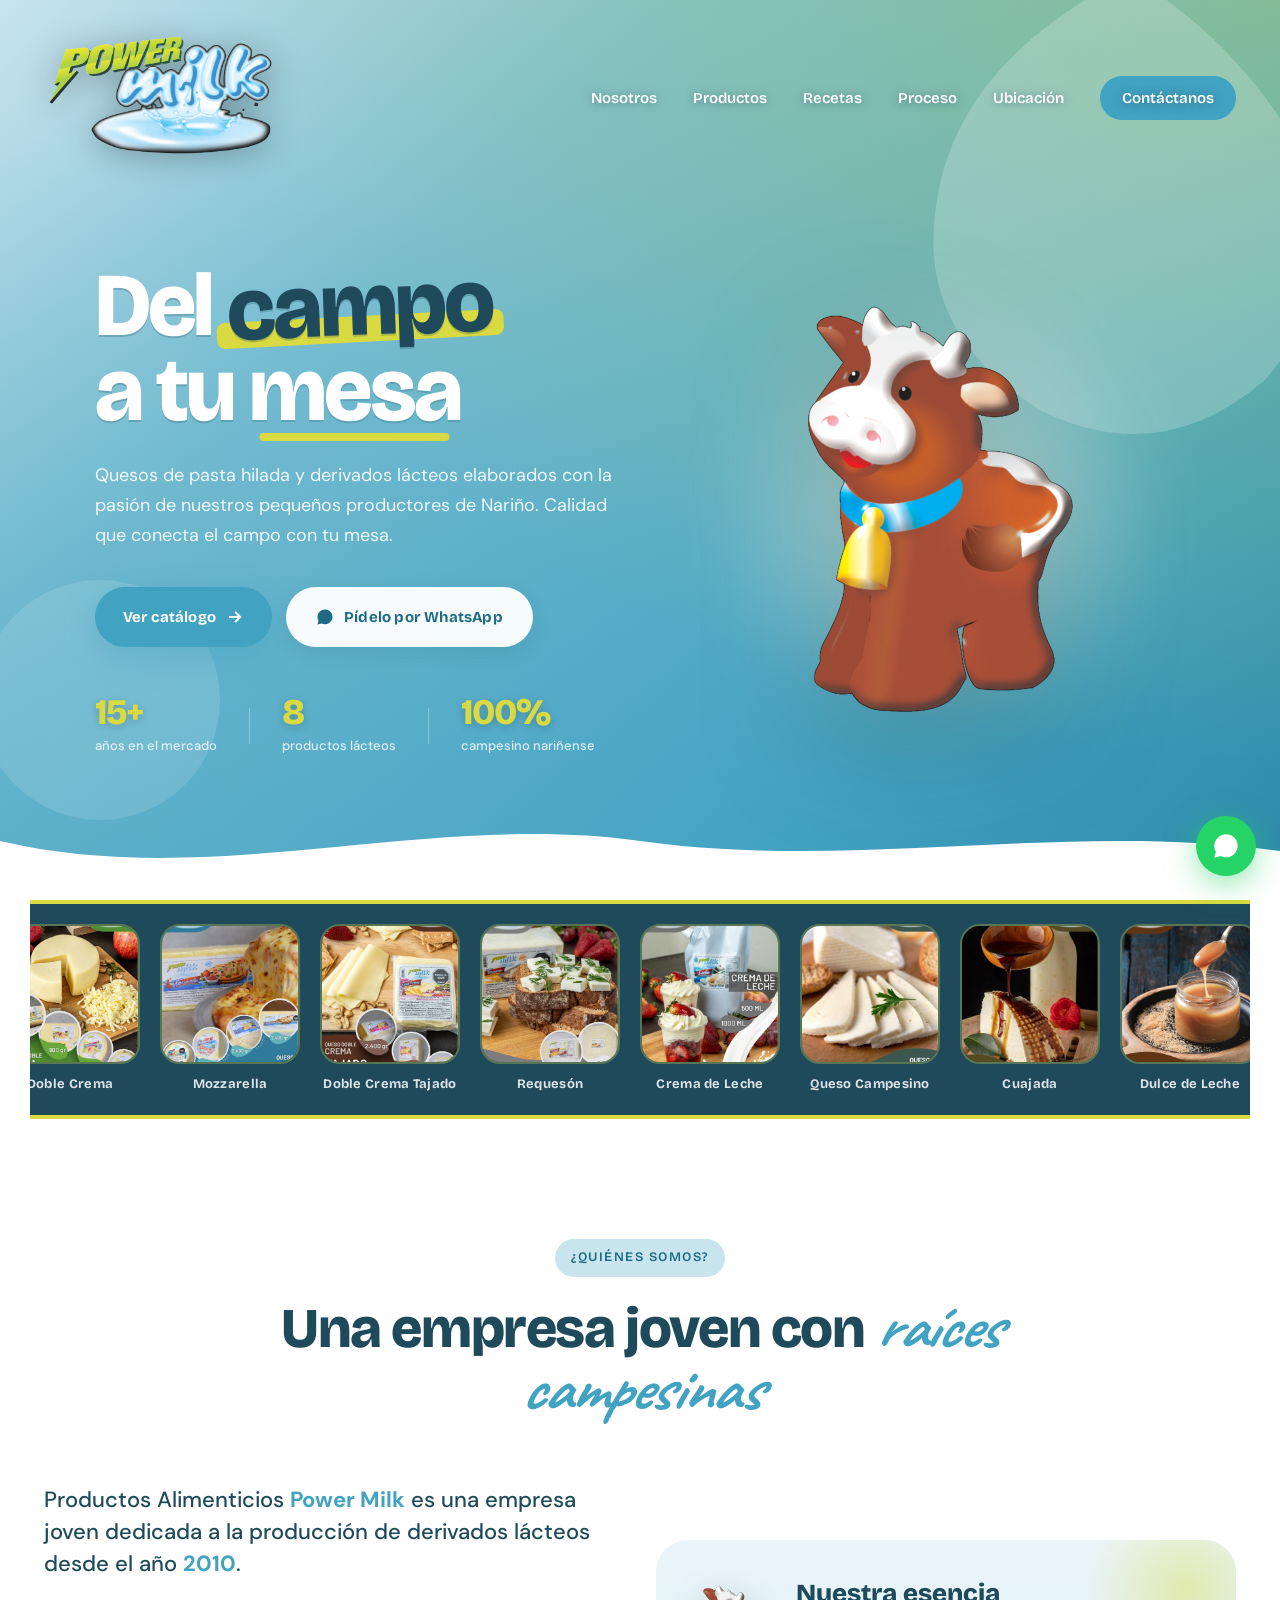
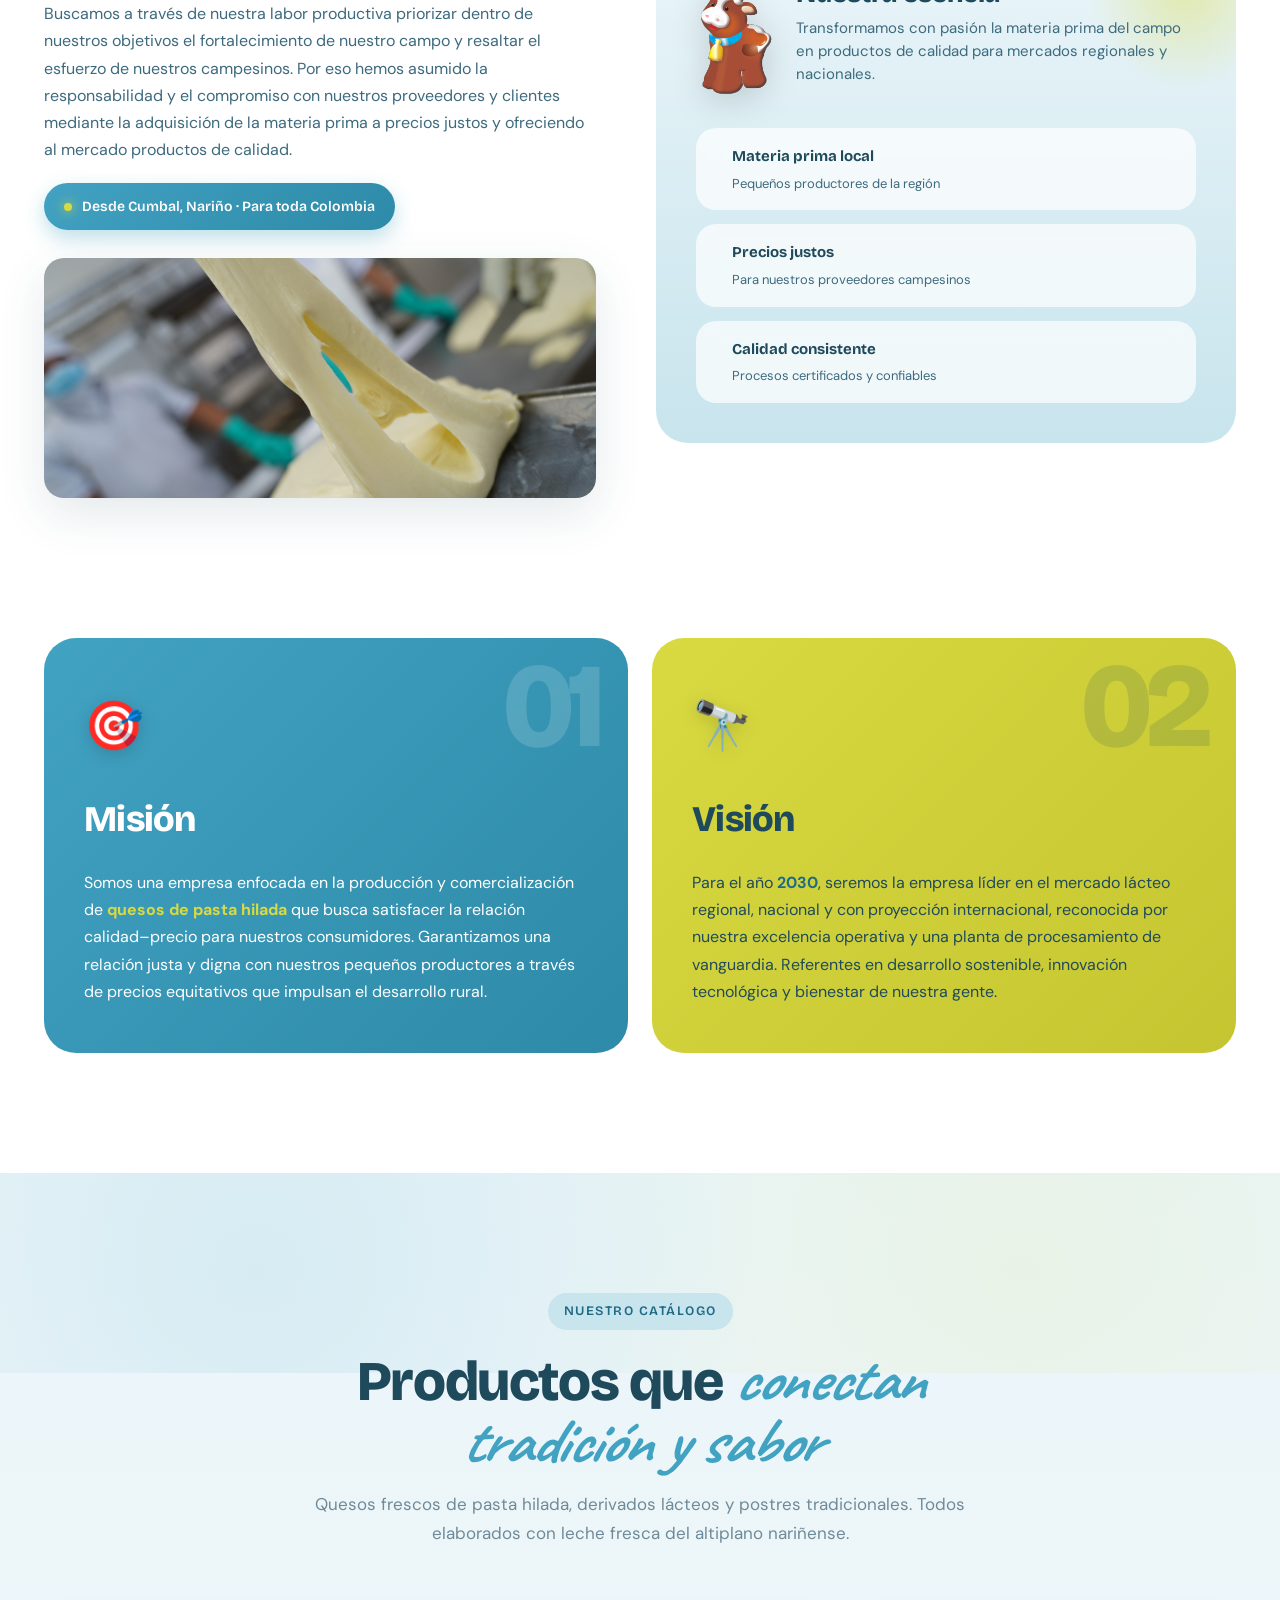
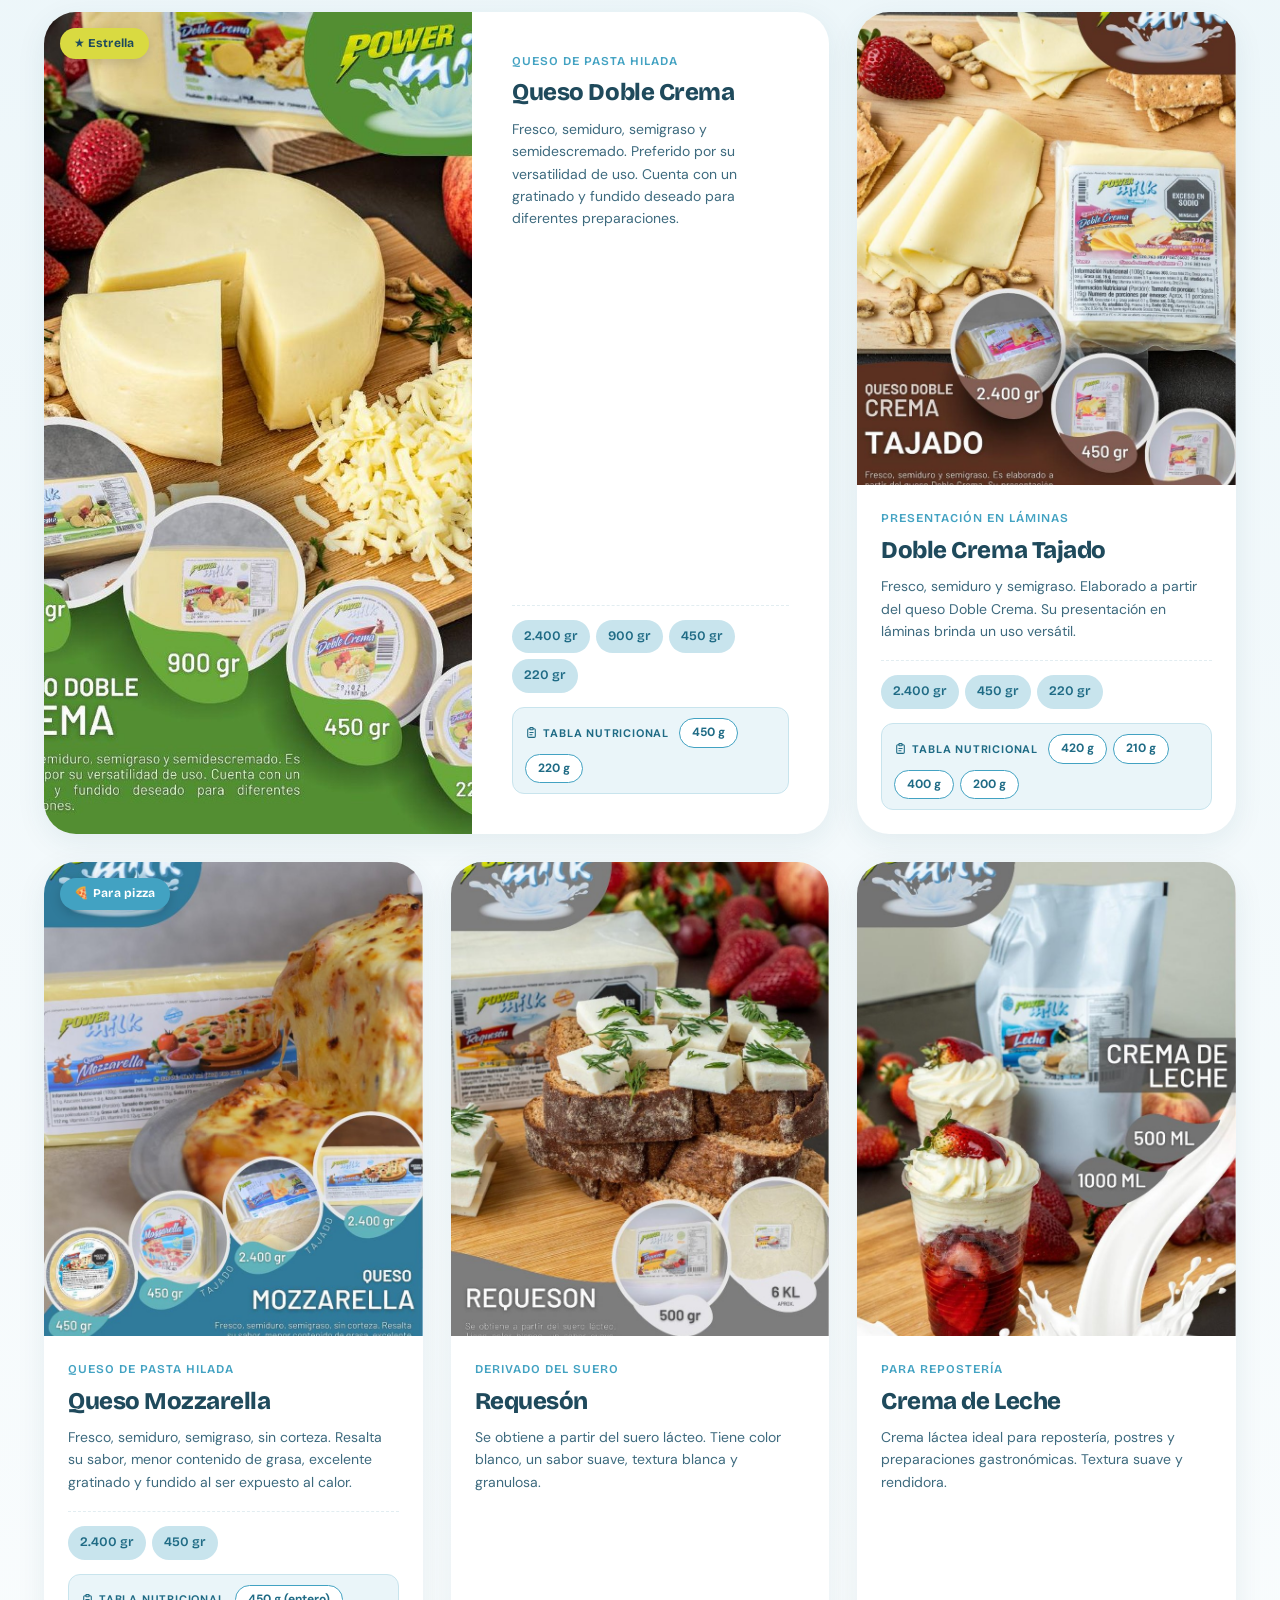
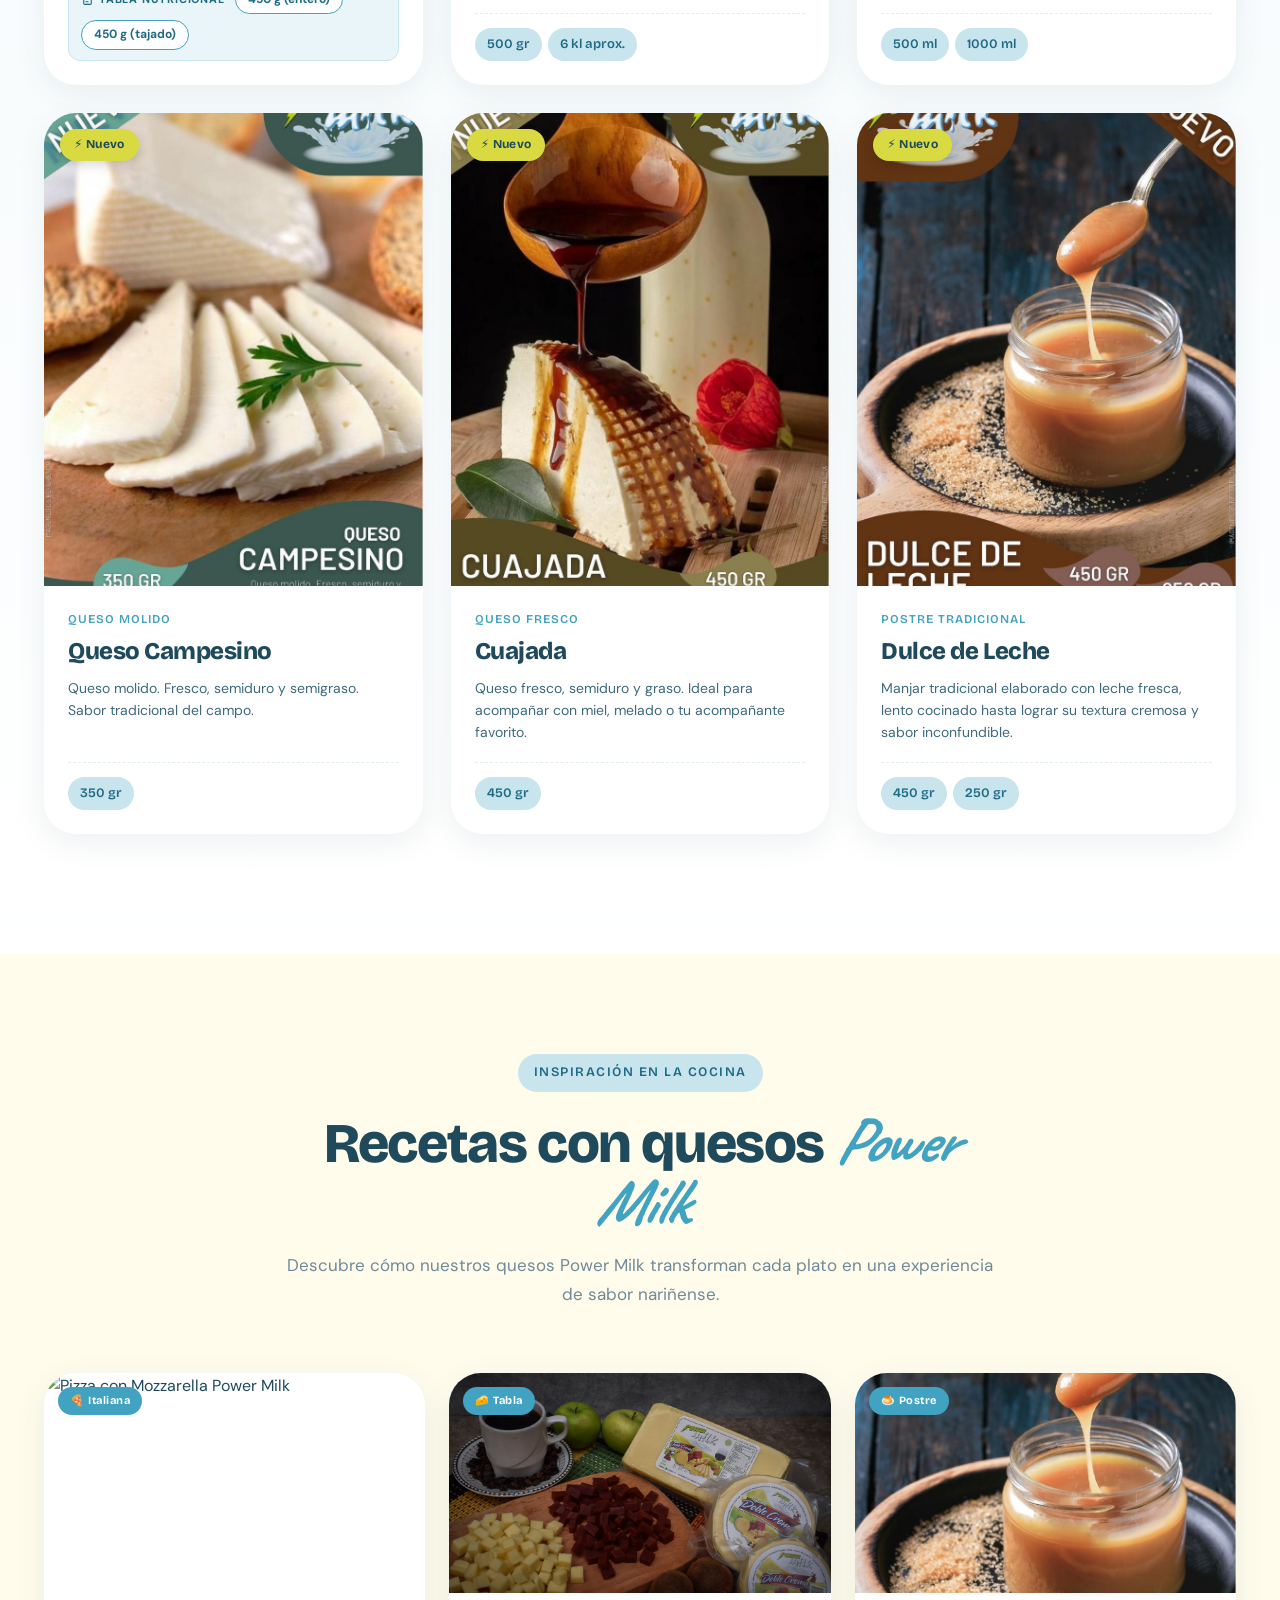
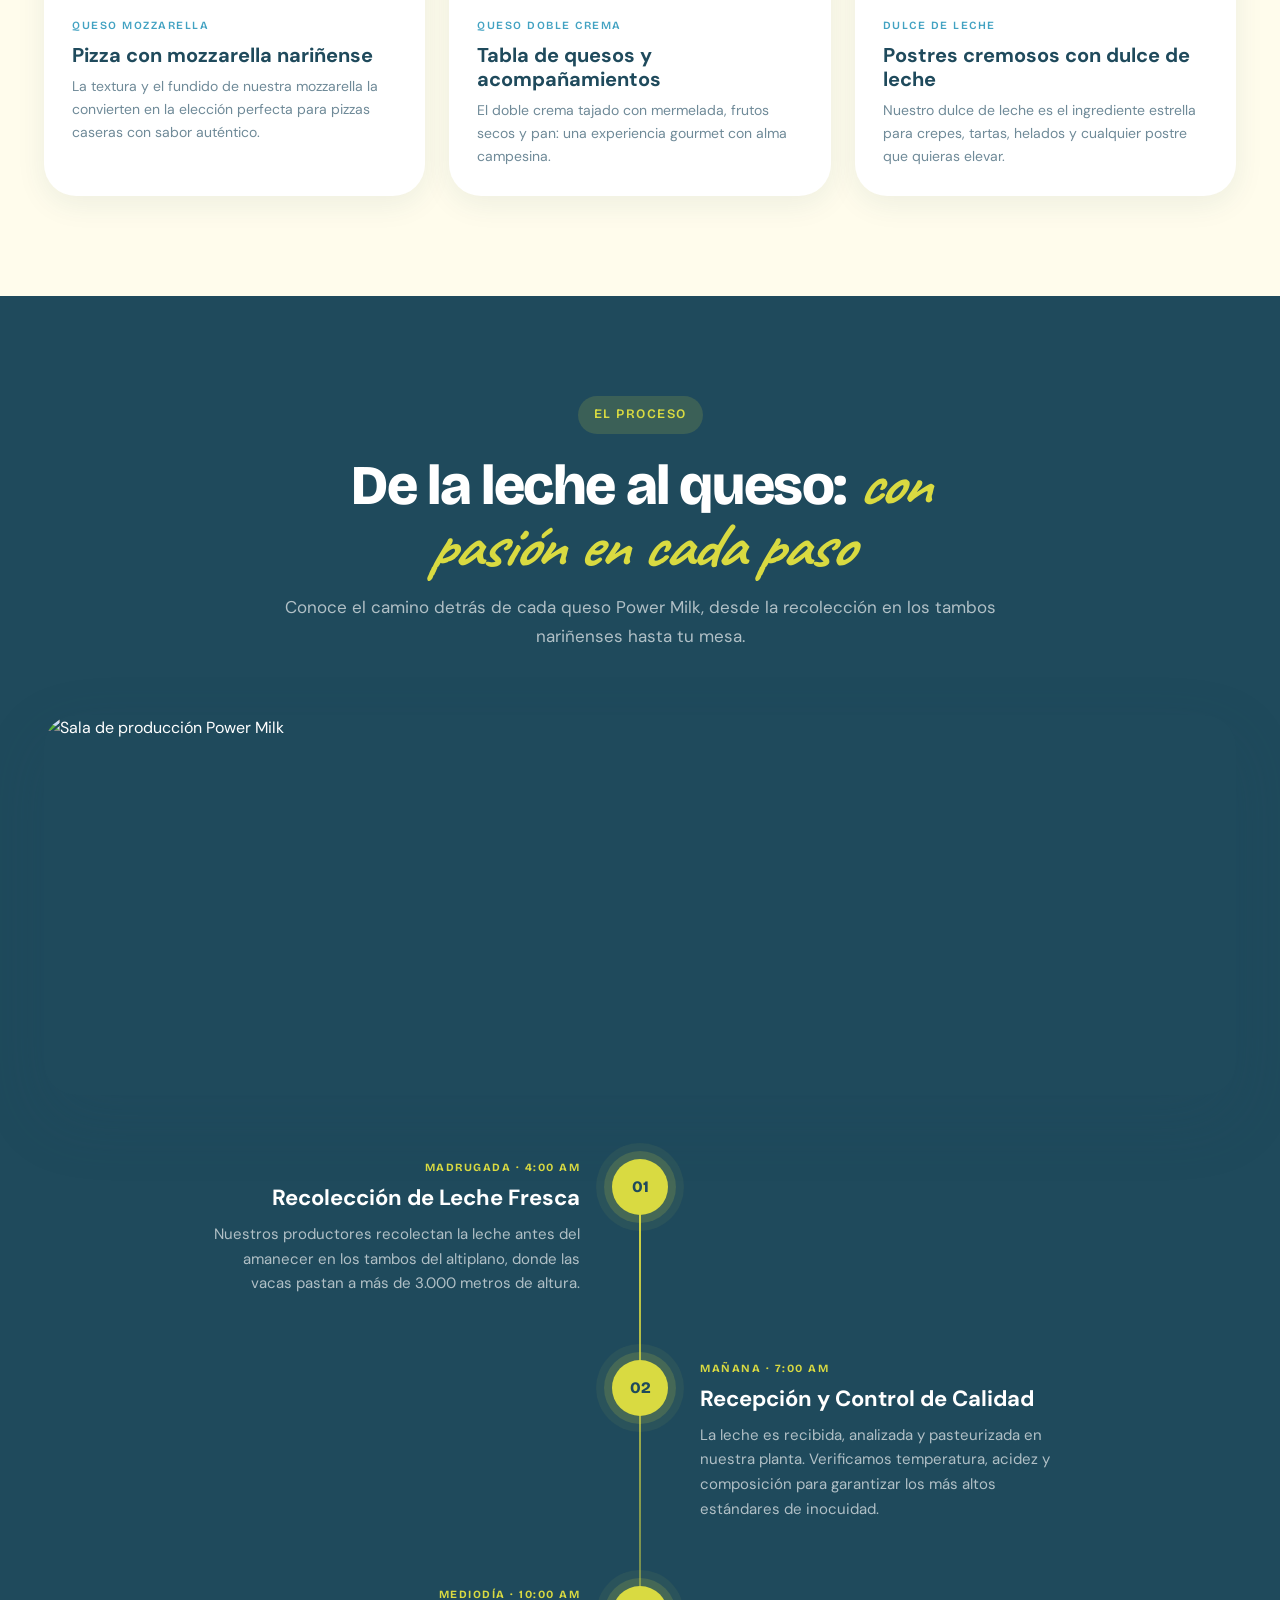
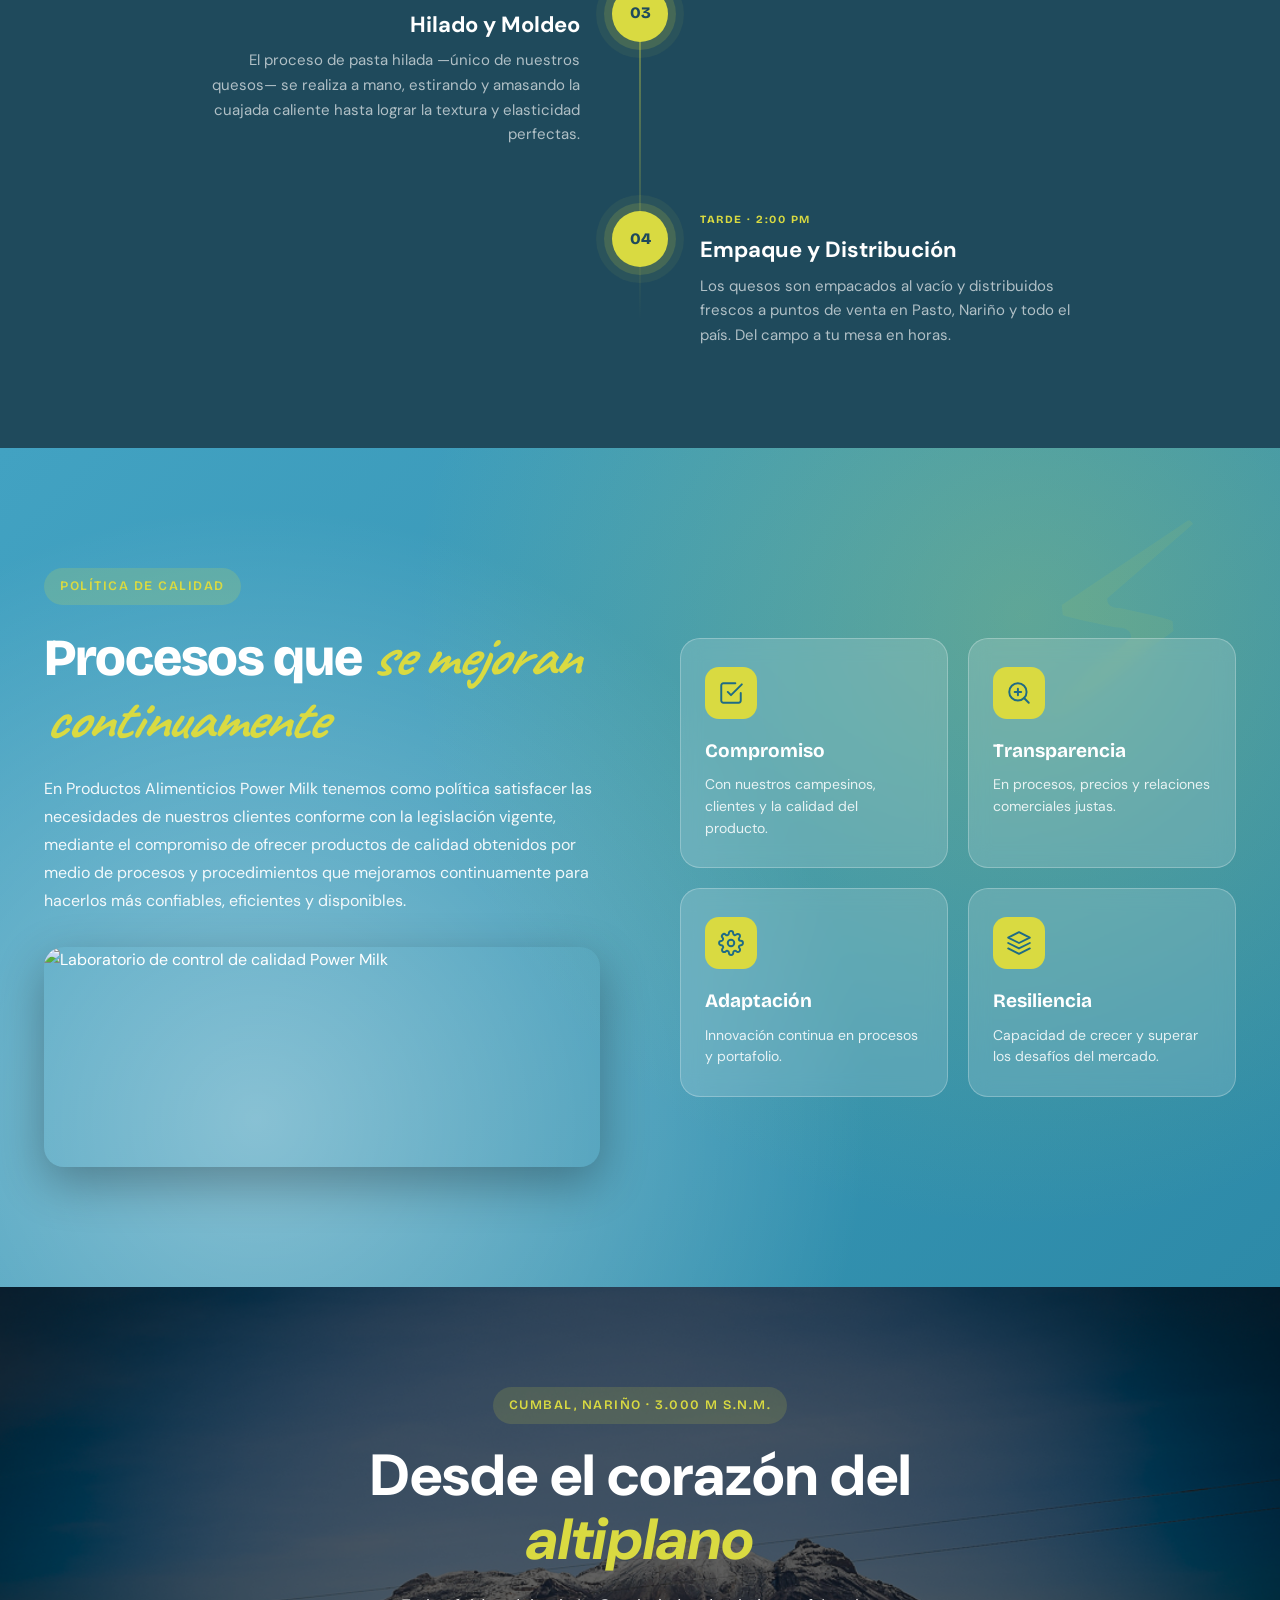
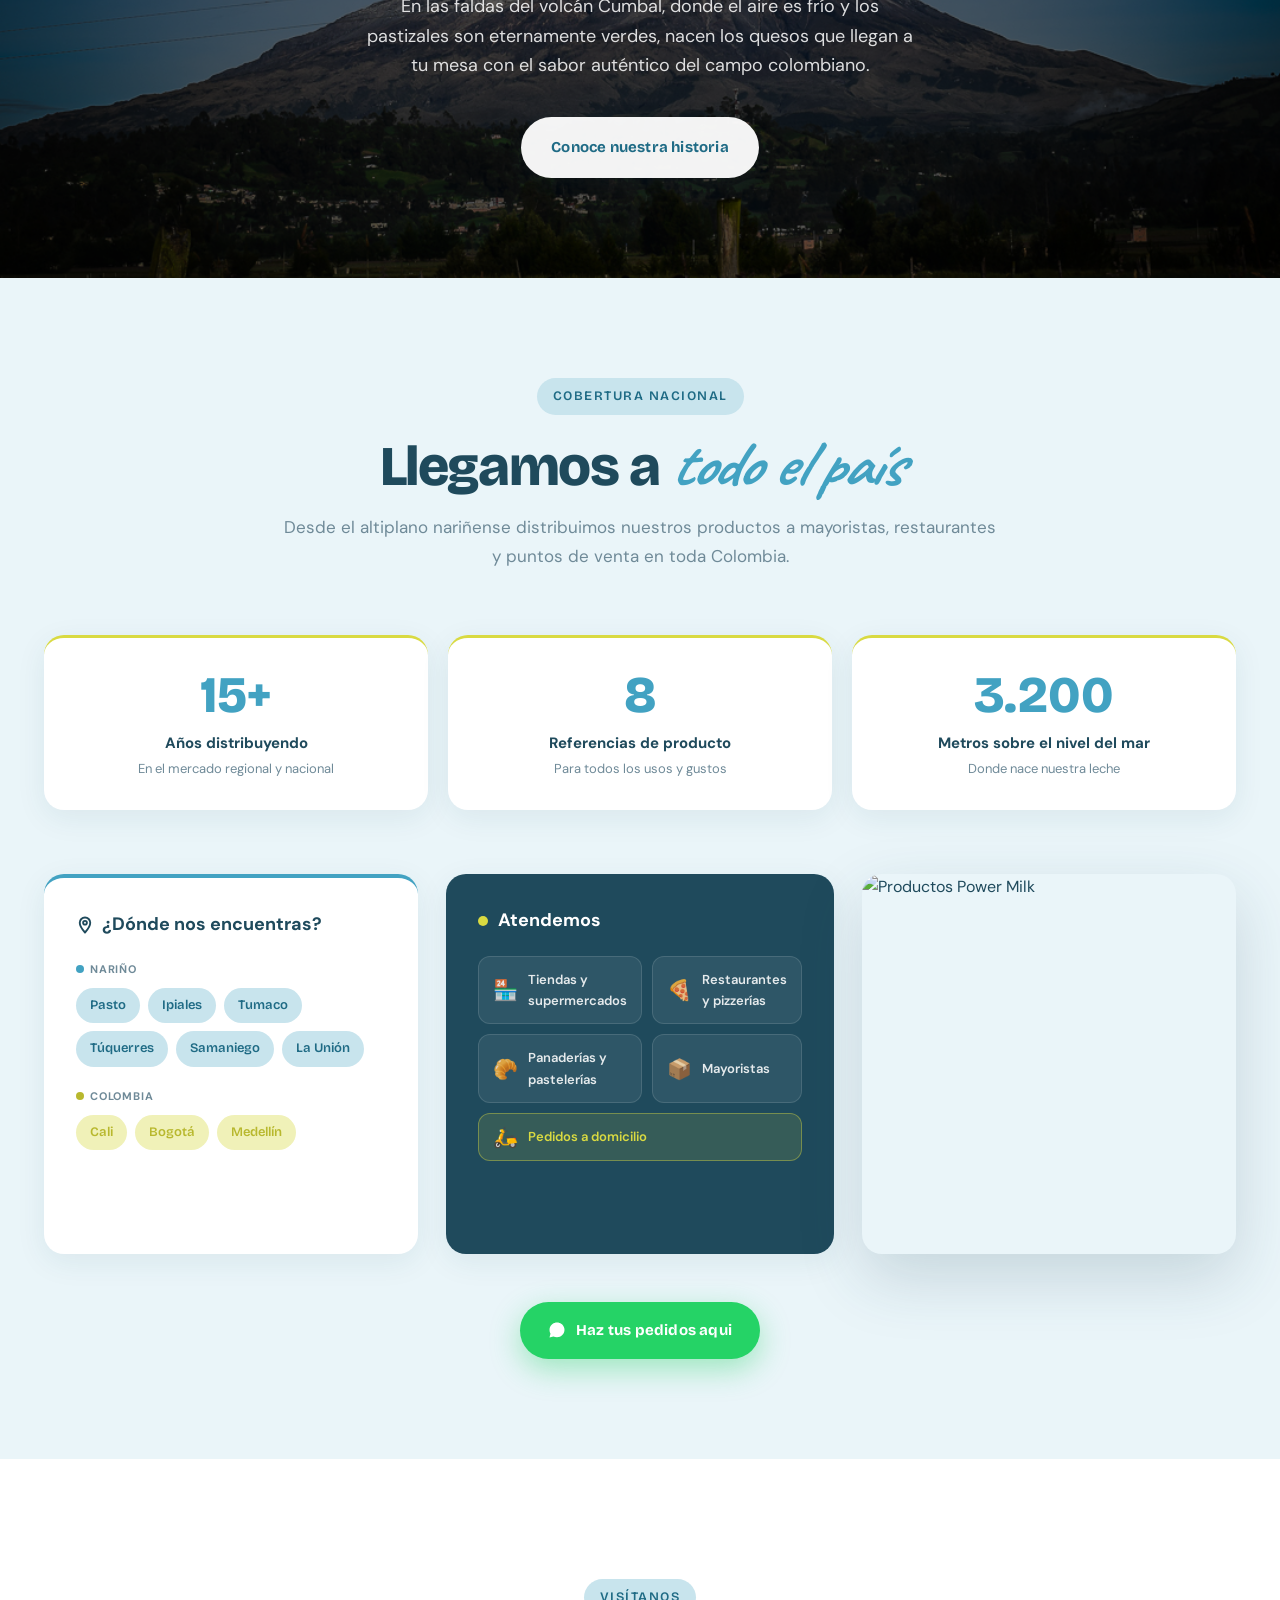
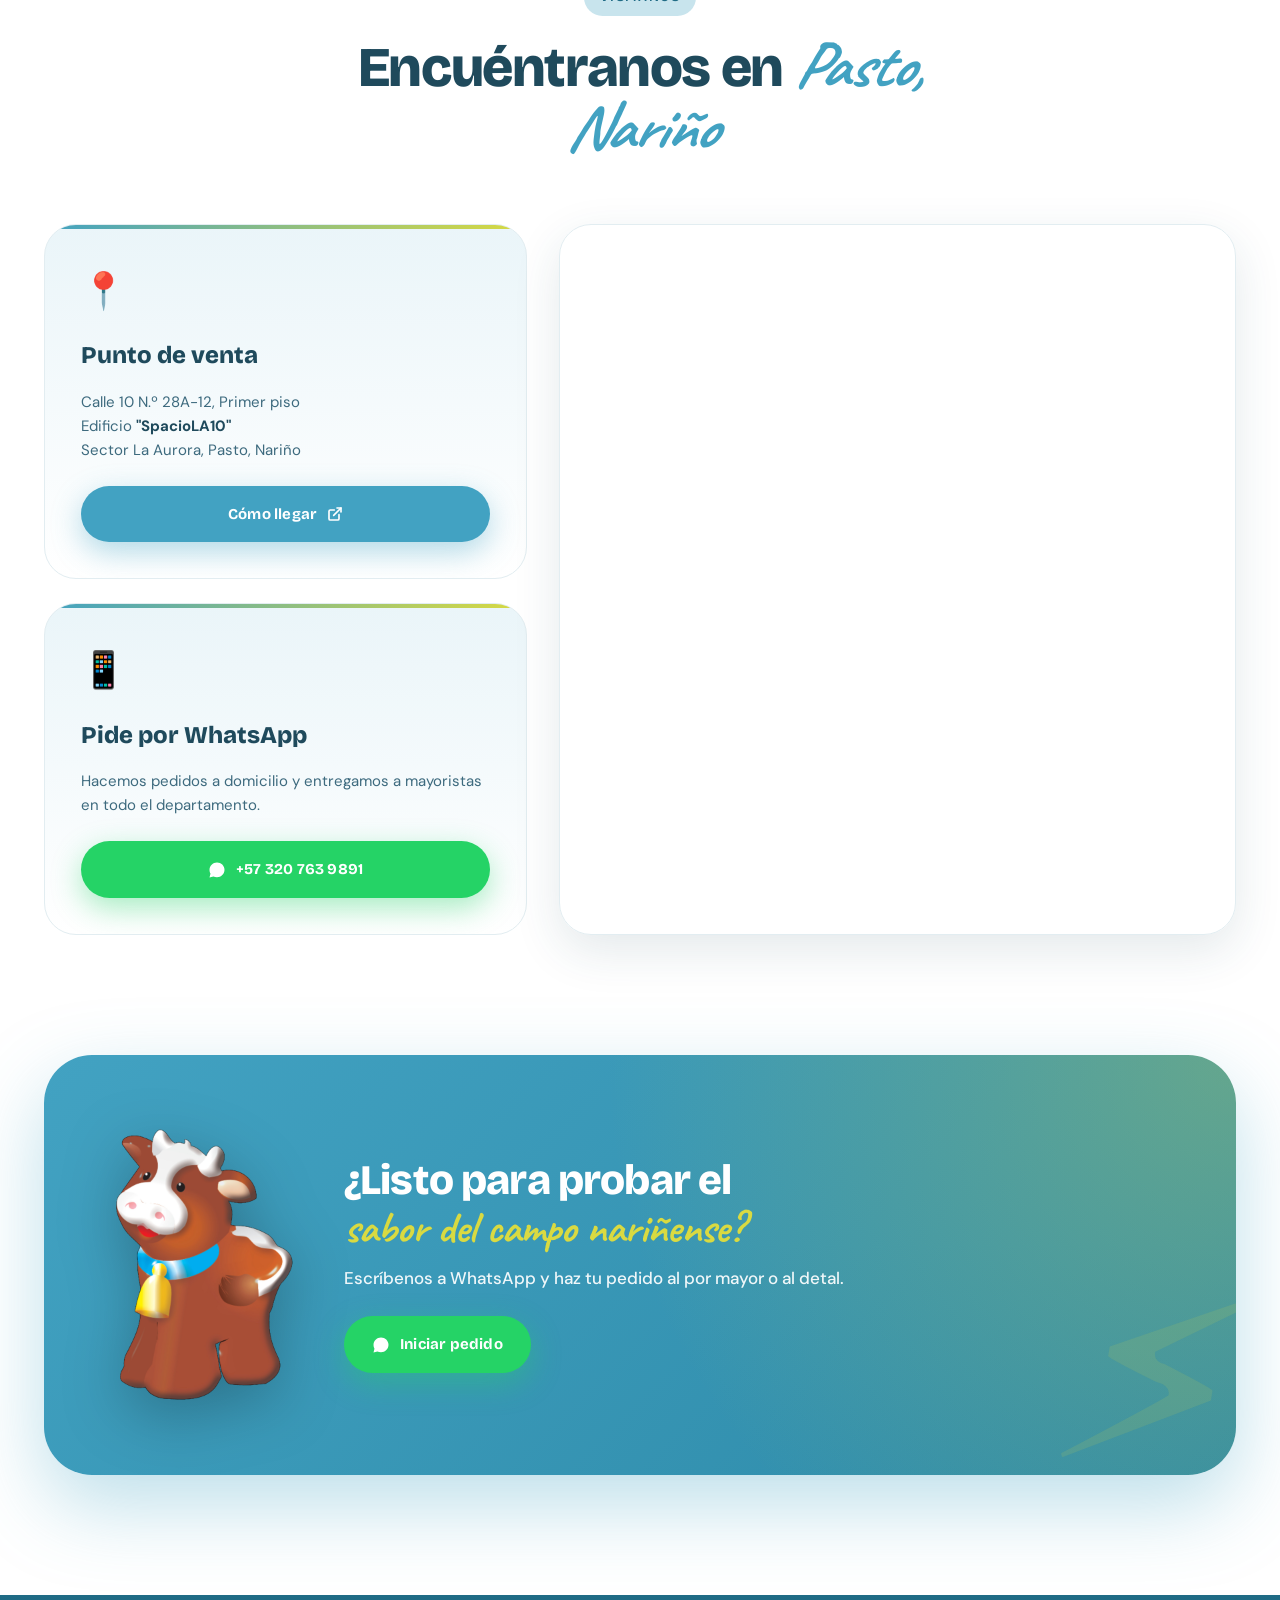
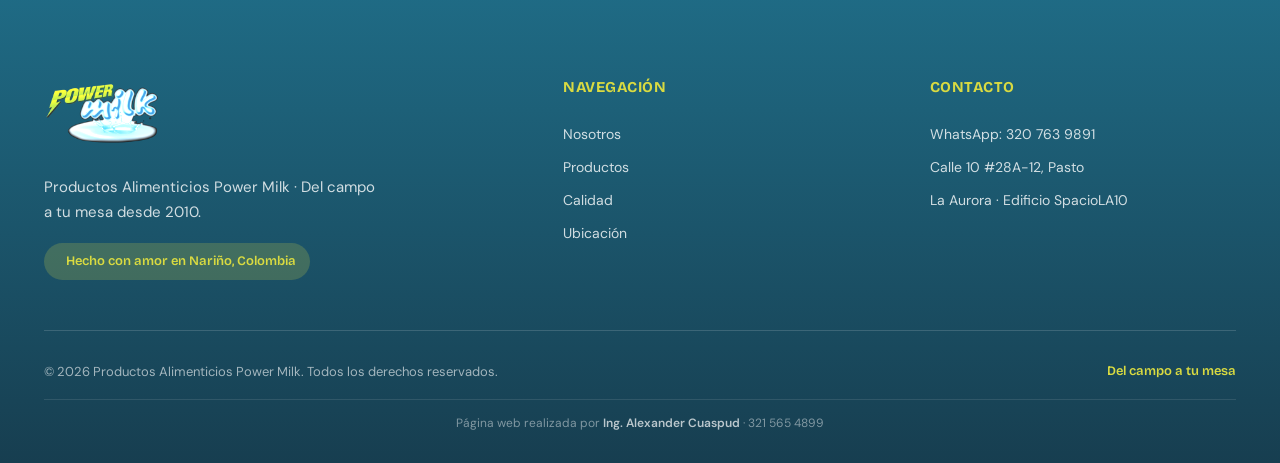
==== index.html @ 67f13fd2 "fix: usar logo como imagen de previsualización al compartir en WhatsApp Cambia og:image de todos-pro" ====
﻿<!DOCTYPE html>
<html lang="es">

<head>
  <meta charset="UTF-8" />
  <meta name="viewport" content="width=device-width, initial-scale=1.0" />
  <meta name="description"
    content="Power Milk · Productos lácteos frescos del campo a tu mesa. Quesos de pasta hilada, doble crema, mozzarella, requesón y más. Pasto, Nariño." />
  <meta name="keywords"
    content="Power Milk, queso doble crema, mozzarella, requesón, lácteos Pasto, quesos Nariño, productos lácteos Colombia" />
  <meta name="author" content="Productos Alimenticios Power Milk" />
  <meta property="og:title" content="Power Milk · Del campo a tu mesa" />
  <meta property="og:description"
    content="Quesos frescos de pasta hilada producidos con la pasión y el esfuerzo de nuestros pequeños productores nariñenses." />
  <meta property="og:type" content="website" />
  <meta property="og:image" content="https://lacteospowermilk.com/logo.png" />
  <meta property="og:url" content="https://lacteospowermilk.com/" />
  <title>Power Milk · Del campo a tu mesa</title>
  <link rel="canonical" href="https://lacteospowermilk.com/" />
  <link rel="icon" type="image/png" href="/logo.png" />
  <link rel="preconnect" href="https://fonts.googleapis.com" />
  <link rel="preconnect" href="https://fonts.gstatic.com" crossorigin />
  <link
    href="https://fonts.googleapis.com/css2?family=Bricolage+Grotesque:opsz,wght@12..96,400;12..96,600;12..96,700;12..96,800&family=DM+Sans:opsz,wght@9..40,400;9..40,500;9..40,600&family=Caveat:wght@500;700&display=swap"
    rel="stylesheet" />
  <link rel="stylesheet" href="/styles.css" />
</head>

<body>

  <!-- ============== NAVIGATION ============== -->
  <header class="nav" id="nav">
    <div class="nav-inner">
      <a href="#top" class="nav-logo">
        <img src="/logo.png" alt="Power Milk" />
      </a>
      <nav class="nav-links" aria-label="Navegación principal">
        <a href="#nosotros">Nosotros</a>
        <a href="#productos">Productos</a>
        <a href="#recetas">Recetas</a>
        <a href="#proceso">Proceso</a>
        <a href="#ubicacion">Ubicación</a>
        <a href="#contacto" class="nav-cta">Contáctanos</a>
      </nav>
      <button class="nav-burger" aria-label="Abrir menú" id="burger">
        <span></span><span></span><span></span>
      </button>
    </div>
    <div class="nav-mobile" id="navMobile">
      <a href="#nosotros">Nosotros</a>
      <a href="#productos">Productos</a>
      <a href="#recetas">Recetas</a>
      <a href="#proceso">Proceso</a>
      <a href="#ubicacion">Ubicación</a>
      <a href="#contacto">Contáctanos</a>
    </div>
  </header>

  <!-- ============== HERO ============== -->
  <section class="hero" id="top">
    <div class="hero-bg">
      <!-- Splash animado de fondo -->
      <svg class="splash splash-1" viewBox="0 0 400 400" xmlns="http://www.w3.org/2000/svg" aria-hidden="true">
        <path d="M200 50 Q 280 100 320 180 Q 350 250 290 320 Q 220 380 140 340 Q 60 290 70 210 Q 80 110 200 50 Z"
          fill="rgba(255,255,255,0.4)" />
      </svg>
      <svg class="splash splash-2" viewBox="0 0 200 200" xmlns="http://www.w3.org/2000/svg" aria-hidden="true">
        <circle cx="100" cy="100" r="80" fill="rgba(255,255,255,0.25)" />
      </svg>
    </div>

    <div class="hero-inner">
      <div class="hero-text">

        <h1 class="hero-title">
          Del <span class="hl-green">campo</span>
          <br />a tu <span class="hl-blue">mesa</span>
        </h1>
        <p class="hero-sub">
          Quesos de pasta hilada y derivados lácteos elaborados con la pasión
          de nuestros pequeños productores de Nariño. Calidad que conecta el
          campo con tu mesa.
        </p>
        <div class="hero-cta">
          <a href="#productos" class="btn btn-primary">
            Ver catálogo
            <svg viewBox="0 0 24 24" width="18" height="18" fill="none" stroke="currentColor" stroke-width="2.5"
              stroke-linecap="round">
              <path d="M5 12h14M13 6l6 6-6 6" />
            </svg>
          </a>
          <a href="https://wa.me/573207639891" target="_blank" rel="noopener" class="btn btn-ghost">
            <svg viewBox="0 0 24 24" width="18" height="18" fill="currentColor">
              <path
                d="M17.5 14.4c-.3-.2-1.8-.9-2.1-1-.3-.1-.5-.2-.7.2s-.8 1-.9 1.2c-.2.2-.3.2-.6.1-1.8-.9-3-1.6-4.2-3.7-.3-.5.3-.5.9-1.5.1-.2 0-.4 0-.5s-.7-1.6-.9-2.2c-.2-.6-.5-.5-.7-.5h-.6c-.2 0-.5.1-.8.4-.3.3-1 1-1 2.5s1.1 2.9 1.2 3.1c.2.2 2.2 3.4 5.4 4.7 2 .8 2.8.9 3.8.8.6-.1 1.8-.7 2-1.5.3-.7.3-1.4.2-1.5-.1-.2-.3-.2-.6-.4M12 2C6.5 2 2 6.5 2 12c0 1.8.5 3.5 1.3 4.9L2 22l5.2-1.4c1.4.7 3 1.1 4.8 1.1 5.5 0 10-4.5 10-10S17.5 2 12 2" />
            </svg>
            Pídelo por WhatsApp
          </a>
        </div>
        <div class="hero-stats">
          <div class="stat">
            <div class="stat-num">15+</div>
            <div class="stat-lbl">años en el mercado</div>
          </div>
          <div class="stat-sep"></div>
          <div class="stat">
            <div class="stat-num">8</div>
            <div class="stat-lbl">productos lácteos</div>
          </div>
          <div class="stat-sep"></div>
          <div class="stat">
            <div class="stat-num">100%</div>
            <div class="stat-lbl">campesino nariñense</div>
          </div>
        </div>
      </div>

      <div class="hero-visual">
        <div class="hero-cow-wrap">
          <div class="hero-glow"></div>
          <img src="/mascota.png" alt="Vaquita mascota Power Milk" class="hero-cow" />
        </div>
      </div>
    </div>

    <!-- Wave bottom -->
    <svg class="hero-wave" viewBox="0 0 1440 100" preserveAspectRatio="none" xmlns="http://www.w3.org/2000/svg"
      aria-hidden="true">
      <path d="M0,40 C240,90 480,10 720,40 C960,70 1200,20 1440,50 L1440,100 L0,100 Z" fill="#FFFFFF" />
    </svg>
  </section>

  <!-- ============== MARQUEE ============== -->
  <div class="marquee">
    <div class="marquee-track">
      <!-- set 1 -->
      <div class="marquee-item"><img src="/producto-doble-crema.jpg" alt="Queso Doble Crema" /><span>Doble Crema</span>
      </div>
      <div class="marquee-item"><img src="/producto-mozzarella.jpg" alt="Mozzarella" /><span>Mozzarella</span></div>
      <div class="marquee-item"><img src="/producto-tajado.jpg" alt="Doble Crema Tajado" /><span>Doble Crema
          Tajado</span></div>
      <div class="marquee-item"><img src="/producto-requeson.jpg" alt="Requesón" /><span>Requesón</span></div>
      <div class="marquee-item"><img src="/producto-crema.jpg" alt="Crema de Leche" /><span>Crema de Leche</span></div>
      <div class="marquee-item"><img src="/producto-campesino.jpg" alt="Queso Campesino" /><span>Queso Campesino</span>
      </div>
      <div class="marquee-item"><img src="/producto-cuajada.jpg" alt="Cuajada" /><span>Cuajada</span></div>
      <div class="marquee-item"><img src="/producto-dulce.jpg" alt="Dulce de Leche" /><span>Dulce de Leche</span></div>
      <!-- set 2 (duplicado para loop continuo) -->
      <div class="marquee-item"><img src="/producto-doble-crema.jpg" alt="Queso Doble Crema" /><span>Doble Crema</span>
      </div>
      <div class="marquee-item"><img src="/producto-mozzarella.jpg" alt="Mozzarella" /><span>Mozzarella</span></div>
      <div class="marquee-item"><img src="/producto-tajado.jpg" alt="Doble Crema Tajado" /><span>Doble Crema
          Tajado</span></div>
      <div class="marquee-item"><img src="/producto-requeson.jpg" alt="Requesón" /><span>Requesón</span></div>
      <div class="marquee-item"><img src="/producto-crema.jpg" alt="Crema de Leche" /><span>Crema de Leche</span></div>
      <div class="marquee-item"><img src="/producto-campesino.jpg" alt="Queso Campesino" /><span>Queso Campesino</span>
      </div>
      <div class="marquee-item"><img src="/producto-cuajada.jpg" alt="Cuajada" /><span>Cuajada</span></div>
      <div class="marquee-item"><img src="/producto-dulce.jpg" alt="Dulce de Leche" /><span>Dulce de Leche</span></div>
    </div>
  </div>

  <!-- ============== NOSOTROS ============== -->
  <section class="nosotros" id="nosotros">
    <div class="container">
      <div class="section-head reveal">
        <span class="eyebrow">¿Quiénes somos?</span>
        <h2>Una empresa joven con <em>raíces campesinas</em></h2>
      </div>

      <div class="nosotros-grid">
        <div class="nosotros-text reveal">
          <p class="lead">
            Productos Alimenticios <strong>Power Milk</strong> es una empresa joven
            dedicada a la producción de derivados lácteos desde el año <strong>2010</strong>.
          </p>
          <p>
            Buscamos a través de nuestra labor productiva priorizar dentro de
            nuestros objetivos el fortalecimiento de nuestro campo y resaltar
            el esfuerzo de nuestros campesinos. Por eso hemos asumido la
            responsabilidad y el compromiso con nuestros proveedores y clientes
            mediante la adquisición de la materia prima a precios justos y
            ofreciendo al mercado productos de calidad.
          </p>
          <div class="nosotros-pill">
            <span class="dot"></span>
            Desde Cumbal, Nariño · Para toda Colombia
          </div>
          <div class="nosotros-photo">
            <img src="/queso.jpg" alt="Preparación del queso en planta Power Milk" loading="lazy" />
          </div>
        </div>

        <div class="nosotros-card reveal">
          <div class="card-header">
            <img src="/mascota.png" alt="" class="card-cow" />
            <div>
              <h3>Nuestra esencia</h3>
              <p>Transformamos con pasión la materia prima del campo en productos de calidad para mercados regionales y
                nacionales.</p>
            </div>
          </div>
          <div class="card-features">
            <div class="feat"><span></span><b>Materia prima local</b><small>Pequeños productores de la región</small>
            </div>
            <div class="feat"><span></span><b>Precios justos</b><small>Para nuestros proveedores campesinos</small>
            </div>
            <div class="feat"><span></span><b>Calidad consistente</b><small>Procesos certificados y confiables</small>
            </div>
          </div>
        </div>
      </div>
    </div>
  </section>

  <!-- ============== MISIÓN / VISIÓN ============== -->
  <section class="mv">
    <div class="container">
      <div class="mv-grid">
        <div class="mv-card mv-card-mision reveal">
          <div class="mv-num">01</div>
          <div class="mv-icon">🎯</div>
          <h3>Misión</h3>
          <p>
            Somos una empresa enfocada en la producción y comercialización
            de <strong>quesos de pasta hilada</strong> que busca satisfacer la
            relación calidad–precio para nuestros consumidores. Garantizamos
            una relación justa y digna con nuestros pequeños productores a
            través de precios equitativos que impulsan el desarrollo rural.
          </p>
        </div>

        <div class="mv-card mv-card-vision reveal">
          <div class="mv-num">02</div>
          <div class="mv-icon">🔭</div>
          <h3>Visión</h3>
          <p>
            Para el año <strong>2030</strong>, seremos la empresa líder en el
            mercado lácteo regional, nacional y con proyección internacional,
            reconocida por nuestra excelencia operativa y una planta de
            procesamiento de vanguardia. Referentes en desarrollo sostenible,
            innovación tecnológica y bienestar de nuestra gente.
          </p>
        </div>
      </div>
    </div>
  </section>

  <!-- ============== PRODUCTOS ============== -->
  <section class="productos" id="productos">
    <div class="container">
      <div class="section-head reveal">
        <span class="eyebrow">Nuestro catálogo</span>
        <h2>Productos que <em>conectan tradición y sabor</em></h2>
        <p class="section-sub">
          Quesos frescos de pasta hilada, derivados lácteos y postres
          tradicionales. Todos elaborados con leche fresca del altiplano nariñense.
        </p>
      </div>

      <div class="productos-grid">

        <!-- Doble Crema -->
        <article class="producto producto-featured reveal">
          <div class="producto-media">
            <img src="/producto-doble-crema.jpg" alt="Queso Doble Crema Power Milk" loading="lazy" />
            <div class="producto-tag tag-star">★ Estrella</div>
          </div>
          <div class="producto-body">
            <span class="producto-cat">Queso de pasta hilada</span>
            <h3>Queso Doble Crema</h3>
            <p>Fresco, semiduro, semigraso y semidescremado. Preferido por su versatilidad de uso. Cuenta con un
              gratinado y fundido deseado para diferentes preparaciones.</p>
            <div class="producto-sizes">
              <span>2.400 gr</span>
              <span>900 gr</span>
              <span>450 gr</span>
              <span>220 gr</span>
            </div>
            <div class="nutri-links">
              <span class="nutri-links-label">
                <svg viewBox="0 0 24 24" width="13" height="13" fill="none" stroke="currentColor" stroke-width="2" stroke-linecap="round" stroke-linejoin="round"><path d="M9 5H7a2 2 0 0 0-2 2v12a2 2 0 0 0 2 2h10a2 2 0 0 0 2-2V7a2 2 0 0 0-2-2h-2"/><rect x="9" y="3" width="6" height="4" rx="1"/><path d="M9 12h6M9 16h4"/></svg>
                Tabla Nutricional
              </span>
              <a href="/nutricional/queso-doble-crema-450g.html" class="nutri-link">450 g</a>
              <a href="/nutricional/queso-doble-crema-220g.html" class="nutri-link">220 g</a>
            </div>
          </div>
        </article>

        <!-- Tajado -->
        <article class="producto reveal">
          <div class="producto-media">
            <img src="/producto-tajado.jpg" alt="Queso Doble Crema Tajado Power Milk" loading="lazy" />
          </div>
          <div class="producto-body">
            <span class="producto-cat">Presentación en láminas</span>
            <h3>Doble Crema Tajado</h3>
            <p>Fresco, semiduro y semigraso. Elaborado a partir del queso Doble Crema. Su presentación en láminas brinda
              un uso versátil.</p>
            <div class="producto-sizes">
              <span>2.400 gr</span>
              <span>450 gr</span>
              <span>220 gr</span>
            </div>
            <div class="nutri-links">
              <span class="nutri-links-label">
                <svg viewBox="0 0 24 24" width="13" height="13" fill="none" stroke="currentColor" stroke-width="2" stroke-linecap="round" stroke-linejoin="round"><path d="M9 5H7a2 2 0 0 0-2 2v12a2 2 0 0 0 2 2h10a2 2 0 0 0 2-2V7a2 2 0 0 0-2-2h-2"/><rect x="9" y="3" width="6" height="4" rx="1"/><path d="M9 12h6M9 16h4"/></svg>
                Tabla Nutricional
              </span>
              <a href="/nutricional/queso-doble-crema-tajado-420g.html" class="nutri-link">420 g</a>
              <a href="/nutricional/queso-doble-crema-tajado-210g.html" class="nutri-link">210 g</a>
              <a href="/nutricional/queso-doble-crema-tajado-400g.html" class="nutri-link">400 g</a>
              <a href="/nutricional/queso-doble-crema-tajado-200g.html" class="nutri-link">200 g</a>
            </div>
          </div>
        </article>

        <!-- Mozzarella -->
        <article class="producto reveal">
          <div class="producto-media">
            <img src="/producto-mozzarella.jpg" alt="Queso Mozzarella Power Milk" loading="lazy" />
            <div class="producto-tag tag-pizza">🍕 Para pizza</div>
          </div>
          <div class="producto-body">
            <span class="producto-cat">Queso de pasta hilada</span>
            <h3>Queso Mozzarella</h3>
            <p>Fresco, semiduro, semigraso, sin corteza. Resalta su sabor, menor contenido de grasa, excelente gratinado
              y fundido al ser expuesto al calor.</p>
            <div class="producto-sizes">
              <span>2.400 gr</span>
              <span>450 gr</span>
            </div>
            <div class="nutri-links">
              <span class="nutri-links-label">
                <svg viewBox="0 0 24 24" width="13" height="13" fill="none" stroke="currentColor" stroke-width="2" stroke-linecap="round" stroke-linejoin="round"><path d="M9 5H7a2 2 0 0 0-2 2v12a2 2 0 0 0 2 2h10a2 2 0 0 0 2-2V7a2 2 0 0 0-2-2h-2"/><rect x="9" y="3" width="6" height="4" rx="1"/><path d="M9 12h6M9 16h4"/></svg>
                Tabla Nutricional
              </span>
              <a href="/nutricional/queso-mozzarella-450g.html" class="nutri-link">450 g (entero)</a>
              <a href="/nutricional/queso-mozzarella-tajado-450g.html" class="nutri-link">450 g (tajado)</a>
            </div>
          </div>
        </article>

        <!-- Requesón -->
        <article class="producto reveal">
          <div class="producto-media">
            <img src="/producto-requeson.jpg" alt="Requesón Power Milk" loading="lazy" />
          </div>
          <div class="producto-body">
            <span class="producto-cat">Derivado del suero</span>
            <h3>Requesón</h3>
            <p>Se obtiene a partir del suero lácteo. Tiene color blanco, un sabor suave, textura blanca y granulosa.</p>
            <div class="producto-sizes">
              <span>500 gr</span>
              <span>6 kl aprox.</span>
            </div>
          </div>
        </article>

        <!-- Crema de Leche -->
        <article class="producto reveal">
          <div class="producto-media">
            <img src="/producto-crema.jpg" alt="Crema de Leche Power Milk" loading="lazy" />
          </div>
          <div class="producto-body">
            <span class="producto-cat">Para repostería</span>
            <h3>Crema de Leche</h3>
            <p>Crema láctea ideal para repostería, postres y preparaciones gastronómicas. Textura suave y rendidora.</p>
            <div class="producto-sizes">
              <span>500 ml</span>
              <span>1000 ml</span>
            </div>
          </div>
        </article>

        <!-- Campesino -->
        <article class="producto reveal">
          <div class="producto-media">
            <img src="/producto-campesino.jpg" alt="Queso Campesino Power Milk" loading="lazy" />
            <div class="producto-tag tag-new">⚡ Nuevo</div>
          </div>
          <div class="producto-body">
            <span class="producto-cat">Queso molido</span>
            <h3>Queso Campesino</h3>
            <p>Queso molido. Fresco, semiduro y semigraso. Sabor tradicional del campo.</p>
            <div class="producto-sizes">
              <span>350 gr</span>
            </div>
          </div>
        </article>

        <!-- Cuajada -->
        <article class="producto reveal">
          <div class="producto-media">
            <img src="/producto-cuajada.jpg" alt="Cuajada Power Milk" loading="lazy" />
            <div class="producto-tag tag-new">⚡ Nuevo</div>
          </div>
          <div class="producto-body">
            <span class="producto-cat">Queso fresco</span>
            <h3>Cuajada</h3>
            <p>Queso fresco, semiduro y graso. Ideal para acompañar con miel, melado o tu acompañante favorito.</p>
            <div class="producto-sizes">
              <span>450 gr</span>
            </div>
          </div>
        </article>

        <!-- Dulce de Leche -->
        <article class="producto reveal">
          <div class="producto-media">
            <img src="/producto-dulce.jpg" alt="Dulce de Leche Power Milk" loading="lazy" />
            <div class="producto-tag tag-new">⚡ Nuevo</div>
          </div>
          <div class="producto-body">
            <span class="producto-cat">Postre tradicional</span>
            <h3>Dulce de Leche</h3>
            <p>Manjar tradicional elaborado con leche fresca, lento cocinado hasta lograr su textura cremosa y sabor
              inconfundible.</p>
            <div class="producto-sizes">
              <span>450 gr</span>
              <span>250 gr</span>
            </div>
          </div>
        </article>

      </div>
    </div>
  </section>

  <!-- ============== RECETAS ============== -->
  <section class="recetas" id="recetas">
    <div class="container">
      <div class="section-head reveal">
        <span class="eyebrow">Inspiración en la cocina</span>
        <h2>Recetas con quesos <em>Power Milk</em></h2>
        <p class="section-sub">Descubre cómo nuestros quesos Power Milk transforman cada plato en una experiencia de
          sabor nariñense.</p>
      </div>
      <div class="recetas-grid">

        <article class="receta-card reveal">
          <div class="receta-img">
            <img src="/pizza.jpg" alt="Pizza con Mozzarella Power Milk" loading="lazy" />
            <span class="receta-tag">🍕 Italiana</span>
          </div>
          <div class="receta-body">
            <span class="receta-queso">Queso Mozzarella</span>
            <h3>Pizza con mozzarella nariñense</h3>
            <p>La textura y el fundido de nuestra mozzarella la convierten en la elección perfecta para pizzas caseras
              con sabor auténtico.</p>
          </div>
        </article>

        <article class="receta-card reveal">
          <div class="receta-img">
            <img src="/queso-doble-crema.jpg" alt="Tabla de quesos Power Milk" loading="lazy" />
            <span class="receta-tag">🧀 Tabla</span>
          </div>
          <div class="receta-body">
            <span class="receta-queso">Queso Doble Crema</span>
            <h3>Tabla de quesos y acompañamientos</h3>
            <p>El doble crema tajado con mermelada, frutos secos y pan: una experiencia gourmet con alma campesina.</p>
          </div>
        </article>

        <article class="receta-card reveal">
          <div class="receta-img">
            <img src="/producto-dulce.jpg" alt="Postre con Dulce de Leche Power Milk" loading="lazy" />
            <span class="receta-tag">🍮 Postre</span>
          </div>
          <div class="receta-body">
            <span class="receta-queso">Dulce de Leche</span>
            <h3>Postres cremosos con dulce de leche</h3>
            <p>Nuestro dulce de leche es el ingrediente estrella para crepes, tartas, helados y cualquier postre que
              quieras elevar.</p>
          </div>
        </article>

      </div>
    </div>
  </section>

  <!-- ============== PROCESO ============== -->
  <section class="proceso" id="proceso">
    <div class="container">
      <div class="section-head reveal">
        <span class="eyebrow">El Proceso</span>
        <h2>De la leche al queso: <em>con pasión en cada paso</em></h2>
        <p class="section-sub">Conoce el camino detrás de cada queso Power Milk, desde la recolección en los tambos
          nariñenses hasta tu mesa.</p>
      </div>
      <div class="proceso-img-strip reveal">
        <img src="/sala-produccion.jpg" alt="Sala de producción Power Milk" loading="lazy" />
      </div>
      <div class="timeline">

        <div class="timeline-item reveal">
          <div class="t-content">
            <div class="t-time">Madrugada · 4:00 AM</div>
            <h3>Recolección de Leche Fresca</h3>
            <p>Nuestros productores recolectan la leche antes del amanecer en los tambos del altiplano, donde las vacas
              pastan a más de 3.000 metros de altura.</p>
          </div>
          <div class="t-dot">01</div>
          <div class="t-empty"></div>
        </div>

        <div class="timeline-item reveal">
          <div class="t-empty"></div>
          <div class="t-dot">02</div>
          <div class="t-content">
            <div class="t-time">Mañana · 7:00 AM</div>
            <h3>Recepción y Control de Calidad</h3>
            <p>La leche es recibida, analizada y pasteurizada en nuestra planta. Verificamos temperatura, acidez y
              composición para garantizar los más altos estándares de inocuidad.</p>
          </div>
        </div>

        <div class="timeline-item reveal">
          <div class="t-content">
            <div class="t-time">Mediodía · 10:00 AM</div>
            <h3>Hilado y Moldeo </h3>
            <p>El proceso de pasta hilada —único de nuestros quesos— se realiza a mano, estirando y amasando la cuajada
              caliente hasta lograr la textura y elasticidad perfectas.</p>
          </div>
          <div class="t-dot">03</div>
          <div class="t-empty"></div>
        </div>

        <div class="timeline-item reveal">
          <div class="t-empty"></div>
          <div class="t-dot">04</div>
          <div class="t-content">
            <div class="t-time">Tarde · 2:00 PM</div>
            <h3>Empaque y Distribución</h3>
            <p>Los quesos son empacados al vacío y distribuidos frescos a puntos de venta en Pasto, Nariño y todo el
              país. Del campo a tu mesa en horas.</p>
          </div>
        </div>

      </div>
    </div>
  </section>

  <!-- ============== POLÍTICA DE CALIDAD ============== -->
  <section class="calidad" id="calidad">
    <div class="container">
      <div class="calidad-grid">
        <div class="calidad-text reveal">
          <span class="eyebrow eyebrow-light">Política de calidad</span>
          <h2>Procesos que <em>se mejoran continuamente</em></h2>
          <p>
            En Productos Alimenticios Power Milk tenemos como política
            satisfacer las necesidades de nuestros clientes conforme con la
            legislación vigente, mediante el compromiso de ofrecer productos
            de calidad obtenidos por medio de procesos y procedimientos que
            mejoramos continuamente para hacerlos más confiables, eficientes
            y disponibles.
          </p>
          <div class="calidad-lab">
            <img src="/laboratorio.jpg" alt="Laboratorio de control de calidad Power Milk" loading="lazy" />
          </div>
        </div>

        <div class="valores reveal">
          <div class="valor">
            <div class="valor-icon">
              <svg viewBox="0 0 24 24" fill="none" stroke="currentColor" stroke-width="1.8" stroke-linecap="round"
                stroke-linejoin="round">
                <path d="M9 11l3 3L22 4" />
                <path d="M21 12v7a2 2 0 0 1-2 2H5a2 2 0 0 1-2-2V5a2 2 0 0 1 2-2h11" />
              </svg>
            </div>
            <h4>Compromiso</h4>
            <p>Con nuestros campesinos, clientes y la calidad del producto.</p>
          </div>
          <div class="valor">
            <div class="valor-icon">
              <svg viewBox="0 0 24 24" fill="none" stroke="currentColor" stroke-width="1.8" stroke-linecap="round"
                stroke-linejoin="round">
                <circle cx="11" cy="11" r="8" />
                <path d="M21 21l-4.35-4.35" />
                <line x1="11" y1="8" x2="11" y2="14" />
                <line x1="8" y1="11" x2="14" y2="11" />
              </svg>
            </div>
            <h4>Transparencia</h4>
            <p>En procesos, precios y relaciones comerciales justas.</p>
          </div>
          <div class="valor">
            <div class="valor-icon">
              <svg viewBox="0 0 24 24" fill="none" stroke="currentColor" stroke-width="1.8" stroke-linecap="round"
                stroke-linejoin="round">
                <circle cx="12" cy="12" r="3" />
                <path
                  d="M19.4 15a1.65 1.65 0 0 0 .33 1.82l.06.06a2 2 0 1 1-2.83 2.83l-.06-.06a1.65 1.65 0 0 0-1.82-.33 1.65 1.65 0 0 0-1 1.51V21a2 2 0 1 1-4 0v-.09A1.65 1.65 0 0 0 9 19.4a1.65 1.65 0 0 0-1.82.33l-.06.06a2 2 0 1 1-2.83-2.83l.06-.06a1.65 1.65 0 0 0 .33-1.82 1.65 1.65 0 0 0-1.51-1H3a2 2 0 1 1 0-4h.09A1.65 1.65 0 0 0 4.6 9a1.65 1.65 0 0 0-.33-1.82l-.06-.06a2 2 0 1 1 2.83-2.83l.06.06a1.65 1.65 0 0 0 1.82.33H9a1.65 1.65 0 0 0 1-1.51V3a2 2 0 1 1 4 0v.09a1.65 1.65 0 0 0 1 1.51 1.65 1.65 0 0 0 1.82-.33l.06-.06a2 2 0 1 1 2.83 2.83l-.06.06a1.65 1.65 0 0 0-.33 1.82V9a1.65 1.65 0 0 0 1.51 1H21a2 2 0 1 1 0 4h-.09a1.65 1.65 0 0 0-1.51 1z" />
              </svg>
            </div>
            <h4>Adaptación</h4>
            <p>Innovación continua en procesos y portafolio.</p>
          </div>
          <div class="valor">
            <div class="valor-icon">
              <svg viewBox="0 0 24 24" fill="none" stroke="currentColor" stroke-width="1.8" stroke-linecap="round"
                stroke-linejoin="round">
                <path d="M12 2L2 7l10 5 10-5-10-5z" />
                <path d="M2 17l10 5 10-5" />
                <path d="M2 12l10 5 10-5" />
              </svg>
            </div>
            <h4>Resiliencia</h4>
            <p>Capacidad de crecer y superar los desafíos del mercado.</p>
          </div>
        </div>
      </div>
    </div>
  </section>

  <!-- ============== ALTIPLANO BANNER ============== -->
  <section class="altiplano">
    <div class="altiplano-bg"></div>
    <div class="container altiplano-inner reveal">
      <span class="eyebrow">Cumbal, Nariño · 3.000 m s.n.m.</span>
      <h2>Desde el corazón del <em>altiplano</em></h2>
      <p>En las faldas del volcán Cumbal, donde el aire es frío y los pastizales son eternamente verdes, nacen los
        quesos que llegan a tu mesa con el sabor auténtico del campo colombiano.</p>
      <a href="#nosotros" class="btn btn-ghost">Conoce nuestra historia</a>
    </div>
  </section>

  <!-- ============== COBERTURA NACIONAL ============== -->
  <section class="cobertura" id="cobertura">
    <div class="container">
      <div class="section-head reveal">
        <span class="eyebrow">Cobertura nacional</span>
        <h2>Llegamos a <em>todo el país</em></h2>
        <p class="section-sub">Desde el altiplano nariñense distribuimos nuestros productos a mayoristas, restaurantes y
          puntos de venta en toda Colombia.</p>
      </div>

      <!-- Stats -->
      <div class="cobertura-stats reveal">
        <div class="cob-stat">
          <div class="cob-stat-num">15+</div>
          <div class="cob-stat-title">Años distribuyendo</div>
          <div class="cob-stat-sub">En el mercado regional y nacional</div>
        </div>
        <div class="cob-stat">
          <div class="cob-stat-num">8</div>
          <div class="cob-stat-title">Referencias de producto</div>
          <div class="cob-stat-sub">Para todos los usos y gustos</div>
        </div>
        <div class="cob-stat">
          <div class="cob-stat-num">3.200</div>
          <div class="cob-stat-title">Metros sobre el nivel del mar</div>
          <div class="cob-stat-sub">Donde nace nuestra leche</div>
        </div>
      </div>

      <!-- Ciudades · Servicios · Imagen -->
      <div class="cobertura-grid">

        <div class="cob-box cob-box--ciudades reveal">
          <h3 class="cob-ciudades-title">
            <svg viewBox="0 0 24 24" width="18" height="18" fill="none" stroke="currentColor" stroke-width="2.5" stroke-linecap="round" stroke-linejoin="round"><path d="M12 2C8.13 2 5 5.13 5 9c0 5.25 7 13 7 13s7-7.75 7-13c0-3.87-3.13-7-7-7z"/><circle cx="12" cy="9" r="2.5"/></svg>
            ¿Dónde nos encuentras?
          </h3>

          <div class="ciudades-grupo">
            <p class="ciudades-grupo-label">
              <span class="ciudades-grupo-dot ciudades-grupo-dot--nariño"></span>
              Nariño
            </p>
            <div class="ciudad-tags">
              <span>Pasto</span>
              <span>Ipiales</span>
              <span>Tumaco</span>
              <span>Túquerres</span>
              <span>Samaniego</span>
              <span>La Unión</span>
            </div>
          </div>

          <div class="ciudades-grupo">
            <p class="ciudades-grupo-label">
              <span class="ciudades-grupo-dot ciudades-grupo-dot--colombia"></span>
              Colombia
            </p>
            <div class="ciudad-tags ciudad-tags--colombia">
              <span>Cali</span>
              <span>Bogotá</span>
              <span>Medellín</span>
            </div>
          </div>
        </div>

        <div class="cob-box cob-box--servicios reveal">
          <h3 class="cob-servicios-title">
            <span class="cob-servicios-dot"></span>
            Atendemos
          </h3>
          <div class="servicio-grid">
            <div class="servicio-item">
              <span class="servicio-icon">🏪</span>
              <span>Tiendas y supermercados</span>
            </div>
            <div class="servicio-item">
              <span class="servicio-icon">🍕</span>
              <span>Restaurantes y pizzerías</span>
            </div>
            <div class="servicio-item">
              <span class="servicio-icon">🥐</span>
              <span>Panaderías y pastelerías</span>
            </div>
            <div class="servicio-item">
              <span class="servicio-icon">📦</span>
              <span>Mayoristas</span>
            </div>
            <div class="servicio-item servicio-item--highlight">
              <span class="servicio-icon">🛵</span>
              <span>Pedidos a domicilio</span>
            </div>
          </div>
        </div>

        <div class="cobertura-visual reveal">
          <img src="/todos-productos.jpg" alt="Productos Power Milk" loading="lazy" />
        </div>

      </div>

      <div class="cobertura-cta reveal">
        <a href="https://wa.me/573207639891" target="_blank" rel="noopener" class="btn btn-whats">
          <svg viewBox="0 0 24 24" width="18" height="18" fill="currentColor">
            <path
              d="M17.5 14.4c-.3-.2-1.8-.9-2.1-1-.3-.1-.5-.2-.7.2s-.8 1-.9 1.2c-.2.2-.3.2-.6.1-1.8-.9-3-1.6-4.2-3.7-.3-.5.3-.5.9-1.5.1-.2 0-.4 0-.5s-.7-1.6-.9-2.2c-.2-.6-.5-.5-.7-.5h-.6c-.2 0-.5.1-.8.4-.3.3-1 1-1 2.5s1.1 2.9 1.2 3.1c.2.2 2.2 3.4 5.4 4.7 2 .8 2.8.9 3.8.8.6-.1 1.8-.7 2-1.5.3-.7.3-1.4.2-1.5-.1-.2-.3-.2-.6-.4M12 2C6.5 2 2 6.5 2 12c0 1.8.5 3.5 1.3 4.9L2 22l5.2-1.4c1.4.7 3 1.1 4.8 1.1 5.5 0 10-4.5 10-10S17.5 2 12 2" />
          </svg>
          Haz tus pedidos aqui
        </a>
      </div>

    </div>
  </section>

  <!-- ============== UBICACIÓN ============== -->
  <section class="ubicacion" id="ubicacion">
    <div class="container">
      <div class="section-head reveal">
        <span class="eyebrow">Visítanos</span>
        <h2>Encuéntranos en <em>Pasto, Nariño</em></h2>
      </div>

      <div class="ubicacion-grid">
        <div class="ubicacion-info reveal">
          <div class="ubicacion-card">
            <div class="ubi-icon">📍</div>
            <h3>Punto de venta</h3>
            <p class="ubi-address">
              Calle 10 N.º 28A-12, Primer piso<br />
              Edificio <strong>"SpacioLA10"</strong><br />
              Sector La Aurora, Pasto, Nariño
            </p>
            <a href="https://www.google.com/maps/place/Luguicol/@1.2132419,-77.2864142,3a,75y,65.41h,84.12t/data=!3m7!1e1!3m5!1ssHxtaMDl4yDX9nqzTjPTnw!2e0!6shttps:%2F%2Fstreetviewpixels-pa.googleapis.com%2Fv1%2Fthumbnail%3Fcb_client%3Dmaps_sv.tactile%26w%3D900%26h%3D600%26pitch%3D5.876035726729796%26panoid%3DsHxtaMDl4yDX9nqzTjPTnw%26yaw%3D65.41338505571645!7i13312!8i6656!4m6!3m5!1s0x8e2ed48279318921:0x41d247dbc4f01c8f!8m2!3d1.2132209!4d-77.2862558!16s%2Fg%2F11g6mvqfzh"
              target="_blank" rel="noopener" class="btn btn-primary btn-block">
              Cómo llegar
              <svg viewBox="0 0 24 24" width="16" height="16" fill="none" stroke="currentColor" stroke-width="2.5"
                stroke-linecap="round" stroke-linejoin="round">
                <path d="M18 13v6a2 2 0 0 1-2 2H5a2 2 0 0 1-2-2V8a2 2 0 0 1 2-2h6" />
                <polyline points="15 3 21 3 21 9" />
                <line x1="10" y1="14" x2="21" y2="3" />
              </svg>
            </a>
          </div>

          <div class="ubicacion-card" id="contacto">
            <div class="ubi-icon">📱</div>
            <h3>Pide por WhatsApp</h3>
            <p>Hacemos pedidos a domicilio y entregamos a mayoristas en todo el departamento.</p>
            <a href="https://wa.me/573207639891" target="_blank" rel="noopener" class="btn btn-whats btn-block">
              <svg viewBox="0 0 24 24" width="18" height="18" fill="currentColor">
                <path
                  d="M17.5 14.4c-.3-.2-1.8-.9-2.1-1-.3-.1-.5-.2-.7.2s-.8 1-.9 1.2c-.2.2-.3.2-.6.1-1.8-.9-3-1.6-4.2-3.7-.3-.5.3-.5.9-1.5.1-.2 0-.4 0-.5s-.7-1.6-.9-2.2c-.2-.6-.5-.5-.7-.5h-.6c-.2 0-.5.1-.8.4-.3.3-1 1-1 2.5s1.1 2.9 1.2 3.1c.2.2 2.2 3.4 5.4 4.7 2 .8 2.8.9 3.8.8.6-.1 1.8-.7 2-1.5.3-.7.3-1.4.2-1.5-.1-.2-.3-.2-.6-.4M12 2C6.5 2 2 6.5 2 12c0 1.8.5 3.5 1.3 4.9L2 22l5.2-1.4c1.4.7 3 1.1 4.8 1.1 5.5 0 10-4.5 10-10S17.5 2 12 2" />
              </svg>
              +57 320 763 9891
            </a>
          </div>
        </div>

        <div class="ubicacion-map reveal">
          <iframe
            src="https://www.google.com/maps/embed?pb=!1m18!1m12!1m3!1d3984.7!2d-77.2862558!3d1.2132209!2m3!1f0!2f0!3f0!3m2!1i1024!2i768!4f13.1!3m3!1m2!1s0x8e2ed48279318921%3A0x41d247dbc4f01c8f!2sLuguicol!5e0!3m2!1ses!2sco!4v1700000000000"
            width="100%" height="100%" style="border:0;" allowfullscreen="" loading="lazy"
            referrerpolicy="no-referrer-when-downgrade" title="Ubicación Power Milk en Pasto, Nariño">
          </iframe>
        </div>
      </div>
    </div>
  </section>

  <!-- ============== CTA FINAL ============== -->
  <section class="cta-final">
    <div class="container">
      <div class="cta-card reveal">
        <img src="/mascota.png" alt="" class="cta-cow" />
        <div class="cta-content">
          <h2>¿Listo para probar el<br /><span>sabor del campo nariñense?</span></h2>
          <p>Escríbenos a WhatsApp y haz tu pedido al por mayor o al detal.</p>
          <a href="https://wa.me/573207639891" target="_blank" rel="noopener" class="btn btn-whats">
            <svg viewBox="0 0 24 24" width="18" height="18" fill="currentColor">
              <path
                d="M17.5 14.4c-.3-.2-1.8-.9-2.1-1-.3-.1-.5-.2-.7.2s-.8 1-.9 1.2c-.2.2-.3.2-.6.1-1.8-.9-3-1.6-4.2-3.7-.3-.5.3-.5.9-1.5.1-.2 0-.4 0-.5s-.7-1.6-.9-2.2c-.2-.6-.5-.5-.7-.5h-.6c-.2 0-.5.1-.8.4-.3.3-1 1-1 2.5s1.1 2.9 1.2 3.1c.2.2 2.2 3.4 5.4 4.7 2 .8 2.8.9 3.8.8.6-.1 1.8-.7 2-1.5.3-.7.3-1.4.2-1.5-.1-.2-.3-.2-.6-.4M12 2C6.5 2 2 6.5 2 12c0 1.8.5 3.5 1.3 4.9L2 22l5.2-1.4c1.4.7 3 1.1 4.8 1.1 5.5 0 10-4.5 10-10S17.5 2 12 2" />
            </svg>
            Iniciar pedido
          </a>
        </div>
      </div>
    </div>
  </section>

  <!-- ============== FOOTER ============== -->
  <footer class="footer">
    <div class="container">
      <div class="footer-grid">
        <div class="footer-brand">
          <img src="/logo.png" alt="Power Milk" class="footer-logo" />
          <p>Productos Alimenticios Power Milk · Del campo a tu mesa desde 2010.</p>
          <div class="footer-tag">
            <span class="bolt"></span>
            <span>Hecho con amor en Nariño, Colombia</span>
          </div>
        </div>
        <div class="footer-col">
          <h5>Navegación</h5>
          <a href="#nosotros">Nosotros</a>
          <a href="#productos">Productos</a>
          <a href="#calidad">Calidad</a>
          <a href="#ubicacion">Ubicación</a>
        </div>
        <div class="footer-col">
          <h5>Contacto</h5>
          <a href="https://wa.me/573207639891" target="_blank" rel="noopener">WhatsApp: 320 763 9891</a>
          <a href="https://www.google.com/maps/place/Luguicol/@1.2132419,-77.2864142,17z" target="_blank"
            rel="noopener">Calle 10 #28A-12, Pasto</a>
          <span>La Aurora · Edificio SpacioLA10</span>
        </div>
      </div>
      <div class="footer-bottom">
        <span>© <span id="year"></span> Productos Alimenticios Power Milk. Todos los derechos reservados.</span>
        <span class="footer-tag-mobile"> Del campo a tu mesa</span>
      </div>
      <div class="footer-dev">
        Página web realizada por <strong>Ing. Alexander Cuaspud</strong> · 321 565 4899
      </div>
    </div>
  </footer>

  <!-- WhatsApp flotante -->
  <a href="https://wa.me/573207639891" target="_blank" rel="noopener" class="float-whats" aria-label="WhatsApp">
    <svg viewBox="0 0 24 24" width="28" height="28" fill="#fff">
      <path
        d="M17.5 14.4c-.3-.2-1.8-.9-2.1-1-.3-.1-.5-.2-.7.2s-.8 1-.9 1.2c-.2.2-.3.2-.6.1-1.8-.9-3-1.6-4.2-3.7-.3-.5.3-.5.9-1.5.1-.2 0-.4 0-.5s-.7-1.6-.9-2.2c-.2-.6-.5-.5-.7-.5h-.6c-.2 0-.5.1-.8.4-.3.3-1 1-1 2.5s1.1 2.9 1.2 3.1c.2.2 2.2 3.4 5.4 4.7 2 .8 2.8.9 3.8.8.6-.1 1.8-.7 2-1.5.3-.7.3-1.4.2-1.5-.1-.2-.3-.2-.6-.4M12 2C6.5 2 2 6.5 2 12c0 1.8.5 3.5 1.3 4.9L2 22l5.2-1.4c1.4.7 3 1.1 4.8 1.1 5.5 0 10-4.5 10-10S17.5 2 12 2" />
    </svg>
  </a>

  <!-- ============== MODAL TABLA NUTRICIONAL ============== -->
  <div class="nutri-modal" id="nutriModal" role="dialog" aria-modal="true" aria-label="Información Nutricional">
    <div class="nutri-dialog">
      <div class="nutri-dialog-head">
        <div>
          <span class="nutri-eyebrow">Información Nutricional</span>
          <h3 class="nutri-product-name" id="nutriTitle"></h3>
        </div>
        <button class="nutri-close" id="nutriClose" aria-label="Cerrar">
          <svg viewBox="0 0 24 24" width="18" height="18" fill="none" stroke="currentColor" stroke-width="2.5" stroke-linecap="round"><path d="M18 6L6 18M6 6l12 12"/></svg>
        </button>
      </div>
      <div class="nutri-tabs" id="nutriTabs"></div>
      <div class="nutri-body" id="nutriBody"></div>
      <p class="nutri-footnote">* Los Valores de Referencia de Nutrientes (VRN) para adultos: Vitamina A 900 µg ER · Vitamina D 15 µg · Calcio 1000 mg · Hierro 8 mg · Zinc 11 mg.</p>
    </div>
  </div>

  <!-- Lightbox -->
  <div class="lightbox" id="lightbox" role="dialog" aria-modal="true" aria-label="Vista de imagen">
    <button class="lightbox-close" id="lightboxClose" aria-label="Cerrar">✕</button>
    <button class="lightbox-nav lightbox-prev" id="lightboxPrev" aria-label="Imagen anterior">&#8249;</button>
    <img class="lightbox-img" id="lightboxImg" src="" alt="" />
    <button class="lightbox-nav lightbox-next" id="lightboxNext" aria-label="Imagen siguiente">&#8250;</button>
    <div class="lightbox-counter" id="lightboxCounter"></div>
  </div>

  <script src="/script.js"></script>
</body>

</html>
---- styles.css ----
/* ============================================
   POWER MILK · Stylesheet
   Aesthetic: vibrante · juvenil · campesino moderno
   ============================================ */

:root {
  /* Brand palette · CYAN dominante + AMARILLO LIMA acento */
  --pm-cyan: #42A2C2;            /* CYAN PRINCIPAL */
  --pm-cyan-dark: #2D8AA8;       /* cyan oscuro para hovers */
  --pm-cyan-deep: #1F6B85;       /* cyan profundo */
  --pm-cyan-light: #79BED2;      /* cyan claro */
  --pm-cyan-soft: #C8E4ED;       /* cyan muy suave para fondos */
  --pm-cyan-mist: #EAF5F9;       /* cyan vapor para fondos sutiles */

  --pm-lime: #D9DA41;            /* AMARILLO LIMA acento */
  --pm-lime-dark: #B8B82E;       /* lima oscuro */
  --pm-lime-soft: #F0F1B8;       /* lima muy suave */

  /* Alias para compatibilidad con el resto del CSS */
  --pm-blue: var(--pm-cyan);
  --pm-blue-dark: var(--pm-cyan-dark);
  --pm-blue-deep: var(--pm-cyan-deep);
  --pm-green: var(--pm-lime);
  --pm-green-dark: var(--pm-lime-dark);
  --pm-green-deep: var(--pm-cyan-deep);
  --pm-yellow: var(--pm-lime);

  /* Neutros claros y luminosos (no negros) */
  --pm-cream: #FFFCEC;
  --pm-cream-2: #F7F3DE;
  --pm-ink: #1F4A5C;             /* navy cyan en vez de negro */
  --pm-ink-soft: #3D6A7E;
  --pm-grey: #6F8A98;
  --pm-grey-soft: #A5BBC5;
  --pm-line: #E2EDF1;
  --pm-white: #FFFFFF;
  --pm-bg: #FFFFFF;

  --font-display: "Bricolage Grotesque", system-ui, sans-serif;
  --font-body: "DM Sans", system-ui, sans-serif;
  --font-hand: "Caveat", cursive;

  --radius-sm: 12px;
  --radius-md: 20px;
  --radius-lg: 32px;
  --radius-xl: 48px;

  --shadow-soft: 0 8px 30px rgba(31, 74, 92, 0.08);
  --shadow-med: 0 16px 48px rgba(31, 74, 92, 0.12);
  --shadow-strong: 0 24px 64px rgba(31, 74, 92, 0.18);

  --transition: 0.4s cubic-bezier(0.22, 1, 0.36, 1);
}

* { box-sizing: border-box; margin: 0; padding: 0; }

html { scroll-behavior: smooth; }

body {
  font-family: var(--font-body);
  color: var(--pm-ink);
  background: var(--pm-bg);
  line-height: 1.65;
  font-size: 16px;
  -webkit-font-smoothing: antialiased;
  overflow-x: hidden;
}

img { max-width: 100%; display: block; }

a { color: inherit; text-decoration: none; }

button { font-family: inherit; cursor: pointer; border: none; background: none; }

.container {
  width: 100%;
  max-width: 1240px;
  margin: 0 auto;
  padding: 0 24px;
}

/* ============================================
   NAVIGATION
   ============================================ */
.nav {
  position: fixed;
  top: 0; left: 0; right: 0;
  z-index: 100;
  padding: 18px 0;
  transition: var(--transition);
}
.nav.scrolled {
  background: rgba(255, 255, 255, 0.95);
  backdrop-filter: blur(20px);
  -webkit-backdrop-filter: blur(20px);
  padding: 12px 0;
  box-shadow: 0 2px 20px rgba(0, 0, 0, 0.06);
}
.nav-inner {
  max-width: 1240px;
  margin: 0 auto;
  padding: 0 24px;
  display: flex;
  align-items: center;
  justify-content: space-between;
}
.nav-logo img {
  height: 160px;
  filter: drop-shadow(0 4px 16px rgba(0, 0, 0, 0.28));
  transition: transform 0.3s, height 0.3s;
}
.nav.scrolled .nav-logo img {
  height: 70px;
}
.nav-logo:hover img { transform: scale(1.05) rotate(-2deg); }

.nav-links {
  display: flex;
  align-items: center;
  gap: 36px;
}
.nav-links a {
  font-family: var(--font-display);
  font-weight: 600;
  font-size: 15px;
  color: var(--pm-ink);
  position: relative;
  transition: color 0.2s;
}
.nav.scrolled .nav-links a { color: var(--pm-ink); }
.nav:not(.scrolled) .nav-links a {
  color: var(--pm-white);
  text-shadow: 0 1px 8px rgba(31, 74, 92, 0.5);
}
.nav:not(.scrolled) .nav-burger span {
  background: var(--pm-white);
}
.nav:not(.scrolled) .nav-links a:not(.nav-cta):hover { color: var(--pm-lime); }
.nav:not(.scrolled) .nav-links a:not(.nav-cta)::after { background: var(--pm-lime); }
.nav-links a:not(.nav-cta):hover { color: var(--pm-cyan-dark); }
.nav-links a:not(.nav-cta)::after {
  content: '';
  position: absolute;
  bottom: -6px;
  left: 0;
  width: 0;
  height: 2px;
  background: var(--pm-cyan);
  transition: width 0.3s;
}
.nav-links a:not(.nav-cta):hover::after { width: 100%; }

.nav-cta {
  background: var(--pm-cyan);
  color: var(--pm-white) !important;
  padding: 10px 22px;
  border-radius: 100px;
  transition: all 0.3s;
}
.nav-cta:hover {
  background: var(--pm-lime);
  color: var(--pm-ink) !important;
  transform: translateY(-2px);
  box-shadow: 0 8px 20px rgba(217, 218, 65, 0.5);
}

.nav-burger {
  display: none;
  width: 44px;
  height: 44px;
  flex-direction: column;
  justify-content: center;
  align-items: center;
  gap: 5px;
}
.nav-burger span {
  width: 24px;
  height: 2.5px;
  background: var(--pm-ink);
  border-radius: 2px;
  transition: 0.3s;
}
.nav-burger.open span:nth-child(1) { transform: translateY(7.5px) rotate(45deg); }
.nav-burger.open span:nth-child(2) { opacity: 0; }
.nav-burger.open span:nth-child(3) { transform: translateY(-7.5px) rotate(-45deg); }

.nav-mobile {
  display: none;
  flex-direction: column;
  background: var(--pm-white);
  padding: 24px;
  gap: 8px;
  border-top: 1px solid var(--pm-line);
}
.nav-mobile.open { display: flex; }
.nav-mobile a {
  padding: 14px 16px;
  font-family: var(--font-display);
  font-weight: 600;
  border-radius: 12px;
  transition: background 0.2s;
}
.nav-mobile a:hover { background: var(--pm-cream); }

/* ============================================
   HERO
   ============================================ */
.hero {
  position: relative;
  min-height: 100vh;
  background:
    radial-gradient(ellipse at top right, rgba(217, 218, 65, 0.35), transparent 60%),
    radial-gradient(ellipse at bottom left, rgba(66, 162, 194, 0.4), transparent 60%),
    linear-gradient(135deg, #C8E4ED 0%, #79BED2 30%, #42A2C2 75%, #2D8AA8 100%);
  padding: 220px 0 100px;
  overflow: hidden;
  display: flex;
  align-items: center;
}

.hero-bg {
  position: absolute;
  inset: 0;
  pointer-events: none;
  overflow: hidden;
}
.splash {
  position: absolute;
  opacity: 0.5;
  animation: float 8s ease-in-out infinite;
}
.splash-1 {
  width: 600px;
  top: -100px;
  right: -150px;
  animation-delay: 0s;
}
.splash-2 {
  width: 300px;
  bottom: 50px;
  left: -50px;
  animation-delay: -3s;
}
@keyframes float {
  0%, 100% { transform: translateY(0) rotate(0deg); }
  50% { transform: translateY(-30px) rotate(8deg); }
}

.hero-inner {
  position: relative;
  z-index: 2;
  max-width: 1240px;
  margin: 0 auto;
  padding: 0 24px;
  display: grid;
  grid-template-columns: 1.1fr 1fr;
  gap: 60px;
  align-items: center;
}

.hero-text { animation: heroFadeUp 1s 0.2s both; }
@keyframes heroFadeUp {
  from { opacity: 0; transform: translateY(40px); }
  to { opacity: 1; transform: translateY(0); }
}

.hero-eyebrow {
  display: inline-flex;
  align-items: center;
  gap: 10px;
  background: rgba(255, 255, 255, 0.85);
  backdrop-filter: blur(10px);
  padding: 10px 18px;
  border-radius: 100px;
  font-family: var(--font-display);
  font-weight: 600;
  font-size: 13px;
  letter-spacing: 0.4px;
  color: var(--pm-ink);
  margin-bottom: 24px;
  box-shadow: 0 4px 16px rgba(0, 0, 0, 0.08);
}
.bolt {
  font-size: 16px;
  filter: drop-shadow(0 0 8px rgba(255, 217, 61, 0.6));
}

.hero-title {
  font-family: var(--font-display);
  font-weight: 800;
  font-size: clamp(48px, 7vw, 96px);
  line-height: 0.95;
  letter-spacing: -0.03em;
  color: var(--pm-white);
  margin-bottom: 28px;
  text-shadow: 0 2px 0 rgba(31, 74, 92, 0.25);
}
.hl-green {
  display: inline-block;
  color: var(--pm-ink);
  position: relative;
  transform: rotate(-2deg);
}
.hl-green::after {
  content: '';
  position: absolute;
  bottom: 8%;
  left: -4%;
  right: -4%;
  height: 30%;
  background: var(--pm-lime);
  z-index: -1;
  border-radius: 8px;
  transform: rotate(-1deg);
}
.hl-blue {
  display: inline-block;
  color: var(--pm-white);
  position: relative;
  text-shadow: 0 2px 0 rgba(31, 74, 92, 0.2);
}
.hl-blue::before {
  content: '';
  position: absolute;
  bottom: -8px;
  left: 0;
  right: 0;
  height: 8px;
  background: var(--pm-lime);
  border-radius: 100px;
  transform: scaleX(0.9);
}

.hero-sub {
  font-size: 18px;
  line-height: 1.65;
  color: rgba(255, 255, 255, 0.9);
  max-width: 540px;
  margin-bottom: 36px;
  font-weight: 400;
}

.hero-cta {
  display: flex;
  gap: 14px;
  margin-bottom: 48px;
  flex-wrap: wrap;
}

.btn {
  display: inline-flex;
  align-items: center;
  gap: 10px;
  padding: 16px 28px;
  border-radius: 100px;
  font-family: var(--font-display);
  font-weight: 700;
  font-size: 15px;
  letter-spacing: 0.2px;
  transition: all 0.3s cubic-bezier(0.22, 1, 0.36, 1);
  cursor: pointer;
  white-space: nowrap;
}
.btn-primary {
  background: var(--pm-cyan);
  color: var(--pm-white);
  box-shadow: 0 10px 30px rgba(66, 162, 194, 0.4);
}
.btn-primary:hover {
  background: var(--pm-cyan-dark);
  transform: translateY(-3px);
  box-shadow: 0 16px 40px rgba(45, 138, 168, 0.5);
}
.btn-ghost {
  background: rgba(255, 255, 255, 0.95);
  color: var(--pm-cyan-deep);
  border: 2px solid transparent;
  box-shadow: 0 6px 20px rgba(31, 74, 92, 0.12);
}
.btn-ghost:hover {
  background: var(--pm-white);
  transform: translateY(-3px);
  border-color: var(--pm-lime);
}
.btn-whats {
  background: #25D366;
  color: var(--pm-white);
  box-shadow: 0 10px 30px rgba(37, 211, 102, 0.4);
}
.btn-whats:hover {
  background: #1FB855;
  transform: translateY(-3px);
  box-shadow: 0 16px 40px rgba(37, 211, 102, 0.5);
}
.btn-block { width: 100%; justify-content: center; }

.hero-stats {
  display: flex;
  align-items: center;
  gap: 32px;
  flex-wrap: wrap;
}
.stat-num {
  font-family: var(--font-display);
  font-weight: 800;
  font-size: 36px;
  line-height: 1;
  color: var(--pm-lime);
  letter-spacing: -0.02em;
  text-shadow: 0 2px 8px rgba(0, 0, 0, 0.2);
}
.stat-lbl {
  font-size: 13px;
  color: rgba(255, 255, 255, 0.8);
  margin-top: 4px;
  font-weight: 500;
}
.stat-sep {
  width: 1px;
  height: 36px;
  background: rgba(255, 255, 255, 0.3);
}

/* HERO VISUAL */
.hero-visual {
  position: relative;
  display: flex;
  justify-content: center;
  align-items: center;
  animation: heroFadeIn 1.2s 0.4s both;
}
@keyframes heroFadeIn {
  from { opacity: 0; transform: scale(0.9); }
  to { opacity: 1; transform: scale(1); }
}

.hero-cow-wrap {
  position: relative;
  width: 100%;
  max-width: 300px;
}

.hero-glow {
  position: absolute;
  inset: -20%;
  background: radial-gradient(circle, rgba(255, 255, 255, 0.7) 0%, transparent 60%);
  filter: blur(40px);
  z-index: 0;
}

.hero-cow {
  position: relative;
  z-index: 2;
  width: 100%;
  filter: drop-shadow(0 30px 60px rgba(30, 50, 14, 0.25));
  transform-origin: center bottom;
  animation: cowFloat 4s cubic-bezier(0.36, 0.07, 0.19, 0.97) infinite;
}
@keyframes cowFloat {
  0%   { transform: translateY(0)     rotate(-1deg)  scaleX(1)    scaleY(1);    }
  8%   { transform: translateY(3px)   rotate(-1deg)  scaleX(1.07) scaleY(0.93); }
  22%  { transform: translateY(-26px) rotate(-3deg)  scaleX(0.96) scaleY(1.05); }
  38%  { transform: translateY(-33px) rotate(1deg)   scaleX(1)    scaleY(1);    }
  52%  { transform: translateY(-22px) rotate(3deg)   scaleX(0.97) scaleY(1.04); }
  65%  { transform: translateY(3px)   rotate(0deg)   scaleX(1.08) scaleY(0.92); }
  74%  { transform: translateY(-10px) rotate(-1.5deg) scaleX(0.99) scaleY(1.02); }
  83%  { transform: translateY(0)     rotate(0.5deg) scaleX(1.03) scaleY(0.97); }
  91%  { transform: translateY(-4px)  rotate(-0.5deg) scaleX(1)   scaleY(1);    }
  100% { transform: translateY(0)     rotate(-1deg)  scaleX(1)    scaleY(1);    }
}

.hero-badge {
  position: absolute;
  z-index: 3;
  background: var(--pm-white);
  padding: 12px 18px;
  border-radius: 100px;
  display: flex;
  align-items: center;
  gap: 8px;
  font-family: var(--font-display);
  font-weight: 700;
  box-shadow: 0 12px 30px rgba(30, 50, 14, 0.2);
  animation: badgeFloat 5s ease-in-out infinite;
}
.hero-badge span { font-size: 22px; }
.hero-badge small { font-size: 13px; color: var(--pm-ink); }
.badge-1 {
  top: 10%;
  right: -10%;
  animation-delay: 0s;
}
.badge-2 {
  bottom: 20%;
  left: -15%;
  animation-delay: -1.5s;
}
.badge-3 {
  top: 50%;
  right: -5%;
  animation-delay: -3s;
}
@keyframes badgeFloat {
  0%, 100% { transform: translateY(0); }
  50% { transform: translateY(-12px); }
}

.hero-wave {
  position: absolute;
  bottom: -1px;
  left: 0;
  width: 100%;
  height: 100px;
  z-index: 3;
}

/* ============================================
   MARQUEE
   ============================================ */
.marquee {
  background:
    linear-gradient(var(--pm-lime), var(--pm-lime)) 30px 0 / calc(100% - 60px) 4px no-repeat,
    linear-gradient(var(--pm-lime), var(--pm-lime)) 30px 100% / calc(100% - 60px) 4px no-repeat,
    var(--pm-ink);
  overflow: hidden;
  position: relative;
  padding: 24px 0;
}
.marquee::before,
.marquee::after {
  content: '';
  position: absolute;
  top: 0;
  bottom: 0;
  width: 30px;
  background: white;
  z-index: 2;
  pointer-events: none;
}
.marquee::before { left: 0; }
.marquee::after  { right: 0; }
.marquee-track {
  display: flex;
  gap: 20px;
  animation: marquee 35s linear infinite;
  width: max-content;
}
.marquee-track:hover { animation-play-state: paused; }
.marquee-item {
  display: flex;
  flex-direction: column;
  align-items: center;
  gap: 10px;
  flex-shrink: 0;
  cursor: default;
}
.marquee-item img {
  width: 140px;
  height: 140px;
  object-fit: cover;
  border-radius: var(--radius-md);
  border: 2px solid rgba(217, 218, 65, 0.3);
  transition: transform 0.3s, border-color 0.3s;
  display: block;
}
.marquee-item:hover img {
  transform: scale(1.06);
  border-color: var(--pm-lime);
}
.marquee-item span {
  font-family: var(--font-display);
  font-weight: 700;
  font-size: 13px;
  color: rgba(255, 255, 255, 0.85);
  text-align: center;
  letter-spacing: 0.3px;
}
@keyframes marquee {
  0% { transform: translateX(0); }
  100% { transform: translateX(-50%); }
}

/* ============================================
   SECTION HEADS
   ============================================ */
.section-head {
  text-align: center;
  max-width: 720px;
  margin: 0 auto 64px;
}
.eyebrow {
  display: inline-block;
  font-family: var(--font-display);
  font-weight: 600;
  font-size: 13px;
  letter-spacing: 1.5px;
  text-transform: uppercase;
  color: var(--pm-cyan-deep);
  background: var(--pm-cyan-soft);
  padding: 8px 16px;
  border-radius: 100px;
  margin-bottom: 20px;
}
.eyebrow-light {
  color: var(--pm-lime);
  background: rgba(217, 218, 65, 0.18);
}
.section-head h2 {
  font-family: var(--font-display);
  font-weight: 800;
  font-size: clamp(32px, 5vw, 56px);
  line-height: 1.05;
  letter-spacing: -0.025em;
  color: var(--pm-ink);
  margin-bottom: 16px;
}
.section-head h2 em {
  font-style: italic;
  font-family: var(--font-hand);
  font-weight: 700;
  color: var(--pm-cyan);
  font-size: 1.15em;
  line-height: 0.9;
}
.section-sub {
  font-size: 17px;
  color: var(--pm-grey);
  line-height: 1.7;
}

/* ============================================
   NOSOTROS
   ============================================ */
.nosotros {
  padding: 120px 0 80px;
  background: var(--pm-bg);
}
.nosotros-grid {
  display: grid;
  grid-template-columns: 1fr 1.05fr;
  gap: 60px;
  align-items: center;
}
.nosotros-text .lead {
  font-size: 22px;
  line-height: 1.45;
  color: var(--pm-ink);
  margin-bottom: 20px;
  font-weight: 500;
}
.nosotros-text .lead strong {
  color: var(--pm-cyan);
  font-weight: 700;
}
.nosotros-text p {
  font-size: 16px;
  color: var(--pm-ink-soft);
  line-height: 1.7;
  margin-bottom: 20px;
}
.nosotros-pill {
  display: inline-flex;
  align-items: center;
  gap: 10px;
  background: linear-gradient(135deg, var(--pm-cyan) 0%, var(--pm-cyan-dark) 100%);
  color: var(--pm-white);
  padding: 12px 20px;
  border-radius: 100px;
  font-family: var(--font-display);
  font-weight: 600;
  font-size: 14px;
  box-shadow: 0 8px 20px rgba(66, 162, 194, 0.35);
}
.nosotros-pill .dot {
  width: 8px;
  height: 8px;
  background: var(--pm-lime);
  border-radius: 50%;
  box-shadow: 0 0 12px var(--pm-lime);
  animation: pulse 2s infinite;
}
@keyframes pulse {
  0%, 100% { opacity: 1; transform: scale(1); }
  50% { opacity: 0.6; transform: scale(1.2); }
}

.nosotros-card {
  background: linear-gradient(180deg, var(--pm-cyan-mist) 0%, var(--pm-cyan-soft) 100%);
  padding: 40px;
  border-radius: var(--radius-lg);
  position: relative;
  overflow: hidden;
}
.nosotros-card::before {
  content: '';
  position: absolute;
  top: -50px;
  right: -50px;
  width: 200px;
  height: 200px;
  background: radial-gradient(circle, var(--pm-lime), transparent 70%);
  opacity: 0.4;
  border-radius: 50%;
}
.card-header {
  display: flex;
  gap: 20px;
  align-items: flex-start;
  margin-bottom: 28px;
  position: relative;
  z-index: 1;
}
.card-cow {
  width: 80px;
  flex-shrink: 0;
  filter: drop-shadow(0 8px 16px rgba(0, 0, 0, 0.15));
  transform-origin: center bottom;
  animation: cowSway 3s ease-in-out infinite;
}
@keyframes cowSway {
  0%, 100% { transform: rotate(-5deg) translateY(0) scale(1); }
  30%       { transform: rotate(4deg)  translateY(-7px) scale(1.04); }
  60%       { transform: rotate(-3deg) translateY(-3px) scale(1.02); }
}
.card-header h3 {
  font-family: var(--font-display);
  font-weight: 800;
  font-size: 26px;
  line-height: 1.1;
  margin-bottom: 8px;
  color: var(--pm-ink);
}
.card-header p {
  font-size: 15px;
  color: var(--pm-ink-soft);
  line-height: 1.55;
}
.card-features {
  display: flex;
  flex-direction: column;
  gap: 14px;
  position: relative;
  z-index: 1;
}
.feat {
  background: rgba(255, 255, 255, 0.7);
  backdrop-filter: blur(10px);
  padding: 16px 20px;
  border-radius: var(--radius-md);
  display: grid;
  grid-template-columns: auto 1fr;
  gap: 4px 16px;
  align-items: center;
}
.feat span:first-child {
  grid-row: span 2;
  font-size: 28px;
}
.feat b {
  font-family: var(--font-display);
  font-weight: 700;
  font-size: 15px;
  color: var(--pm-ink);
}
.feat small {
  font-size: 13px;
  color: var(--pm-ink-soft);
}

/* ============================================
   MISIÓN / VISIÓN
   ============================================ */
.mv {
  padding: 60px 0 120px;
  background: var(--pm-bg);
}
.mv-grid {
  display: grid;
  grid-template-columns: 1fr 1fr;
  gap: 24px;
}
.mv-card {
  position: relative;
  padding: 48px 40px;
  border-radius: var(--radius-lg);
  overflow: hidden;
  transition: transform 0.4s;
}
.mv-card:hover { transform: translateY(-8px); }
.mv-card-mision {
  background: linear-gradient(135deg, var(--pm-cyan) 0%, var(--pm-cyan-dark) 100%);
  color: var(--pm-white);
}
.mv-card-vision {
  background: linear-gradient(135deg, var(--pm-lime) 0%, #C4C530 100%);
  color: var(--pm-ink);
}
.mv-num {
  position: absolute;
  top: 20px;
  right: 30px;
  font-family: var(--font-display);
  font-weight: 800;
  font-size: 120px;
  line-height: 0.8;
  opacity: 0.15;
  letter-spacing: -0.05em;
}
.mv-icon {
  font-size: 48px;
  margin-bottom: 24px;
  filter: drop-shadow(0 4px 8px rgba(0, 0, 0, 0.15));
}
.mv-card h3 {
  font-family: var(--font-display);
  font-weight: 800;
  font-size: 36px;
  letter-spacing: -0.02em;
  margin-bottom: 20px;
}
.mv-card p {
  font-size: 16px;
  line-height: 1.7;
  font-weight: 400;
}
.mv-card-mision p strong { color: var(--pm-lime); font-weight: 700; }
.mv-card-vision p strong { color: var(--pm-cyan-deep); font-weight: 700; }

/* ============================================
   PRODUCTOS
   ============================================ */
.productos {
  padding: 120px 0;
  background: linear-gradient(180deg, var(--pm-cyan-mist) 0%, #FFFFFF 100%);
  position: relative;
}
.productos::before {
  content: '';
  position: absolute;
  top: 0;
  left: 0;
  right: 0;
  height: 200px;
  background:
    radial-gradient(circle at 20% 50%, rgba(66, 162, 194, 0.12), transparent 50%),
    radial-gradient(circle at 80% 50%, rgba(217, 218, 65, 0.1), transparent 50%);
  pointer-events: none;
}

.productos-grid {
  display: grid;
  grid-template-columns: repeat(3, 1fr);
  gap: 28px;
}
.producto {
  background: var(--pm-white);
  border-radius: var(--radius-lg);
  overflow: hidden;
  box-shadow: var(--shadow-soft);
  transition: all 0.5s cubic-bezier(0.22, 1, 0.36, 1);
  position: relative;
  display: flex;
  flex-direction: column;
}
.producto:hover {
  transform: translateY(-12px);
  box-shadow: var(--shadow-strong);
}
.producto-featured {
  grid-column: span 2;
  display: grid;
  grid-template-columns: 1.2fr 1fr;
}
.producto-featured .producto-media { aspect-ratio: auto; min-height: 380px; }
.producto-featured .producto-body { padding: 40px; }
.producto-featured h3 { font-size: 32px; }

.producto-media {
  position: relative;
  aspect-ratio: 4 / 5;
  overflow: hidden;
  background: var(--pm-cream-2);
}
.producto-media img {
  width: 100%;
  height: 100%;
  object-fit: cover;
  transition: transform 0.6s cubic-bezier(0.22, 1, 0.36, 1);
}
.producto:hover .producto-media img { transform: scale(1.05); }

.producto-tag {
  position: absolute;
  top: 16px;
  left: 16px;
  background: var(--pm-white);
  padding: 6px 14px;
  border-radius: 100px;
  font-family: var(--font-display);
  font-weight: 700;
  font-size: 12px;
  letter-spacing: 0.3px;
  box-shadow: 0 4px 12px rgba(0, 0, 0, 0.15);
  z-index: 2;
}
.tag-star { background: var(--pm-lime); color: var(--pm-ink); }
.tag-pizza { background: var(--pm-cyan); color: var(--pm-white); }
.tag-new { background: var(--pm-lime); color: var(--pm-ink); }

.producto-body {
  padding: 24px;
  display: flex;
  flex-direction: column;
  flex-grow: 1;
}
.producto-cat {
  font-family: var(--font-display);
  font-weight: 600;
  font-size: 12px;
  letter-spacing: 1px;
  text-transform: uppercase;
  color: var(--pm-cyan);
  margin-bottom: 8px;
}
.producto h3 {
  font-family: var(--font-display);
  font-weight: 800;
  font-size: 24px;
  line-height: 1.1;
  letter-spacing: -0.02em;
  color: var(--pm-ink);
  margin-bottom: 12px;
}
.producto p {
  font-size: 14px;
  color: var(--pm-ink-soft);
  line-height: 1.6;
  margin-bottom: 18px;
  flex-grow: 1;
}
.producto-sizes {
  display: flex;
  flex-wrap: wrap;
  gap: 6px;
  margin-top: auto;
  padding-top: 14px;
  border-top: 1px dashed var(--pm-line);
}
.producto-sizes span {
  background: var(--pm-cyan-soft);
  color: var(--pm-cyan-deep);
  padding: 6px 12px;
  border-radius: 100px;
  font-family: var(--font-display);
  font-weight: 600;
  font-size: 13px;
}

/* ============================================
   CALIDAD
   ============================================ */
.calidad {
  padding: 120px 0;
  background:
    radial-gradient(circle at 80% 20%, rgba(217, 218, 65, 0.25), transparent 50%),
    radial-gradient(circle at 20% 80%, rgba(255, 255, 255, 0.4), transparent 50%),
    linear-gradient(135deg, var(--pm-cyan) 0%, var(--pm-cyan-dark) 100%);
  color: var(--pm-white);
  position: relative;
  overflow: hidden;
}
.calidad::before {
  content: '⚡';
  position: absolute;
  top: 5%;
  right: 5%;
  font-size: 280px;
  opacity: 0.08;
  line-height: 1;
  color: var(--pm-lime);
}
.calidad-grid {
  display: grid;
  grid-template-columns: 1fr 1fr;
  gap: 80px;
  align-items: center;
}
.calidad-text h2 {
  font-family: var(--font-display);
  font-weight: 800;
  font-size: clamp(32px, 4.5vw, 52px);
  line-height: 1.05;
  letter-spacing: -0.025em;
  margin-bottom: 24px;
  color: var(--pm-white);
}
.calidad-text h2 em {
  font-family: var(--font-hand);
  font-style: italic;
  color: var(--pm-lime);
  font-size: 1.15em;
  font-weight: 700;
}
.calidad-text p {
  font-size: 16px;
  line-height: 1.75;
  color: rgba(255, 255, 255, 0.92);
}

.valores {
  display: grid;
  grid-template-columns: 1fr 1fr;
  gap: 20px;
}
.valor {
  background: rgba(255, 255, 255, 0.15);
  backdrop-filter: blur(10px);
  border: 1px solid rgba(255, 255, 255, 0.25);
  padding: 28px 24px;
  border-radius: var(--radius-md);
  transition: all 0.3s;
}
.valor:hover {
  background: rgba(255, 255, 255, 0.25);
  border-color: var(--pm-lime);
  transform: translateY(-4px);
}
.valor-icon {
  width: 52px;
  height: 52px;
  display: flex;
  align-items: center;
  justify-content: center;
  background: var(--pm-lime);
  color: var(--pm-cyan-deep);
  border-radius: 14px;
  margin-bottom: 16px;
}
.valor-icon svg { width: 26px; height: 26px; }
.valor h4 {
  font-family: var(--font-display);
  font-weight: 700;
  font-size: 19px;
  margin-bottom: 8px;
  color: var(--pm-white);
}
.valor p {
  font-size: 14px;
  color: rgba(255, 255, 255, 0.85);
  line-height: 1.55;
}

/* ============================================
   UBICACIÓN
   ============================================ */
.ubicacion {
  padding: 120px 0;
  background: var(--pm-bg);
}
.ubicacion-grid {
  display: grid;
  grid-template-columns: 1fr 1.4fr;
  gap: 32px;
}
.ubicacion-info {
  display: flex;
  flex-direction: column;
  gap: 24px;
}
.ubicacion-card {
  background: linear-gradient(180deg, var(--pm-cyan-mist) 0%, #FFFFFF 100%);
  padding: 36px;
  border-radius: var(--radius-lg);
  border: 1px solid var(--pm-line);
  position: relative;
  overflow: hidden;
}
.ubicacion-card::before {
  content: '';
  position: absolute;
  top: 0; left: 0;
  width: 100%;
  height: 4px;
  background: linear-gradient(90deg, var(--pm-cyan), var(--pm-lime));
}
.ubi-icon {
  font-size: 36px;
  margin-bottom: 16px;
}
.ubicacion-card h3 {
  font-family: var(--font-display);
  font-weight: 800;
  font-size: 24px;
  margin-bottom: 14px;
  color: var(--pm-ink);
}
.ubi-address {
  font-size: 16px;
  line-height: 1.7;
  color: var(--pm-ink-soft);
  margin-bottom: 24px;
}
.ubi-address strong { color: var(--pm-ink); }
.ubicacion-card p {
  font-size: 15px;
  color: var(--pm-ink-soft);
  margin-bottom: 24px;
  line-height: 1.6;
}

.ubicacion-map {
  border-radius: var(--radius-lg);
  overflow: hidden;
  min-height: 480px;
  box-shadow: var(--shadow-med);
  border: 1px solid var(--pm-line);
}
.ubicacion-map iframe {
  display: block;
  filter: saturate(1.1);
}

/* ============================================
   CTA FINAL
   ============================================ */
.cta-final {
  padding: 0 0 120px;
}
.cta-card {
  background:
    radial-gradient(circle at top right, rgba(217, 218, 65, 0.3), transparent 50%),
    linear-gradient(135deg, var(--pm-cyan) 0%, var(--pm-cyan-dark) 100%);
  border-radius: var(--radius-xl);
  padding: 60px;
  display: grid;
  grid-template-columns: auto 1fr;
  gap: 40px;
  align-items: center;
  position: relative;
  overflow: hidden;
  box-shadow: 0 30px 80px rgba(66, 162, 194, 0.35);
}
.cta-card::before {
  content: '⚡';
  position: absolute;
  bottom: -50px;
  right: -20px;
  font-size: 280px;
  opacity: 0.12;
  line-height: 1;
  transform: rotate(15deg);
  color: var(--pm-lime);
}
.cta-cow {
  width: 200px;
  filter: drop-shadow(0 16px 30px rgba(0, 0, 0, 0.25));
  transform-origin: center bottom;
  animation: cowFloat 3.2s cubic-bezier(0.36, 0.07, 0.19, 0.97) infinite;
}
.cta-content h2 {
  font-family: var(--font-display);
  font-weight: 800;
  font-size: clamp(28px, 3.5vw, 42px);
  line-height: 1.1;
  letter-spacing: -0.02em;
  color: var(--pm-white);
  margin-bottom: 12px;
}
.cta-content h2 span {
  color: var(--pm-lime);
  font-family: var(--font-hand);
  font-weight: 700;
  font-size: 1.05em;
}
.cta-content p {
  font-size: 17px;
  color: rgba(255, 255, 255, 0.92);
  margin-bottom: 24px;
  font-weight: 500;
}

/* ============================================
   FOOTER
   ============================================ */
.footer {
  background: linear-gradient(180deg, var(--pm-cyan-deep) 0%, #173E50 100%);
  color: var(--pm-white);
  padding: 80px 0 30px;
  position: relative;
}
.footer-grid {
  display: grid;
  grid-template-columns: 1.5fr 1fr 1fr;
  gap: 60px;
  padding-bottom: 50px;
  border-bottom: 1px solid rgba(255, 255, 255, 0.15);
}
.footer-logo {
  height: 80px;
  margin-bottom: 20px;
  filter: brightness(1.15);
}
.footer-brand p {
  font-size: 15px;
  color: rgba(255, 255, 255, 0.8);
  line-height: 1.65;
  margin-bottom: 18px;
  max-width: 340px;
}
.footer-tag {
  display: inline-flex;
  align-items: center;
  gap: 8px;
  background: rgba(217, 218, 65, 0.2);
  color: var(--pm-lime);
  padding: 8px 14px;
  border-radius: 100px;
  font-family: var(--font-display);
  font-weight: 600;
  font-size: 13px;
}
.footer-col h5 {
  font-family: var(--font-display);
  font-weight: 700;
  font-size: 15px;
  margin-bottom: 18px;
  letter-spacing: 0.5px;
  text-transform: uppercase;
  color: var(--pm-lime);
}
.footer-col a, .footer-col span {
  display: block;
  font-size: 14px;
  color: rgba(255, 255, 255, 0.8);
  padding: 5px 0;
  transition: color 0.2s;
}
.footer-col a:hover { color: var(--pm-lime); }

.footer-bottom {
  padding-top: 30px;
  display: flex;
  justify-content: space-between;
  align-items: center;
  font-size: 13px;
  color: rgba(255, 255, 255, 0.6);
  border-bottom: 1px solid rgba(255,255,255,0.1);
  padding-bottom: 16px;
}
.footer-tag-mobile {
  font-family: var(--font-display);
  font-weight: 600;
  color: var(--pm-lime) !important;
}

/* ============================================
   FLOATING WHATSAPP
   ============================================ */
.float-whats {
  position: fixed;
  bottom: 24px;
  right: 24px;
  width: 60px;
  height: 60px;
  background: #25D366;
  border-radius: 50%;
  display: flex;
  align-items: center;
  justify-content: center;
  box-shadow: 0 8px 30px rgba(37, 211, 102, 0.5);
  z-index: 50;
  transition: all 0.3s;
  animation: pulseRing 2.5s infinite;
}
.float-whats:hover {
  transform: scale(1.1) rotate(-8deg);
}
@keyframes pulseRing {
  0% { box-shadow: 0 8px 30px rgba(37, 211, 102, 0.5), 0 0 0 0 rgba(37, 211, 102, 0.6); }
  70% { box-shadow: 0 8px 30px rgba(37, 211, 102, 0.5), 0 0 0 20px rgba(37, 211, 102, 0); }
  100% { box-shadow: 0 8px 30px rgba(37, 211, 102, 0.5), 0 0 0 0 rgba(37, 211, 102, 0); }
}

/* ============================================
   RECETAS CON QUESOS POWER MILK
   ============================================ */
.recetas { padding: 100px 0; background: var(--pm-cream); }
.recetas-grid {
  display: grid;
  grid-template-columns: repeat(3, 1fr);
  gap: 24px;
}
.receta-card {
  background: var(--pm-white);
  border-radius: var(--radius-lg);
  overflow: hidden;
  box-shadow: var(--shadow-soft);
  transition: transform var(--transition), box-shadow var(--transition);
}
.receta-card:hover { transform: translateY(-8px); box-shadow: var(--shadow-med); }
.receta-img { height: 220px; overflow: hidden; position: relative; }
.receta-img img { width: 100%; height: 100%; object-fit: cover; transition: transform 0.6s; }
.receta-card:hover .receta-img img { transform: scale(1.06); }
.receta-tag {
  position: absolute; top: 14px; left: 14px;
  background: var(--pm-cyan); color: white;
  font-family: var(--font-display); font-weight: 700; font-size: 11px;
  letter-spacing: 0.5px; padding: 5px 12px; border-radius: 100px;
}
.receta-body { padding: 24px 28px 28px; }
.receta-queso {
  font-family: var(--font-display); font-size: 11px; font-weight: 600;
  letter-spacing: 1.5px; text-transform: uppercase; color: var(--pm-cyan);
  margin-bottom: 8px; display: block;
}
.receta-body h3 { font-size: 20px; font-weight: 700; color: var(--pm-ink); margin-bottom: 8px; line-height: 1.2; }
.receta-body p { font-size: 14px; color: var(--pm-grey); line-height: 1.65; }

/* ============================================
   PROCESO ARTESANAL
   ============================================ */
.proceso {
  padding: 100px 0;
  background: var(--pm-ink);
  color: white;
  position: relative;
  overflow: hidden;
}
.proceso .eyebrow { color: var(--pm-lime); background: rgba(217, 218, 65, 0.15); }
.proceso .section-head h2 { color: white; }
.proceso .section-head h2 em { font-style: italic; color: var(--pm-lime); }
.proceso .section-sub { color: rgba(255, 255, 255, 0.65); }
.timeline {
  position: relative;
  max-width: 860px;
  margin: 0 auto;
}
.timeline::before {
  content: '';
  position: absolute;
  top: 28px; left: 50%;
  transform: translateX(-50%);
  width: 2px;
  height: calc(100% - 56px);
  background: linear-gradient(180deg, var(--pm-lime), transparent);
}
.timeline-item {
  display: grid;
  grid-template-columns: 1fr 56px 1fr;
  gap: 32px;
  align-items: start;
  margin-bottom: 64px;
}
.timeline-item:last-child { margin-bottom: 0; }
.timeline-item:nth-child(odd) .t-content  { grid-column: 1; text-align: right; }
.timeline-item:nth-child(odd) .t-dot      { grid-column: 2; }
.timeline-item:nth-child(odd) .t-empty    { grid-column: 3; }
.timeline-item:nth-child(even) .t-empty   { grid-column: 1; }
.timeline-item:nth-child(even) .t-dot     { grid-column: 2; }
.timeline-item:nth-child(even) .t-content { grid-column: 3; text-align: left; }
.t-dot {
  width: 56px; height: 56px;
  background: var(--pm-lime);
  border-radius: 50%;
  display: flex; align-items: center; justify-content: center;
  font-family: var(--font-display); font-size: 16px; font-weight: 800;
  color: var(--pm-ink);
  flex-shrink: 0;
  box-shadow: 0 0 0 8px rgba(217,218,65,0.15), 0 0 0 16px rgba(217,218,65,0.06);
  position: relative; z-index: 1;
}
.t-time {
  font-family: var(--font-display); font-size: 11px; font-weight: 700;
  letter-spacing: 1.5px; text-transform: uppercase;
  color: var(--pm-lime); margin-bottom: 8px;
}
.t-content h3 { font-size: 22px; font-weight: 700; color: white; margin-bottom: 10px; line-height: 1.2; }
.t-content p  { font-size: 15px; color: rgba(255,255,255,0.65); line-height: 1.65; }

/* ============================================
   DESDE EL CORAZÓN DEL ALTIPLANO
   ============================================ */
.altiplano {
  position: relative;
  overflow: hidden;
  min-height: 500px;
  display: flex;
  align-items: center;
}
.altiplano-bg {
  position: absolute; inset: 0;
  background-image: url('cumbal-volcan.jpg');
  background-size: cover;
  background-position: center;
  filter: brightness(0.4);
}
.altiplano-inner {
  position: relative; z-index: 2;
  max-width: 720px;
  margin: 0 auto;
  padding: 100px 24px;
  text-align: center;
}
.altiplano-inner .eyebrow { color: var(--pm-lime); background: rgba(217,218,65,0.15); }
.altiplano-inner h2 {
  font-size: clamp(32px, 5vw, 58px);
  font-weight: 800;
  color: white;
  line-height: 1.1;
  margin-bottom: 20px;
}
.altiplano-inner h2 em { font-style: italic; color: var(--pm-lime); }
.altiplano-inner p {
  font-size: 18px; color: rgba(255,255,255,0.85);
  line-height: 1.65; max-width: 560px;
  margin: 0 auto 36px;
}

/* ============================================
   COBERTURA NACIONAL
   ============================================ */
.cobertura { padding: 100px 0; background: var(--pm-cyan-mist); }
.cobertura-stats {
  display: grid;
  grid-template-columns: repeat(3, 1fr);
  gap: 20px;
  margin-bottom: 64px;
}
.cob-stat {
  background: white;
  border-radius: var(--radius-md);
  padding: 32px 20px;
  text-align: center;
  box-shadow: var(--shadow-soft);
  border-top: 3px solid var(--pm-lime);
}
.cob-stat-num {
  font-family: var(--font-display);
  font-size: clamp(36px, 4vw, 52px);
  font-weight: 800;
  color: var(--pm-cyan);
  line-height: 1;
  margin-bottom: 10px;
}
.cob-stat-title { font-weight: 700; font-size: 15px; color: var(--pm-ink); margin-bottom: 4px; }
.cob-stat-sub { font-size: 13px; color: var(--pm-grey); line-height: 1.4; }
.cobertura-grid {
  display: grid;
  grid-template-columns: 1fr 1fr 1fr;
  gap: 28px;
  align-items: start;
  margin-bottom: 48px;
}
.cob-box {
  background: white;
  border-radius: var(--radius-md);
  padding: 32px;
  box-shadow: var(--shadow-soft);
  height: 100%;
}
.cob-box h3 { font-size: 18px; font-weight: 700; color: var(--pm-ink); margin-bottom: 20px; }
.cob-box--ciudades {
  background: var(--pm-white);
  border-top: 4px solid var(--pm-cyan);
  display: flex;
  flex-direction: column;
  gap: 20px;
}
.cob-ciudades-title {
  display: flex;
  align-items: center;
  gap: 8px;
  font-size: 18px !important;
  font-weight: 700;
  color: var(--pm-ink) !important;
  margin-bottom: 0 !important;
  stroke: var(--pm-cyan);
}
.ciudades-grupo { display: flex; flex-direction: column; gap: 10px; }
.ciudades-grupo-label {
  display: flex;
  align-items: center;
  gap: 6px;
  font-size: 11px;
  font-weight: 700;
  letter-spacing: 0.8px;
  text-transform: uppercase;
  color: var(--pm-grey);
  margin: 0;
}
.ciudades-grupo-dot {
  width: 8px; height: 8px;
  border-radius: 50%;
  flex-shrink: 0;
}
.ciudades-grupo-dot--nariño   { background: var(--pm-cyan); }
.ciudades-grupo-dot--colombia { background: var(--pm-lime-dark); }
.ciudad-tags { display: flex; flex-wrap: wrap; gap: 8px; }
.ciudad-tags span {
  background: var(--pm-cyan-soft);
  color: var(--pm-cyan-deep);
  font-family: var(--font-display);
  font-weight: 600;
  font-size: 13px;
  padding: 7px 14px;
  border-radius: 100px;
  transition: background 0.2s, color 0.2s, transform 0.15s;
  cursor: default;
}
.ciudad-tags span:hover { background: var(--pm-cyan); color: white; transform: translateY(-2px); }
.ciudad-tags--colombia span {
  background: var(--pm-lime-soft);
  color: var(--pm-lime-dark);
}
.ciudad-tags--colombia span:hover { background: var(--pm-lime); color: var(--pm-ink); }
.cob-box--servicios { background: var(--pm-ink); }
.cob-servicios-title {
  display: flex;
  align-items: center;
  gap: 10px;
  font-size: 18px !important;
  font-weight: 700;
  color: var(--pm-white) !important;
  margin-bottom: 20px;
}
.cob-servicios-dot {
  width: 10px;
  height: 10px;
  border-radius: 50%;
  background: var(--pm-lime);
  flex-shrink: 0;
}
.servicio-grid {
  display: grid;
  grid-template-columns: 1fr 1fr;
  gap: 10px;
}
.servicio-item {
  display: flex;
  align-items: center;
  gap: 10px;
  background: rgba(255, 255, 255, 0.07);
  border: 1.5px solid rgba(255, 255, 255, 0.12);
  border-radius: var(--radius-sm);
  padding: 12px 14px;
  font-size: 13px;
  font-weight: 600;
  color: rgba(255, 255, 255, 0.88);
  transition: background 0.2s, border-color 0.2s, transform 0.2s;
  cursor: default;
}
.servicio-item:hover {
  background: rgba(255, 255, 255, 0.13);
  border-color: rgba(217, 218, 65, 0.5);
  transform: translateY(-2px);
}
.servicio-item--highlight {
  grid-column: 1 / -1;
  background: rgba(217, 218, 65, 0.12);
  border-color: rgba(217, 218, 65, 0.4);
  color: var(--pm-lime);
}
.servicio-item--highlight:hover {
  background: rgba(217, 218, 65, 0.2);
  border-color: var(--pm-lime);
}
.servicio-icon { font-size: 20px; flex-shrink: 0; line-height: 1; }
.cobertura-visual { border-radius: var(--radius-md); overflow: hidden; box-shadow: var(--shadow-strong); }
.cobertura-visual img { width: 100%; height: 380px; object-fit: cover; display: block; }
.cobertura-cta { text-align: center; }

/* Nosotros photo */
.nosotros-photo {
  border-radius: var(--radius-md);
  overflow: hidden;
  margin-top: 28px;
  box-shadow: var(--shadow-med);
  max-height: 240px;
}
.nosotros-photo img { width: 100%; height: 240px; object-fit: cover; display: block; }

/* Proceso image strip */
.proceso-img-strip {
  border-radius: var(--radius-lg);
  overflow: hidden;
  margin-bottom: 64px;
  box-shadow: var(--shadow-strong);
  max-height: 380px;
}
.proceso-img-strip img { width: 100%; height: 380px; object-fit: cover; display: block; }

/* Calidad lab image */
.calidad-lab {
  border-radius: var(--radius-md);
  overflow: hidden;
  margin-top: 32px;
  box-shadow: 0 16px 48px rgba(0,0,0,0.3);
}
.calidad-lab img { width: 100%; height: 220px; object-fit: cover; display: block; }

/* ============================================
   SCROLL REVEAL
   ============================================ */
.reveal {
  opacity: 0;
  transform: translateY(40px);
  transition: opacity 0.8s cubic-bezier(0.22, 1, 0.36, 1),
              transform 0.8s cubic-bezier(0.22, 1, 0.36, 1);
}
.reveal.visible {
  opacity: 1;
  transform: translateY(0);
}

/* ============================================
   RESPONSIVE
   ============================================ */
@media (max-width: 1024px) {
  .recetas-grid { grid-template-columns: repeat(2, 1fr); }
  .cobertura-stats { grid-template-columns: repeat(2, 1fr); }
  .cobertura-grid { grid-template-columns: 1fr; gap: 24px; }
  .timeline::before { display: none; }
  .timeline-item { grid-template-columns: auto 1fr; gap: 20px; }
  .timeline-item:nth-child(odd) .t-content,
  .timeline-item:nth-child(even) .t-content { grid-column: 2; text-align: left; }
  .timeline-item:nth-child(odd) .t-dot,
  .timeline-item:nth-child(even) .t-dot { grid-column: 1; }
  .t-empty { display: none; }

  .productos-grid { grid-template-columns: repeat(2, 1fr); }
  .producto-featured { grid-column: span 2; }

  .hero-inner { grid-template-columns: 1fr; gap: 40px; }
  .hero-visual { max-width: 400px; margin: 0 auto; }
  .hero { padding-top: 200px; padding-bottom: 80px; }

  .nosotros-grid { grid-template-columns: 1fr; gap: 40px; }
  .calidad-grid { grid-template-columns: 1fr; gap: 50px; }
  .ubicacion-grid { grid-template-columns: 1fr; }
  .ubicacion-map { min-height: 380px; }
}

@media (max-width: 768px) {
  .nav-links { display: none; }
  .nav-burger { display: flex; }

  section { padding: 80px 0 !important; }
  .hero { padding-top: 180px !important; }

  .hero-cta { flex-direction: column; }
  .btn { width: 100%; justify-content: center; }
  .hero-stats { gap: 16px; }
  .stat-sep { display: none; }
  .stat { flex: 1; min-width: 100px; }

  .marquee {
    background:
      linear-gradient(var(--pm-lime), var(--pm-lime)) 20px 0 / calc(100% - 40px) 4px no-repeat,
      linear-gradient(var(--pm-lime), var(--pm-lime)) 20px 100% / calc(100% - 40px) 4px no-repeat,
      var(--pm-ink);
  }
  .marquee::before,
  .marquee::after { width: 20px; }

  .recetas-grid { grid-template-columns: 1fr; }
  .cobertura-stats { grid-template-columns: repeat(2, 1fr); }
  .cobertura-visual img { min-height: 200px; }
  .proceso-img-strip img { height: 220px; }

  .productos-grid { grid-template-columns: 1fr; }
  .producto-featured { grid-template-columns: 1fr; grid-column: span 1; }
  .producto-featured .producto-body { padding: 24px; }
  .producto-featured h3 { font-size: 26px; }

  .mv-grid { grid-template-columns: 1fr; }
  .mv-card { padding: 36px 28px; }

  .valores { grid-template-columns: 1fr; }

  .cta-card { grid-template-columns: 1fr; padding: 40px 28px; text-align: center; }
  .cta-cow { width: 150px; margin: 0 auto; }
  .cta-content h2 { font-size: 28px; }

  .footer-grid { grid-template-columns: 1fr; gap: 40px; }
  .footer-bottom { flex-direction: column; gap: 12px; text-align: center; }
.footer-dev { text-align: center; }

  .hero-badge { padding: 8px 14px; }
  .hero-badge span { font-size: 18px; }
  .hero-badge small { font-size: 11px; }
  .badge-1 { right: 0; }
  .badge-2 { left: 0; }
  .badge-3 { right: 0; }

  .float-whats {
    width: 54px;
    height: 54px;
    bottom: 16px;
    right: 16px;
  }
  .float-whats svg { width: 24px; height: 24px; }
}

@media (max-width: 480px) {
  .hero-title { font-size: 44px; }
  .section-head h2 { font-size: 30px; }
  .mv-card h3 { font-size: 28px; }
  .ubicacion-card { padding: 28px 24px; }
  .nosotros-card { padding: 28px 24px; }
}

/* ============================================
   LIGHTBOX
   ============================================ */
.producto-media img { cursor: zoom-in; }

.lightbox {
  display: none;
  position: fixed;
  inset: 0;
  z-index: 999;
  background: rgba(15, 30, 40, 0.92);
  backdrop-filter: blur(8px);
  -webkit-backdrop-filter: blur(8px);
  align-items: center;
  justify-content: center;
  cursor: zoom-out;
}
.lightbox.open {
  display: flex;
  animation: lbFadeIn 0.22s ease;
}
@keyframes lbFadeIn {
  from { opacity: 0; }
  to   { opacity: 1; }
}
.lightbox-img {
  max-width: min(90vw, 820px);
  max-height: 85vh;
  object-fit: contain;
  border-radius: var(--radius-md);
  box-shadow: 0 32px 80px rgba(0, 0, 0, 0.55);
  animation: lbZoomIn 0.28s cubic-bezier(0.22, 1, 0.36, 1);
  cursor: default;
}
@keyframes lbZoomIn {
  from { transform: scale(0.88); opacity: 0; }
  to   { transform: scale(1);    opacity: 1; }
}
.lightbox-close {
  position: absolute;
  top: 20px;
  right: 24px;
  width: 44px;
  height: 44px;
  border-radius: 50%;
  background: rgba(255, 255, 255, 0.15);
  color: var(--pm-white);
  font-size: 18px;
  display: flex;
  align-items: center;
  justify-content: center;
  cursor: pointer;
  transition: background 0.2s, transform 0.2s;
  border: none;
  line-height: 1;
}
.lightbox-close:hover {
  background: rgba(255, 255, 255, 0.3);
  transform: scale(1.1);
}
.lightbox-nav {
  position: absolute;
  top: 50%;
  transform: translateY(-50%);
  width: 52px;
  height: 52px;
  border-radius: 50%;
  background: rgba(255, 255, 255, 0.15);
  color: var(--pm-white);
  font-size: 32px;
  line-height: 1;
  display: flex;
  align-items: center;
  justify-content: center;
  cursor: pointer;
  border: none;
  transition: background 0.2s, transform 0.2s;
  user-select: none;
}
.lightbox-nav:hover { background: rgba(255, 255, 255, 0.3); transform: translateY(-50%) scale(1.1); }
.lightbox-prev { left: 20px; }
.lightbox-next { right: 20px; }
.lightbox-counter {
  position: absolute;
  bottom: 20px;
  left: 50%;
  transform: translateX(-50%);
  color: rgba(255, 255, 255, 0.7);
  font-family: var(--font-display);
  font-size: 13px;
  font-weight: 600;
  letter-spacing: 0.5px;
}

/* ============================================
   TABLAS NUTRICIONALES
   ============================================ */

.nutri-links {
  display: flex;
  align-items: center;
  flex-wrap: wrap;
  gap: 6px;
  margin-top: 14px;
  padding: 10px 12px;
  background: var(--pm-cyan-mist);
  border: 1.5px solid var(--pm-cyan-soft);
  border-radius: var(--radius-sm);
}
.nutri-links-label {
  display: inline-flex;
  align-items: center;
  gap: 5px;
  font-size: 11px;
  font-weight: 700;
  text-transform: uppercase;
  letter-spacing: 0.8px;
  color: var(--pm-cyan-deep);
  margin-right: 4px;
  white-space: nowrap;
}
.nutri-link {
  display: inline-block;
  padding: 4px 12px;
  border-radius: 100px;
  background: var(--pm-white);
  border: 1.5px solid var(--pm-cyan);
  color: var(--pm-cyan-deep);
  font-family: var(--font-body);
  font-size: 12px;
  font-weight: 700;
  text-decoration: none;
  transition: background 0.18s, color 0.18s, transform 0.15s;
  white-space: nowrap;
}
.nutri-link:hover {
  background: var(--pm-cyan);
  color: var(--pm-white);
  transform: translateY(-1px);
}

.nutri-modal {
  position: fixed;
  inset: 0;
  z-index: 200;
  display: flex;
  align-items: center;
  justify-content: center;
  padding: 20px;
  background: rgba(15, 40, 55, 0.72);
  backdrop-filter: blur(6px);
  -webkit-backdrop-filter: blur(6px);
  opacity: 0;
  pointer-events: none;
  transition: opacity 0.3s;
}
.nutri-modal.open {
  opacity: 1;
  pointer-events: all;
}
.nutri-modal.open .nutri-dialog {
  transform: translateY(0) scale(1);
}

.nutri-dialog {
  background: var(--pm-white);
  border-radius: var(--radius-lg);
  width: 100%;
  max-width: 560px;
  max-height: 90vh;
  overflow-y: auto;
  padding: 28px 28px 24px;
  transform: translateY(20px) scale(0.97);
  transition: transform 0.35s cubic-bezier(0.22, 1, 0.36, 1);
  box-shadow: var(--shadow-strong);
}

.nutri-dialog-head {
  display: flex;
  align-items: flex-start;
  justify-content: space-between;
  gap: 16px;
  margin-bottom: 16px;
}
.nutri-eyebrow {
  display: block;
  font-size: 11px;
  font-weight: 700;
  letter-spacing: 1.5px;
  text-transform: uppercase;
  color: var(--pm-cyan);
  margin-bottom: 4px;
}
.nutri-product-name {
  font-family: var(--font-display);
  font-size: 20px;
  font-weight: 700;
  color: var(--pm-ink);
  line-height: 1.2;
}
.nutri-close {
  width: 36px;
  height: 36px;
  border-radius: 50%;
  border: none;
  background: var(--pm-line);
  color: var(--pm-grey);
  display: flex;
  align-items: center;
  justify-content: center;
  cursor: pointer;
  flex-shrink: 0;
  transition: background 0.2s, color 0.2s;
}
.nutri-close:hover { background: var(--pm-cyan); color: var(--pm-white); }

.nutri-tabs {
  display: flex;
  gap: 8px;
  flex-wrap: wrap;
  margin-bottom: 16px;
}
.nutri-tab {
  padding: 6px 14px;
  border-radius: 100px;
  font-family: var(--font-body);
  font-size: 13px;
  font-weight: 600;
  border: 1.5px solid var(--pm-line);
  background: transparent;
  color: var(--pm-grey);
  cursor: pointer;
  transition: all 0.2s;
}
.nutri-tab.active,
.nutri-tab:hover {
  border-color: var(--pm-cyan);
  background: var(--pm-cyan-mist);
  color: var(--pm-cyan-deep);
}

.nutri-info-bar {
  display: flex;
  gap: 20px;
  flex-wrap: wrap;
  background: var(--pm-cyan-mist);
  border-radius: var(--radius-sm);
  padding: 10px 14px;
  font-size: 13px;
  color: var(--pm-ink-soft);
  margin-bottom: 14px;
  line-height: 1.5;
}
.nutri-info-bar b { color: var(--pm-ink); }

.nutri-table {
  width: 100%;
  border-collapse: collapse;
  border: 2px solid #1a1a1a;
  font-size: 13px;
}
.nutri-table thead tr {
  background: var(--pm-ink);
  color: var(--pm-white);
}
.nutri-table th {
  padding: 8px 10px;
  font-family: var(--font-display);
  font-weight: 700;
  font-size: 12px;
  text-align: right;
  letter-spacing: 0.3px;
}
.nutri-table th.nth-label { text-align: left; }
.nutri-table td {
  padding: 5px 10px;
  border-top: 1px solid #d0d0d0;
  text-align: right;
  color: var(--pm-ink);
}
.nutri-table td.nc { text-align: left; }

.nutri-kcal td {
  font-family: var(--font-display);
  font-weight: 800;
  font-size: 17px !important;
  padding: 10px 10px !important;
  background: #f5f5f5;
  border-top: none !important;
  border-bottom: 3px solid #1a1a1a;
}
.nutri-kcal td.nc { font-size: 14px !important; font-weight: 700; }

.nutri-row.l1 td.nc { padding-left: 22px; }
.nutri-row.l2 td.nc { padding-left: 38px; }

.nutri-sep td {
  height: 3px;
  background: #1a1a1a;
  padding: 0 !important;
  border: none !important;
}

.nutri-micro td {
  color: var(--pm-ink-soft);
  font-size: 12px;
  border-top: 1px solid #e0e0e0;
}
.nutri-micro td.nc { color: var(--pm-ink-soft); }

.nutri-footnote {
  font-size: 11px;
  color: var(--pm-grey);
  margin-top: 14px;
  line-height: 1.55;
}

.footer-dev {
  padding-top: 14px;
  text-align: center;
  font-size: 12px;
  color: rgba(255, 255, 255, 0.45);
}
.footer-dev strong {
  color: rgba(255, 255, 255, 0.7);
  font-weight: 600;
}

@media (max-width: 480px) {
  .nutri-dialog {
    padding: 20px 16px 20px;
    border-radius: var(--radius-md);
    max-height: 95vh;
  }
  .nutri-product-name { font-size: 17px; }
  .nutri-info-bar { font-size: 12px; gap: 12px; }
  .nutri-table { font-size: 12px; }
  .nutri-table th { font-size: 11px; }
}
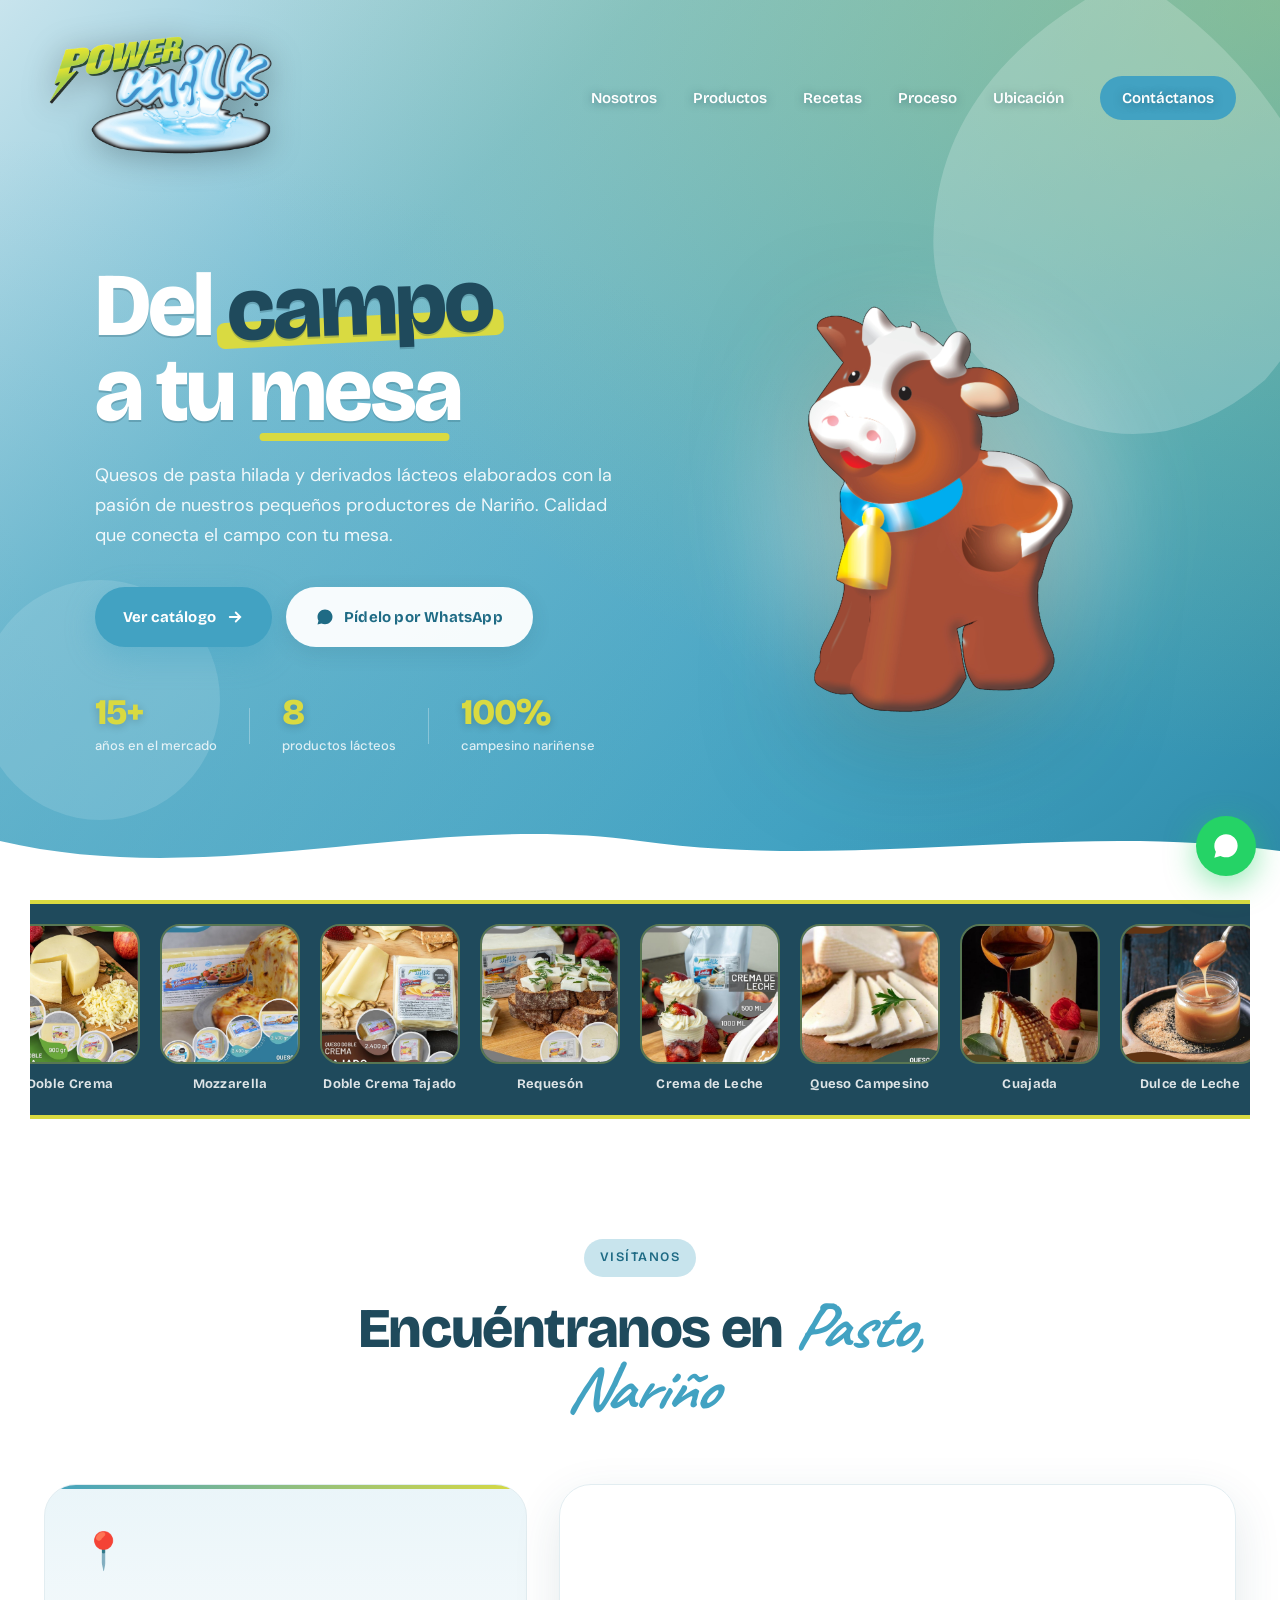
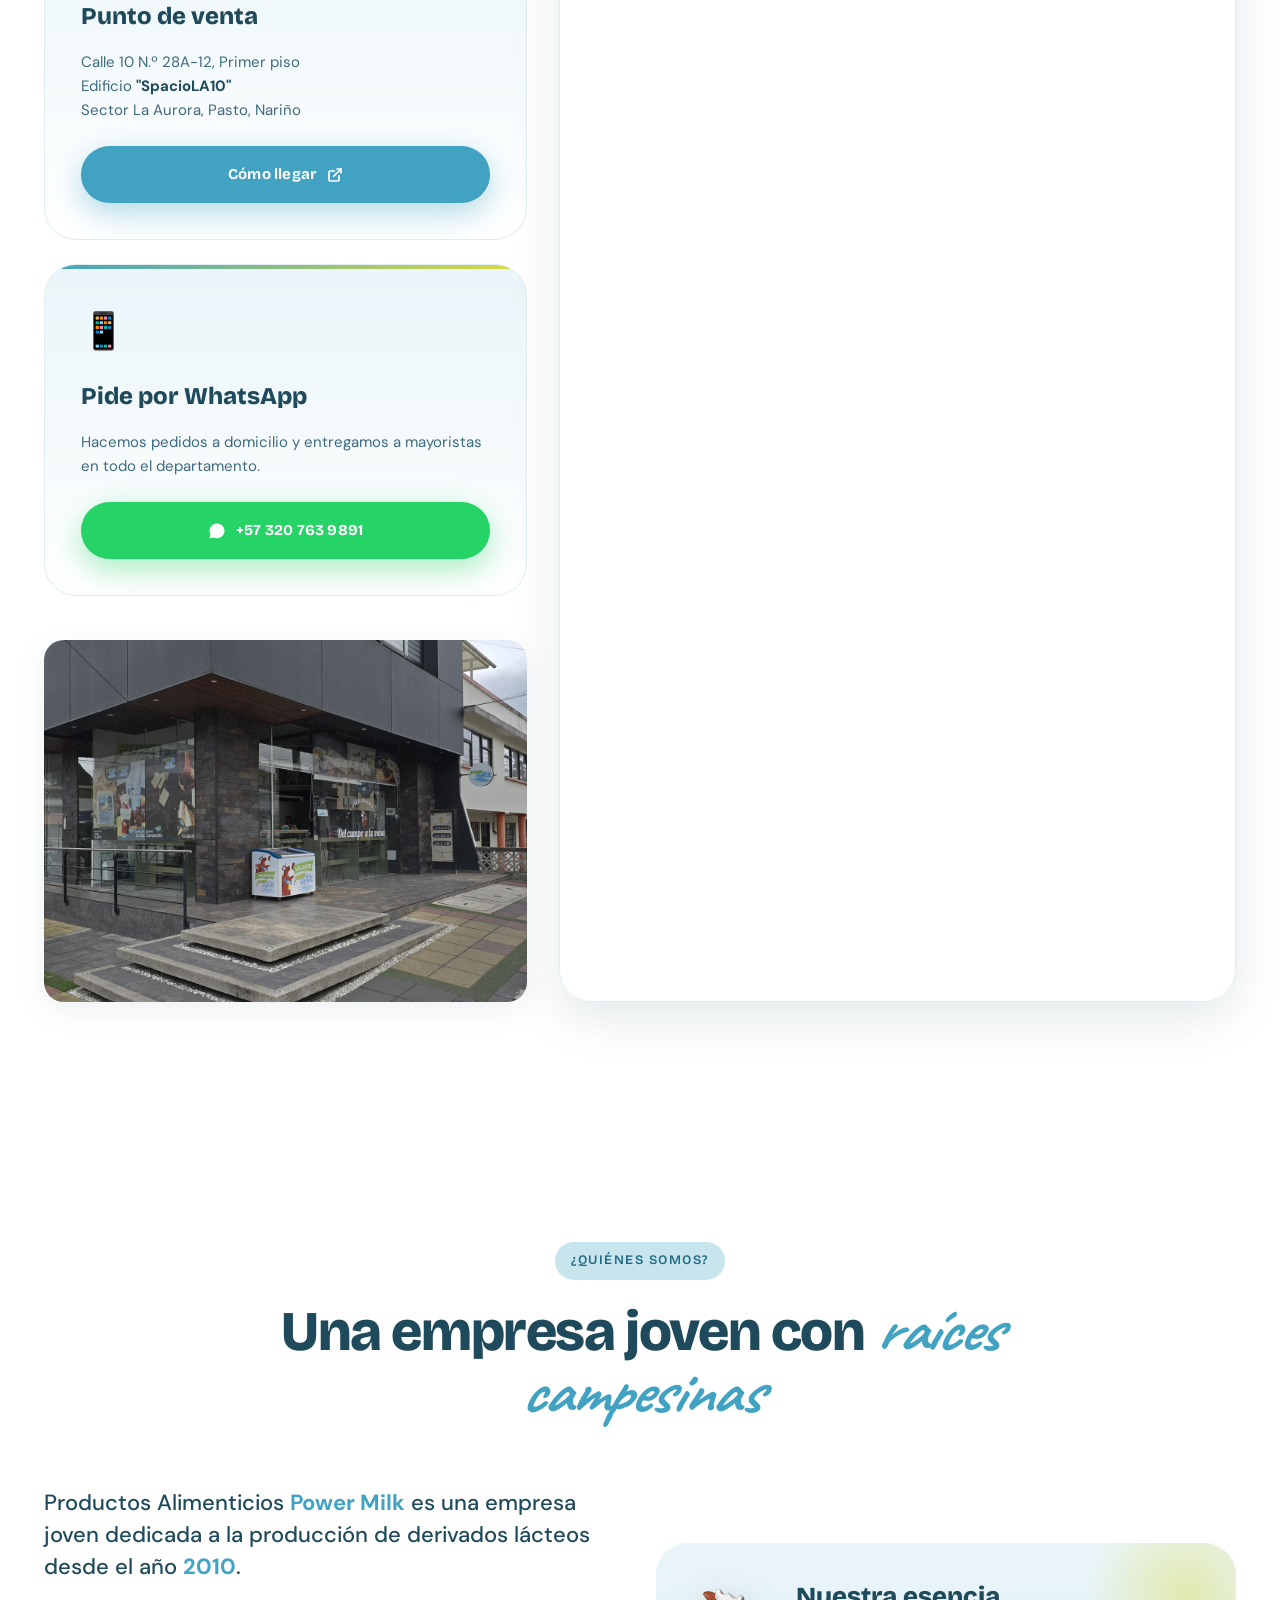
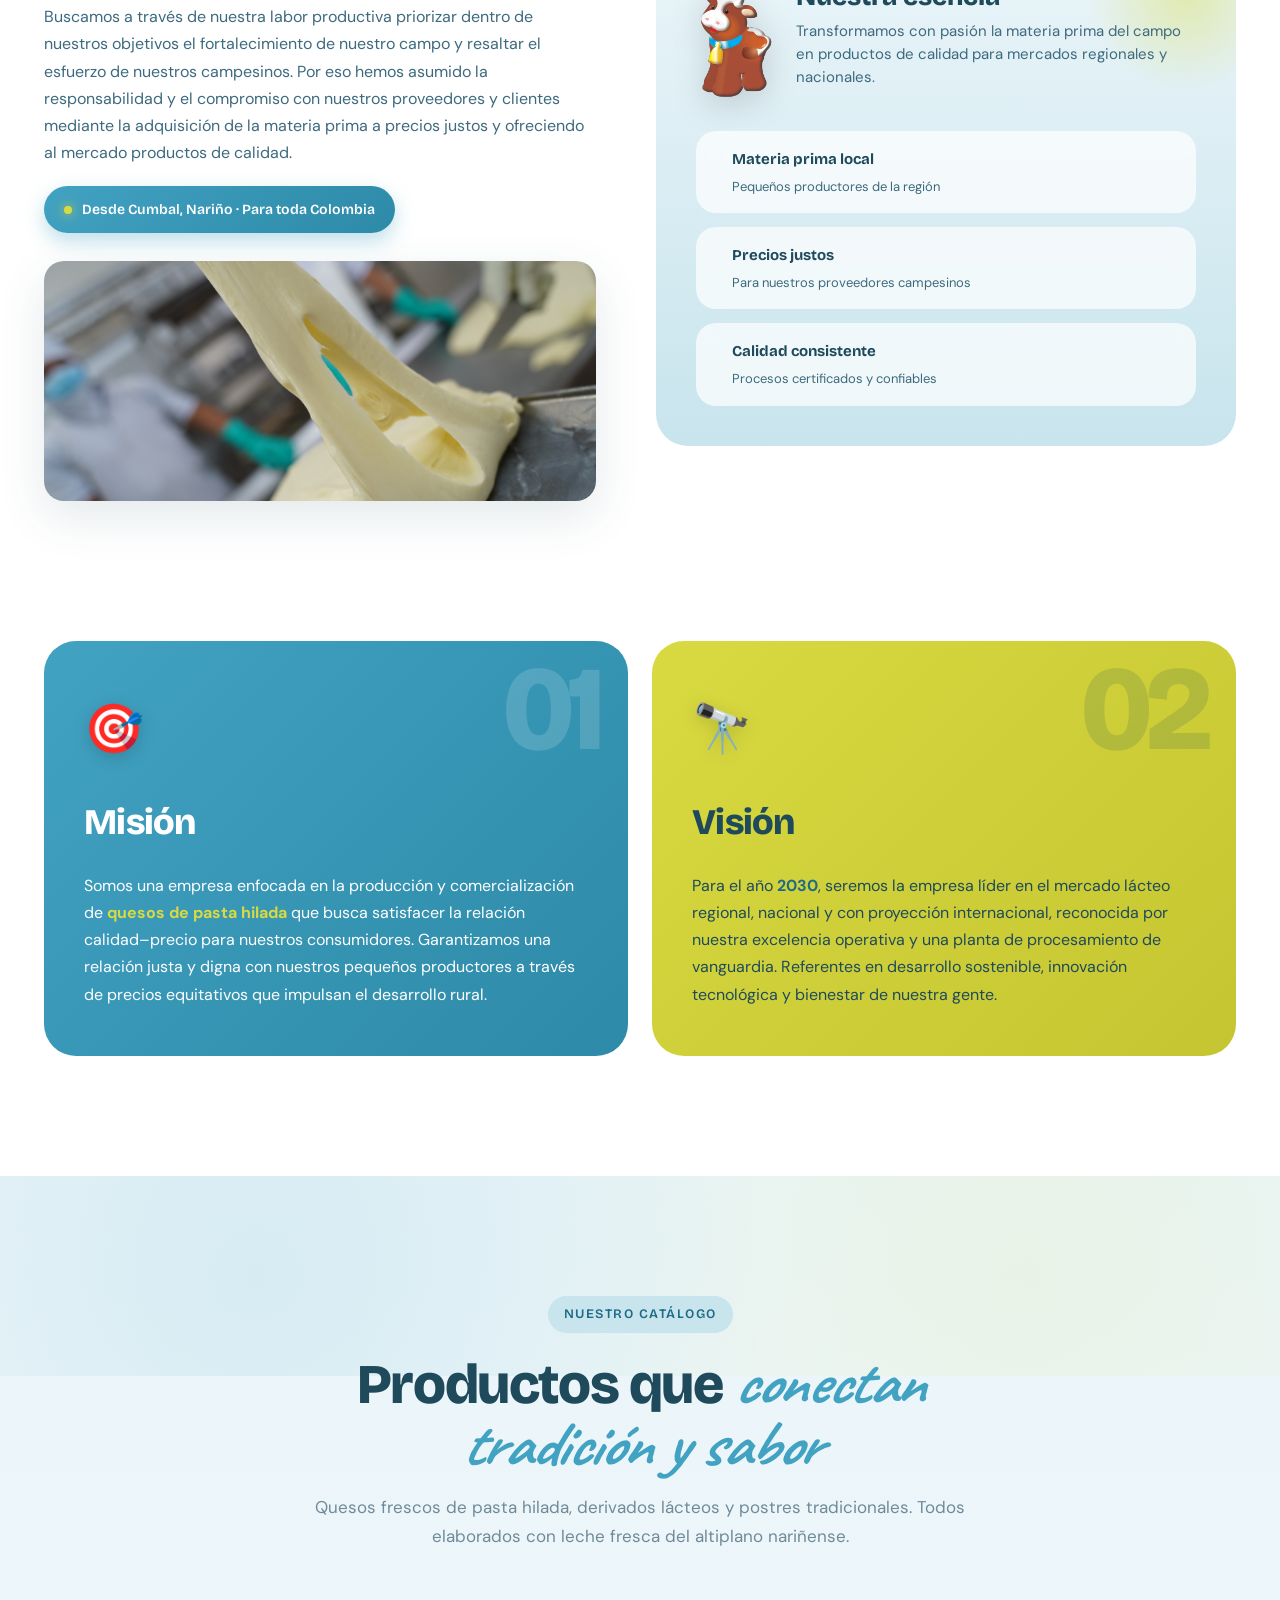
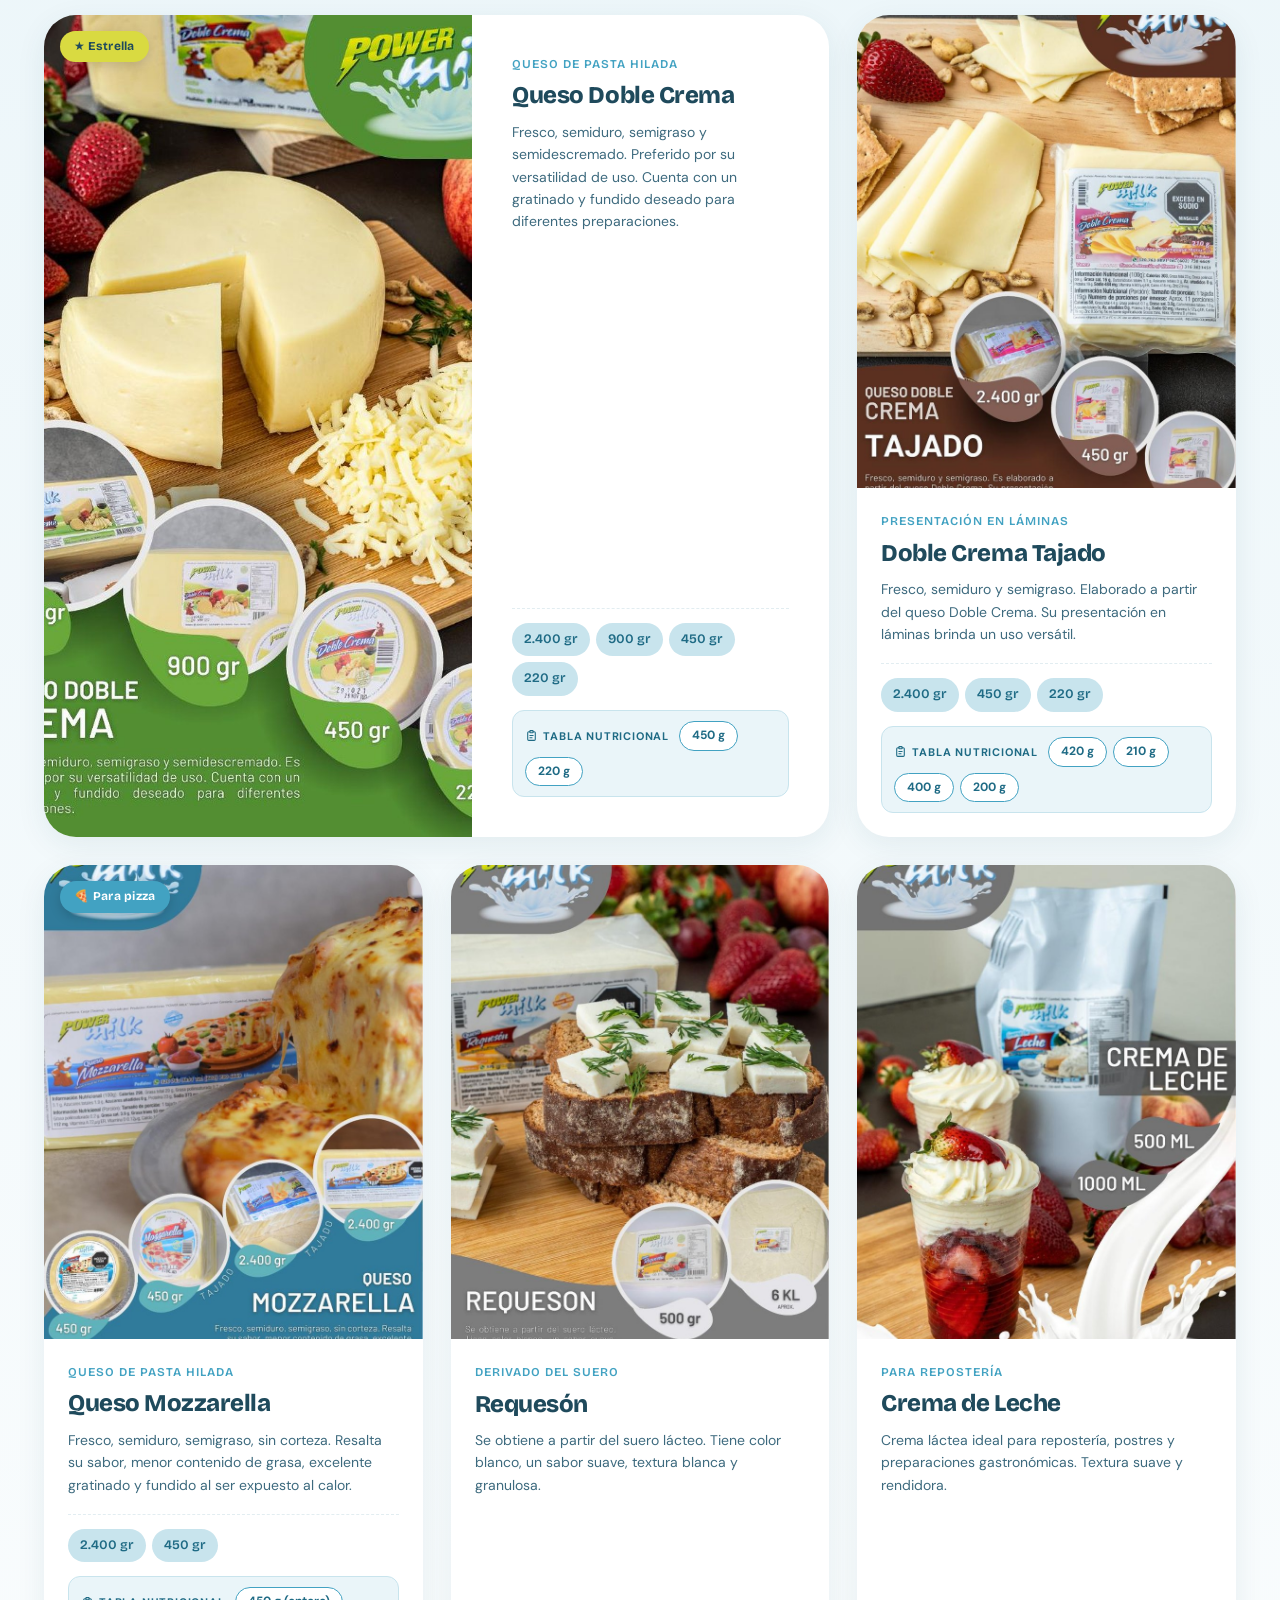
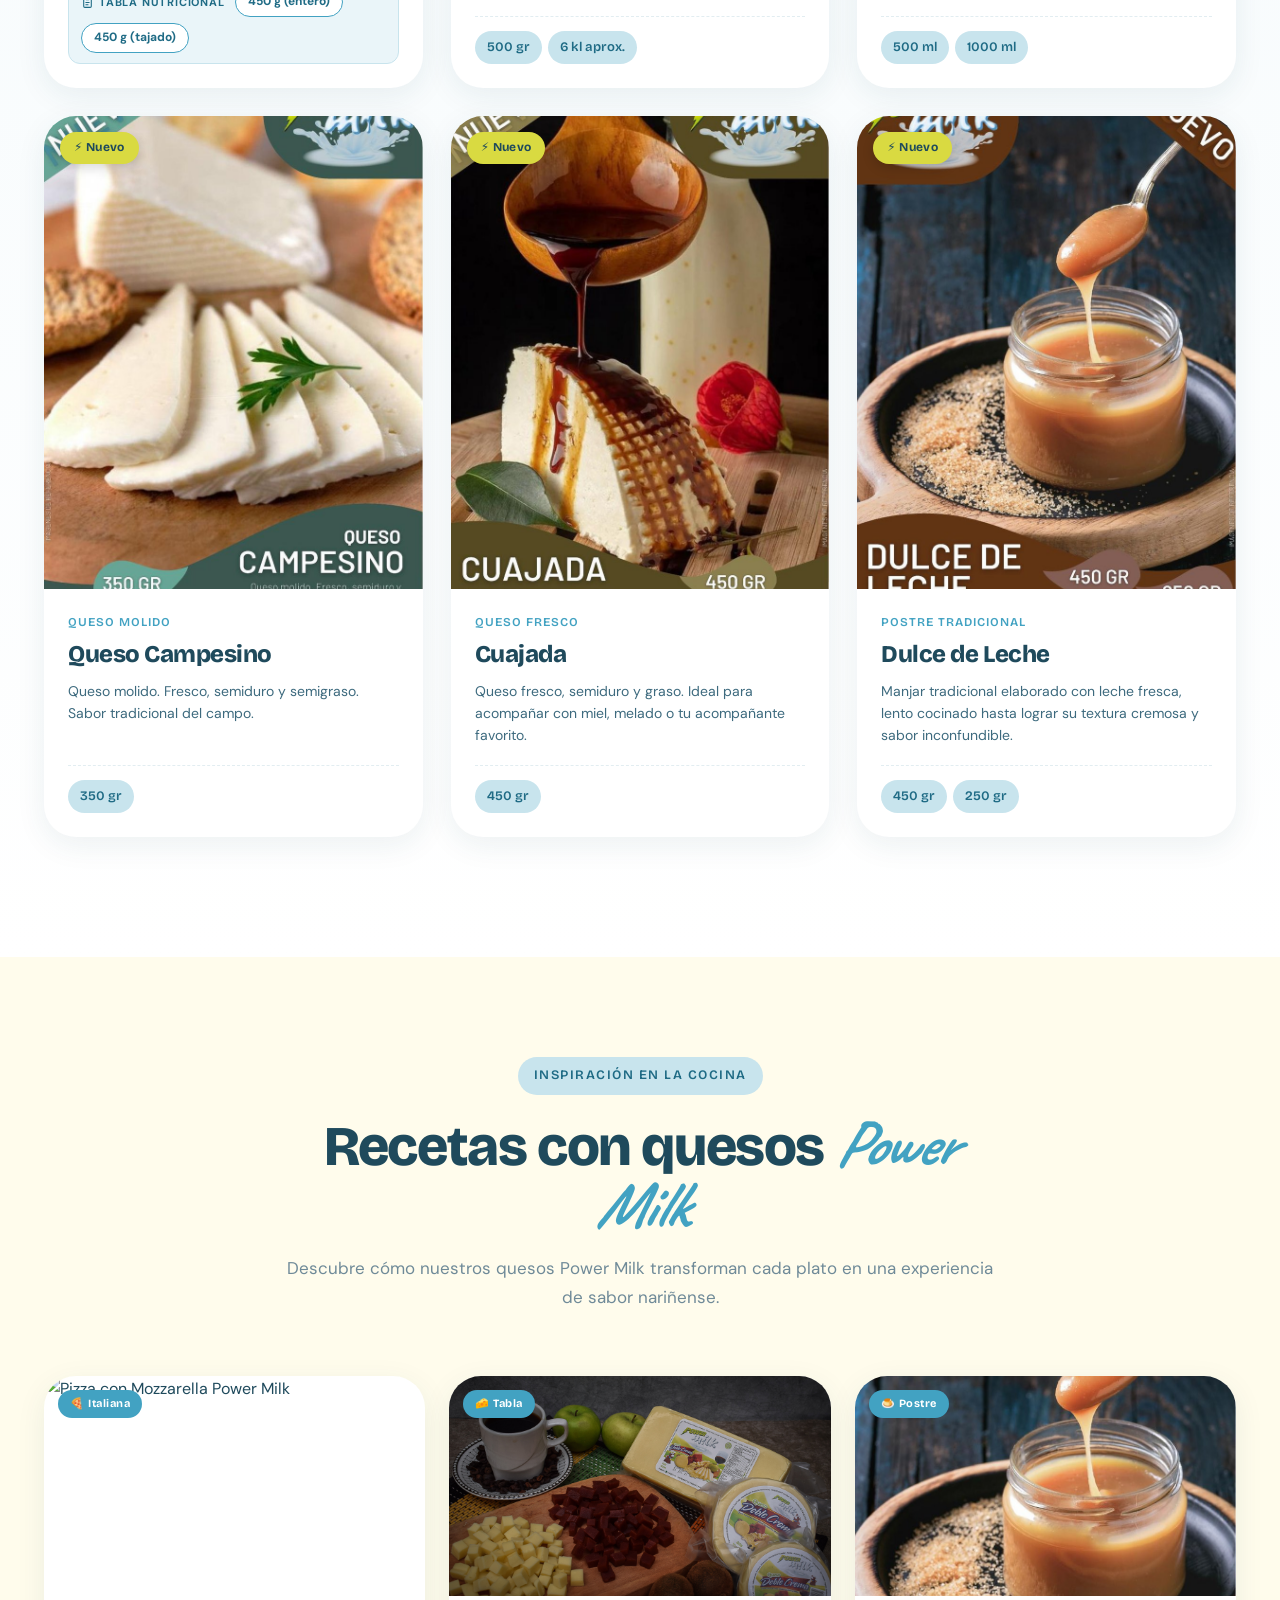
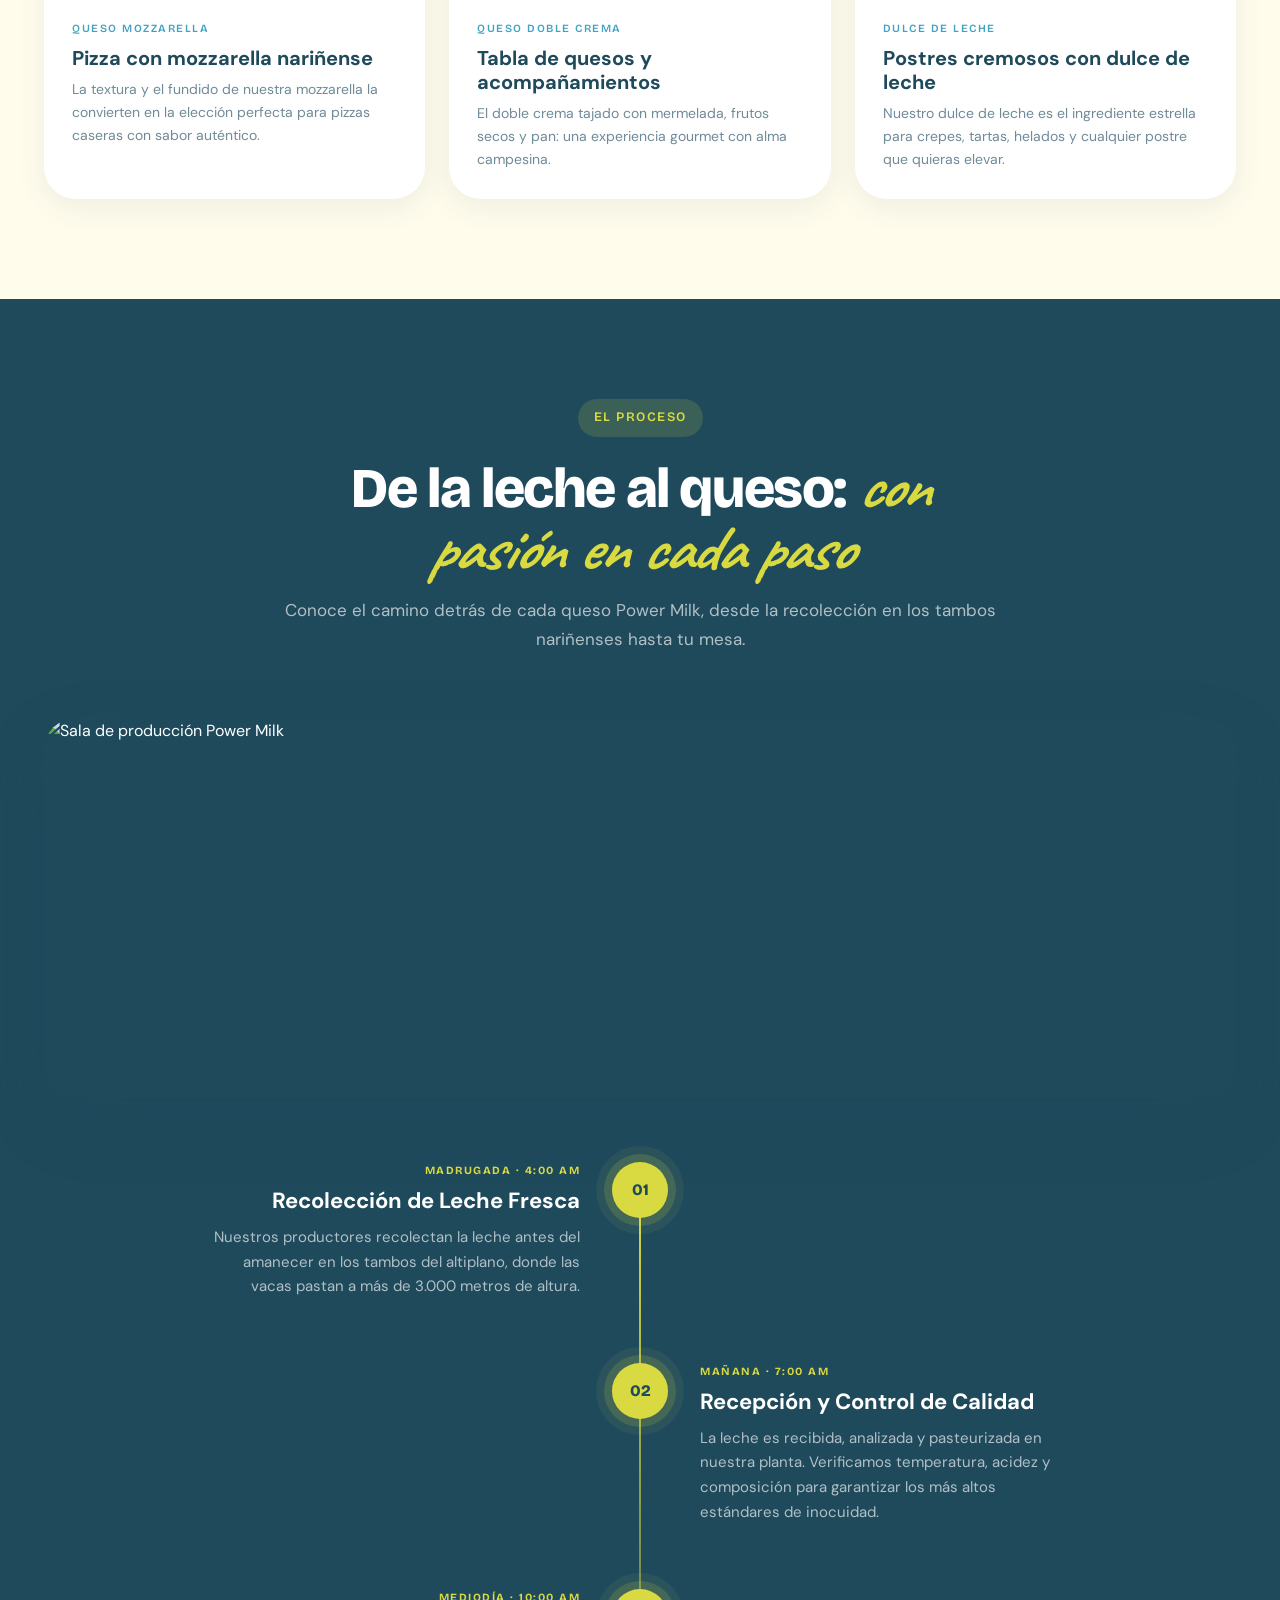
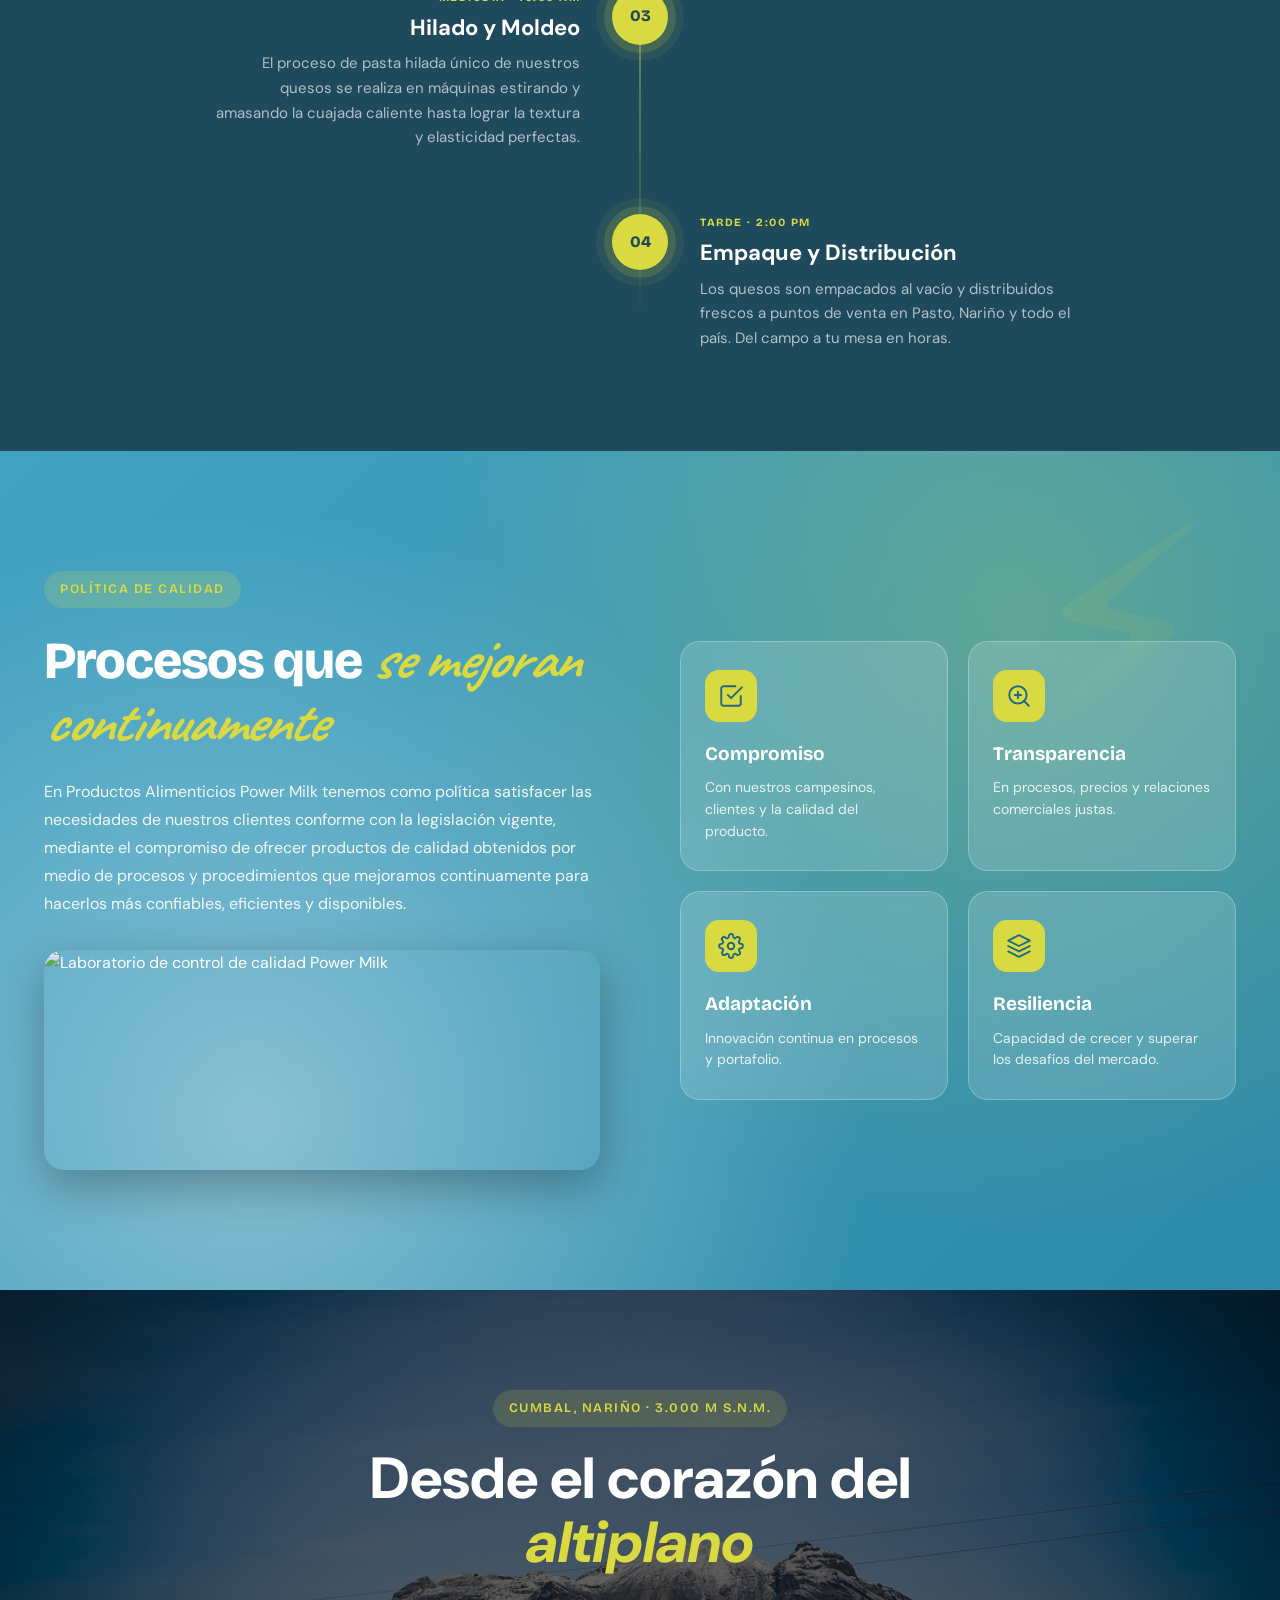
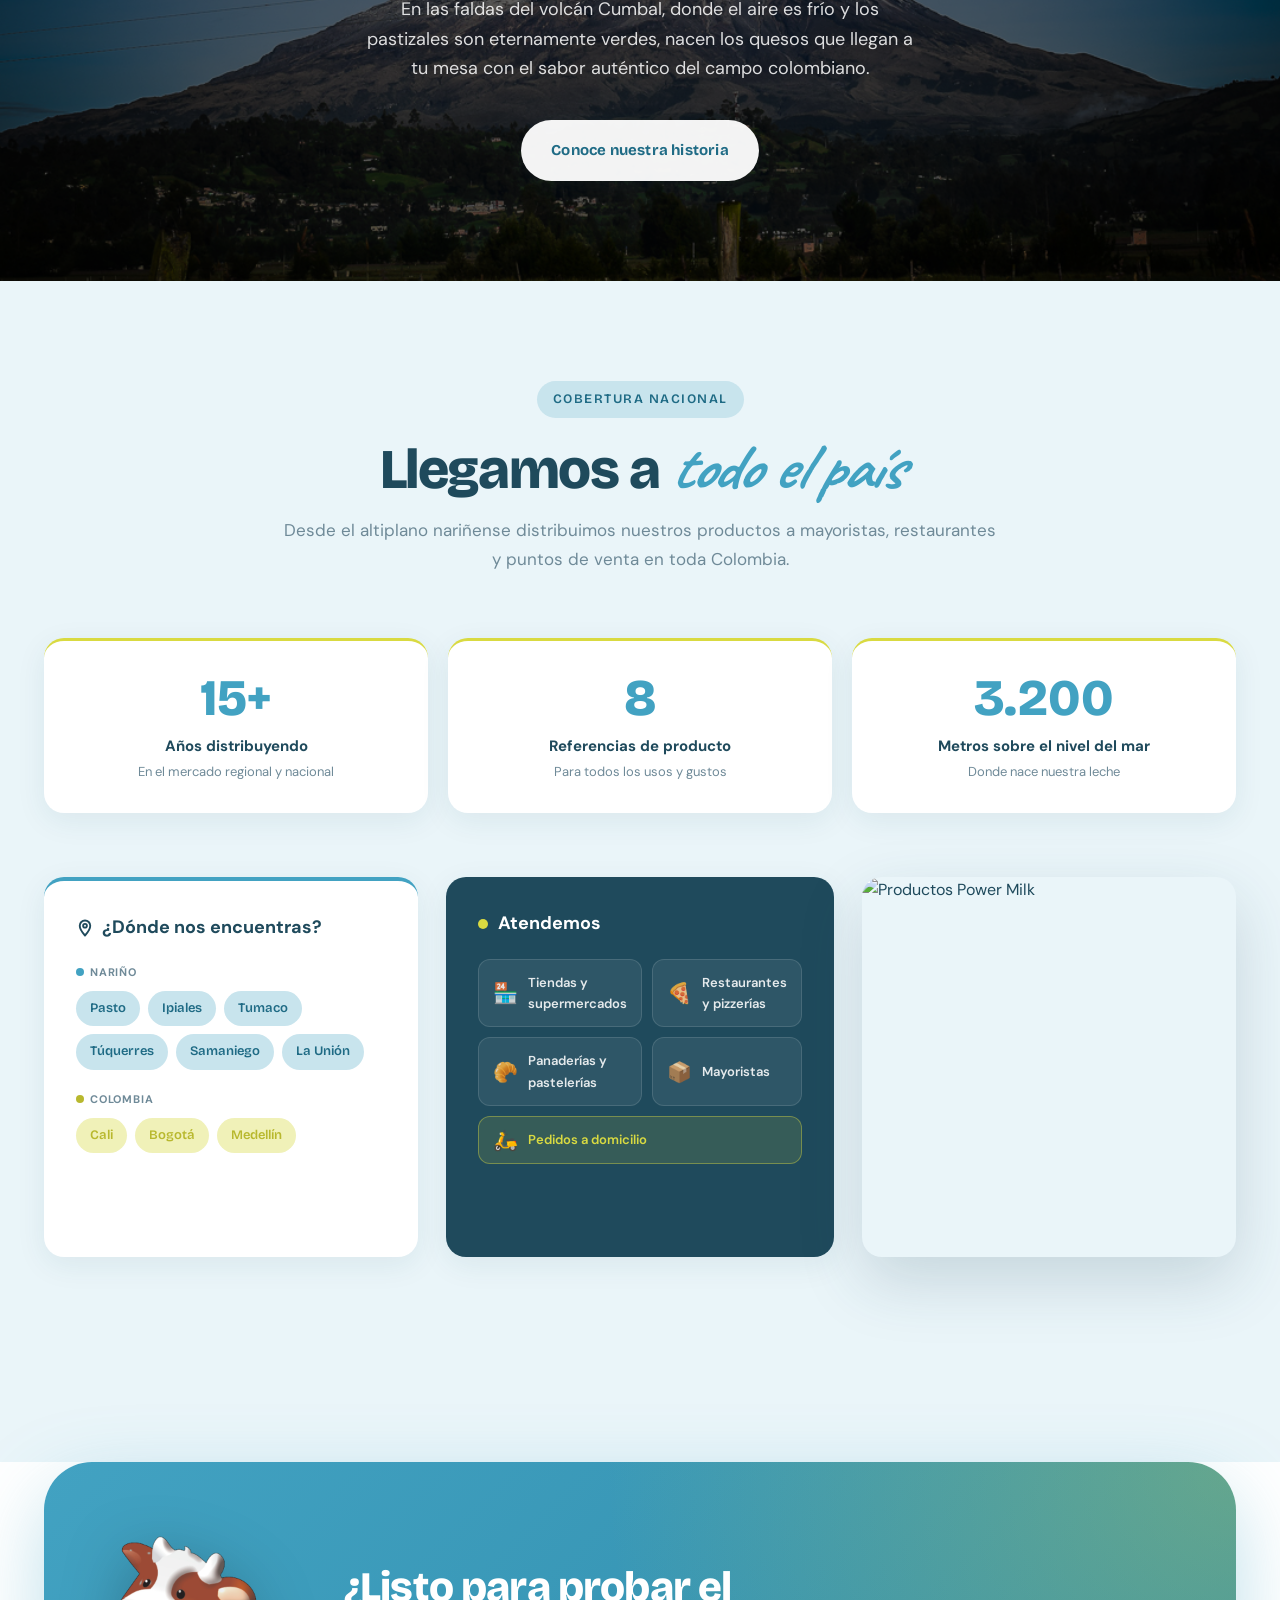
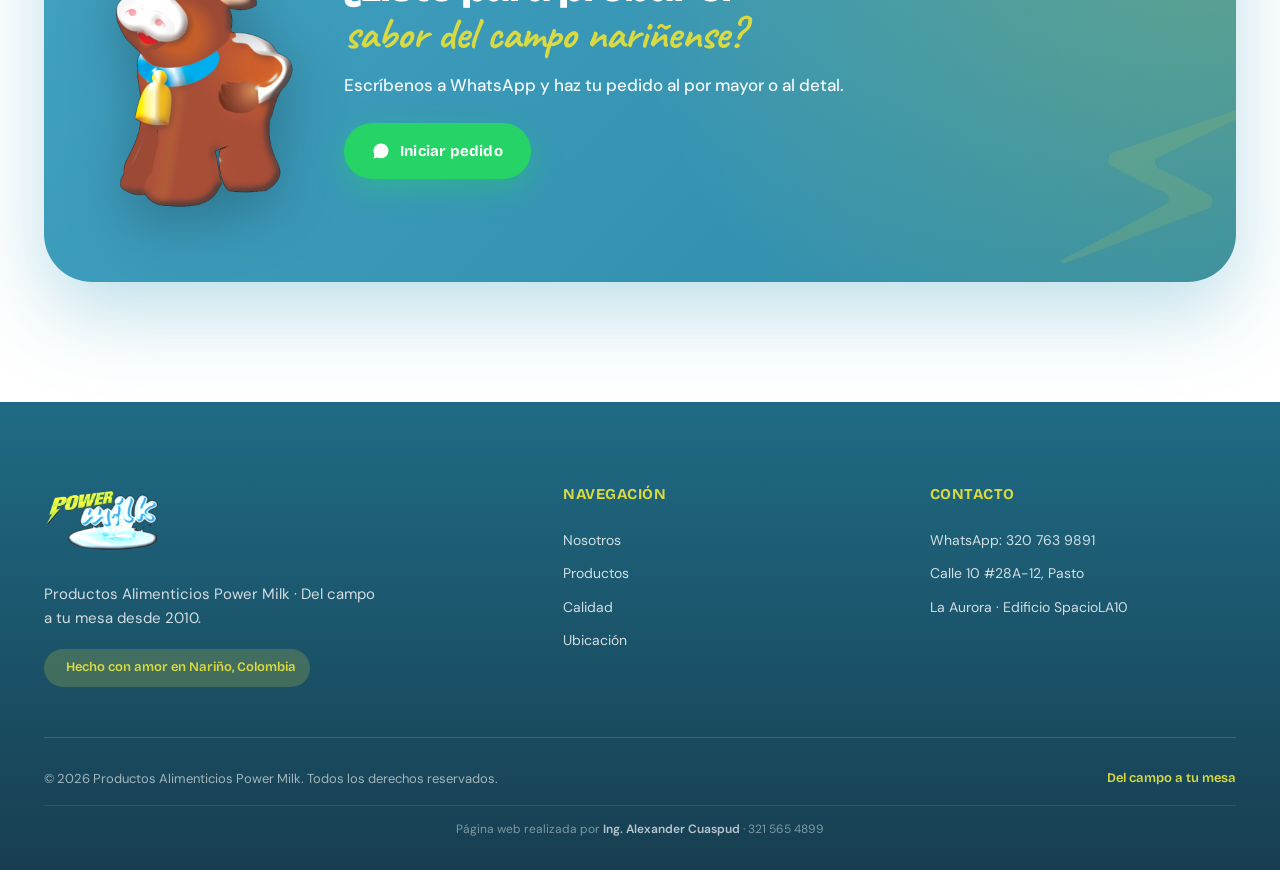
==== commit 0251010f: "feat: reordenar punto de venta, corregir texto hilado, encabezados en tablas nutricionales y foto de" ====
--- a/index.html
+++ b/index.html
@@ -160,589 +160,6 @@
     </div>
   </div>
 
-  <!-- ============== NOSOTROS ============== -->
-  <section class="nosotros" id="nosotros">
-    <div class="container">
-      <div class="section-head reveal">
-        <span class="eyebrow">¿Quiénes somos?</span>
-        <h2>Una empresa joven con <em>raíces campesinas</em></h2>
-      </div>
-
-      <div class="nosotros-grid">
-        <div class="nosotros-text reveal">
-          <p class="lead">
-            Productos Alimenticios <strong>Power Milk</strong> es una empresa joven
-            dedicada a la producción de derivados lácteos desde el año <strong>2010</strong>.
-          </p>
-          <p>
-            Buscamos a través de nuestra labor productiva priorizar dentro de
-            nuestros objetivos el fortalecimiento de nuestro campo y resaltar
-            el esfuerzo de nuestros campesinos. Por eso hemos asumido la
-            responsabilidad y el compromiso con nuestros proveedores y clientes
-            mediante la adquisición de la materia prima a precios justos y
-            ofreciendo al mercado productos de calidad.
-          </p>
-          <div class="nosotros-pill">
-            <span class="dot"></span>
-            Desde Cumbal, Nariño · Para toda Colombia
-          </div>
-          <div class="nosotros-photo">
-            <img src="/queso.jpg" alt="Preparación del queso en planta Power Milk" loading="lazy" />
-          </div>
-        </div>
-
-        <div class="nosotros-card reveal">
-          <div class="card-header">
-            <img src="/mascota.png" alt="" class="card-cow" />
-            <div>
-              <h3>Nuestra esencia</h3>
-              <p>Transformamos con pasión la materia prima del campo en productos de calidad para mercados regionales y
-                nacionales.</p>
-            </div>
-          </div>
-          <div class="card-features">
-            <div class="feat"><span></span><b>Materia prima local</b><small>Pequeños productores de la región</small>
-            </div>
-            <div class="feat"><span></span><b>Precios justos</b><small>Para nuestros proveedores campesinos</small>
-            </div>
-            <div class="feat"><span></span><b>Calidad consistente</b><small>Procesos certificados y confiables</small>
-            </div>
-          </div>
-        </div>
-      </div>
-    </div>
-  </section>
-
-  <!-- ============== MISIÓN / VISIÓN ============== -->
-  <section class="mv">
-    <div class="container">
-      <div class="mv-grid">
-        <div class="mv-card mv-card-mision reveal">
-          <div class="mv-num">01</div>
-          <div class="mv-icon">🎯</div>
-          <h3>Misión</h3>
-          <p>
-            Somos una empresa enfocada en la producción y comercialización
-            de <strong>quesos de pasta hilada</strong> que busca satisfacer la
-            relación calidad–precio para nuestros consumidores. Garantizamos
-            una relación justa y digna con nuestros pequeños productores a
-            través de precios equitativos que impulsan el desarrollo rural.
-          </p>
-        </div>
-
-        <div class="mv-card mv-card-vision reveal">
-          <div class="mv-num">02</div>
-          <div class="mv-icon">🔭</div>
-          <h3>Visión</h3>
-          <p>
-            Para el año <strong>2030</strong>, seremos la empresa líder en el
-            mercado lácteo regional, nacional y con proyección internacional,
-            reconocida por nuestra excelencia operativa y una planta de
-            procesamiento de vanguardia. Referentes en desarrollo sostenible,
-            innovación tecnológica y bienestar de nuestra gente.
-          </p>
-        </div>
-      </div>
-    </div>
-  </section>
-
-  <!-- ============== PRODUCTOS ============== -->
-  <section class="productos" id="productos">
-    <div class="container">
-      <div class="section-head reveal">
-        <span class="eyebrow">Nuestro catálogo</span>
-        <h2>Productos que <em>conectan tradición y sabor</em></h2>
-        <p class="section-sub">
-          Quesos frescos de pasta hilada, derivados lácteos y postres
-          tradicionales. Todos elaborados con leche fresca del altiplano nariñense.
-        </p>
-      </div>
-
-      <div class="productos-grid">
-
-        <!-- Doble Crema -->
-        <article class="producto producto-featured reveal">
-          <div class="producto-media">
-            <img src="/producto-doble-crema.jpg" alt="Queso Doble Crema Power Milk" loading="lazy" />
-            <div class="producto-tag tag-star">★ Estrella</div>
-          </div>
-          <div class="producto-body">
-            <span class="producto-cat">Queso de pasta hilada</span>
-            <h3>Queso Doble Crema</h3>
-            <p>Fresco, semiduro, semigraso y semidescremado. Preferido por su versatilidad de uso. Cuenta con un
-              gratinado y fundido deseado para diferentes preparaciones.</p>
-            <div class="producto-sizes">
-              <span>2.400 gr</span>
-              <span>900 gr</span>
-              <span>450 gr</span>
-              <span>220 gr</span>
-            </div>
-            <div class="nutri-links">
-              <span class="nutri-links-label">
-                <svg viewBox="0 0 24 24" width="13" height="13" fill="none" stroke="currentColor" stroke-width="2" stroke-linecap="round" stroke-linejoin="round"><path d="M9 5H7a2 2 0 0 0-2 2v12a2 2 0 0 0 2 2h10a2 2 0 0 0 2-2V7a2 2 0 0 0-2-2h-2"/><rect x="9" y="3" width="6" height="4" rx="1"/><path d="M9 12h6M9 16h4"/></svg>
-                Tabla Nutricional
-              </span>
-              <a href="/nutricional/queso-doble-crema-450g.html" class="nutri-link">450 g</a>
-              <a href="/nutricional/queso-doble-crema-220g.html" class="nutri-link">220 g</a>
-            </div>
-          </div>
-        </article>
-
-        <!-- Tajado -->
-        <article class="producto reveal">
-          <div class="producto-media">
-            <img src="/producto-tajado.jpg" alt="Queso Doble Crema Tajado Power Milk" loading="lazy" />
-          </div>
-          <div class="producto-body">
-            <span class="producto-cat">Presentación en láminas</span>
-            <h3>Doble Crema Tajado</h3>
-            <p>Fresco, semiduro y semigraso. Elaborado a partir del queso Doble Crema. Su presentación en láminas brinda
-              un uso versátil.</p>
-            <div class="producto-sizes">
-              <span>2.400 gr</span>
-              <span>450 gr</span>
-              <span>220 gr</span>
-            </div>
-            <div class="nutri-links">
-              <span class="nutri-links-label">
-                <svg viewBox="0 0 24 24" width="13" height="13" fill="none" stroke="currentColor" stroke-width="2" stroke-linecap="round" stroke-linejoin="round"><path d="M9 5H7a2 2 0 0 0-2 2v12a2 2 0 0 0 2 2h10a2 2 0 0 0 2-2V7a2 2 0 0 0-2-2h-2"/><rect x="9" y="3" width="6" height="4" rx="1"/><path d="M9 12h6M9 16h4"/></svg>
-                Tabla Nutricional
-              </span>
-              <a href="/nutricional/queso-doble-crema-tajado-420g.html" class="nutri-link">420 g</a>
-              <a href="/nutricional/queso-doble-crema-tajado-210g.html" class="nutri-link">210 g</a>
-              <a href="/nutricional/queso-doble-crema-tajado-400g.html" class="nutri-link">400 g</a>
-              <a href="/nutricional/queso-doble-crema-tajado-200g.html" class="nutri-link">200 g</a>
-            </div>
-          </div>
-        </article>
-
-        <!-- Mozzarella -->
-        <article class="producto reveal">
-          <div class="producto-media">
-            <img src="/producto-mozzarella.jpg" alt="Queso Mozzarella Power Milk" loading="lazy" />
-            <div class="producto-tag tag-pizza">🍕 Para pizza</div>
-          </div>
-          <div class="producto-body">
-            <span class="producto-cat">Queso de pasta hilada</span>
-            <h3>Queso Mozzarella</h3>
-            <p>Fresco, semiduro, semigraso, sin corteza. Resalta su sabor, menor contenido de grasa, excelente gratinado
-              y fundido al ser expuesto al calor.</p>
-            <div class="producto-sizes">
-              <span>2.400 gr</span>
-              <span>450 gr</span>
-            </div>
-            <div class="nutri-links">
-              <span class="nutri-links-label">
-                <svg viewBox="0 0 24 24" width="13" height="13" fill="none" stroke="currentColor" stroke-width="2" stroke-linecap="round" stroke-linejoin="round"><path d="M9 5H7a2 2 0 0 0-2 2v12a2 2 0 0 0 2 2h10a2 2 0 0 0 2-2V7a2 2 0 0 0-2-2h-2"/><rect x="9" y="3" width="6" height="4" rx="1"/><path d="M9 12h6M9 16h4"/></svg>
-                Tabla Nutricional
-              </span>
-              <a href="/nutricional/queso-mozzarella-450g.html" class="nutri-link">450 g (entero)</a>
-              <a href="/nutricional/queso-mozzarella-tajado-450g.html" class="nutri-link">450 g (tajado)</a>
-            </div>
-          </div>
-        </article>
-
-        <!-- Requesón -->
-        <article class="producto reveal">
-          <div class="producto-media">
-            <img src="/producto-requeson.jpg" alt="Requesón Power Milk" loading="lazy" />
-          </div>
-          <div class="producto-body">
-            <span class="producto-cat">Derivado del suero</span>
-            <h3>Requesón</h3>
-            <p>Se obtiene a partir del suero lácteo. Tiene color blanco, un sabor suave, textura blanca y granulosa.</p>
-            <div class="producto-sizes">
-              <span>500 gr</span>
-              <span>6 kl aprox.</span>
-            </div>
-          </div>
-        </article>
-
-        <!-- Crema de Leche -->
-        <article class="producto reveal">
-          <div class="producto-media">
-            <img src="/producto-crema.jpg" alt="Crema de Leche Power Milk" loading="lazy" />
-          </div>
-          <div class="producto-body">
-            <span class="producto-cat">Para repostería</span>
-            <h3>Crema de Leche</h3>
-            <p>Crema láctea ideal para repostería, postres y preparaciones gastronómicas. Textura suave y rendidora.</p>
-            <div class="producto-sizes">
-              <span>500 ml</span>
-              <span>1000 ml</span>
-            </div>
-          </div>
-        </article>
-
-        <!-- Campesino -->
-        <article class="producto reveal">
-          <div class="producto-media">
-            <img src="/producto-campesino.jpg" alt="Queso Campesino Power Milk" loading="lazy" />
-            <div class="producto-tag tag-new">⚡ Nuevo</div>
-          </div>
-          <div class="producto-body">
-            <span class="producto-cat">Queso molido</span>
-            <h3>Queso Campesino</h3>
-            <p>Queso molido. Fresco, semiduro y semigraso. Sabor tradicional del campo.</p>
-            <div class="producto-sizes">
-              <span>350 gr</span>
-            </div>
-          </div>
-        </article>
-
-        <!-- Cuajada -->
-        <article class="producto reveal">
-          <div class="producto-media">
-            <img src="/producto-cuajada.jpg" alt="Cuajada Power Milk" loading="lazy" />
-            <div class="producto-tag tag-new">⚡ Nuevo</div>
-          </div>
-          <div class="producto-body">
-            <span class="producto-cat">Queso fresco</span>
-            <h3>Cuajada</h3>
-            <p>Queso fresco, semiduro y graso. Ideal para acompañar con miel, melado o tu acompañante favorito.</p>
-            <div class="producto-sizes">
-              <span>450 gr</span>
-            </div>
-          </div>
-        </article>
-
-        <!-- Dulce de Leche -->
-        <article class="producto reveal">
-          <div class="producto-media">
-            <img src="/producto-dulce.jpg" alt="Dulce de Leche Power Milk" loading="lazy" />
-            <div class="producto-tag tag-new">⚡ Nuevo</div>
-          </div>
-          <div class="producto-body">
-            <span class="producto-cat">Postre tradicional</span>
-            <h3>Dulce de Leche</h3>
-            <p>Manjar tradicional elaborado con leche fresca, lento cocinado hasta lograr su textura cremosa y sabor
-              inconfundible.</p>
-            <div class="producto-sizes">
-              <span>450 gr</span>
-              <span>250 gr</span>
-            </div>
-          </div>
-        </article>
-
-      </div>
-    </div>
-  </section>
-
-  <!-- ============== RECETAS ============== -->
-  <section class="recetas" id="recetas">
-    <div class="container">
-      <div class="section-head reveal">
-        <span class="eyebrow">Inspiración en la cocina</span>
-        <h2>Recetas con quesos <em>Power Milk</em></h2>
-        <p class="section-sub">Descubre cómo nuestros quesos Power Milk transforman cada plato en una experiencia de
-          sabor nariñense.</p>
-      </div>
-      <div class="recetas-grid">
-
-        <article class="receta-card reveal">
-          <div class="receta-img">
-            <img src="/pizza.jpg" alt="Pizza con Mozzarella Power Milk" loading="lazy" />
-            <span class="receta-tag">🍕 Italiana</span>
-          </div>
-          <div class="receta-body">
-            <span class="receta-queso">Queso Mozzarella</span>
-            <h3>Pizza con mozzarella nariñense</h3>
-            <p>La textura y el fundido de nuestra mozzarella la convierten en la elección perfecta para pizzas caseras
-              con sabor auténtico.</p>
-          </div>
-        </article>
-
-        <article class="receta-card reveal">
-          <div class="receta-img">
-            <img src="/queso-doble-crema.jpg" alt="Tabla de quesos Power Milk" loading="lazy" />
-            <span class="receta-tag">🧀 Tabla</span>
-          </div>
-          <div class="receta-body">
-            <span class="receta-queso">Queso Doble Crema</span>
-            <h3>Tabla de quesos y acompañamientos</h3>
-            <p>El doble crema tajado con mermelada, frutos secos y pan: una experiencia gourmet con alma campesina.</p>
-          </div>
-        </article>
-
-        <article class="receta-card reveal">
-          <div class="receta-img">
-            <img src="/producto-dulce.jpg" alt="Postre con Dulce de Leche Power Milk" loading="lazy" />
-            <span class="receta-tag">🍮 Postre</span>
-          </div>
-          <div class="receta-body">
-            <span class="receta-queso">Dulce de Leche</span>
-            <h3>Postres cremosos con dulce de leche</h3>
-            <p>Nuestro dulce de leche es el ingrediente estrella para crepes, tartas, helados y cualquier postre que
-              quieras elevar.</p>
-          </div>
-        </article>
-
-      </div>
-    </div>
-  </section>
-
-  <!-- ============== PROCESO ============== -->
-  <section class="proceso" id="proceso">
-    <div class="container">
-      <div class="section-head reveal">
-        <span class="eyebrow">El Proceso</span>
-        <h2>De la leche al queso: <em>con pasión en cada paso</em></h2>
-        <p class="section-sub">Conoce el camino detrás de cada queso Power Milk, desde la recolección en los tambos
-          nariñenses hasta tu mesa.</p>
-      </div>
-      <div class="proceso-img-strip reveal">
-        <img src="/sala-produccion.jpg" alt="Sala de producción Power Milk" loading="lazy" />
-      </div>
-      <div class="timeline">
-
-        <div class="timeline-item reveal">
-          <div class="t-content">
-            <div class="t-time">Madrugada · 4:00 AM</div>
-            <h3>Recolección de Leche Fresca</h3>
-            <p>Nuestros productores recolectan la leche antes del amanecer en los tambos del altiplano, donde las vacas
-              pastan a más de 3.000 metros de altura.</p>
-          </div>
-          <div class="t-dot">01</div>
-          <div class="t-empty"></div>
-        </div>
-
-        <div class="timeline-item reveal">
-          <div class="t-empty"></div>
-          <div class="t-dot">02</div>
-          <div class="t-content">
-            <div class="t-time">Mañana · 7:00 AM</div>
-            <h3>Recepción y Control de Calidad</h3>
-            <p>La leche es recibida, analizada y pasteurizada en nuestra planta. Verificamos temperatura, acidez y
-              composición para garantizar los más altos estándares de inocuidad.</p>
-          </div>
-        </div>
-
-        <div class="timeline-item reveal">
-          <div class="t-content">
-            <div class="t-time">Mediodía · 10:00 AM</div>
-            <h3>Hilado y Moldeo </h3>
-            <p>El proceso de pasta hilada —único de nuestros quesos— se realiza a mano, estirando y amasando la cuajada
-              caliente hasta lograr la textura y elasticidad perfectas.</p>
-          </div>
-          <div class="t-dot">03</div>
-          <div class="t-empty"></div>
-        </div>
-
-        <div class="timeline-item reveal">
-          <div class="t-empty"></div>
-          <div class="t-dot">04</div>
-          <div class="t-content">
-            <div class="t-time">Tarde · 2:00 PM</div>
-            <h3>Empaque y Distribución</h3>
-            <p>Los quesos son empacados al vacío y distribuidos frescos a puntos de venta en Pasto, Nariño y todo el
-              país. Del campo a tu mesa en horas.</p>
-          </div>
-        </div>
-
-      </div>
-    </div>
-  </section>
-
-  <!-- ============== POLÍTICA DE CALIDAD ============== -->
-  <section class="calidad" id="calidad">
-    <div class="container">
-      <div class="calidad-grid">
-        <div class="calidad-text reveal">
-          <span class="eyebrow eyebrow-light">Política de calidad</span>
-          <h2>Procesos que <em>se mejoran continuamente</em></h2>
-          <p>
-            En Productos Alimenticios Power Milk tenemos como política
-            satisfacer las necesidades de nuestros clientes conforme con la
-            legislación vigente, mediante el compromiso de ofrecer productos
-            de calidad obtenidos por medio de procesos y procedimientos que
-            mejoramos continuamente para hacerlos más confiables, eficientes
-            y disponibles.
-          </p>
-          <div class="calidad-lab">
-            <img src="/laboratorio.jpg" alt="Laboratorio de control de calidad Power Milk" loading="lazy" />
-          </div>
-        </div>
-
-        <div class="valores reveal">
-          <div class="valor">
-            <div class="valor-icon">
-              <svg viewBox="0 0 24 24" fill="none" stroke="currentColor" stroke-width="1.8" stroke-linecap="round"
-                stroke-linejoin="round">
-                <path d="M9 11l3 3L22 4" />
-                <path d="M21 12v7a2 2 0 0 1-2 2H5a2 2 0 0 1-2-2V5a2 2 0 0 1 2-2h11" />
-              </svg>
-            </div>
-            <h4>Compromiso</h4>
-            <p>Con nuestros campesinos, clientes y la calidad del producto.</p>
-          </div>
-          <div class="valor">
-            <div class="valor-icon">
-              <svg viewBox="0 0 24 24" fill="none" stroke="currentColor" stroke-width="1.8" stroke-linecap="round"
-                stroke-linejoin="round">
-                <circle cx="11" cy="11" r="8" />
-                <path d="M21 21l-4.35-4.35" />
-                <line x1="11" y1="8" x2="11" y2="14" />
-                <line x1="8" y1="11" x2="14" y2="11" />
-              </svg>
-            </div>
-            <h4>Transparencia</h4>
-            <p>En procesos, precios y relaciones comerciales justas.</p>
-          </div>
-          <div class="valor">
-            <div class="valor-icon">
-              <svg viewBox="0 0 24 24" fill="none" stroke="currentColor" stroke-width="1.8" stroke-linecap="round"
-                stroke-linejoin="round">
-                <circle cx="12" cy="12" r="3" />
-                <path
-                  d="M19.4 15a1.65 1.65 0 0 0 .33 1.82l.06.06a2 2 0 1 1-2.83 2.83l-.06-.06a1.65 1.65 0 0 0-1.82-.33 1.65 1.65 0 0 0-1 1.51V21a2 2 0 1 1-4 0v-.09A1.65 1.65 0 0 0 9 19.4a1.65 1.65 0 0 0-1.82.33l-.06.06a2 2 0 1 1-2.83-2.83l.06-.06a1.65 1.65 0 0 0 .33-1.82 1.65 1.65 0 0 0-1.51-1H3a2 2 0 1 1 0-4h.09A1.65 1.65 0 0 0 4.6 9a1.65 1.65 0 0 0-.33-1.82l-.06-.06a2 2 0 1 1 2.83-2.83l.06.06a1.65 1.65 0 0 0 1.82.33H9a1.65 1.65 0 0 0 1-1.51V3a2 2 0 1 1 4 0v.09a1.65 1.65 0 0 0 1 1.51 1.65 1.65 0 0 0 1.82-.33l.06-.06a2 2 0 1 1 2.83 2.83l-.06.06a1.65 1.65 0 0 0-.33 1.82V9a1.65 1.65 0 0 0 1.51 1H21a2 2 0 1 1 0 4h-.09a1.65 1.65 0 0 0-1.51 1z" />
-              </svg>
-            </div>
-            <h4>Adaptación</h4>
-            <p>Innovación continua en procesos y portafolio.</p>
-          </div>
-          <div class="valor">
-            <div class="valor-icon">
-              <svg viewBox="0 0 24 24" fill="none" stroke="currentColor" stroke-width="1.8" stroke-linecap="round"
-                stroke-linejoin="round">
-                <path d="M12 2L2 7l10 5 10-5-10-5z" />
-                <path d="M2 17l10 5 10-5" />
-                <path d="M2 12l10 5 10-5" />
-              </svg>
-            </div>
-            <h4>Resiliencia</h4>
-            <p>Capacidad de crecer y superar los desafíos del mercado.</p>
-          </div>
-        </div>
-      </div>
-    </div>
-  </section>
-
-  <!-- ============== ALTIPLANO BANNER ============== -->
-  <section class="altiplano">
-    <div class="altiplano-bg"></div>
-    <div class="container altiplano-inner reveal">
-      <span class="eyebrow">Cumbal, Nariño · 3.000 m s.n.m.</span>
-      <h2>Desde el corazón del <em>altiplano</em></h2>
-      <p>En las faldas del volcán Cumbal, donde el aire es frío y los pastizales son eternamente verdes, nacen los
-        quesos que llegan a tu mesa con el sabor auténtico del campo colombiano.</p>
-      <a href="#nosotros" class="btn btn-ghost">Conoce nuestra historia</a>
-    </div>
-  </section>
-
-  <!-- ============== COBERTURA NACIONAL ============== -->
-  <section class="cobertura" id="cobertura">
-    <div class="container">
-      <div class="section-head reveal">
-        <span class="eyebrow">Cobertura nacional</span>
-        <h2>Llegamos a <em>todo el país</em></h2>
-        <p class="section-sub">Desde el altiplano nariñense distribuimos nuestros productos a mayoristas, restaurantes y
-          puntos de venta en toda Colombia.</p>
-      </div>
-
-      <!-- Stats -->
-      <div class="cobertura-stats reveal">
-        <div class="cob-stat">
-          <div class="cob-stat-num">15+</div>
-          <div class="cob-stat-title">Años distribuyendo</div>
-          <div class="cob-stat-sub">En el mercado regional y nacional</div>
-        </div>
-        <div class="cob-stat">
-          <div class="cob-stat-num">8</div>
-          <div class="cob-stat-title">Referencias de producto</div>
-          <div class="cob-stat-sub">Para todos los usos y gustos</div>
-        </div>
-        <div class="cob-stat">
-          <div class="cob-stat-num">3.200</div>
-          <div class="cob-stat-title">Metros sobre el nivel del mar</div>
-          <div class="cob-stat-sub">Donde nace nuestra leche</div>
-        </div>
-      </div>
-
-      <!-- Ciudades · Servicios · Imagen -->
-      <div class="cobertura-grid">
-
-        <div class="cob-box cob-box--ciudades reveal">
-          <h3 class="cob-ciudades-title">
-            <svg viewBox="0 0 24 24" width="18" height="18" fill="none" stroke="currentColor" stroke-width="2.5" stroke-linecap="round" stroke-linejoin="round"><path d="M12 2C8.13 2 5 5.13 5 9c0 5.25 7 13 7 13s7-7.75 7-13c0-3.87-3.13-7-7-7z"/><circle cx="12" cy="9" r="2.5"/></svg>
-            ¿Dónde nos encuentras?
-          </h3>
-
-          <div class="ciudades-grupo">
-            <p class="ciudades-grupo-label">
-              <span class="ciudades-grupo-dot ciudades-grupo-dot--nariño"></span>
-              Nariño
-            </p>
-            <div class="ciudad-tags">
-              <span>Pasto</span>
-              <span>Ipiales</span>
-              <span>Tumaco</span>
-              <span>Túquerres</span>
-              <span>Samaniego</span>
-              <span>La Unión</span>
-            </div>
-          </div>
-
-          <div class="ciudades-grupo">
-            <p class="ciudades-grupo-label">
-              <span class="ciudades-grupo-dot ciudades-grupo-dot--colombia"></span>
-              Colombia
-            </p>
-            <div class="ciudad-tags ciudad-tags--colombia">
-              <span>Cali</span>
-              <span>Bogotá</span>
-              <span>Medellín</span>
-            </div>
-          </div>
-        </div>
-
-        <div class="cob-box cob-box--servicios reveal">
-          <h3 class="cob-servicios-title">
-            <span class="cob-servicios-dot"></span>
-            Atendemos
-          </h3>
-          <div class="servicio-grid">
-            <div class="servicio-item">
-              <span class="servicio-icon">🏪</span>
-              <span>Tiendas y supermercados</span>
-            </div>
-            <div class="servicio-item">
-              <span class="servicio-icon">🍕</span>
-              <span>Restaurantes y pizzerías</span>
-            </div>
-            <div class="servicio-item">
-              <span class="servicio-icon">🥐</span>
-              <span>Panaderías y pastelerías</span>
-            </div>
-            <div class="servicio-item">
-              <span class="servicio-icon">📦</span>
-              <span>Mayoristas</span>
-            </div>
-            <div class="servicio-item servicio-item--highlight">
-              <span class="servicio-icon">🛵</span>
-              <span>Pedidos a domicilio</span>
-            </div>
-          </div>
-        </div>
-
-        <div class="cobertura-visual reveal">
-          <img src="/todos-productos.jpg" alt="Productos Power Milk" loading="lazy" />
-        </div>
-
-      </div>
-
-      <div class="cobertura-cta reveal">
-        <a href="https://wa.me/573207639891" target="_blank" rel="noopener" class="btn btn-whats">
-          <svg viewBox="0 0 24 24" width="18" height="18" fill="currentColor">
-            <path
-              d="M17.5 14.4c-.3-.2-1.8-.9-2.1-1-.3-.1-.5-.2-.7.2s-.8 1-.9 1.2c-.2.2-.3.2-.6.1-1.8-.9-3-1.6-4.2-3.7-.3-.5.3-.5.9-1.5.1-.2 0-.4 0-.5s-.7-1.6-.9-2.2c-.2-.6-.5-.5-.7-.5h-.6c-.2 0-.5.1-.8.4-.3.3-1 1-1 2.5s1.1 2.9 1.2 3.1c.2.2 2.2 3.4 5.4 4.7 2 .8 2.8.9 3.8.8.6-.1 1.8-.7 2-1.5.3-.7.3-1.4.2-1.5-.1-.2-.3-.2-.6-.4M12 2C6.5 2 2 6.5 2 12c0 1.8.5 3.5 1.3 4.9L2 22l5.2-1.4c1.4.7 3 1.1 4.8 1.1 5.5 0 10-4.5 10-10S17.5 2 12 2" />
-          </svg>
-          Haz tus pedidos aqui
-        </a>
-      </div>
-
-    </div>
-  </section>
-
   <!-- ============== UBICACIÓN ============== -->
   <section class="ubicacion" id="ubicacion">
     <div class="container">
@@ -785,6 +202,9 @@
               +57 320 763 9891
             </a>
           </div>
+          <div class="ubicacion-foto reveal">
+            <img src="/punto_de_venta.jpg" alt="Punto de venta Power Milk en Pasto, Nariño" loading="lazy" />
+          </div>
         </div>
 
         <div class="ubicacion-map reveal">
@@ -795,6 +215,588 @@
           </iframe>
         </div>
       </div>
+    </div>
+  </section>
+
+  <!-- ============== NOSOTROS ============== -->
+  <section class="nosotros" id="nosotros">
+    <div class="container">
+      <div class="section-head reveal">
+        <span class="eyebrow">¿Quiénes somos?</span>
+        <h2>Una empresa joven con <em>raíces campesinas</em></h2>
+      </div>
+
+      <div class="nosotros-grid">
+        <div class="nosotros-text reveal">
+          <p class="lead">
+            Productos Alimenticios <strong>Power Milk</strong> es una empresa joven
+            dedicada a la producción de derivados lácteos desde el año <strong>2010</strong>.
+          </p>
+          <p>
+            Buscamos a través de nuestra labor productiva priorizar dentro de
+            nuestros objetivos el fortalecimiento de nuestro campo y resaltar
+            el esfuerzo de nuestros campesinos. Por eso hemos asumido la
+            responsabilidad y el compromiso con nuestros proveedores y clientes
+            mediante la adquisición de la materia prima a precios justos y
+            ofreciendo al mercado productos de calidad.
+          </p>
+          <div class="nosotros-pill">
+            <span class="dot"></span>
+            Desde Cumbal, Nariño · Para toda Colombia
+          </div>
+          <div class="nosotros-photo">
+            <img src="/queso.jpg" alt="Preparación del queso en planta Power Milk" loading="lazy" />
+          </div>
+        </div>
+
+        <div class="nosotros-card reveal">
+          <div class="card-header">
+            <img src="/mascota.png" alt="" class="card-cow" />
+            <div>
+              <h3>Nuestra esencia</h3>
+              <p>Transformamos con pasión la materia prima del campo en productos de calidad para mercados regionales y
+                nacionales.</p>
+            </div>
+          </div>
+          <div class="card-features">
+            <div class="feat"><span></span><b>Materia prima local</b><small>Pequeños productores de la región</small>
+            </div>
+            <div class="feat"><span></span><b>Precios justos</b><small>Para nuestros proveedores campesinos</small>
+            </div>
+            <div class="feat"><span></span><b>Calidad consistente</b><small>Procesos certificados y confiables</small>
+            </div>
+          </div>
+        </div>
+      </div>
+    </div>
+  </section>
+
+  <!-- ============== MISIÓN / VISIÓN ============== -->
+  <section class="mv">
+    <div class="container">
+      <div class="mv-grid">
+        <div class="mv-card mv-card-mision reveal">
+          <div class="mv-num">01</div>
+          <div class="mv-icon">🎯</div>
+          <h3>Misión</h3>
+          <p>
+            Somos una empresa enfocada en la producción y comercialización
+            de <strong>quesos de pasta hilada</strong> que busca satisfacer la
+            relación calidad–precio para nuestros consumidores. Garantizamos
+            una relación justa y digna con nuestros pequeños productores a
+            través de precios equitativos que impulsan el desarrollo rural.
+          </p>
+        </div>
+
+        <div class="mv-card mv-card-vision reveal">
+          <div class="mv-num">02</div>
+          <div class="mv-icon">🔭</div>
+          <h3>Visión</h3>
+          <p>
+            Para el año <strong>2030</strong>, seremos la empresa líder en el
+            mercado lácteo regional, nacional y con proyección internacional,
+            reconocida por nuestra excelencia operativa y una planta de
+            procesamiento de vanguardia. Referentes en desarrollo sostenible,
+            innovación tecnológica y bienestar de nuestra gente.
+          </p>
+        </div>
+      </div>
+    </div>
+  </section>
+
+  <!-- ============== PRODUCTOS ============== -->
+  <section class="productos" id="productos">
+    <div class="container">
+      <div class="section-head reveal">
+        <span class="eyebrow">Nuestro catálogo</span>
+        <h2>Productos que <em>conectan tradición y sabor</em></h2>
+        <p class="section-sub">
+          Quesos frescos de pasta hilada, derivados lácteos y postres
+          tradicionales. Todos elaborados con leche fresca del altiplano nariñense.
+        </p>
+      </div>
+
+      <div class="productos-grid">
+
+        <!-- Doble Crema -->
+        <article class="producto producto-featured reveal">
+          <div class="producto-media">
+            <img src="/producto-doble-crema.jpg" alt="Queso Doble Crema Power Milk" loading="lazy" />
+            <div class="producto-tag tag-star">★ Estrella</div>
+          </div>
+          <div class="producto-body">
+            <span class="producto-cat">Queso de pasta hilada</span>
+            <h3>Queso Doble Crema</h3>
+            <p>Fresco, semiduro, semigraso y semidescremado. Preferido por su versatilidad de uso. Cuenta con un
+              gratinado y fundido deseado para diferentes preparaciones.</p>
+            <div class="producto-sizes">
+              <span>2.400 gr</span>
+              <span>900 gr</span>
+              <span>450 gr</span>
+              <span>220 gr</span>
+            </div>
+            <div class="nutri-links">
+              <span class="nutri-links-label">
+                <svg viewBox="0 0 24 24" width="13" height="13" fill="none" stroke="currentColor" stroke-width="2" stroke-linecap="round" stroke-linejoin="round"><path d="M9 5H7a2 2 0 0 0-2 2v12a2 2 0 0 0 2 2h10a2 2 0 0 0 2-2V7a2 2 0 0 0-2-2h-2"/><rect x="9" y="3" width="6" height="4" rx="1"/><path d="M9 12h6M9 16h4"/></svg>
+                Tabla Nutricional
+              </span>
+              <a href="/nutricional/queso-doble-crema-450g.html" class="nutri-link">450 g</a>
+              <a href="/nutricional/queso-doble-crema-220g.html" class="nutri-link">220 g</a>
+            </div>
+          </div>
+        </article>
+
+        <!-- Tajado -->
+        <article class="producto reveal">
+          <div class="producto-media">
+            <img src="/producto-tajado.jpg" alt="Queso Doble Crema Tajado Power Milk" loading="lazy" />
+          </div>
+          <div class="producto-body">
+            <span class="producto-cat">Presentación en láminas</span>
+            <h3>Doble Crema Tajado</h3>
+            <p>Fresco, semiduro y semigraso. Elaborado a partir del queso Doble Crema. Su presentación en láminas brinda
+              un uso versátil.</p>
+            <div class="producto-sizes">
+              <span>2.400 gr</span>
+              <span>450 gr</span>
+              <span>220 gr</span>
+            </div>
+            <div class="nutri-links">
+              <span class="nutri-links-label">
+                <svg viewBox="0 0 24 24" width="13" height="13" fill="none" stroke="currentColor" stroke-width="2" stroke-linecap="round" stroke-linejoin="round"><path d="M9 5H7a2 2 0 0 0-2 2v12a2 2 0 0 0 2 2h10a2 2 0 0 0 2-2V7a2 2 0 0 0-2-2h-2"/><rect x="9" y="3" width="6" height="4" rx="1"/><path d="M9 12h6M9 16h4"/></svg>
+                Tabla Nutricional
+              </span>
+              <a href="/nutricional/queso-doble-crema-tajado-420g.html" class="nutri-link">420 g</a>
+              <a href="/nutricional/queso-doble-crema-tajado-210g.html" class="nutri-link">210 g</a>
+              <a href="/nutricional/queso-doble-crema-tajado-400g.html" class="nutri-link">400 g</a>
+              <a href="/nutricional/queso-doble-crema-tajado-200g.html" class="nutri-link">200 g</a>
+            </div>
+          </div>
+        </article>
+
+        <!-- Mozzarella -->
+        <article class="producto reveal">
+          <div class="producto-media">
+            <img src="/producto-mozzarella.jpg" alt="Queso Mozzarella Power Milk" loading="lazy" />
+            <div class="producto-tag tag-pizza">🍕 Para pizza</div>
+          </div>
+          <div class="producto-body">
+            <span class="producto-cat">Queso de pasta hilada</span>
+            <h3>Queso Mozzarella</h3>
+            <p>Fresco, semiduro, semigraso, sin corteza. Resalta su sabor, menor contenido de grasa, excelente gratinado
+              y fundido al ser expuesto al calor.</p>
+            <div class="producto-sizes">
+              <span>2.400 gr</span>
+              <span>450 gr</span>
+            </div>
+            <div class="nutri-links">
+              <span class="nutri-links-label">
+                <svg viewBox="0 0 24 24" width="13" height="13" fill="none" stroke="currentColor" stroke-width="2" stroke-linecap="round" stroke-linejoin="round"><path d="M9 5H7a2 2 0 0 0-2 2v12a2 2 0 0 0 2 2h10a2 2 0 0 0 2-2V7a2 2 0 0 0-2-2h-2"/><rect x="9" y="3" width="6" height="4" rx="1"/><path d="M9 12h6M9 16h4"/></svg>
+                Tabla Nutricional
+              </span>
+              <a href="/nutricional/queso-mozzarella-450g.html" class="nutri-link">450 g (entero)</a>
+              <a href="/nutricional/queso-mozzarella-tajado-450g.html" class="nutri-link">450 g (tajado)</a>
+            </div>
+          </div>
+        </article>
+
+        <!-- Requesón -->
+        <article class="producto reveal">
+          <div class="producto-media">
+            <img src="/producto-requeson.jpg" alt="Requesón Power Milk" loading="lazy" />
+          </div>
+          <div class="producto-body">
+            <span class="producto-cat">Derivado del suero</span>
+            <h3>Requesón</h3>
+            <p>Se obtiene a partir del suero lácteo. Tiene color blanco, un sabor suave, textura blanca y granulosa.</p>
+            <div class="producto-sizes">
+              <span>500 gr</span>
+              <span>6 kl aprox.</span>
+            </div>
+          </div>
+        </article>
+
+        <!-- Crema de Leche -->
+        <article class="producto reveal">
+          <div class="producto-media">
+            <img src="/producto-crema.jpg" alt="Crema de Leche Power Milk" loading="lazy" />
+          </div>
+          <div class="producto-body">
+            <span class="producto-cat">Para repostería</span>
+            <h3>Crema de Leche</h3>
+            <p>Crema láctea ideal para repostería, postres y preparaciones gastronómicas. Textura suave y rendidora.</p>
+            <div class="producto-sizes">
+              <span>500 ml</span>
+              <span>1000 ml</span>
+            </div>
+          </div>
+        </article>
+
+        <!-- Campesino -->
+        <article class="producto reveal">
+          <div class="producto-media">
+            <img src="/producto-campesino.jpg" alt="Queso Campesino Power Milk" loading="lazy" />
+            <div class="producto-tag tag-new">⚡ Nuevo</div>
+          </div>
+          <div class="producto-body">
+            <span class="producto-cat">Queso molido</span>
+            <h3>Queso Campesino</h3>
+            <p>Queso molido. Fresco, semiduro y semigraso. Sabor tradicional del campo.</p>
+            <div class="producto-sizes">
+              <span>350 gr</span>
+            </div>
+          </div>
+        </article>
+
+        <!-- Cuajada -->
+        <article class="producto reveal">
+          <div class="producto-media">
+            <img src="/producto-cuajada.jpg" alt="Cuajada Power Milk" loading="lazy" />
+            <div class="producto-tag tag-new">⚡ Nuevo</div>
+          </div>
+          <div class="producto-body">
+            <span class="producto-cat">Queso fresco</span>
+            <h3>Cuajada</h3>
+            <p>Queso fresco, semiduro y graso. Ideal para acompañar con miel, melado o tu acompañante favorito.</p>
+            <div class="producto-sizes">
+              <span>450 gr</span>
+            </div>
+          </div>
+        </article>
+
+        <!-- Dulce de Leche -->
+        <article class="producto reveal">
+          <div class="producto-media">
+            <img src="/producto-dulce.jpg" alt="Dulce de Leche Power Milk" loading="lazy" />
+            <div class="producto-tag tag-new">⚡ Nuevo</div>
+          </div>
+          <div class="producto-body">
+            <span class="producto-cat">Postre tradicional</span>
+            <h3>Dulce de Leche</h3>
+            <p>Manjar tradicional elaborado con leche fresca, lento cocinado hasta lograr su textura cremosa y sabor
+              inconfundible.</p>
+            <div class="producto-sizes">
+              <span>450 gr</span>
+              <span>250 gr</span>
+            </div>
+          </div>
+        </article>
+
+      </div>
+    </div>
+  </section>
+
+  <!-- ============== RECETAS ============== -->
+  <section class="recetas" id="recetas">
+    <div class="container">
+      <div class="section-head reveal">
+        <span class="eyebrow">Inspiración en la cocina</span>
+        <h2>Recetas con quesos <em>Power Milk</em></h2>
+        <p class="section-sub">Descubre cómo nuestros quesos Power Milk transforman cada plato en una experiencia de
+          sabor nariñense.</p>
+      </div>
+      <div class="recetas-grid">
+
+        <article class="receta-card reveal">
+          <div class="receta-img">
+            <img src="/pizza.jpg" alt="Pizza con Mozzarella Power Milk" loading="lazy" />
+            <span class="receta-tag">🍕 Italiana</span>
+          </div>
+          <div class="receta-body">
+            <span class="receta-queso">Queso Mozzarella</span>
+            <h3>Pizza con mozzarella nariñense</h3>
+            <p>La textura y el fundido de nuestra mozzarella la convierten en la elección perfecta para pizzas caseras
+              con sabor auténtico.</p>
+          </div>
+        </article>
+
+        <article class="receta-card reveal">
+          <div class="receta-img">
+            <img src="/queso-doble-crema.jpg" alt="Tabla de quesos Power Milk" loading="lazy" />
+            <span class="receta-tag">🧀 Tabla</span>
+          </div>
+          <div class="receta-body">
+            <span class="receta-queso">Queso Doble Crema</span>
+            <h3>Tabla de quesos y acompañamientos</h3>
+            <p>El doble crema tajado con mermelada, frutos secos y pan: una experiencia gourmet con alma campesina.</p>
+          </div>
+        </article>
+
+        <article class="receta-card reveal">
+          <div class="receta-img">
+            <img src="/producto-dulce.jpg" alt="Postre con Dulce de Leche Power Milk" loading="lazy" />
+            <span class="receta-tag">🍮 Postre</span>
+          </div>
+          <div class="receta-body">
+            <span class="receta-queso">Dulce de Leche</span>
+            <h3>Postres cremosos con dulce de leche</h3>
+            <p>Nuestro dulce de leche es el ingrediente estrella para crepes, tartas, helados y cualquier postre que
+              quieras elevar.</p>
+          </div>
+        </article>
+
+      </div>
+    </div>
+  </section>
+
+  <!-- ============== PROCESO ============== -->
+  <section class="proceso" id="proceso">
+    <div class="container">
+      <div class="section-head reveal">
+        <span class="eyebrow">El Proceso</span>
+        <h2>De la leche al queso: <em>con pasión en cada paso</em></h2>
+        <p class="section-sub">Conoce el camino detrás de cada queso Power Milk, desde la recolección en los tambos
+          nariñenses hasta tu mesa.</p>
+      </div>
+      <div class="proceso-img-strip reveal">
+        <img src="/sala-produccion.jpg" alt="Sala de producción Power Milk" loading="lazy" />
+      </div>
+      <div class="timeline">
+
+        <div class="timeline-item reveal">
+          <div class="t-content">
+            <div class="t-time">Madrugada · 4:00 AM</div>
+            <h3>Recolección de Leche Fresca</h3>
+            <p>Nuestros productores recolectan la leche antes del amanecer en los tambos del altiplano, donde las vacas
+              pastan a más de 3.000 metros de altura.</p>
+          </div>
+          <div class="t-dot">01</div>
+          <div class="t-empty"></div>
+        </div>
+
+        <div class="timeline-item reveal">
+          <div class="t-empty"></div>
+          <div class="t-dot">02</div>
+          <div class="t-content">
+            <div class="t-time">Mañana · 7:00 AM</div>
+            <h3>Recepción y Control de Calidad</h3>
+            <p>La leche es recibida, analizada y pasteurizada en nuestra planta. Verificamos temperatura, acidez y
+              composición para garantizar los más altos estándares de inocuidad.</p>
+          </div>
+        </div>
+
+        <div class="timeline-item reveal">
+          <div class="t-content">
+            <div class="t-time">Mediodía · 10:00 AM</div>
+            <h3>Hilado y Moldeo </h3>
+            <p>El proceso de pasta hilada único de nuestros quesos se realiza en máquinas estirando y amasando la cuajada caliente hasta lograr la textura y elasticidad perfectas.</p>
+          </div>
+          <div class="t-dot">03</div>
+          <div class="t-empty"></div>
+        </div>
+
+        <div class="timeline-item reveal">
+          <div class="t-empty"></div>
+          <div class="t-dot">04</div>
+          <div class="t-content">
+            <div class="t-time">Tarde · 2:00 PM</div>
+            <h3>Empaque y Distribución</h3>
+            <p>Los quesos son empacados al vacío y distribuidos frescos a puntos de venta en Pasto, Nariño y todo el
+              país. Del campo a tu mesa en horas.</p>
+          </div>
+        </div>
+
+      </div>
+    </div>
+  </section>
+
+  <!-- ============== POLÍTICA DE CALIDAD ============== -->
+  <section class="calidad" id="calidad">
+    <div class="container">
+      <div class="calidad-grid">
+        <div class="calidad-text reveal">
+          <span class="eyebrow eyebrow-light">Política de calidad</span>
+          <h2>Procesos que <em>se mejoran continuamente</em></h2>
+          <p>
+            En Productos Alimenticios Power Milk tenemos como política
+            satisfacer las necesidades de nuestros clientes conforme con la
+            legislación vigente, mediante el compromiso de ofrecer productos
+            de calidad obtenidos por medio de procesos y procedimientos que
+            mejoramos continuamente para hacerlos más confiables, eficientes
+            y disponibles.
+          </p>
+          <div class="calidad-lab">
+            <img src="/laboratorio.jpg" alt="Laboratorio de control de calidad Power Milk" loading="lazy" />
+          </div>
+        </div>
+
+        <div class="valores reveal">
+          <div class="valor">
+            <div class="valor-icon">
+              <svg viewBox="0 0 24 24" fill="none" stroke="currentColor" stroke-width="1.8" stroke-linecap="round"
+                stroke-linejoin="round">
+                <path d="M9 11l3 3L22 4" />
+                <path d="M21 12v7a2 2 0 0 1-2 2H5a2 2 0 0 1-2-2V5a2 2 0 0 1 2-2h11" />
+              </svg>
+            </div>
+            <h4>Compromiso</h4>
+            <p>Con nuestros campesinos, clientes y la calidad del producto.</p>
+          </div>
+          <div class="valor">
+            <div class="valor-icon">
+              <svg viewBox="0 0 24 24" fill="none" stroke="currentColor" stroke-width="1.8" stroke-linecap="round"
+                stroke-linejoin="round">
+                <circle cx="11" cy="11" r="8" />
+                <path d="M21 21l-4.35-4.35" />
+                <line x1="11" y1="8" x2="11" y2="14" />
+                <line x1="8" y1="11" x2="14" y2="11" />
+              </svg>
+            </div>
+            <h4>Transparencia</h4>
+            <p>En procesos, precios y relaciones comerciales justas.</p>
+          </div>
+          <div class="valor">
+            <div class="valor-icon">
+              <svg viewBox="0 0 24 24" fill="none" stroke="currentColor" stroke-width="1.8" stroke-linecap="round"
+                stroke-linejoin="round">
+                <circle cx="12" cy="12" r="3" />
+                <path
+                  d="M19.4 15a1.65 1.65 0 0 0 .33 1.82l.06.06a2 2 0 1 1-2.83 2.83l-.06-.06a1.65 1.65 0 0 0-1.82-.33 1.65 1.65 0 0 0-1 1.51V21a2 2 0 1 1-4 0v-.09A1.65 1.65 0 0 0 9 19.4a1.65 1.65 0 0 0-1.82.33l-.06.06a2 2 0 1 1-2.83-2.83l.06-.06a1.65 1.65 0 0 0 .33-1.82 1.65 1.65 0 0 0-1.51-1H3a2 2 0 1 1 0-4h.09A1.65 1.65 0 0 0 4.6 9a1.65 1.65 0 0 0-.33-1.82l-.06-.06a2 2 0 1 1 2.83-2.83l.06.06a1.65 1.65 0 0 0 1.82.33H9a1.65 1.65 0 0 0 1-1.51V3a2 2 0 1 1 4 0v.09a1.65 1.65 0 0 0 1 1.51 1.65 1.65 0 0 0 1.82-.33l.06-.06a2 2 0 1 1 2.83 2.83l-.06.06a1.65 1.65 0 0 0-.33 1.82V9a1.65 1.65 0 0 0 1.51 1H21a2 2 0 1 1 0 4h-.09a1.65 1.65 0 0 0-1.51 1z" />
+              </svg>
+            </div>
+            <h4>Adaptación</h4>
+            <p>Innovación continua en procesos y portafolio.</p>
+          </div>
+          <div class="valor">
+            <div class="valor-icon">
+              <svg viewBox="0 0 24 24" fill="none" stroke="currentColor" stroke-width="1.8" stroke-linecap="round"
+                stroke-linejoin="round">
+                <path d="M12 2L2 7l10 5 10-5-10-5z" />
+                <path d="M2 17l10 5 10-5" />
+                <path d="M2 12l10 5 10-5" />
+              </svg>
+            </div>
+            <h4>Resiliencia</h4>
+            <p>Capacidad de crecer y superar los desafíos del mercado.</p>
+          </div>
+        </div>
+      </div>
+    </div>
+  </section>
+
+  <!-- ============== ALTIPLANO BANNER ============== -->
+  <section class="altiplano">
+    <div class="altiplano-bg"></div>
+    <div class="container altiplano-inner reveal">
+      <span class="eyebrow">Cumbal, Nariño · 3.000 m s.n.m.</span>
+      <h2>Desde el corazón del <em>altiplano</em></h2>
+      <p>En las faldas del volcán Cumbal, donde el aire es frío y los pastizales son eternamente verdes, nacen los
+        quesos que llegan a tu mesa con el sabor auténtico del campo colombiano.</p>
+      <a href="#nosotros" class="btn btn-ghost">Conoce nuestra historia</a>
+    </div>
+  </section>
+
+  <!-- ============== COBERTURA NACIONAL ============== -->
+  <section class="cobertura" id="cobertura">
+    <div class="container">
+      <div class="section-head reveal">
+        <span class="eyebrow">Cobertura nacional</span>
+        <h2>Llegamos a <em>todo el país</em></h2>
+        <p class="section-sub">Desde el altiplano nariñense distribuimos nuestros productos a mayoristas, restaurantes y
+          puntos de venta en toda Colombia.</p>
+      </div>
+
+      <!-- Stats -->
+      <div class="cobertura-stats reveal">
+        <div class="cob-stat">
+          <div class="cob-stat-num">15+</div>
+          <div class="cob-stat-title">Años distribuyendo</div>
+          <div class="cob-stat-sub">En el mercado regional y nacional</div>
+        </div>
+        <div class="cob-stat">
+          <div class="cob-stat-num">8</div>
+          <div class="cob-stat-title">Referencias de producto</div>
+          <div class="cob-stat-sub">Para todos los usos y gustos</div>
+        </div>
+        <div class="cob-stat">
+          <div class="cob-stat-num">3.200</div>
+          <div class="cob-stat-title">Metros sobre el nivel del mar</div>
+          <div class="cob-stat-sub">Donde nace nuestra leche</div>
+        </div>
+      </div>
+
+      <!-- Ciudades · Servicios · Imagen -->
+      <div class="cobertura-grid">
+
+        <div class="cob-box cob-box--ciudades reveal">
+          <h3 class="cob-ciudades-title">
+            <svg viewBox="0 0 24 24" width="18" height="18" fill="none" stroke="currentColor" stroke-width="2.5" stroke-linecap="round" stroke-linejoin="round"><path d="M12 2C8.13 2 5 5.13 5 9c0 5.25 7 13 7 13s7-7.75 7-13c0-3.87-3.13-7-7-7z"/><circle cx="12" cy="9" r="2.5"/></svg>
+            ¿Dónde nos encuentras?
+          </h3>
+
+          <div class="ciudades-grupo">
+            <p class="ciudades-grupo-label">
+              <span class="ciudades-grupo-dot ciudades-grupo-dot--nariño"></span>
+              Nariño
+            </p>
+            <div class="ciudad-tags">
+              <span>Pasto</span>
+              <span>Ipiales</span>
+              <span>Tumaco</span>
+              <span>Túquerres</span>
+              <span>Samaniego</span>
+              <span>La Unión</span>
+            </div>
+          </div>
+
+          <div class="ciudades-grupo">
+            <p class="ciudades-grupo-label">
+              <span class="ciudades-grupo-dot ciudades-grupo-dot--colombia"></span>
+              Colombia
+            </p>
+            <div class="ciudad-tags ciudad-tags--colombia">
+              <span>Cali</span>
+              <span>Bogotá</span>
+              <span>Medellín</span>
+            </div>
+          </div>
+        </div>
+
+        <div class="cob-box cob-box--servicios reveal">
+          <h3 class="cob-servicios-title">
+            <span class="cob-servicios-dot"></span>
+            Atendemos
+          </h3>
+          <div class="servicio-grid">
+            <div class="servicio-item">
+              <span class="servicio-icon">🏪</span>
+              <span>Tiendas y supermercados</span>
+            </div>
+            <div class="servicio-item">
+              <span class="servicio-icon">🍕</span>
+              <span>Restaurantes y pizzerías</span>
+            </div>
+            <div class="servicio-item">
+              <span class="servicio-icon">🥐</span>
+              <span>Panaderías y pastelerías</span>
+            </div>
+            <div class="servicio-item">
+              <span class="servicio-icon">📦</span>
+              <span>Mayoristas</span>
+            </div>
+            <div class="servicio-item servicio-item--highlight">
+              <span class="servicio-icon">🛵</span>
+              <span>Pedidos a domicilio</span>
+            </div>
+          </div>
+        </div>
+
+        <div class="cobertura-visual reveal">
+          <img src="/todos-productos.jpg" alt="Productos Power Milk" loading="lazy" />
+        </div>
+
+      </div>
+
+      <div class="cobertura-cta reveal">
+        <a href="https://wa.me/573207639891" target="_blank" rel="noopener" class="btn btn-whats">
+          <svg viewBox="0 0 24 24" width="18" height="18" fill="currentColor">
+            <path
+              d="M17.5 14.4c-.3-.2-1.8-.9-2.1-1-.3-.1-.5-.2-.7.2s-.8 1-.9 1.2c-.2.2-.3.2-.6.1-1.8-.9-3-1.6-4.2-3.7-.3-.5.3-.5.9-1.5.1-.2 0-.4 0-.5s-.7-1.6-.9-2.2c-.2-.6-.5-.5-.7-.5h-.6c-.2 0-.5.1-.8.4-.3.3-1 1-1 2.5s1.1 2.9 1.2 3.1c.2.2 2.2 3.4 5.4 4.7 2 .8 2.8.9 3.8.8.6-.1 1.8-.7 2-1.5.3-.7.3-1.4.2-1.5-.1-.2-.3-.2-.6-.4M12 2C6.5 2 2 6.5 2 12c0 1.8.5 3.5 1.3 4.9L2 22l5.2-1.4c1.4.7 3 1.1 4.8 1.1 5.5 0 10-4.5 10-10S17.5 2 12 2" />
+          </svg>
+          Haz tus pedidos aqui
+        </a>
+      </div>
+
     </div>
   </section>
 
--- a/styles.css
+++ b/styles.css
@@ -1118,6 +1118,17 @@
 .ubicacion-map iframe {
   display: block;
   filter: saturate(1.1);
+}
+.ubicacion-foto {
+  margin-top: 20px;
+}
+.ubicacion-foto img {
+  width: 100%;
+  max-width: 100%;
+  border-radius: var(--radius-md);
+  display: block;
+  object-fit: cover;
+  box-shadow: var(--shadow-soft);
 }
 
 /* ============================================
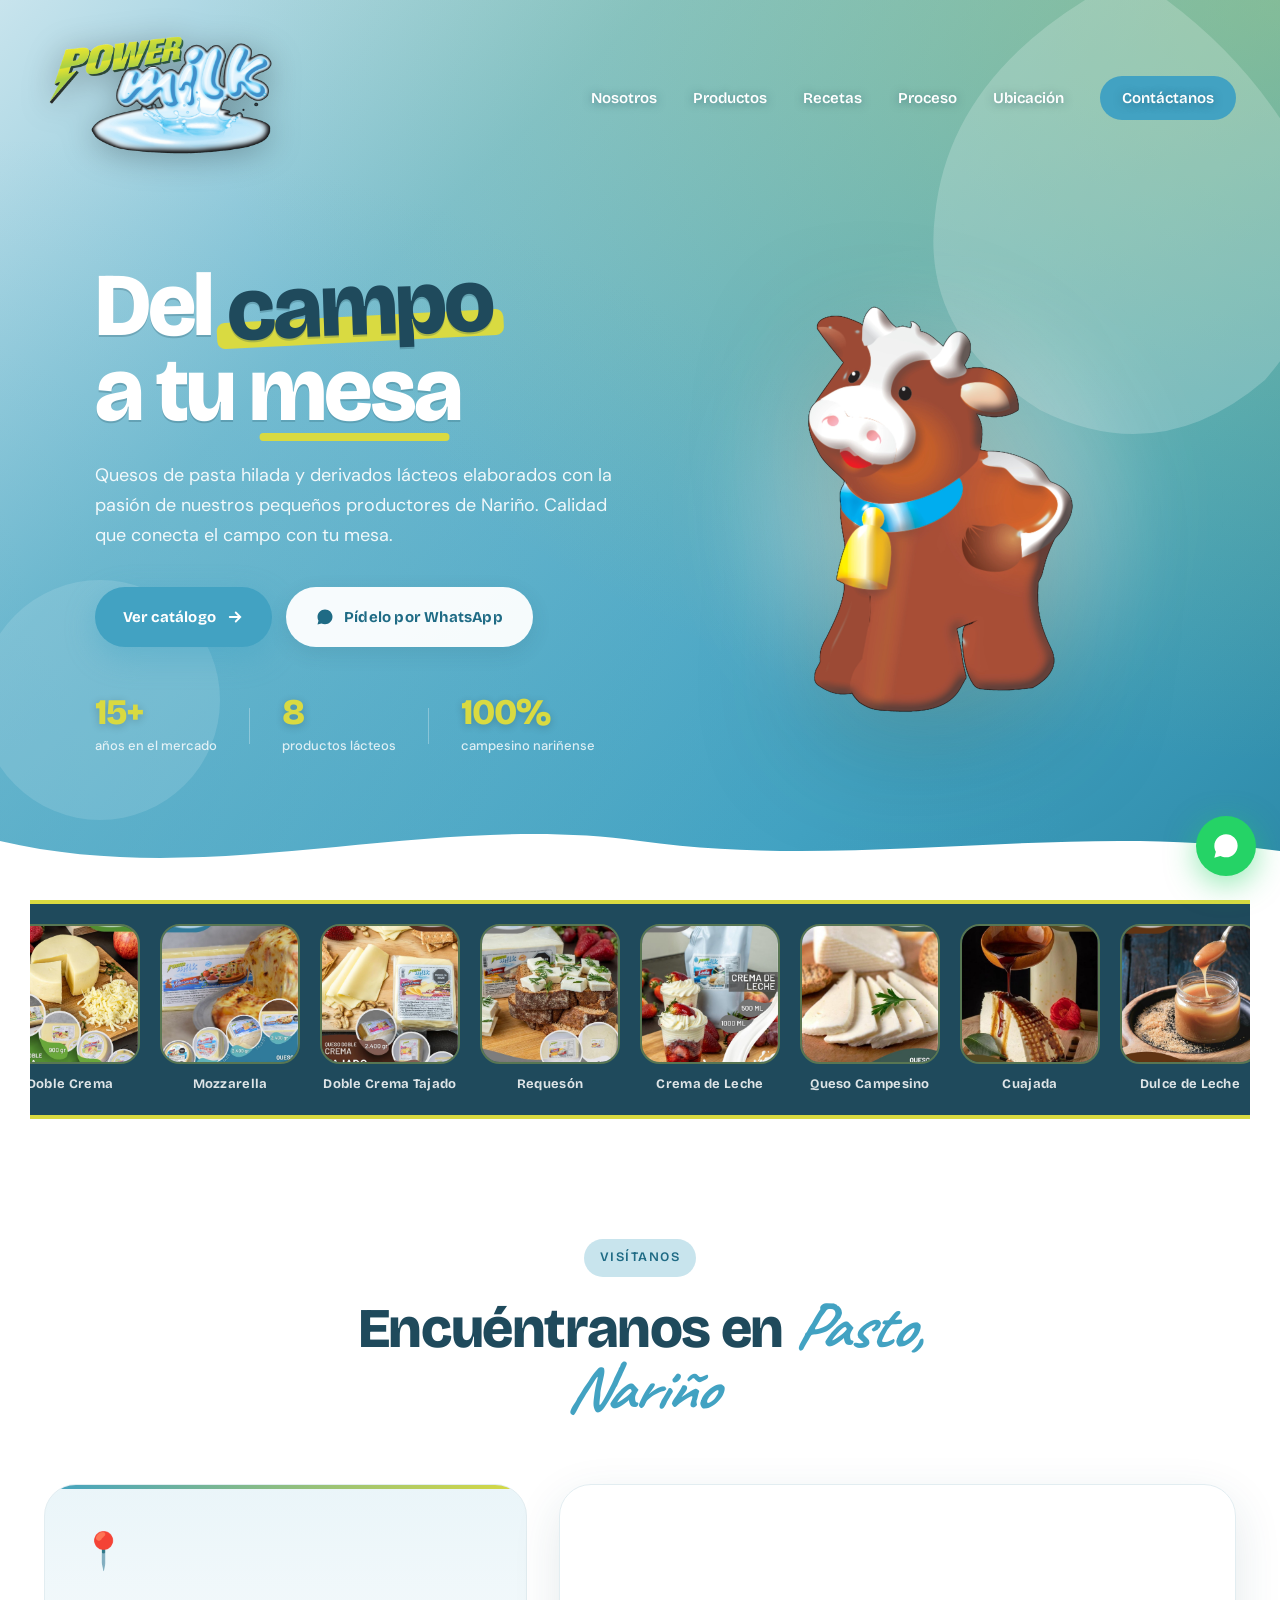
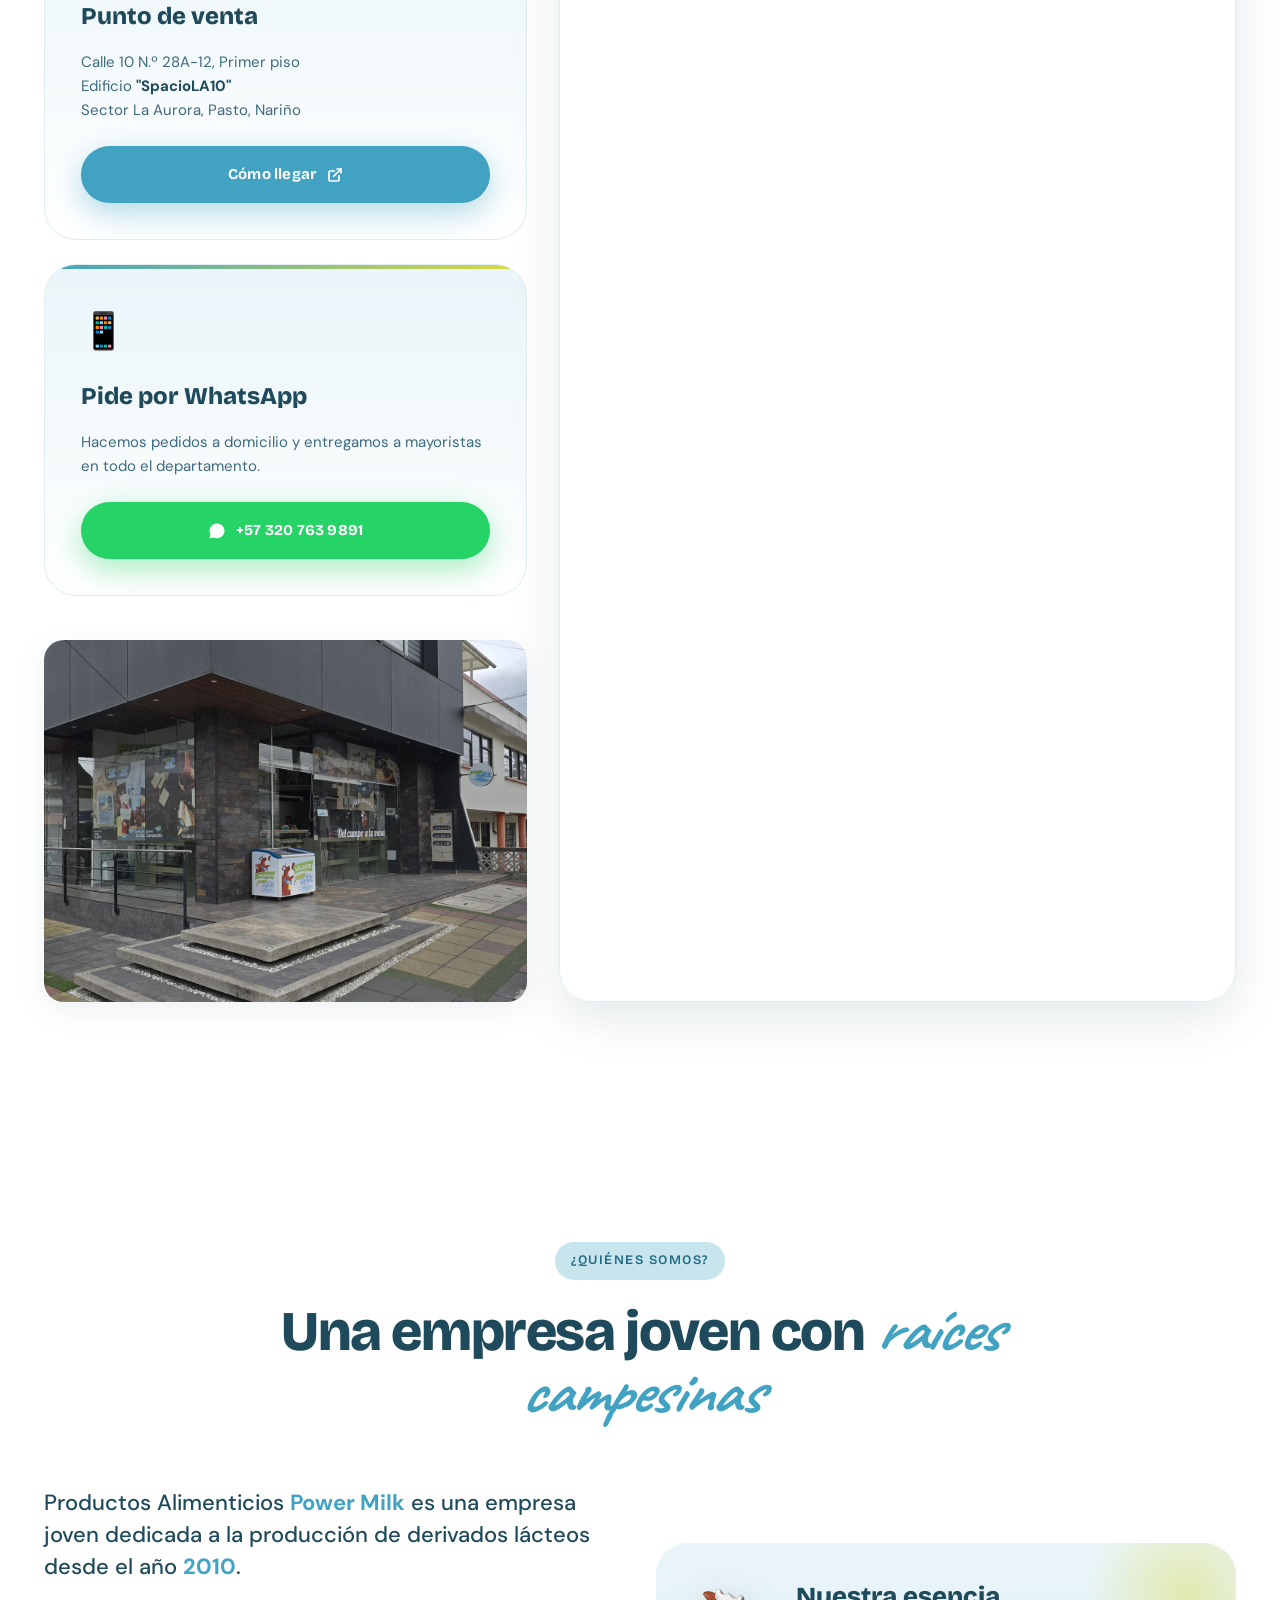
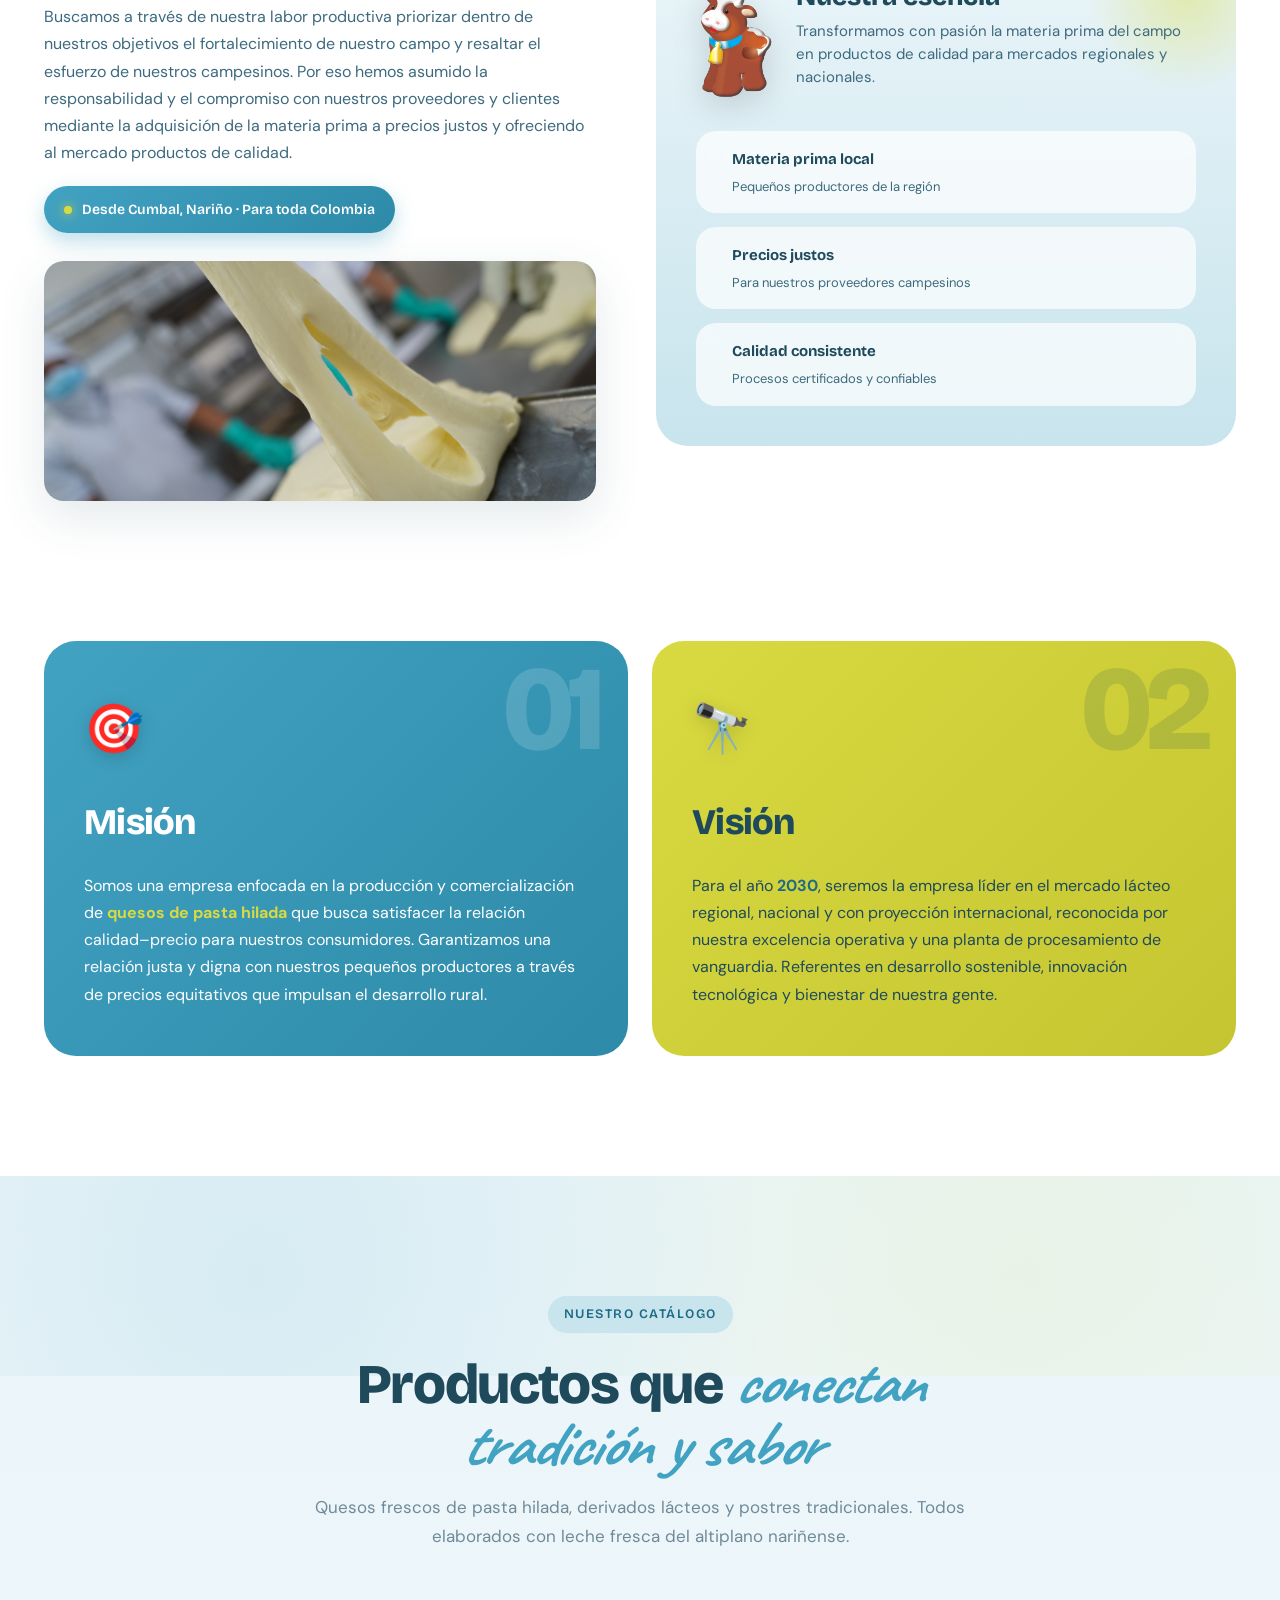
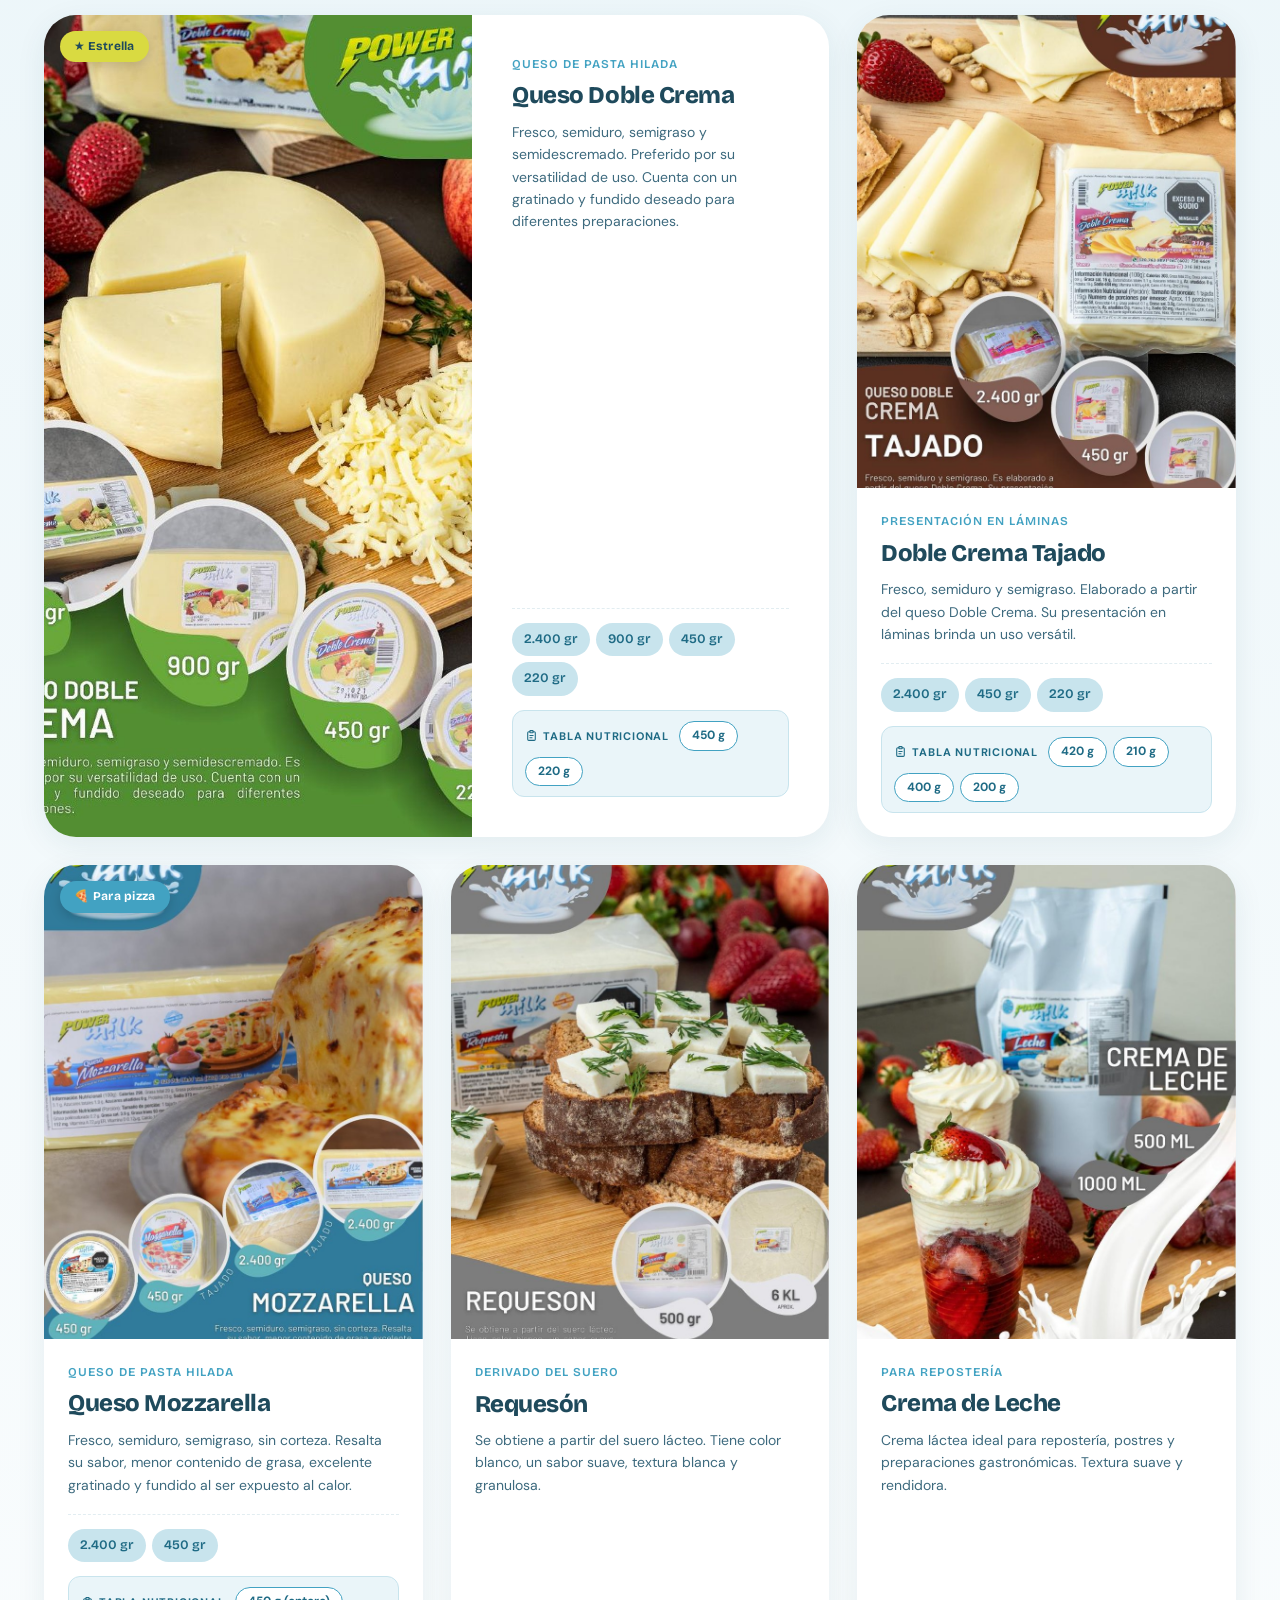
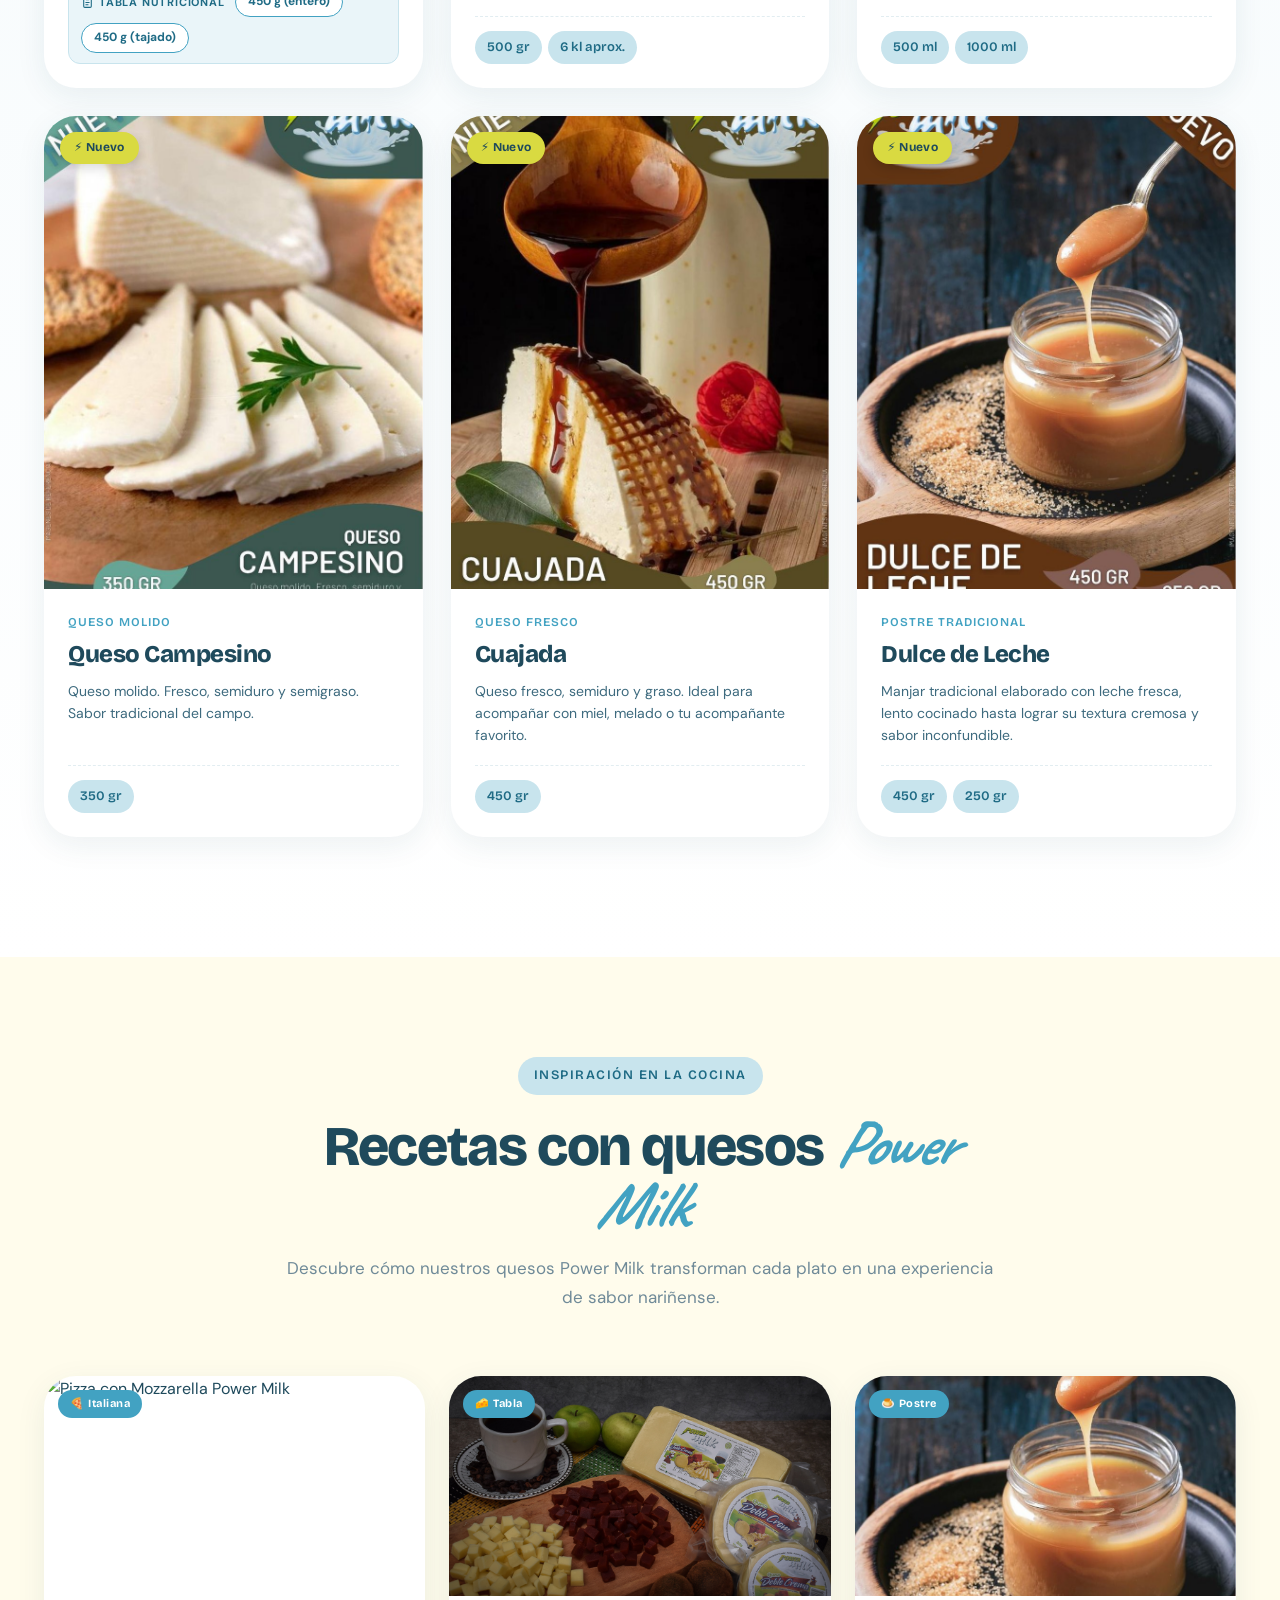
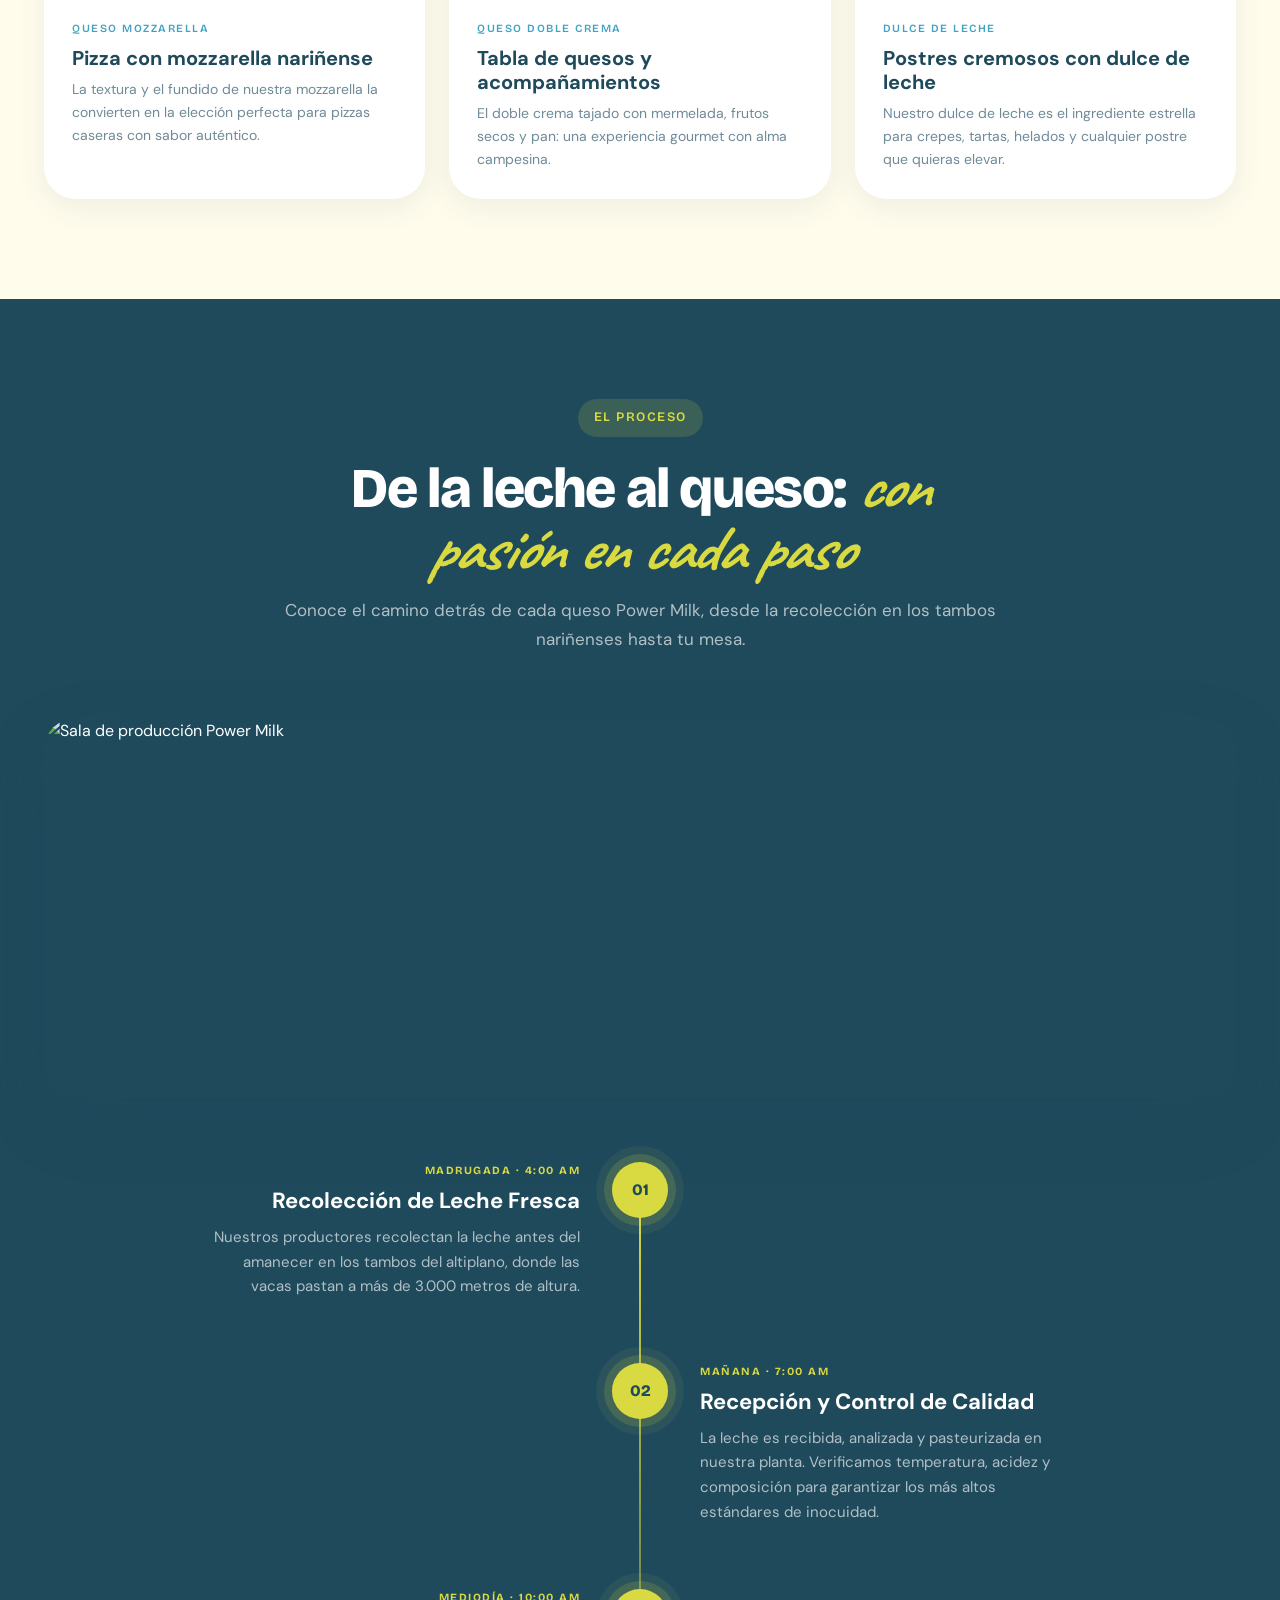
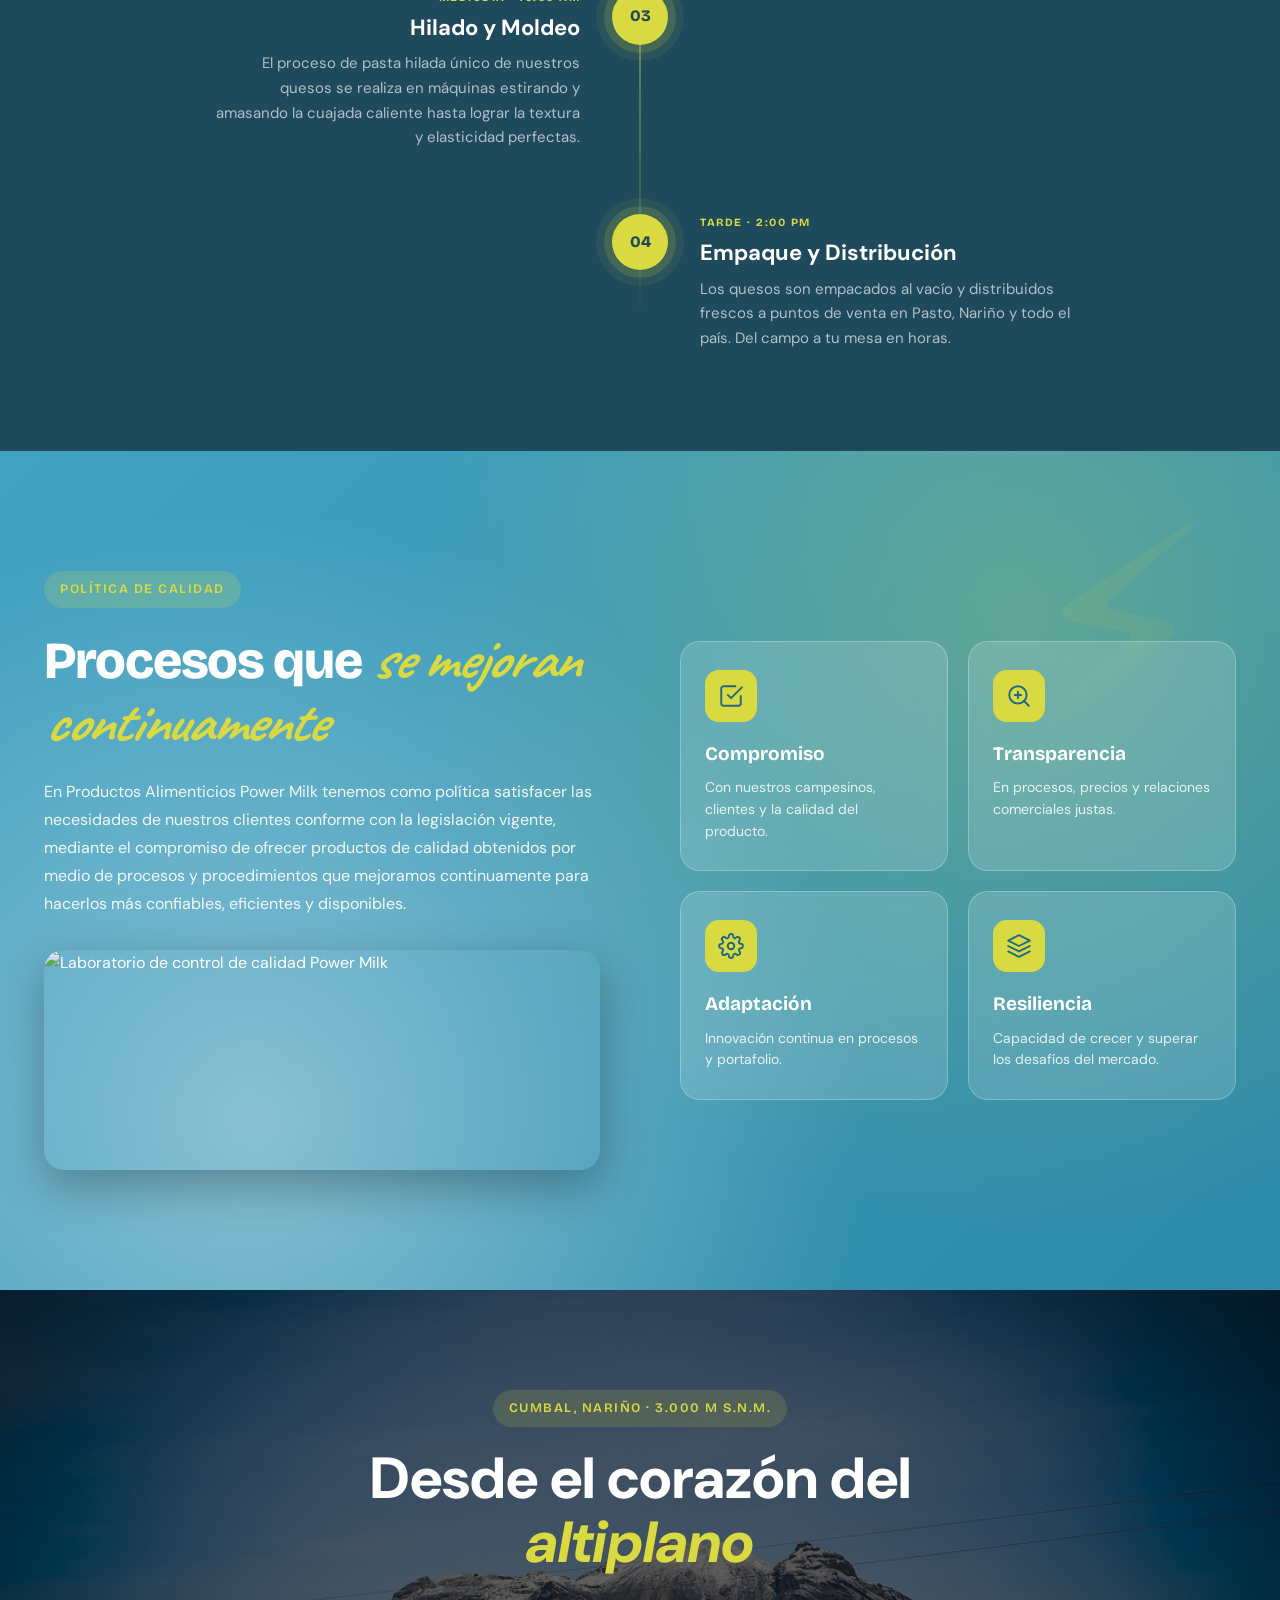
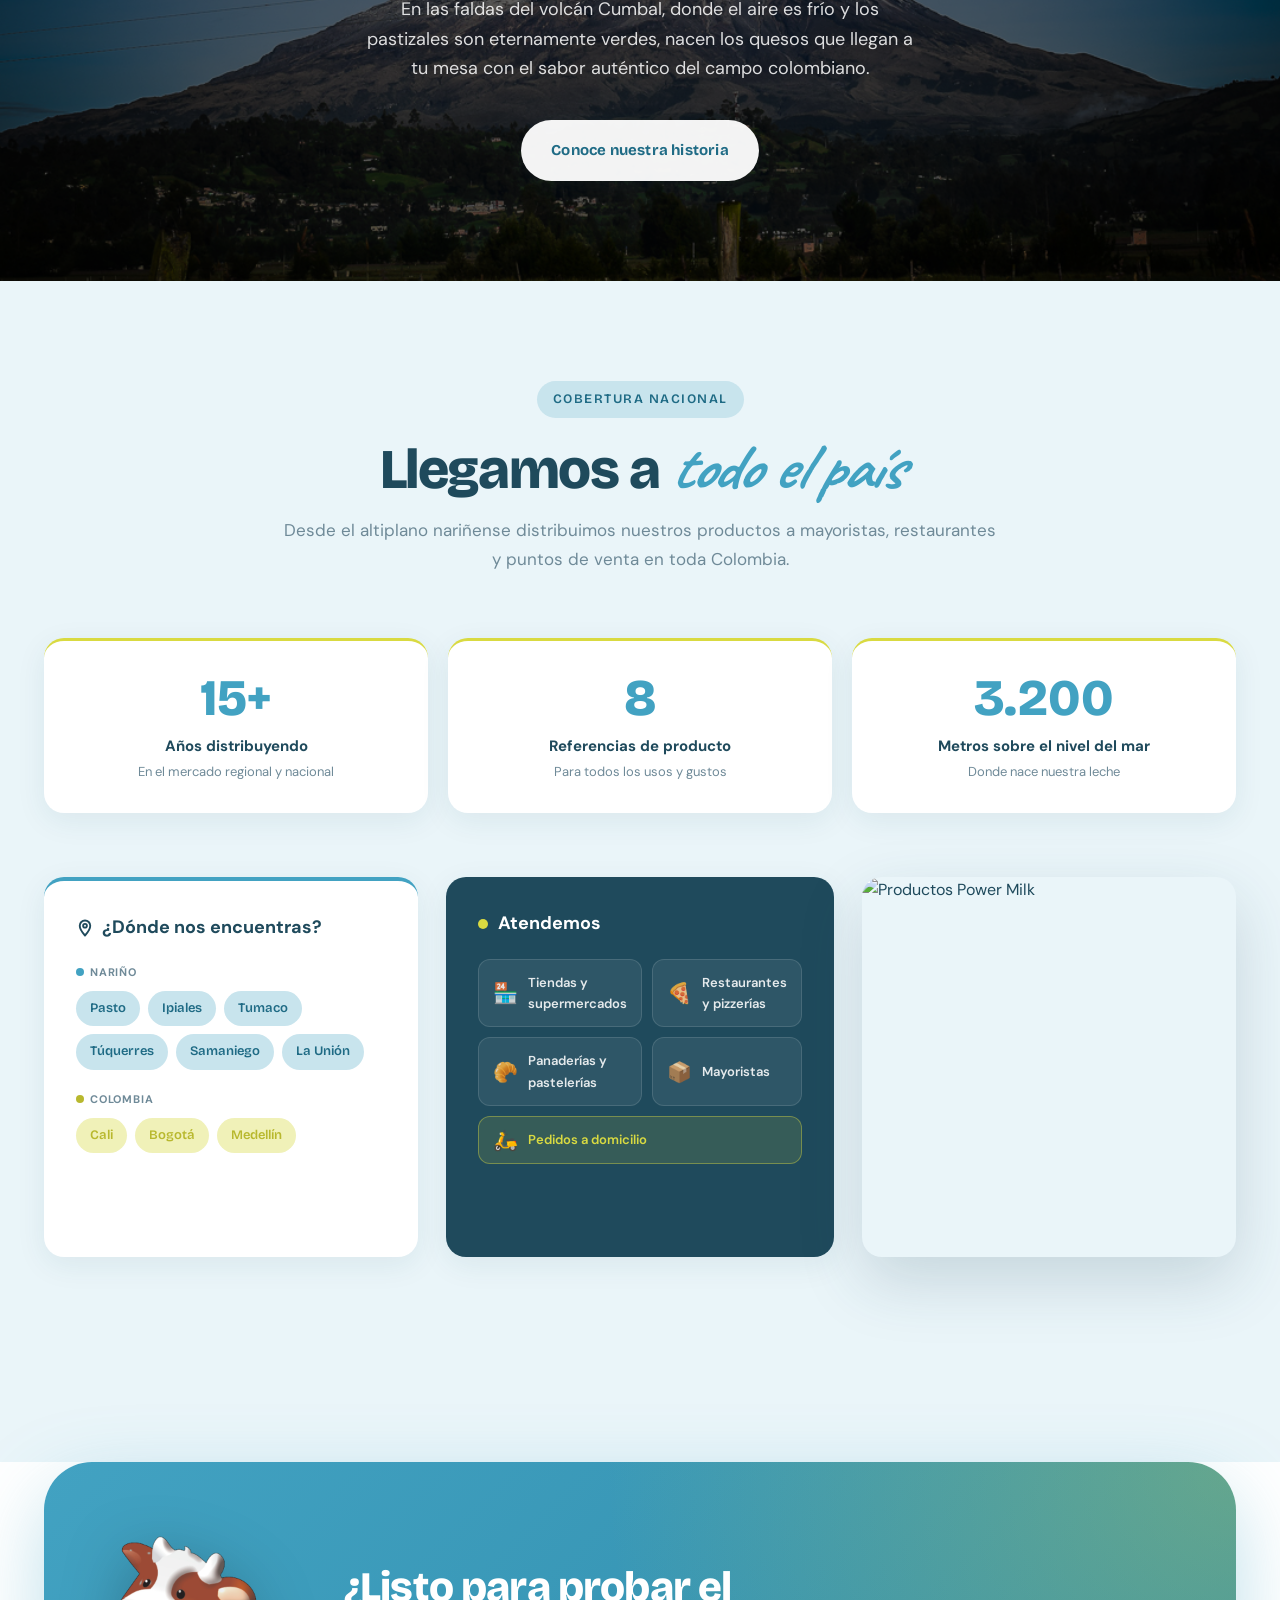
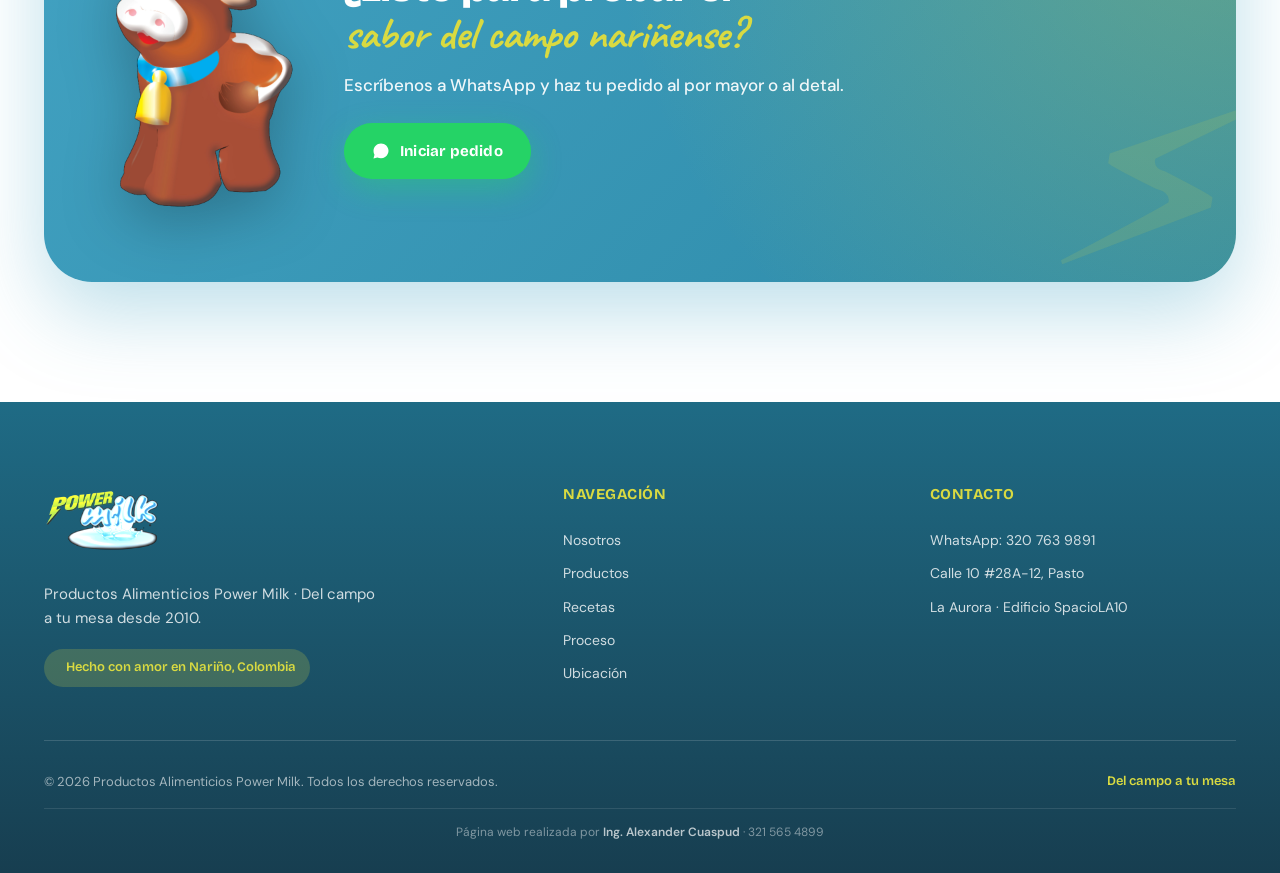
==== commit 12e88205: "fix: footer, modal nutricional, favicon y sitemap - Footer: reemplaza Calidad por Recetas y Proceso " ====
--- a/index.html
+++ b/index.html
@@ -836,7 +836,8 @@
           <h5>Navegación</h5>
           <a href="#nosotros">Nosotros</a>
           <a href="#productos">Productos</a>
-          <a href="#calidad">Calidad</a>
+          <a href="#recetas">Recetas</a>
+          <a href="#proceso">Proceso</a>
           <a href="#ubicacion">Ubicación</a>
         </div>
         <div class="footer-col">
--- a/styles.css
+++ b/styles.css
@@ -1862,21 +1862,19 @@
 }
 
 .nutri-modal {
+  display: none;
   position: fixed;
   inset: 0;
   z-index: 200;
-  display: flex;
   align-items: center;
   justify-content: center;
   padding: 20px;
   background: rgba(15, 40, 55, 0.72);
   backdrop-filter: blur(6px);
   -webkit-backdrop-filter: blur(6px);
-  opacity: 0;
-  pointer-events: none;
-  transition: opacity 0.3s;
 }
 .nutri-modal.open {
+  display: flex;
   opacity: 1;
   pointer-events: all;
 }
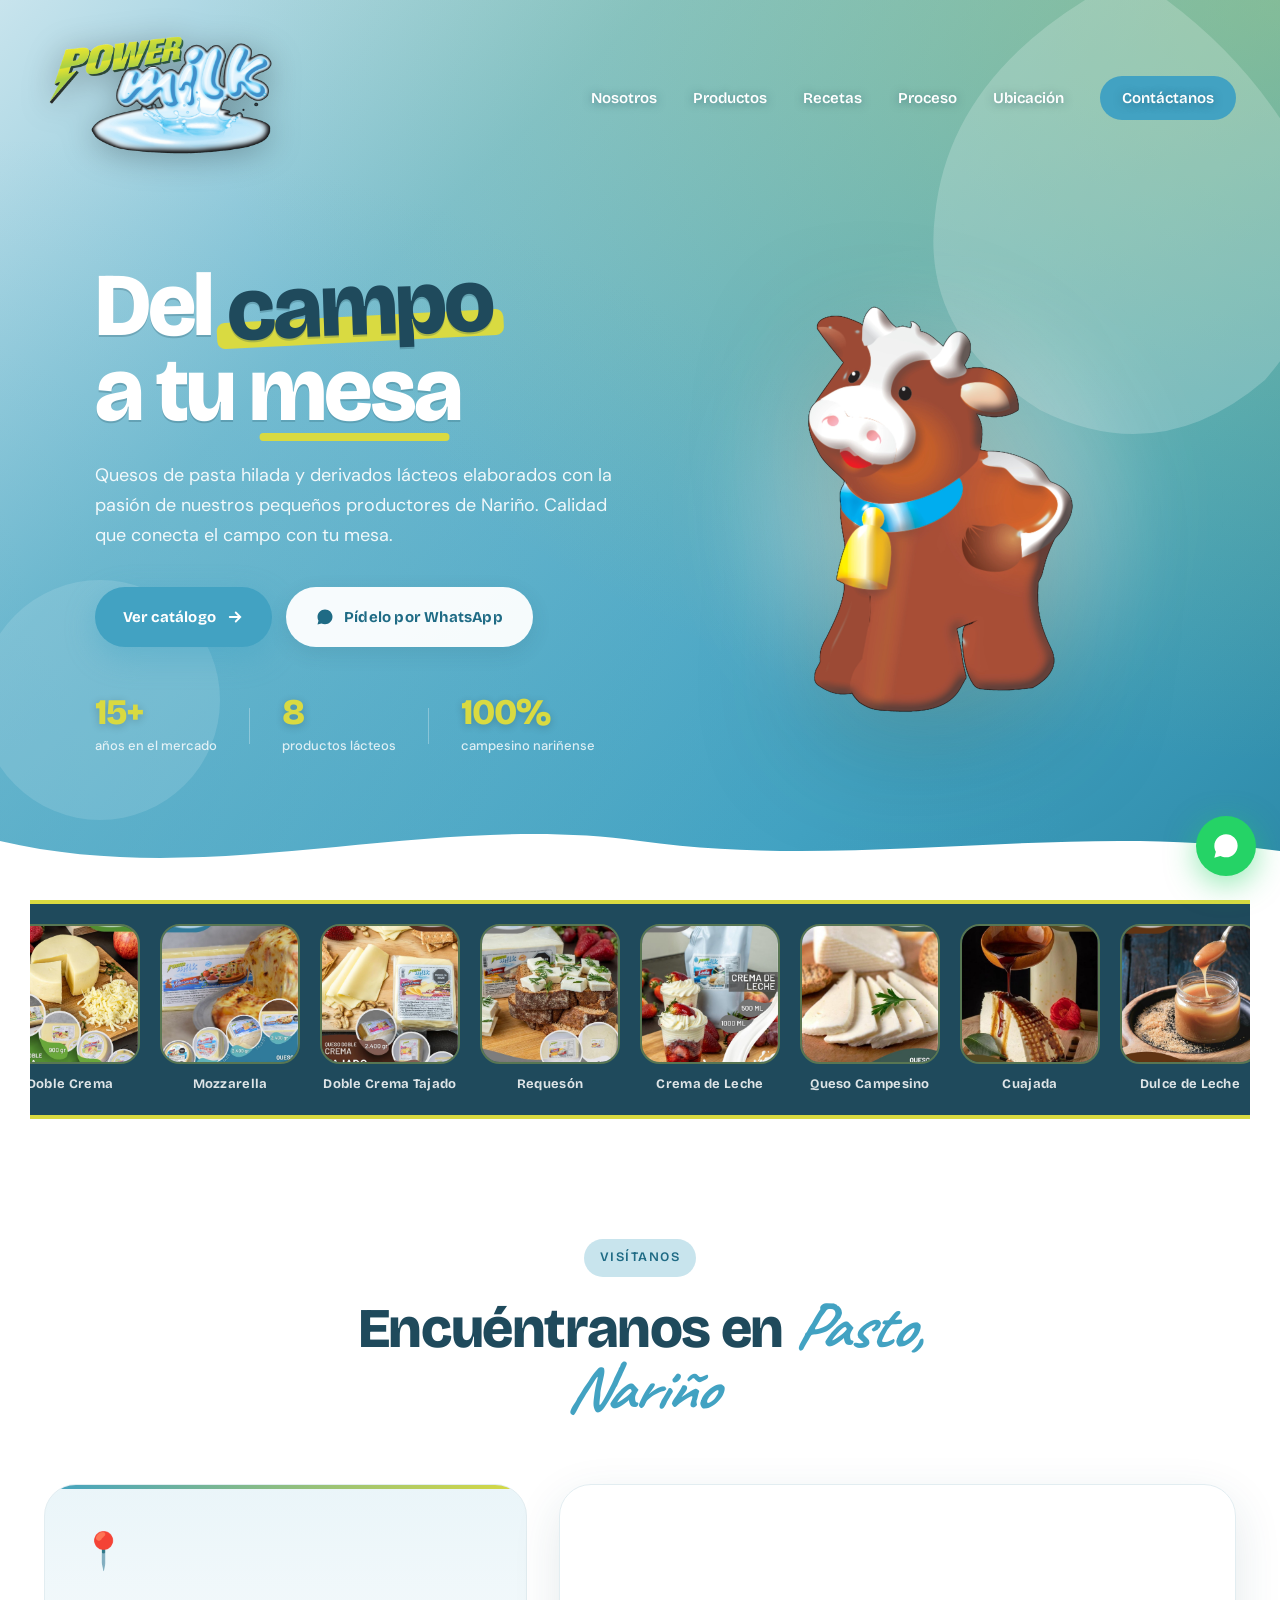
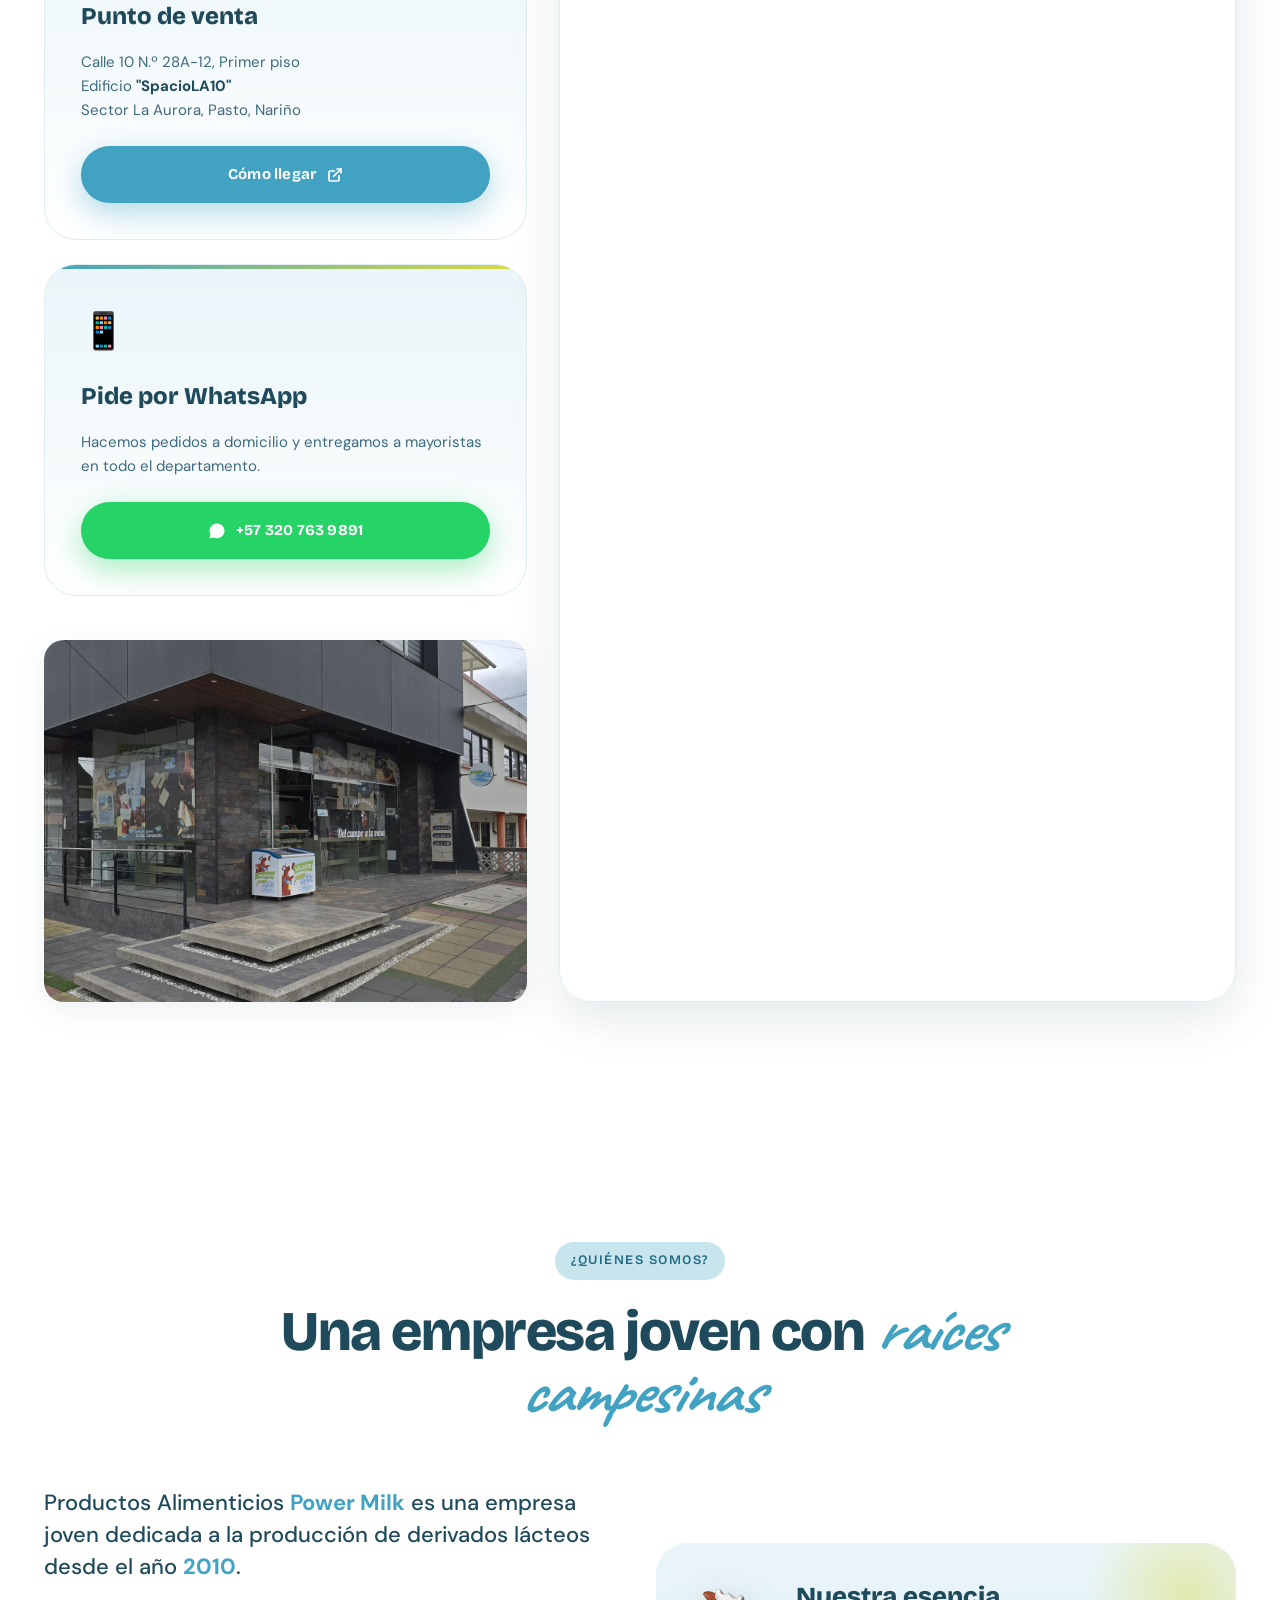
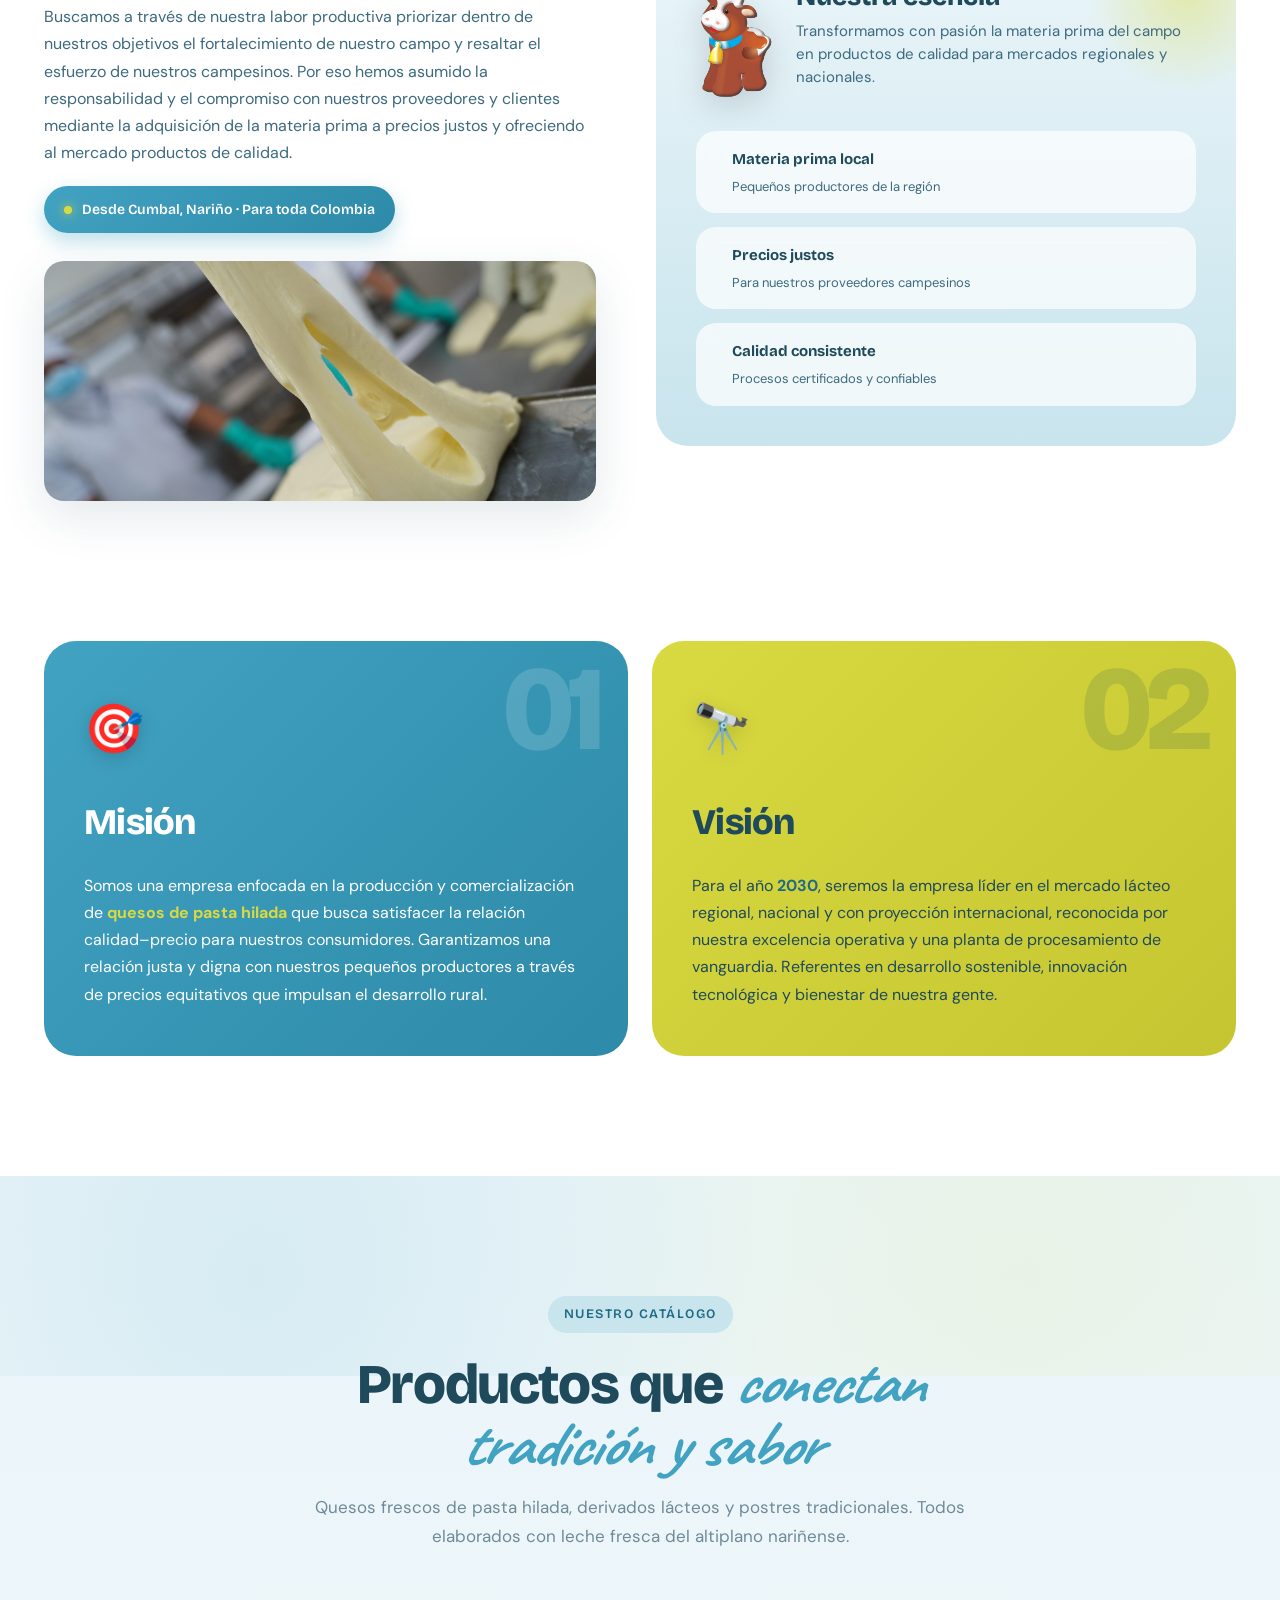
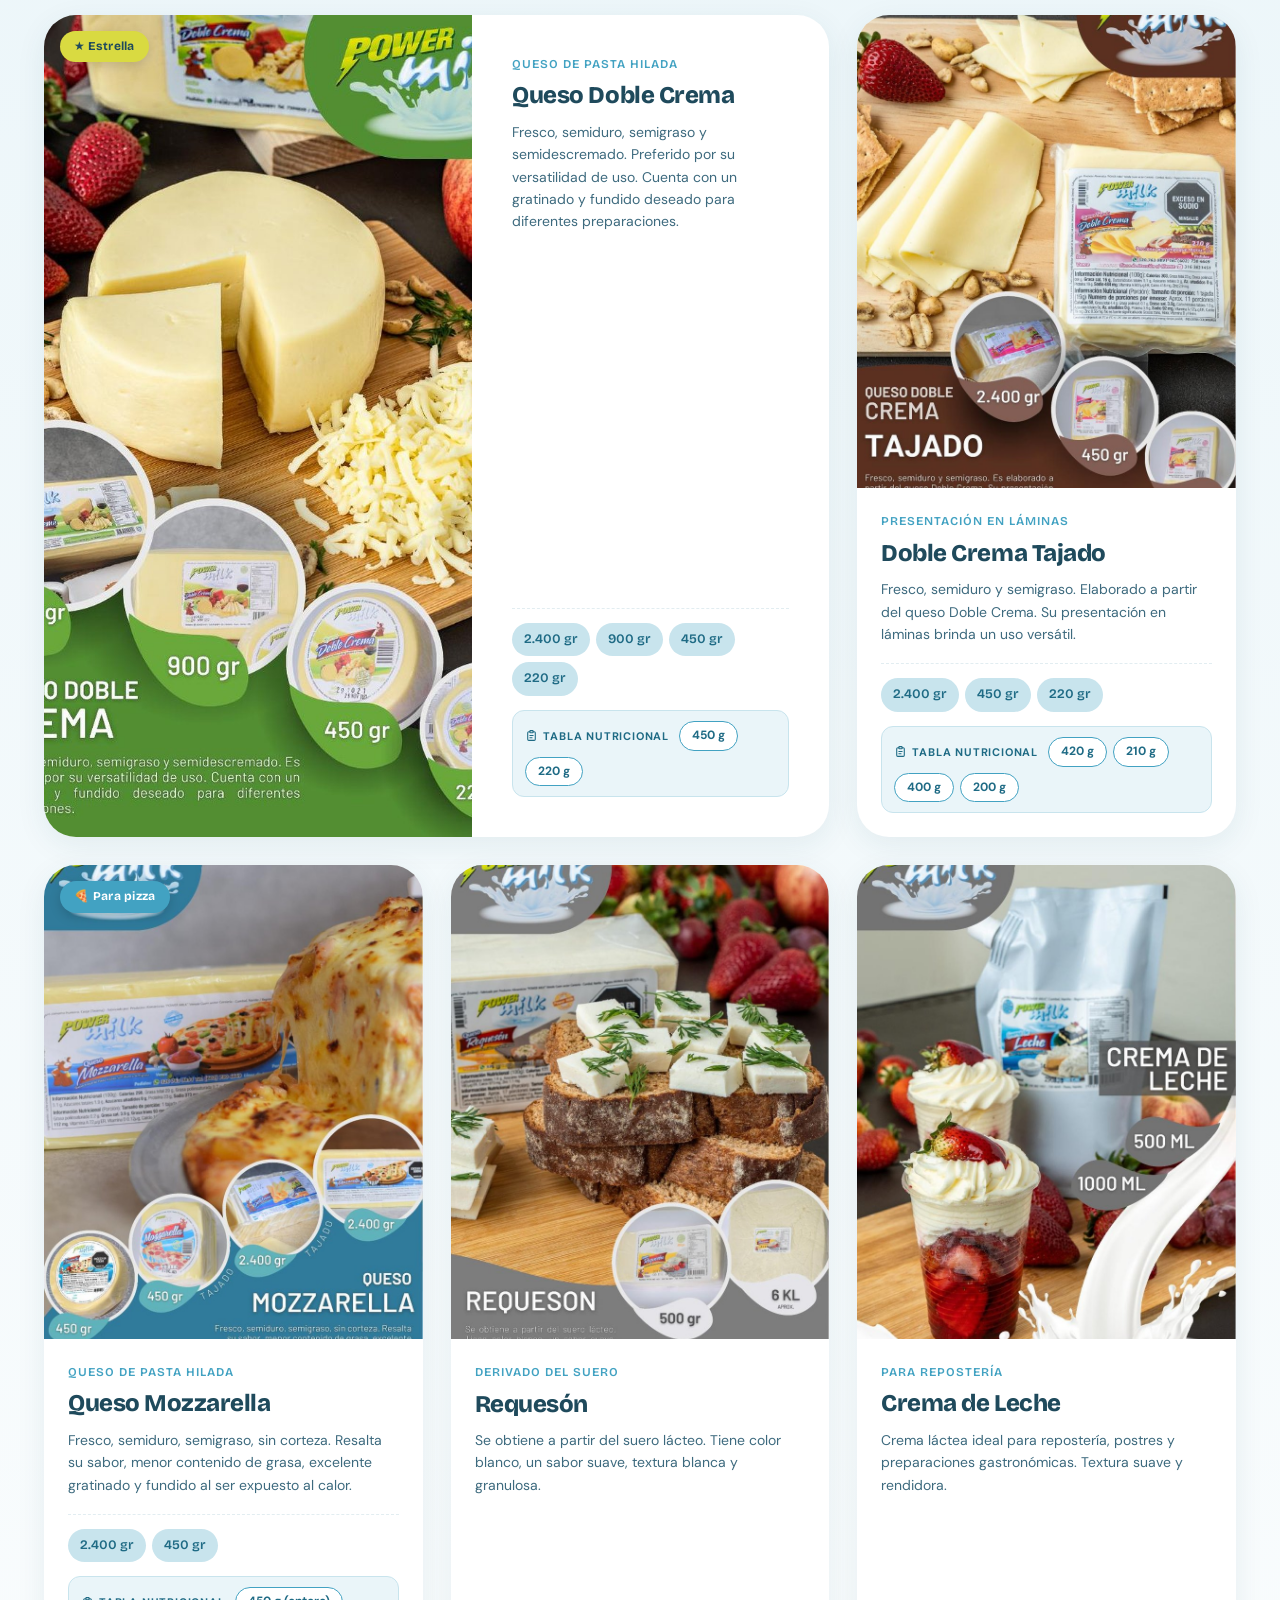
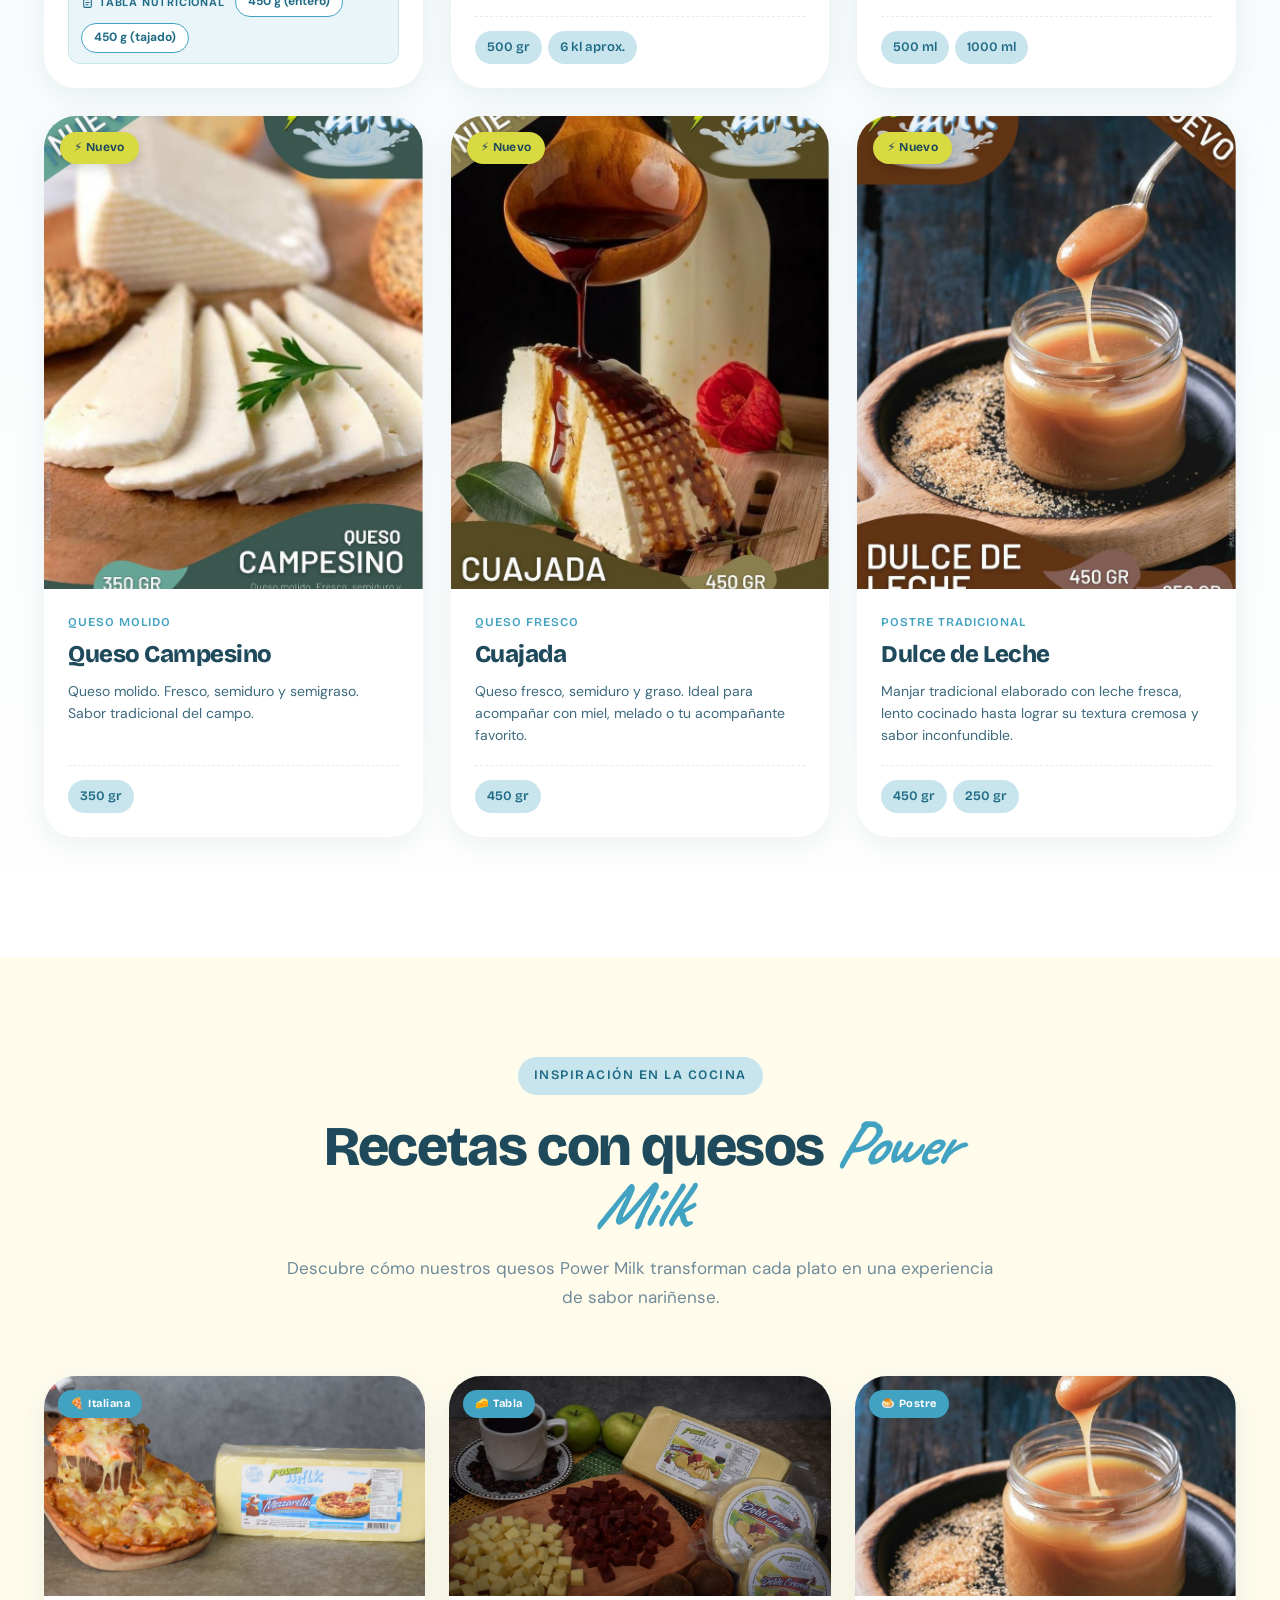
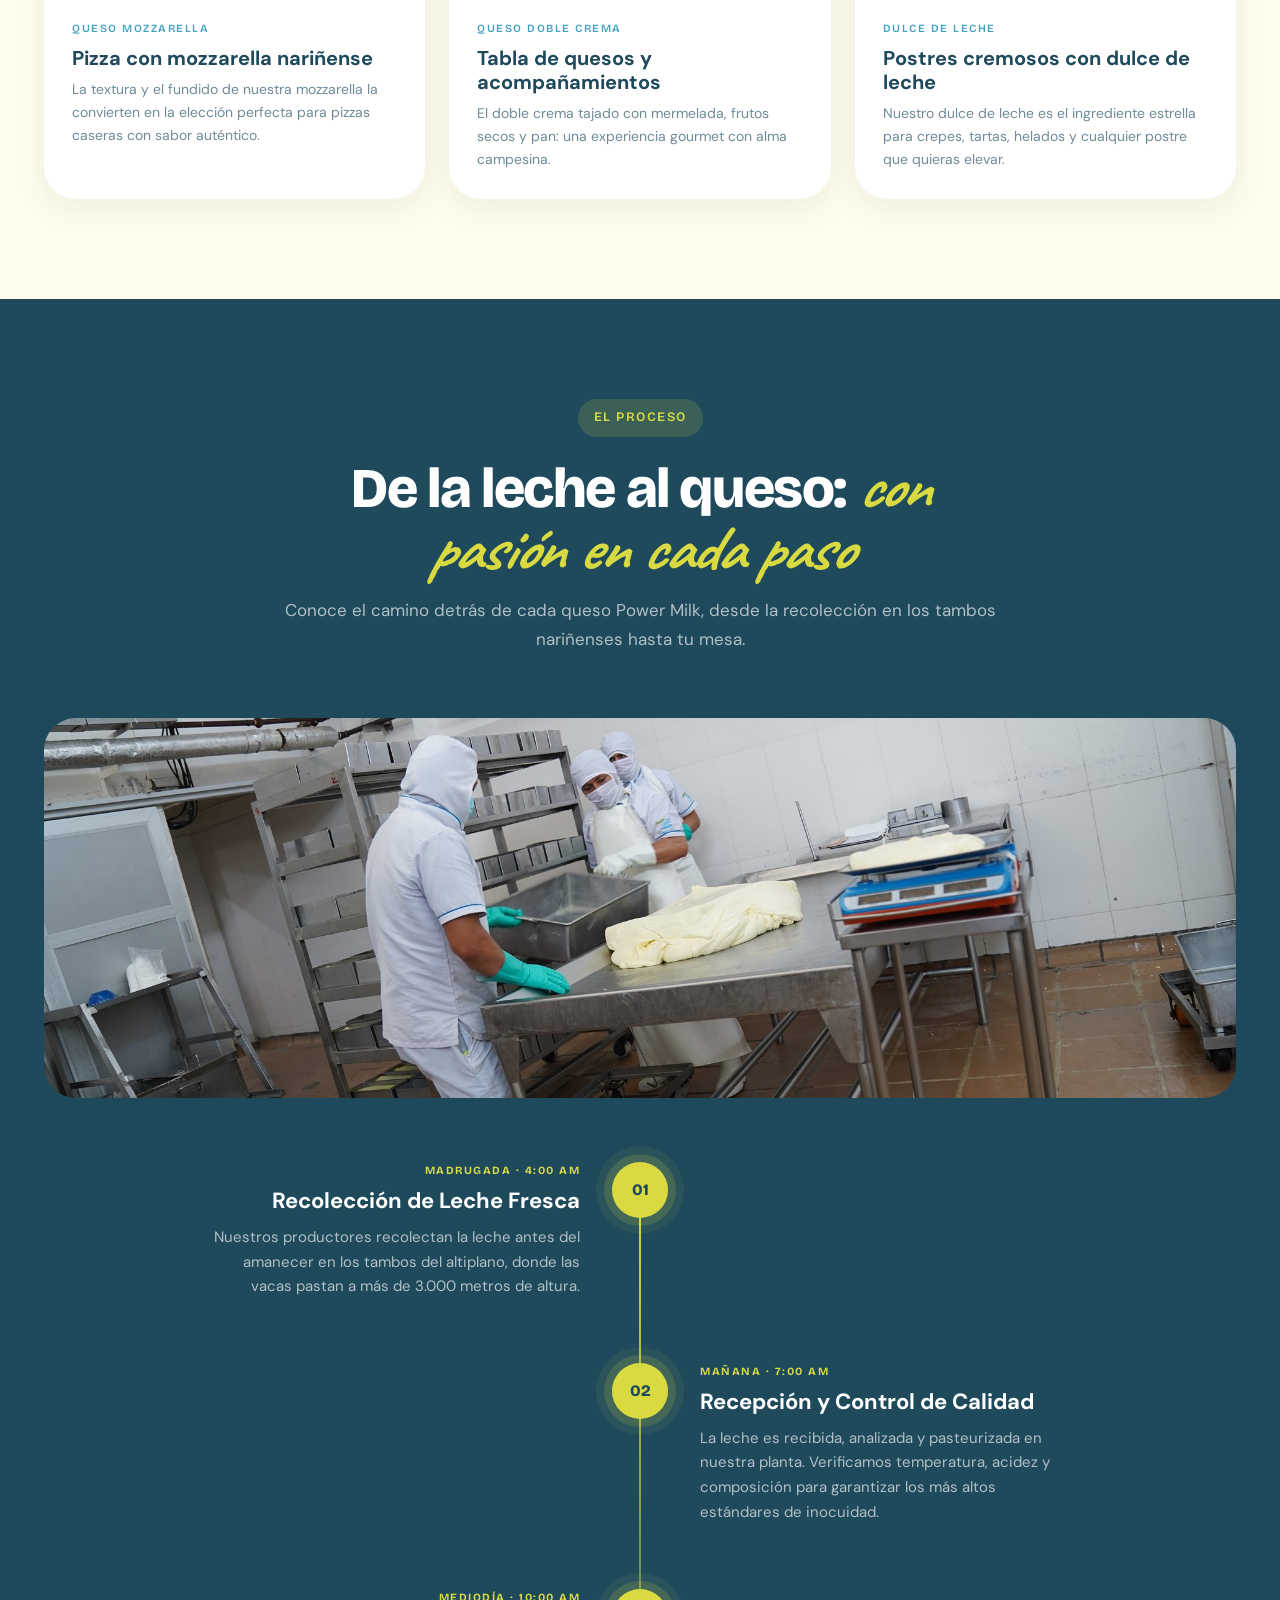
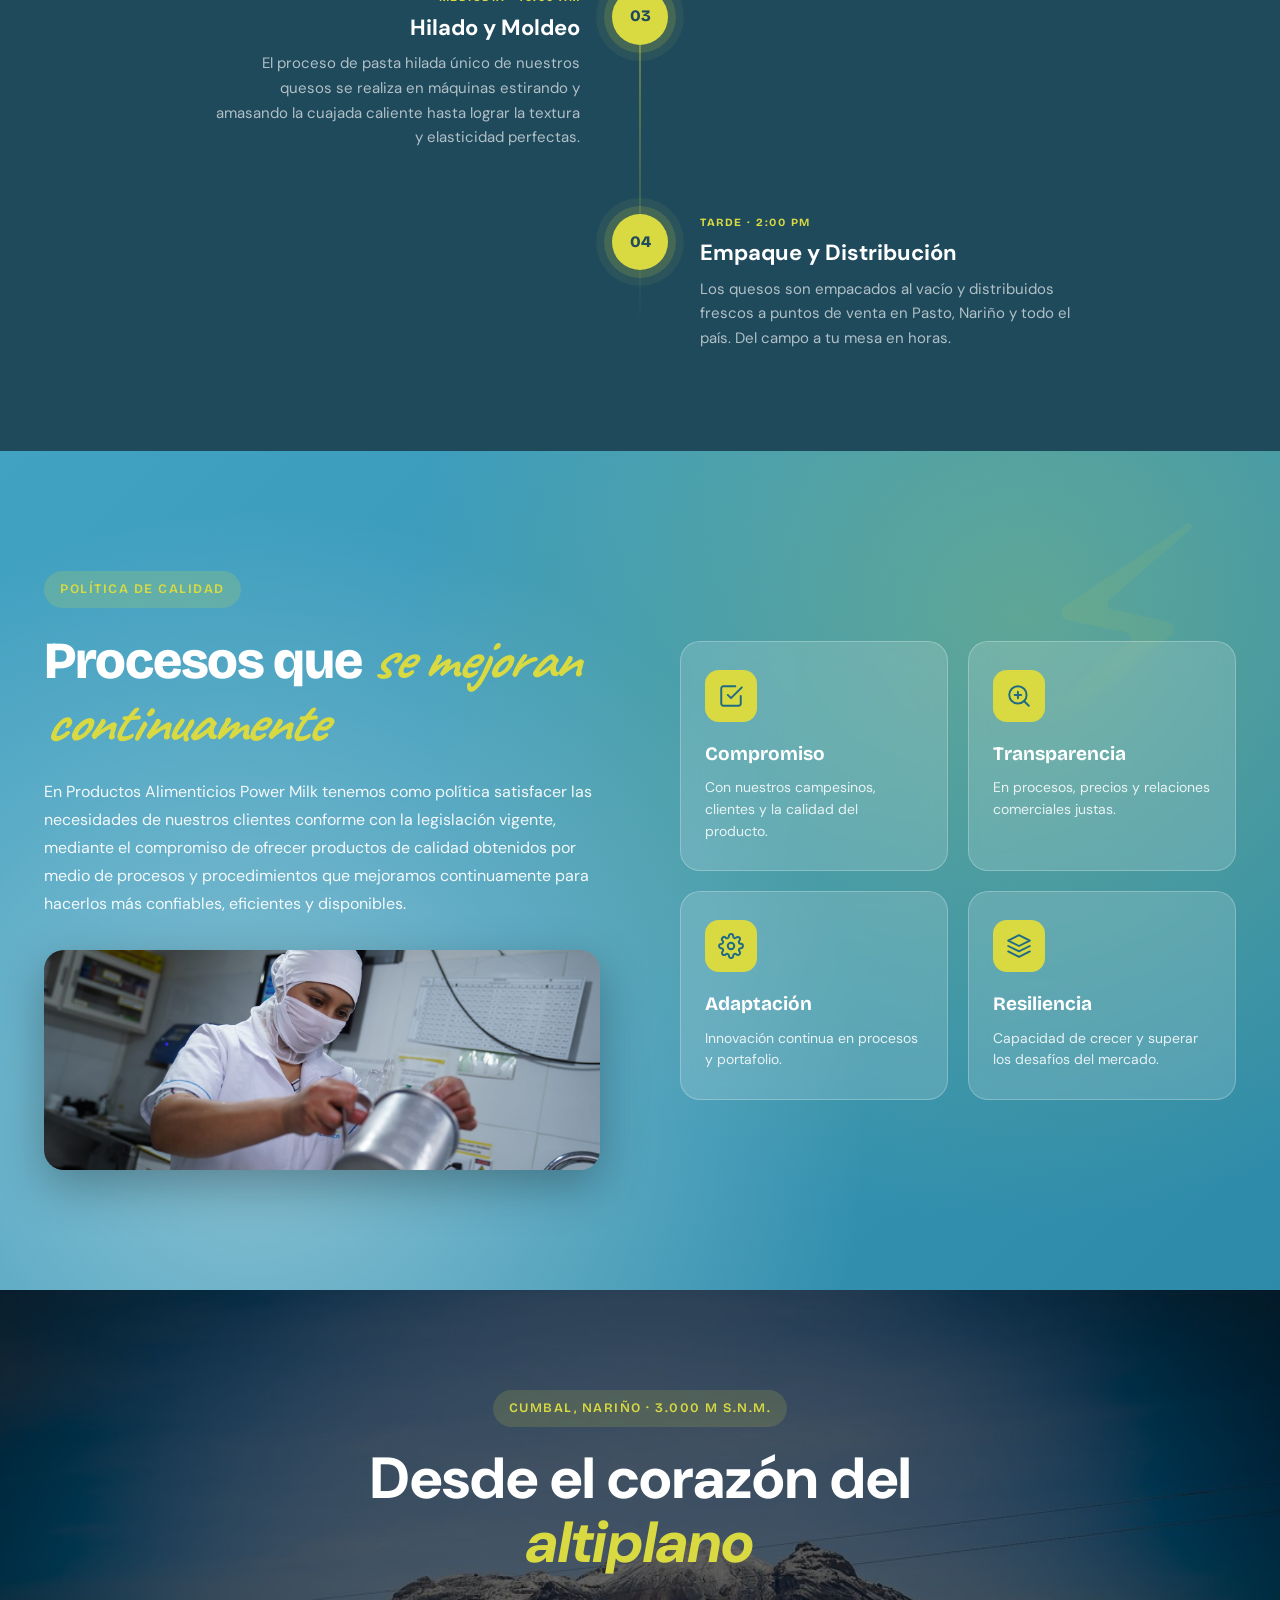
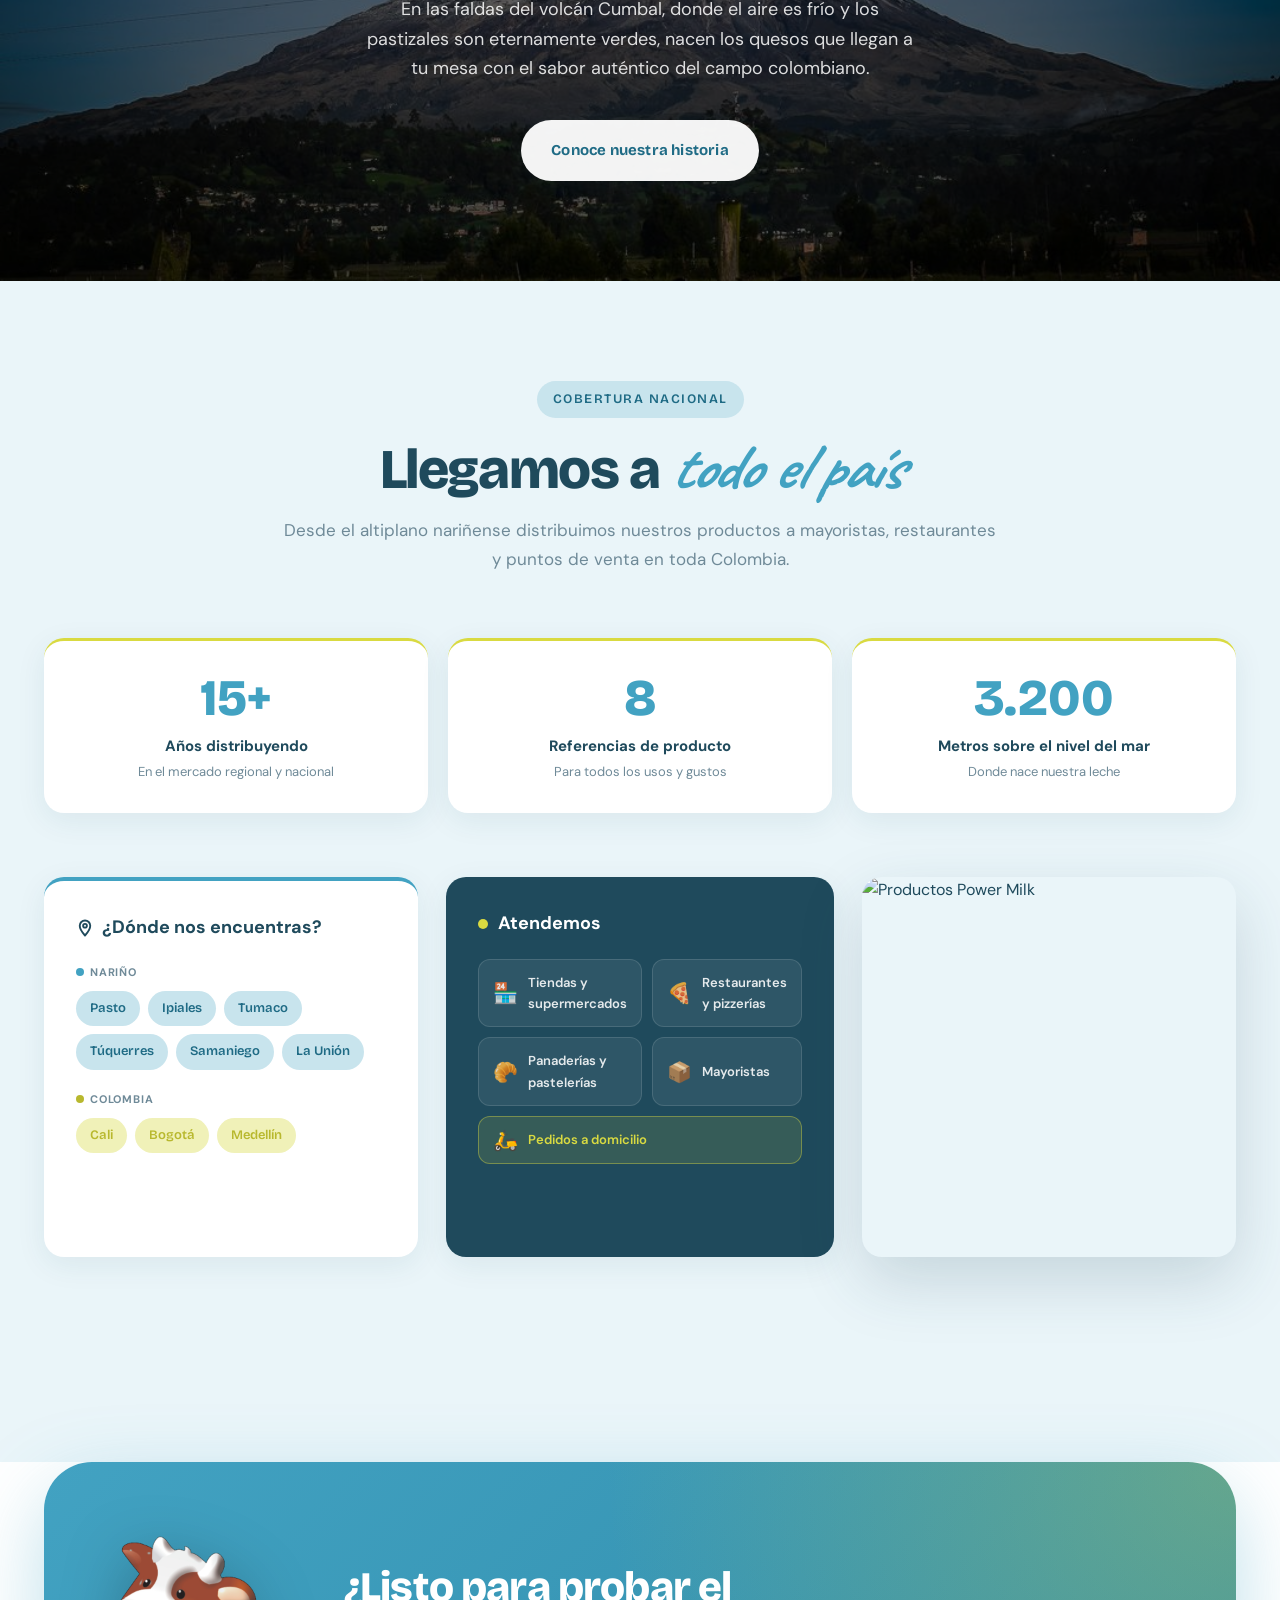
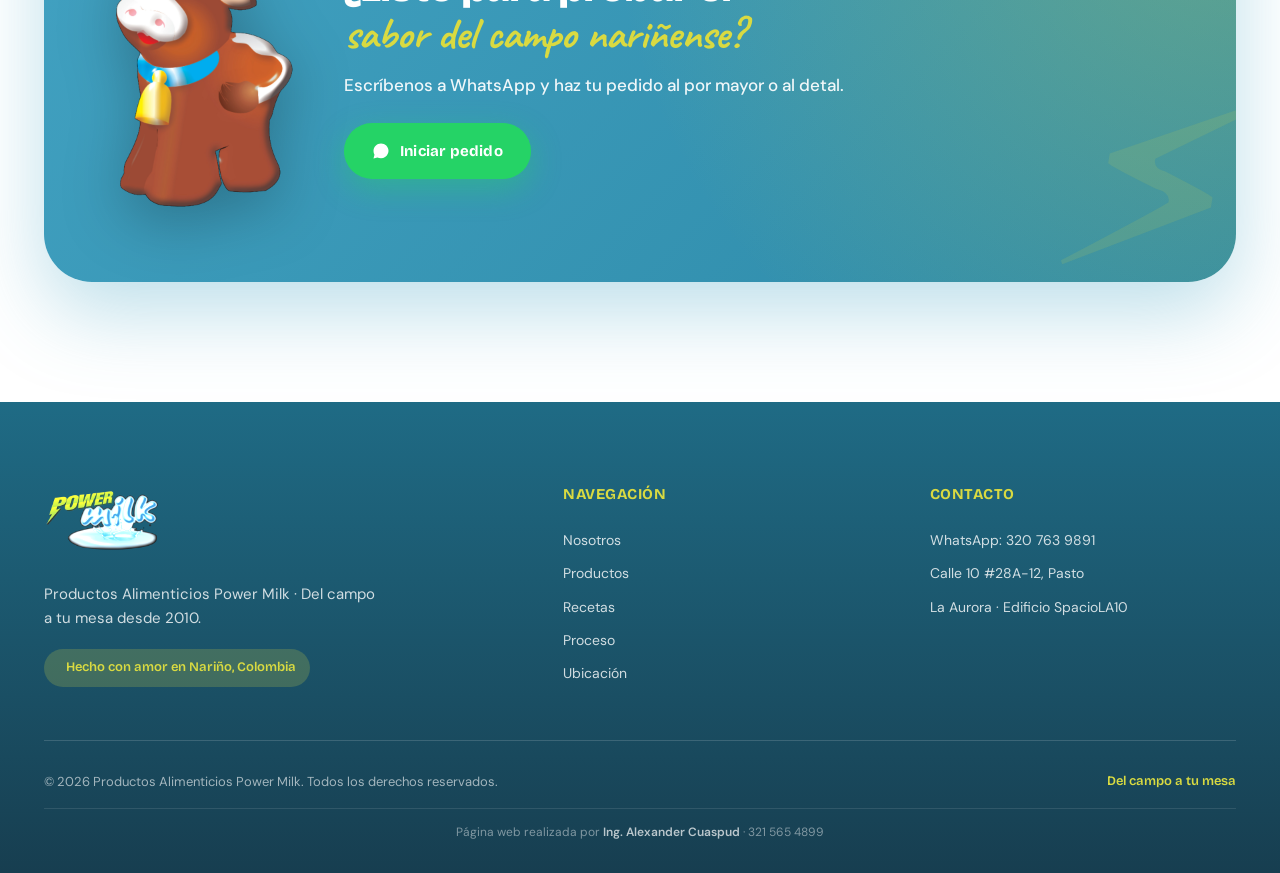
==== commit ce6cc455: "feat: agregar favicon con logo Power Milk sobre fondo cyan Genera favicon cuadrado (logo centrado so" ====
--- a/index.html
+++ b/index.html
@@ -4,26 +4,144 @@
 <head>
   <meta charset="UTF-8" />
   <meta name="viewport" content="width=device-width, initial-scale=1.0" />
+
+  <!-- ===== SEO básico ===== -->
+  <title>Power Milk · Quesos y Lácteos de Nariño | Doble Crema y Mozzarella</title>
   <meta name="description"
-    content="Power Milk · Productos lácteos frescos del campo a tu mesa. Quesos de pasta hilada, doble crema, mozzarella, requesón y más. Pasto, Nariño." />
+    content="Quesos y lácteos Power Milk: doble crema, mozzarella, requesón, cuajada y más, elaborados en Cumbal, Nariño. Punto de venta en Pasto y pedidos por WhatsApp a toda Colombia." />
   <meta name="keywords"
-    content="Power Milk, queso doble crema, mozzarella, requesón, lácteos Pasto, quesos Nariño, productos lácteos Colombia" />
+    content="Power Milk, lácteos Cumbal, quesos Cumbal Nariño, queso doble crema, queso mozzarella, requesón, cuajada, lácteos Pasto, quesos Nariño, productos lácteos Colombia, queso pasta hilada" />
   <meta name="author" content="Productos Alimenticios Power Milk" />
-  <meta property="og:title" content="Power Milk · Del campo a tu mesa" />
+  <meta name="robots" content="index, follow, max-image-preview:large" />
+  <meta name="theme-color" content="#42A2C2" />
+  <link rel="canonical" href="https://lacteospowermilk.com/" />
+
+  <!-- ===== Favicon ===== -->
+  <link rel="icon" type="image/x-icon" href="/favicon.ico" />
+  <link rel="icon" type="image/png" sizes="48x48" href="/favicon-48x48.png" />
+  <link rel="icon" type="image/png" sizes="96x96" href="/favicon-96x96.png" />
+  <link rel="icon" type="image/png" sizes="192x192" href="/favicon-192x192.png" />
+  <link rel="apple-touch-icon" sizes="180x180" href="/apple-touch-icon.png" />
+  <link rel="manifest" href="/site.webmanifest" />
+
+  <!-- ===== Geolocalización (SEO local) ===== -->
+  <meta name="geo.region" content="CO-NAR" />
+  <meta name="geo.placename" content="Pasto, Nariño, Colombia" />
+  <meta name="geo.position" content="1.2132209;-77.2862558" />
+  <meta name="ICBM" content="1.2132209, -77.2862558" />
+
+  <!-- ===== Open Graph (Facebook / WhatsApp) ===== -->
+  <meta property="og:type" content="website" />
+  <meta property="og:site_name" content="Power Milk" />
+  <meta property="og:locale" content="es_CO" />
+  <meta property="og:title" content="Power Milk · Quesos y Lácteos de Nariño" />
   <meta property="og:description"
-    content="Quesos frescos de pasta hilada producidos con la pasión y el esfuerzo de nuestros pequeños productores nariñenses." />
-  <meta property="og:type" content="website" />
+    content="Quesos frescos de pasta hilada elaborados en Cumbal, Nariño. Doble crema, mozzarella, requesón y más. Punto de venta en Pasto · Pedidos por WhatsApp." />
   <meta property="og:image" content="https://lacteospowermilk.com/logo.png" />
+  <meta property="og:image:alt" content="Power Milk · Productos lácteos de Nariño" />
   <meta property="og:url" content="https://lacteospowermilk.com/" />
-  <title>Power Milk · Del campo a tu mesa</title>
-  <link rel="canonical" href="https://lacteospowermilk.com/" />
-  <link rel="icon" type="image/png" href="/logo.png" />
+
+  <!-- ===== Twitter Card ===== -->
+  <meta name="twitter:card" content="summary_large_image" />
+  <meta name="twitter:title" content="Power Milk · Quesos y Lácteos de Nariño" />
+  <meta name="twitter:description"
+    content="Quesos frescos de pasta hilada elaborados en Cumbal, Nariño. Doble crema, mozzarella, requesón y más. Pedidos por WhatsApp." />
+  <meta name="twitter:image" content="https://lacteospowermilk.com/logo.png" />
   <link rel="preconnect" href="https://fonts.googleapis.com" />
   <link rel="preconnect" href="https://fonts.gstatic.com" crossorigin />
   <link
     href="https://fonts.googleapis.com/css2?family=Bricolage+Grotesque:opsz,wght@12..96,400;12..96,600;12..96,700;12..96,800&family=DM+Sans:opsz,wght@9..40,400;9..40,500;9..40,600&family=Caveat:wght@500;700&display=swap"
     rel="stylesheet" />
   <link rel="stylesheet" href="/styles.css" />
+
+  <!-- ===== Datos estructurados Schema.org ===== -->
+  <script type="application/ld+json">
+  {
+    "@context": "https://schema.org",
+    "@graph": [
+      {
+        "@type": "Organization",
+        "@id": "https://lacteospowermilk.com/#organization",
+        "name": "Productos Alimenticios Power Milk",
+        "alternateName": "Power Milk",
+        "url": "https://lacteospowermilk.com/",
+        "logo": "https://lacteospowermilk.com/logo.png",
+        "image": "https://lacteospowermilk.com/logo.png",
+        "description": "Empresa nariñense dedicada a la producción de quesos de pasta hilada y derivados lácteos desde 2010, con origen en Cumbal, Nariño.",
+        "foundingDate": "2010",
+        "foundingLocation": {
+          "@type": "Place",
+          "name": "Cumbal, Nariño, Colombia",
+          "address": {
+            "@type": "PostalAddress",
+            "addressLocality": "Cumbal",
+            "addressRegion": "Nariño",
+            "addressCountry": "CO"
+          }
+        },
+        "telephone": "+57-320-763-9891",
+        "contactPoint": {
+          "@type": "ContactPoint",
+          "telephone": "+57-320-763-9891",
+          "contactType": "ventas",
+          "areaServed": "CO",
+          "availableLanguage": "es"
+        }
+      },
+      {
+        "@type": "Store",
+        "@id": "https://lacteospowermilk.com/#tienda",
+        "name": "Power Milk · Punto de venta",
+        "parentOrganization": { "@id": "https://lacteospowermilk.com/#organization" },
+        "url": "https://lacteospowermilk.com/",
+        "image": "https://lacteospowermilk.com/punto_de_venta.jpg",
+        "logo": "https://lacteospowermilk.com/logo.png",
+        "telephone": "+57-320-763-9891",
+        "priceRange": "$$",
+        "currenciesAccepted": "COP",
+        "address": {
+          "@type": "PostalAddress",
+          "streetAddress": "Calle 10 N.º 28A-12, Edificio SpacioLA10, Sector La Aurora",
+          "addressLocality": "Pasto",
+          "addressRegion": "Nariño",
+          "postalCode": "520001",
+          "addressCountry": "CO"
+        },
+        "geo": {
+          "@type": "GeoCoordinates",
+          "latitude": 1.2132209,
+          "longitude": -77.2862558
+        },
+        "hasMap": "https://www.google.com/maps/place/Luguicol/@1.2132419,-77.2864142,17z",
+        "areaServed": [
+          { "@type": "City", "name": "Pasto" },
+          { "@type": "City", "name": "Ipiales" },
+          { "@type": "City", "name": "Túquerres" },
+          { "@type": "AdministrativeArea", "name": "Nariño" },
+          { "@type": "Country", "name": "Colombia" }
+        ],
+        "makesOffer": [
+          { "@type": "Offer", "itemOffered": { "@type": "Product", "name": "Queso Doble Crema", "category": "Queso de pasta hilada" } },
+          { "@type": "Offer", "itemOffered": { "@type": "Product", "name": "Queso Doble Crema Tajado", "category": "Queso de pasta hilada" } },
+          { "@type": "Offer", "itemOffered": { "@type": "Product", "name": "Queso Mozzarella", "category": "Queso de pasta hilada" } },
+          { "@type": "Offer", "itemOffered": { "@type": "Product", "name": "Requesón", "category": "Derivado lácteo" } },
+          { "@type": "Offer", "itemOffered": { "@type": "Product", "name": "Crema de Leche", "category": "Derivado lácteo" } },
+          { "@type": "Offer", "itemOffered": { "@type": "Product", "name": "Queso Campesino", "category": "Queso fresco" } },
+          { "@type": "Offer", "itemOffered": { "@type": "Product", "name": "Cuajada", "category": "Queso fresco" } },
+          { "@type": "Offer", "itemOffered": { "@type": "Product", "name": "Dulce de Leche", "category": "Postre tradicional" } }
+        ]
+      },
+      {
+        "@type": "WebSite",
+        "@id": "https://lacteospowermilk.com/#website",
+        "url": "https://lacteospowermilk.com/",
+        "name": "Power Milk",
+        "inLanguage": "es-CO",
+        "publisher": { "@id": "https://lacteospowermilk.com/#organization" }
+      }
+    ]
+  }
+  </script>
 </head>
 
 <body>
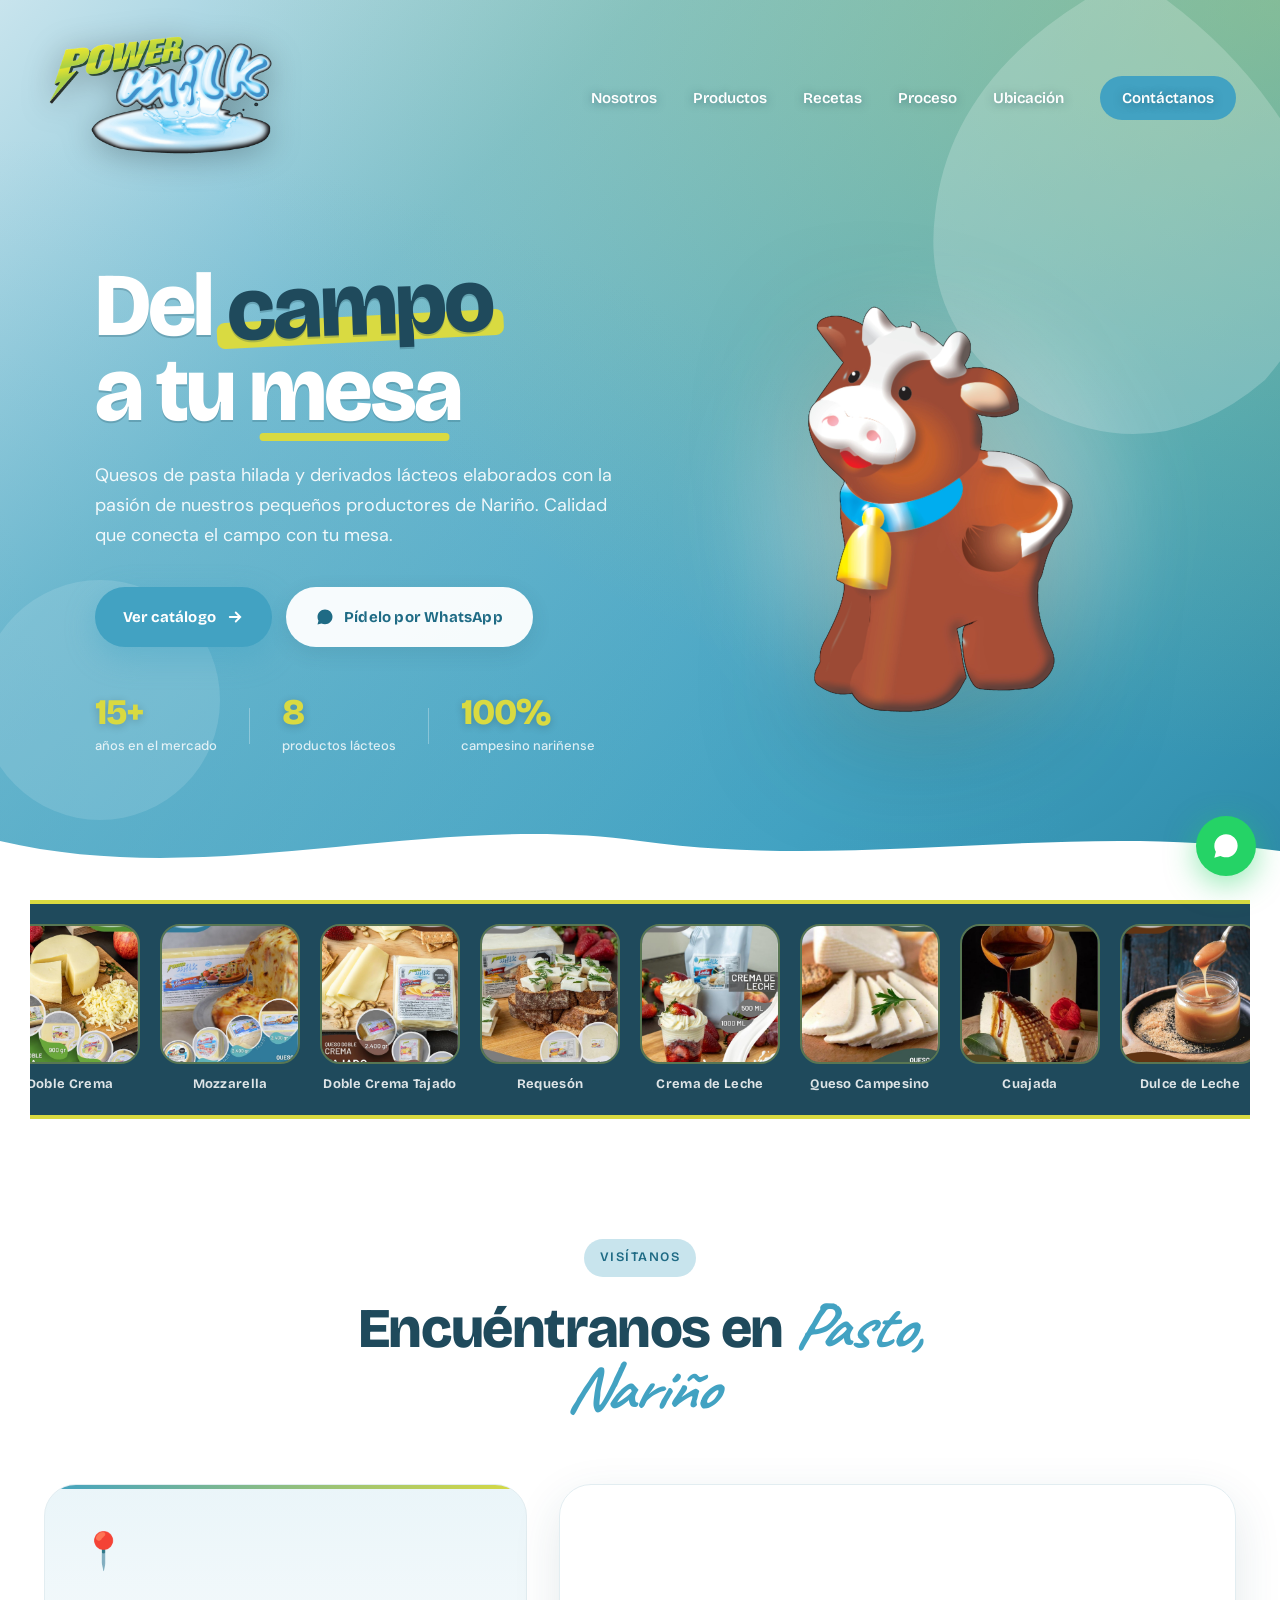
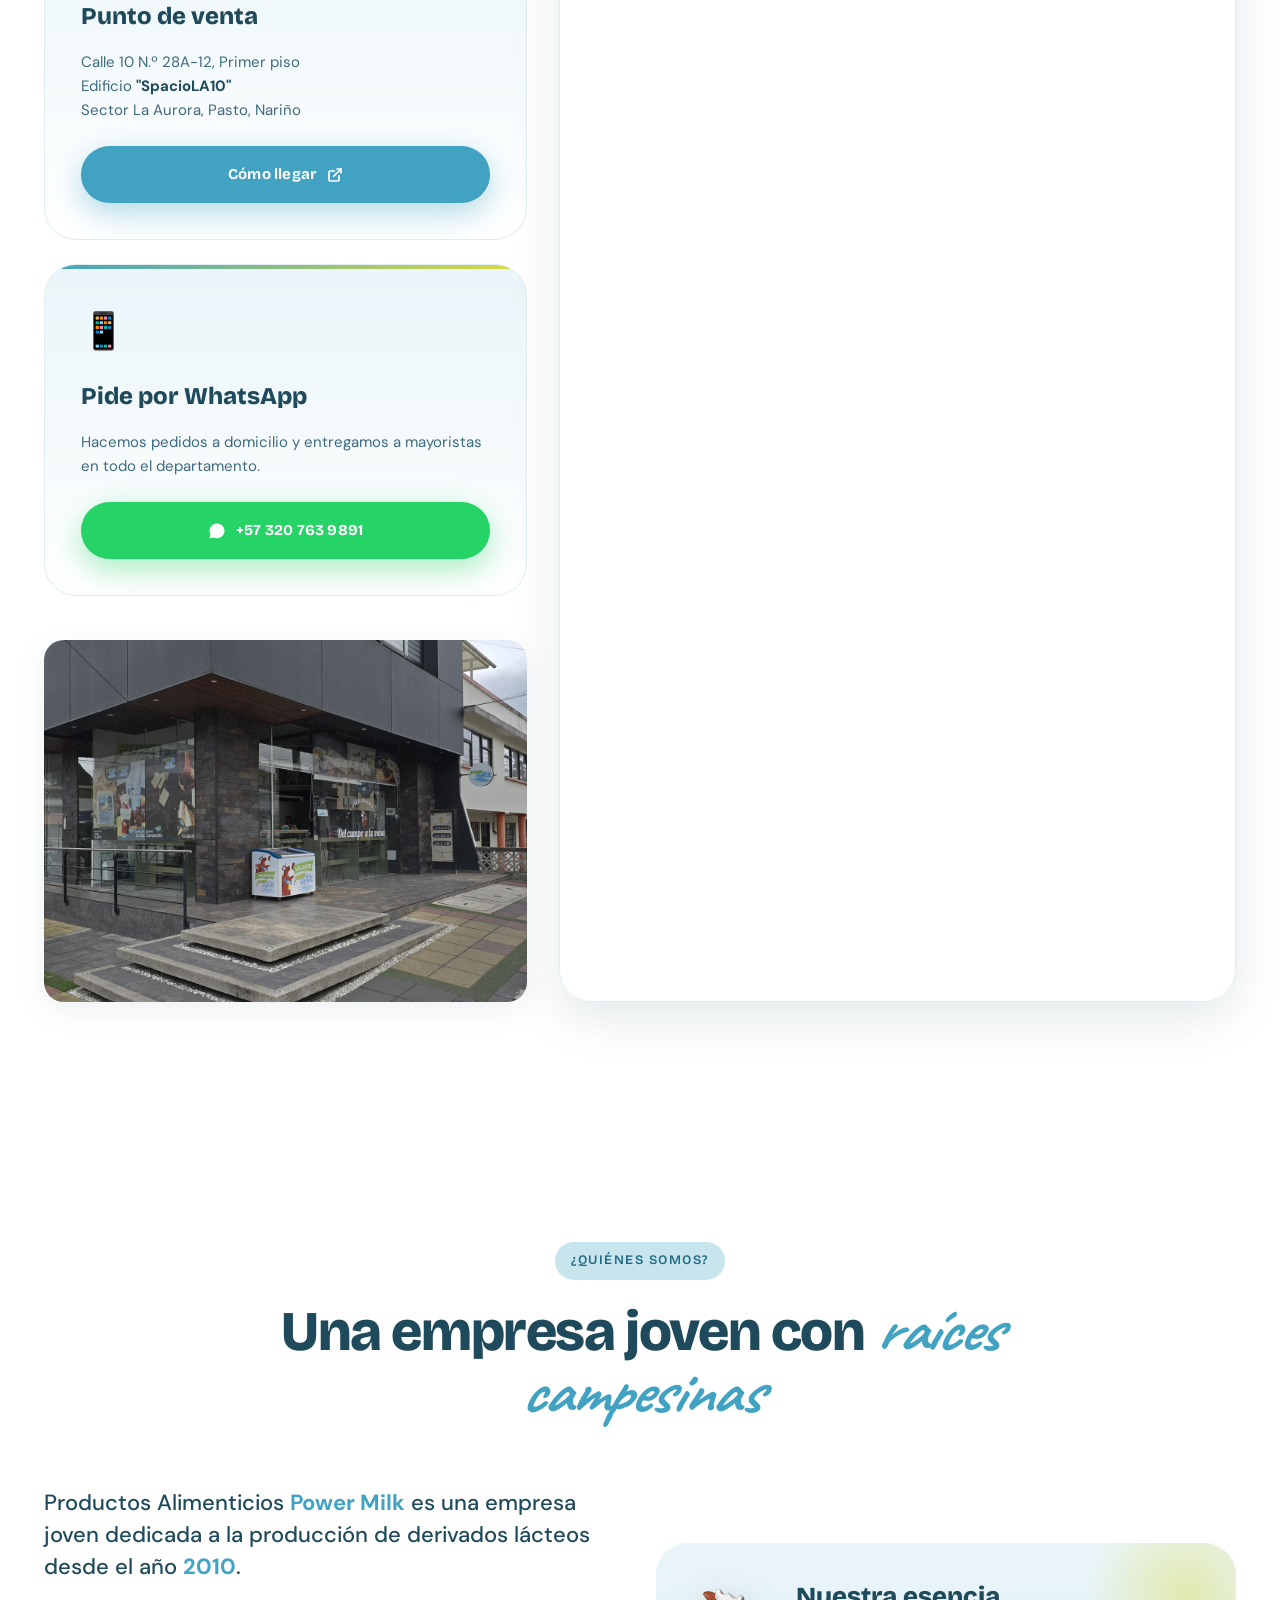
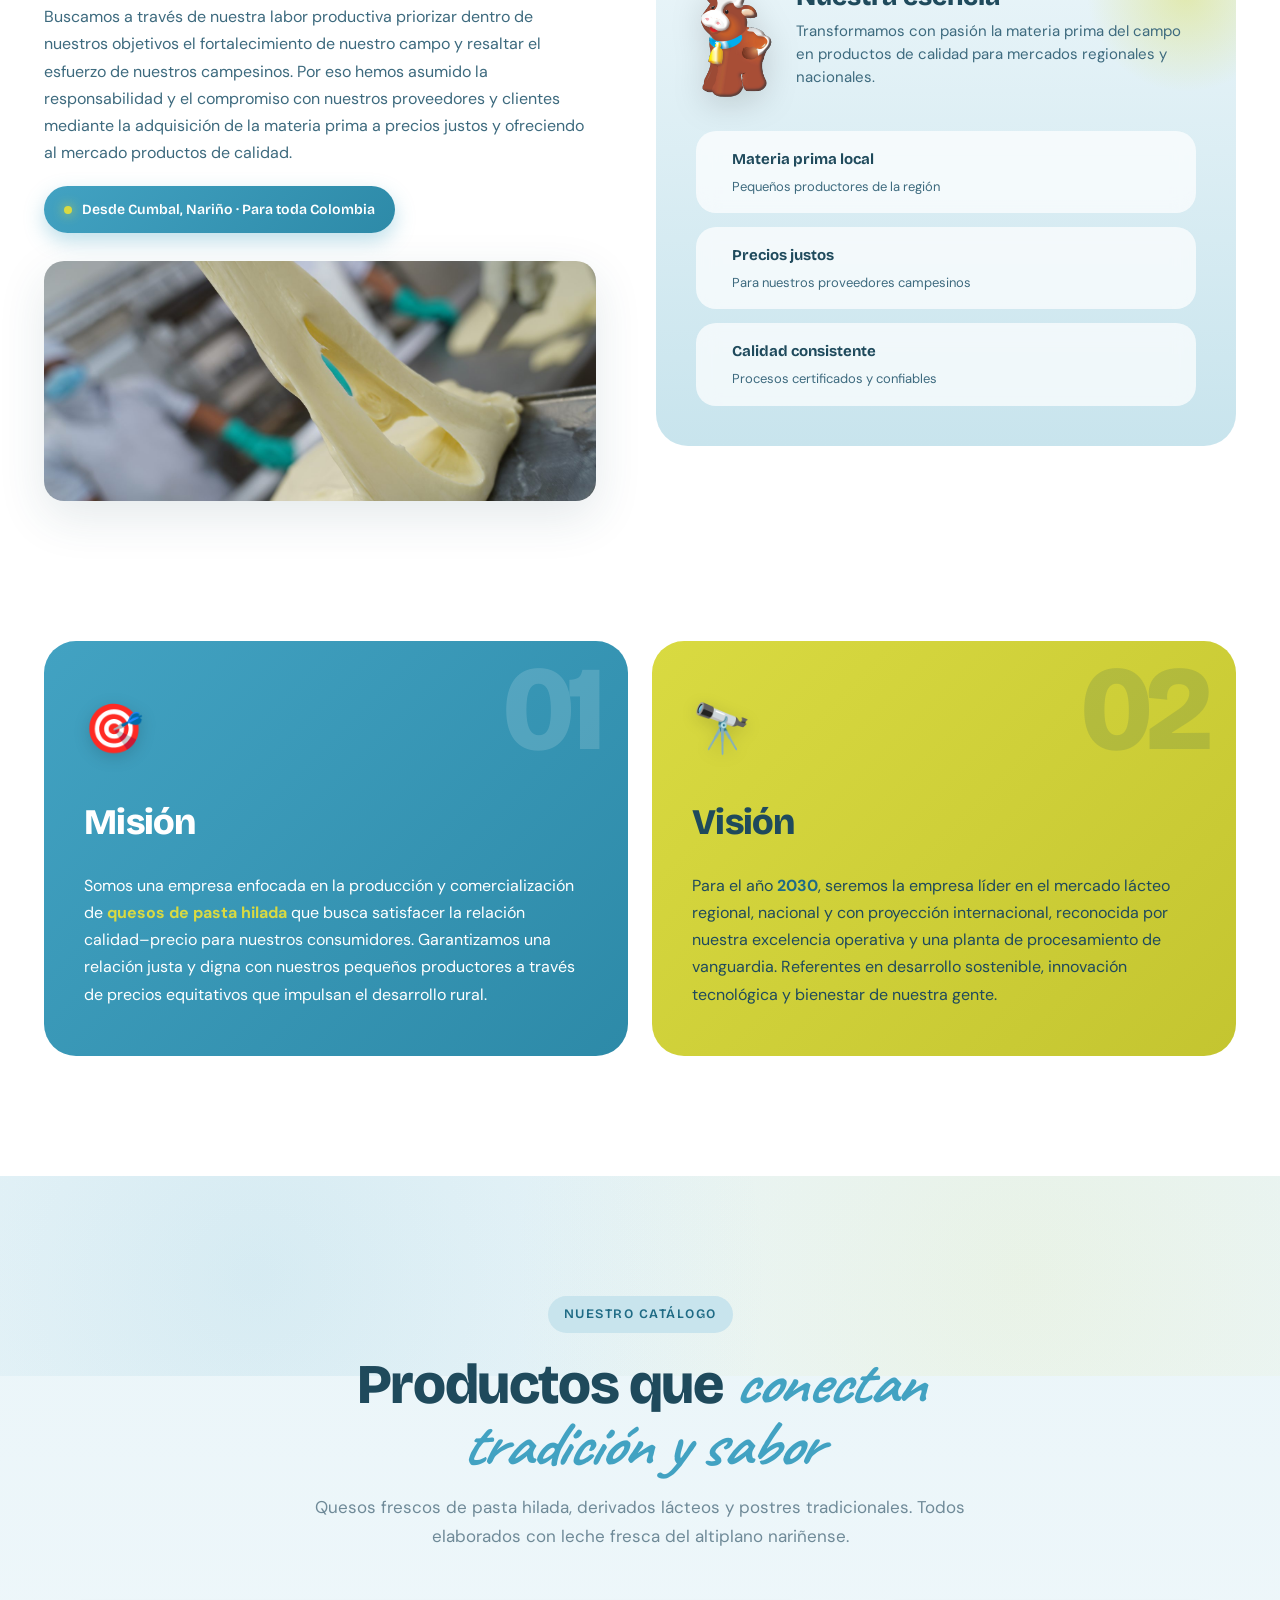
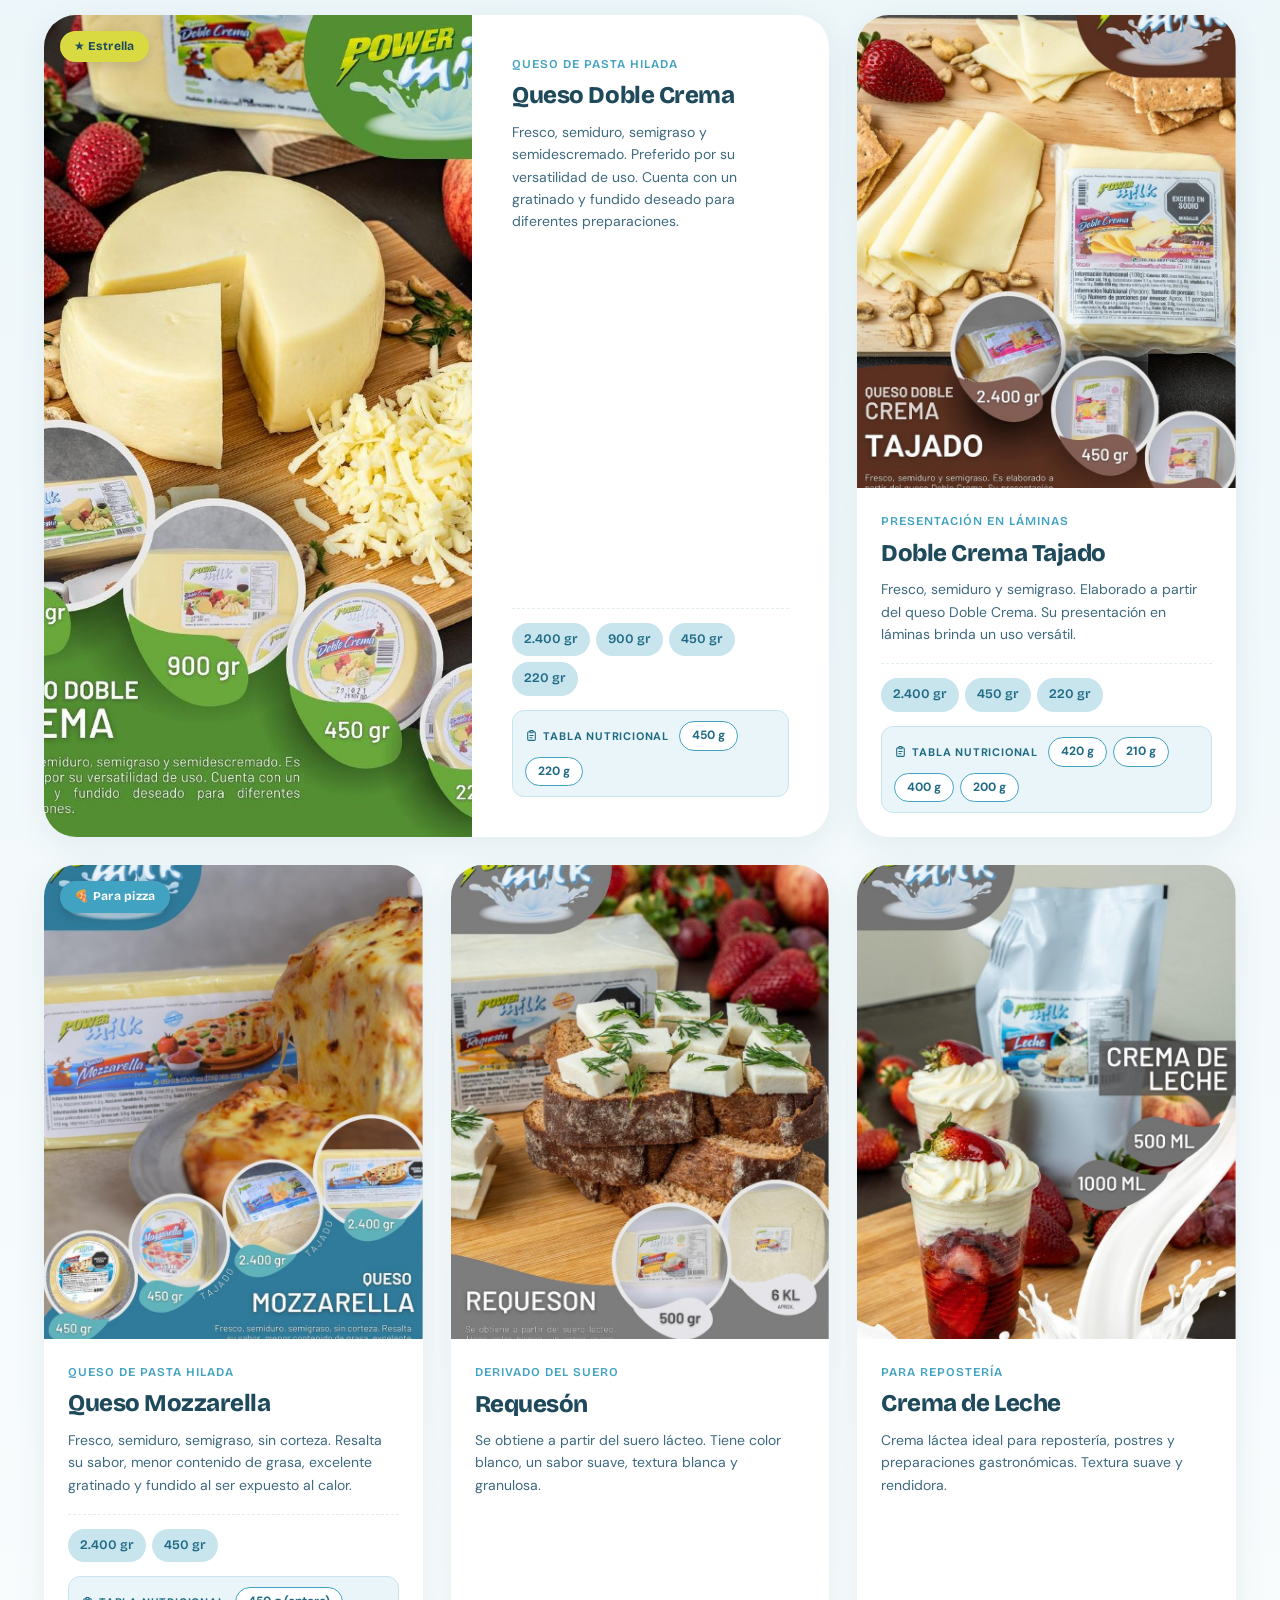
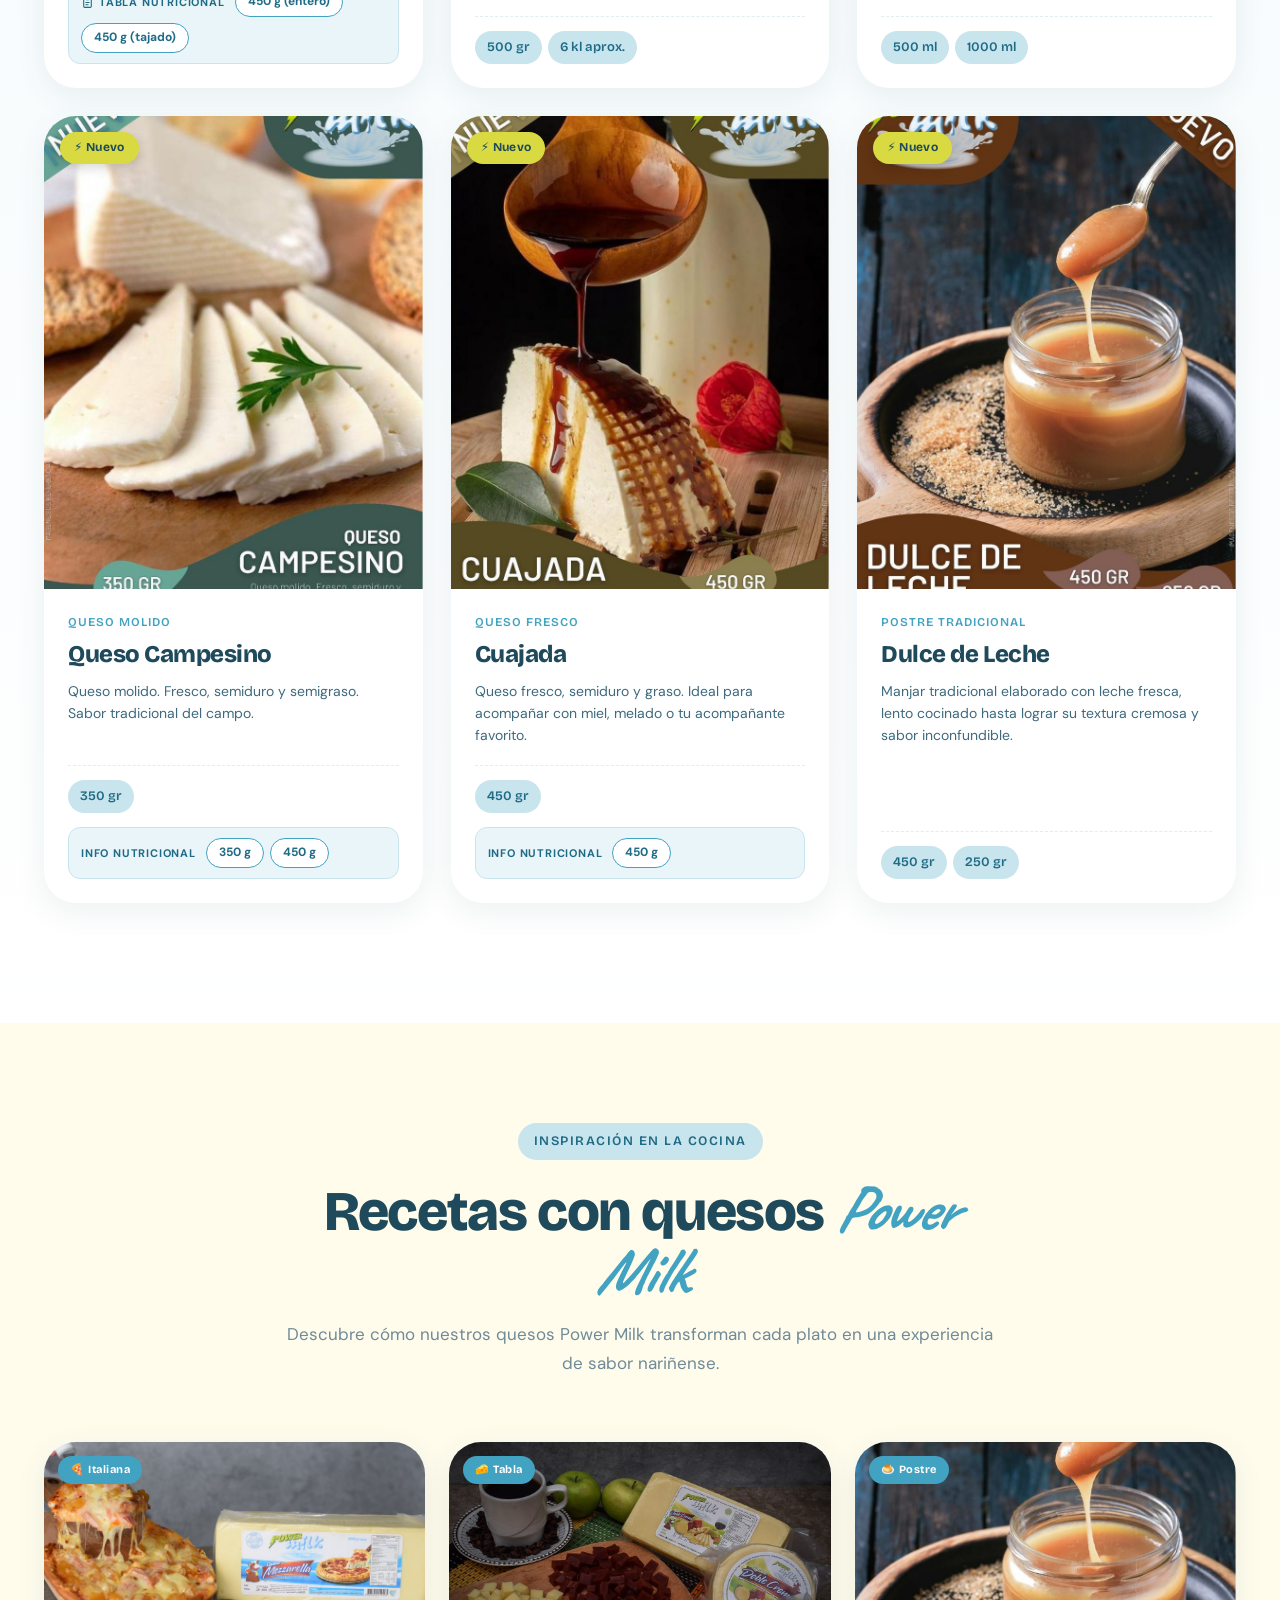
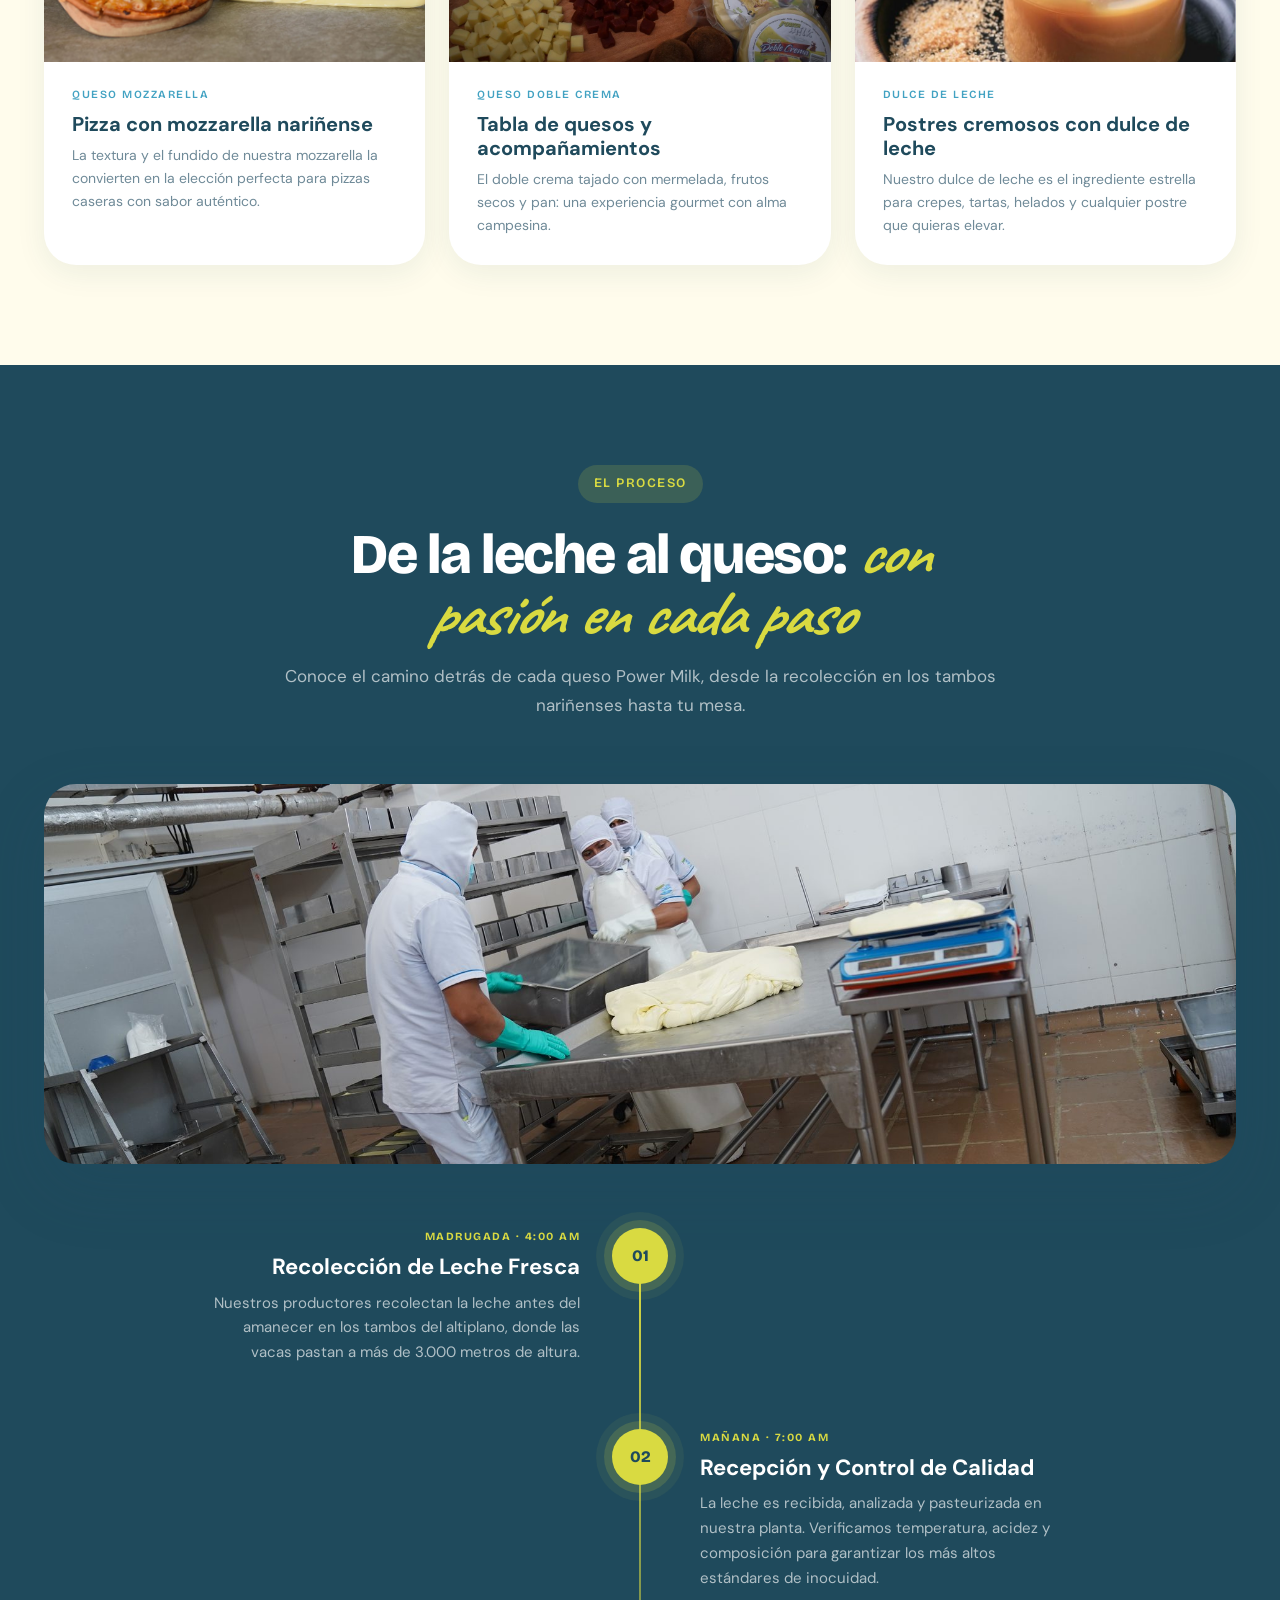
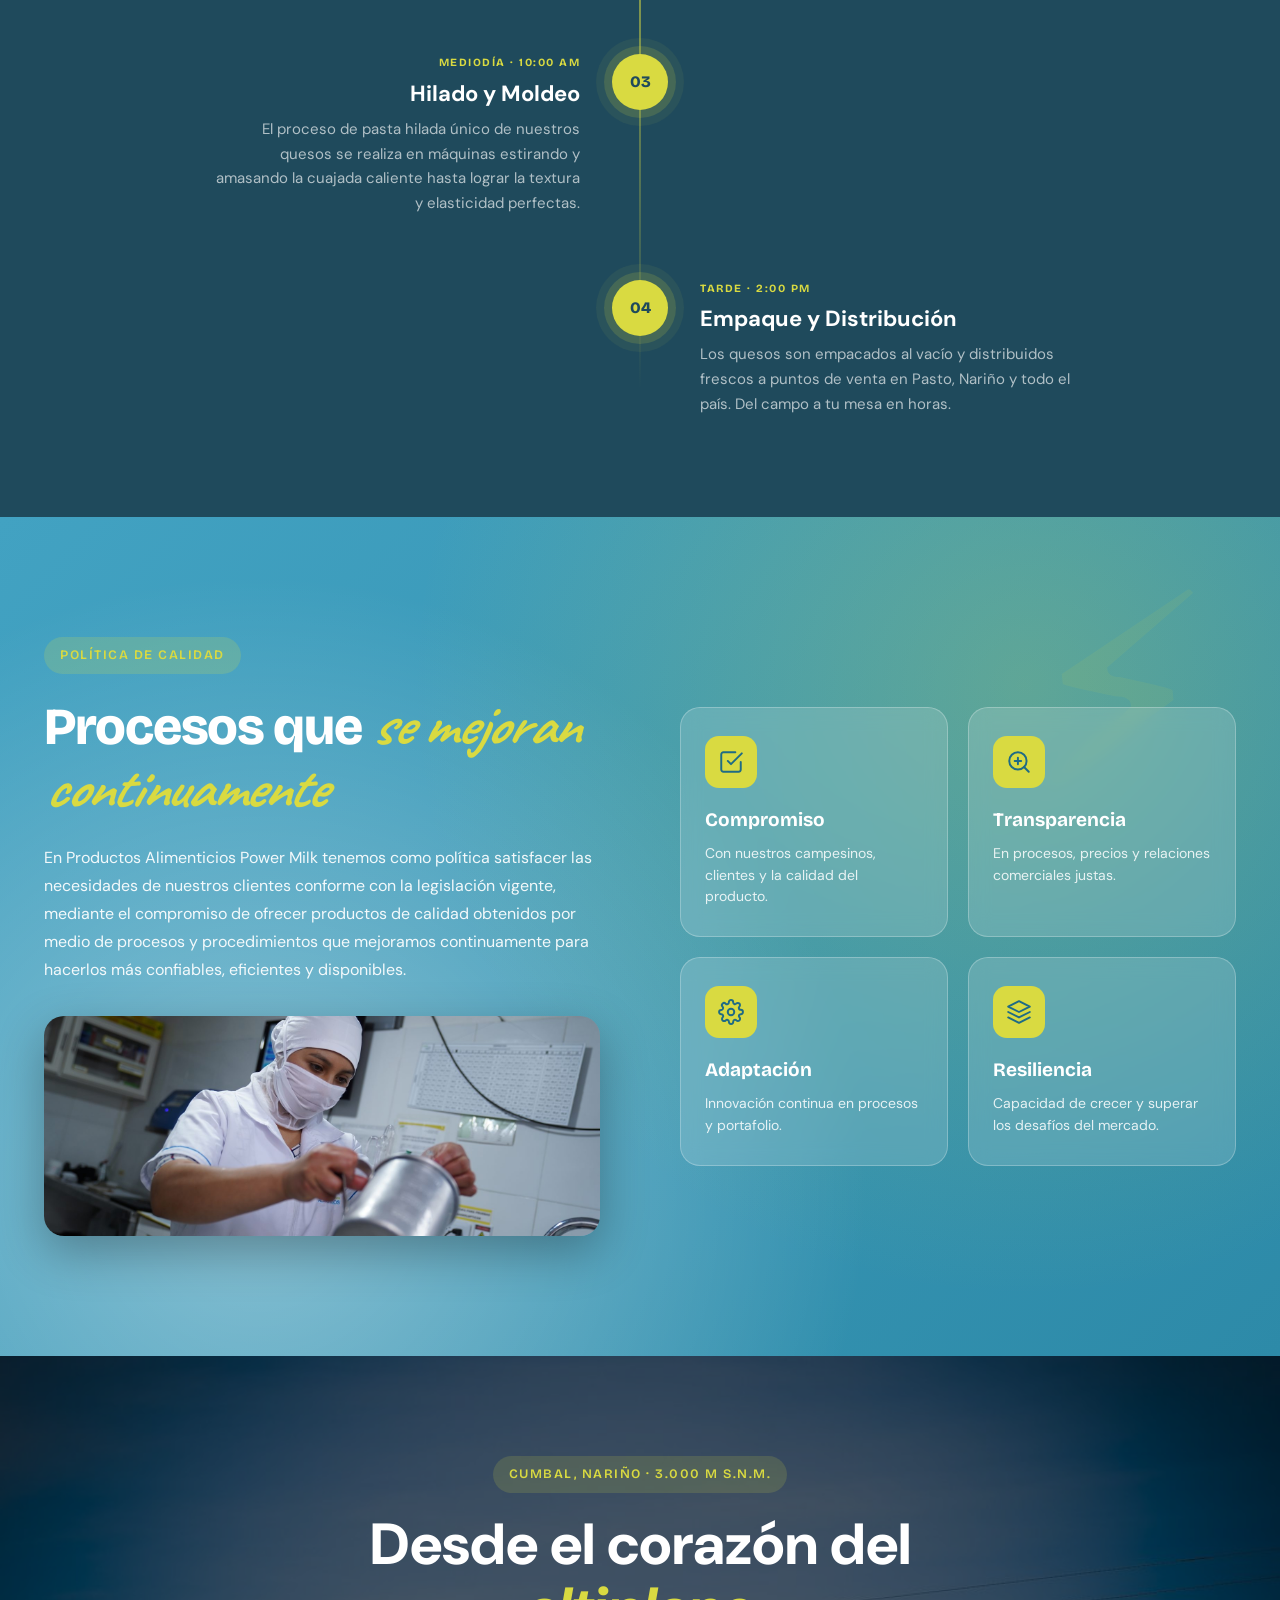
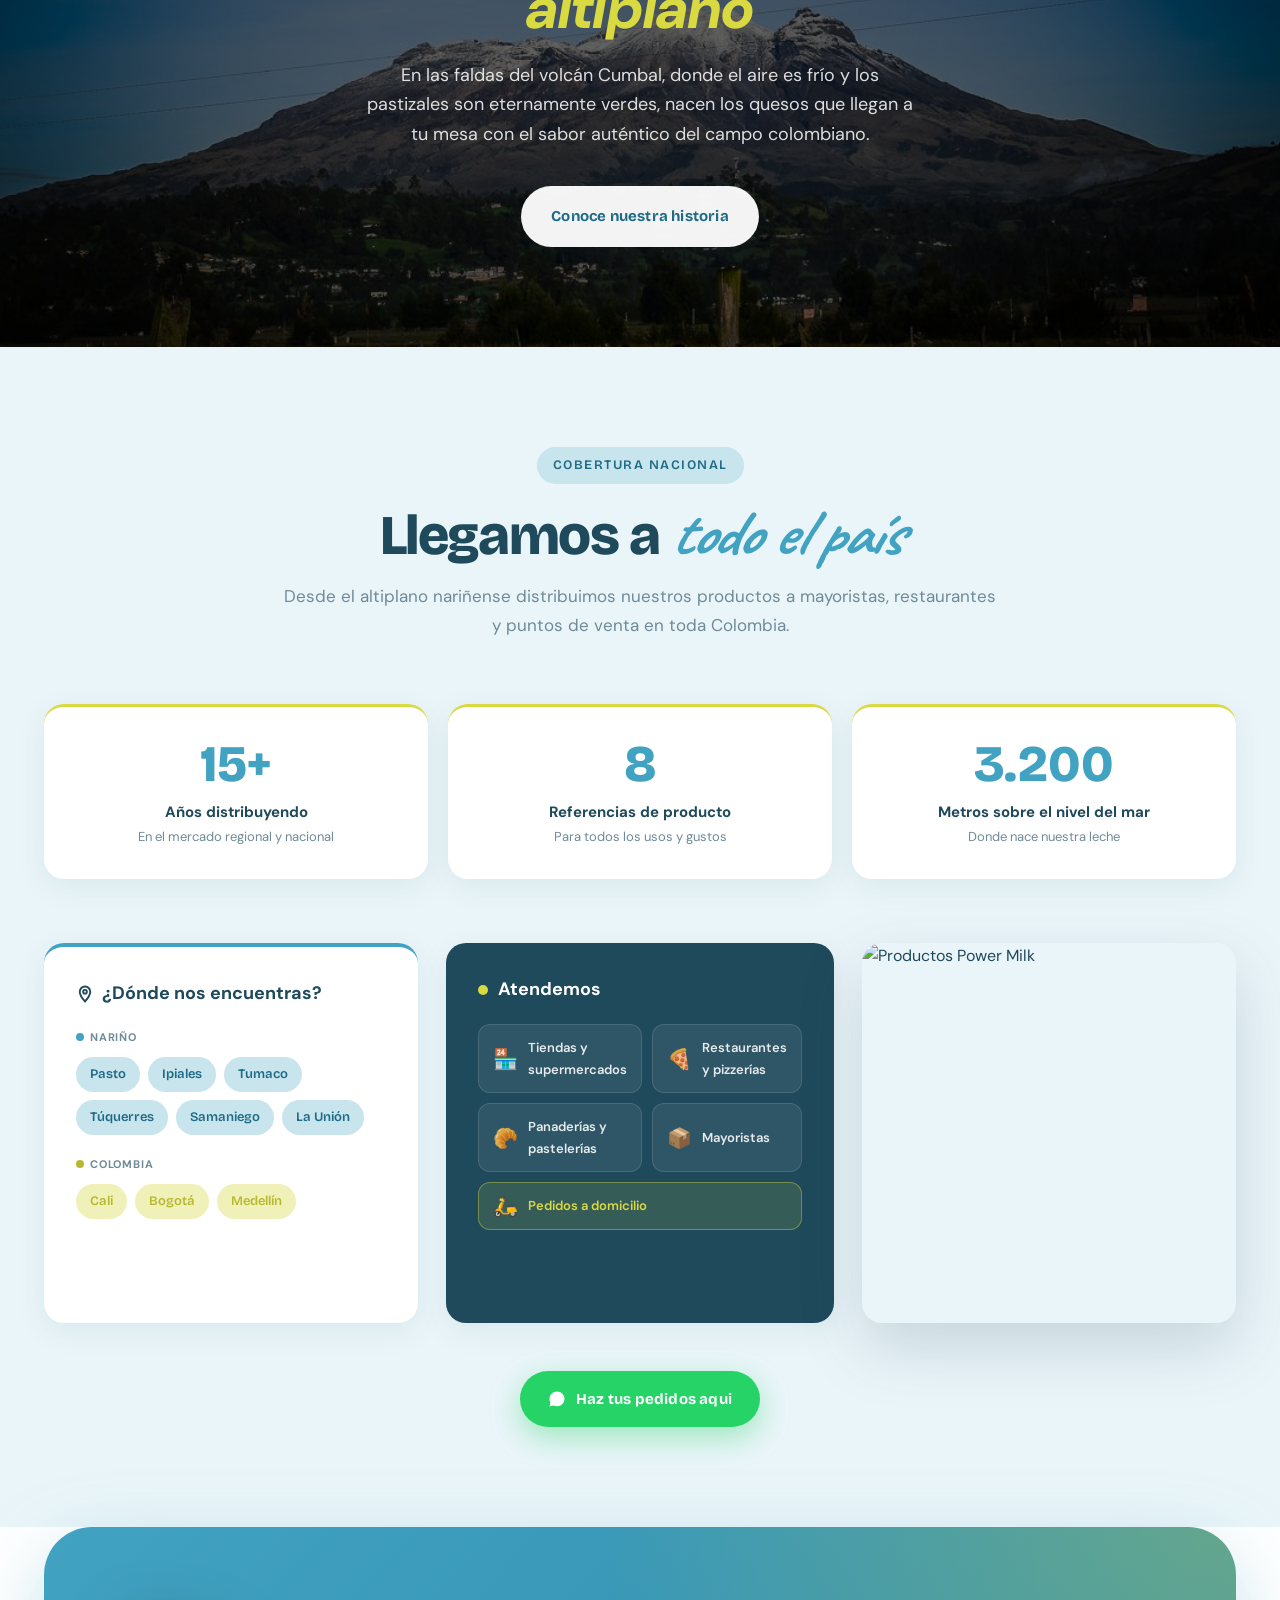
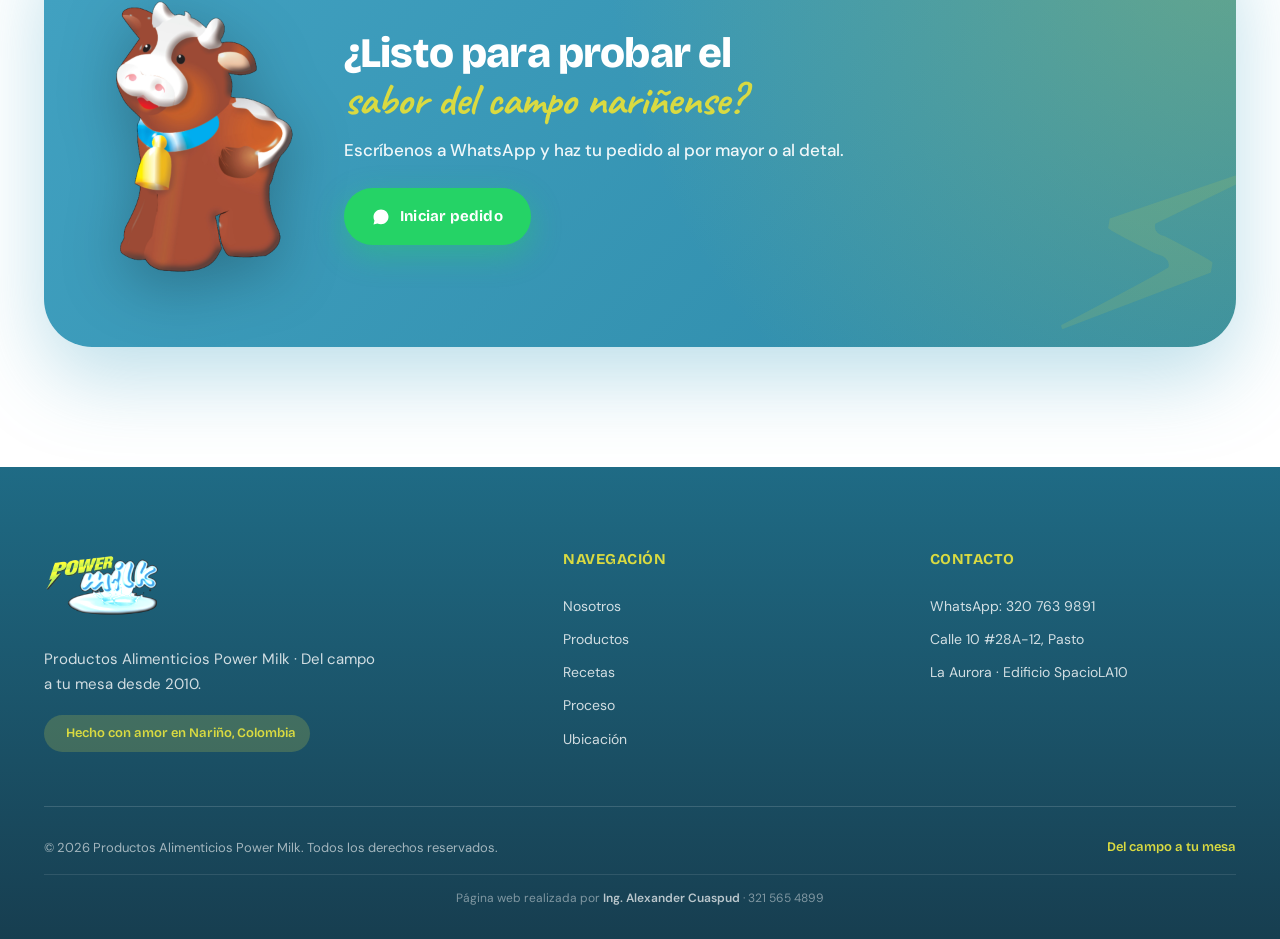
==== commit 114d557b: "feat: agregar tablas nutricionales campesino y cuajada" ====
--- a/index.html
+++ b/index.html
@@ -1,4 +1,4 @@
-﻿<!DOCTYPE html>
+<!DOCTYPE html>
 <html lang="es">
 
 <head>
@@ -6,7 +6,7 @@
   <meta name="viewport" content="width=device-width, initial-scale=1.0" />
 
   <!-- ===== SEO básico ===== -->
-  <title>Power Milk · Quesos y Lácteos de Nariño | Doble Crema y Mozzarella</title>
+  <title>Power Milk &middot; Quesos y L&aacute;cteos de Nari&ntilde;o | Doble Crema y Mozzarella</title>
   <meta name="description"
     content="Quesos y lácteos Power Milk: doble crema, mozzarella, requesón, cuajada y más, elaborados en Cumbal, Nariño. Punto de venta en Pasto y pedidos por WhatsApp a toda Colombia." />
   <meta name="keywords"
@@ -372,7 +372,7 @@
             <img src="/mascota.png" alt="" class="card-cow" />
             <div>
               <h3>Nuestra esencia</h3>
-              <p>Transformamos con pasión la materia prima del campo en productos de calidad para mercados regionales y
+              <p>Transformamos con pasi&oacute;n la materia prima del campo en productos de calidad para mercados regionales y
                 nacionales.</p>
             </div>
           </div>
@@ -563,6 +563,11 @@
             <div class="producto-sizes">
               <span>350 gr</span>
             </div>
+            <div class="nutri-links">
+              <span class="nutri-links-label">Info nutricional</span>
+              <a href="/nutricional/queso-campesino-molido-350g.html" class="nutri-link">350 g</a>
+              <a href="/nutricional/queso-campesino-molido-450g.html" class="nutri-link">450 g</a>
+            </div>
           </div>
         </article>
 
@@ -578,6 +583,10 @@
             <p>Queso fresco, semiduro y graso. Ideal para acompañar con miel, melado o tu acompañante favorito.</p>
             <div class="producto-sizes">
               <span>450 gr</span>
+            </div>
+            <div class="nutri-links">
+              <span class="nutri-links-label">Info nutricional</span>
+              <a href="/nutricional/cuajada-450g.html" class="nutri-link">450 g</a>
             </div>
           </div>
         </article>
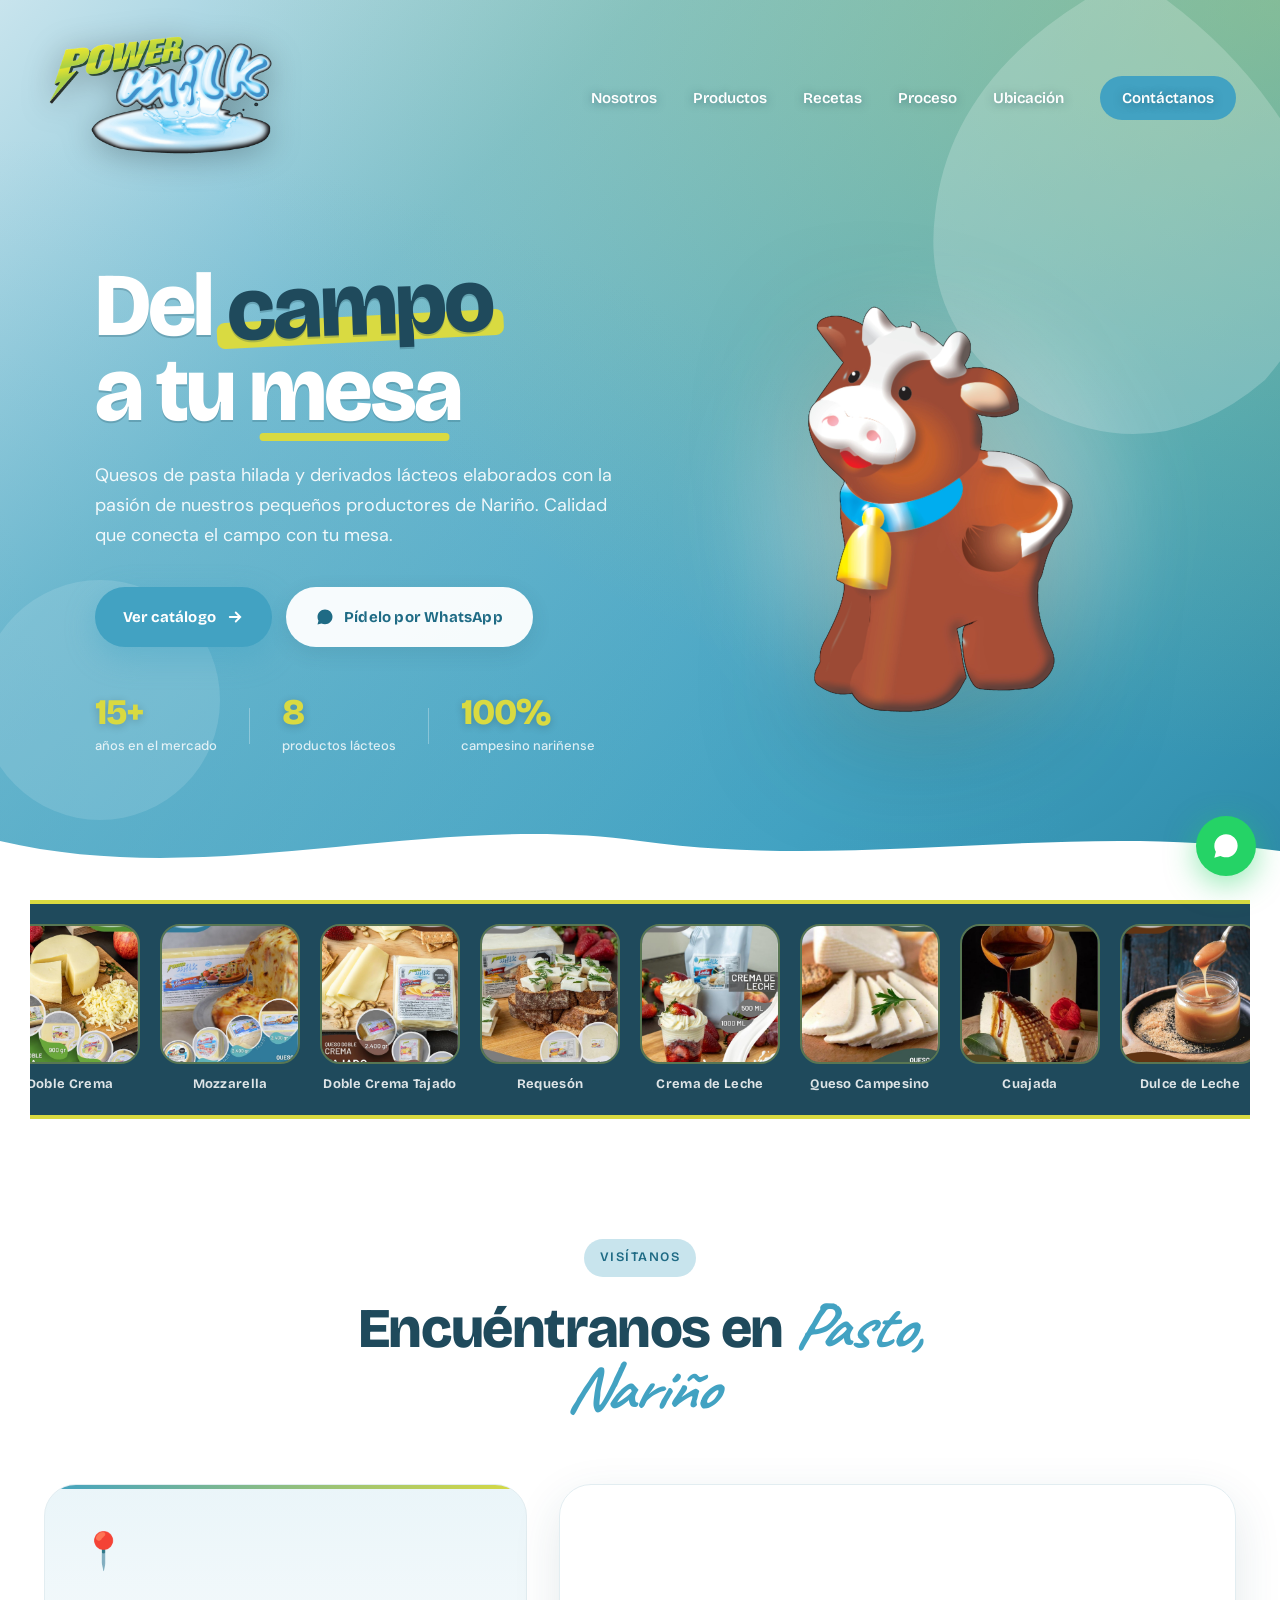
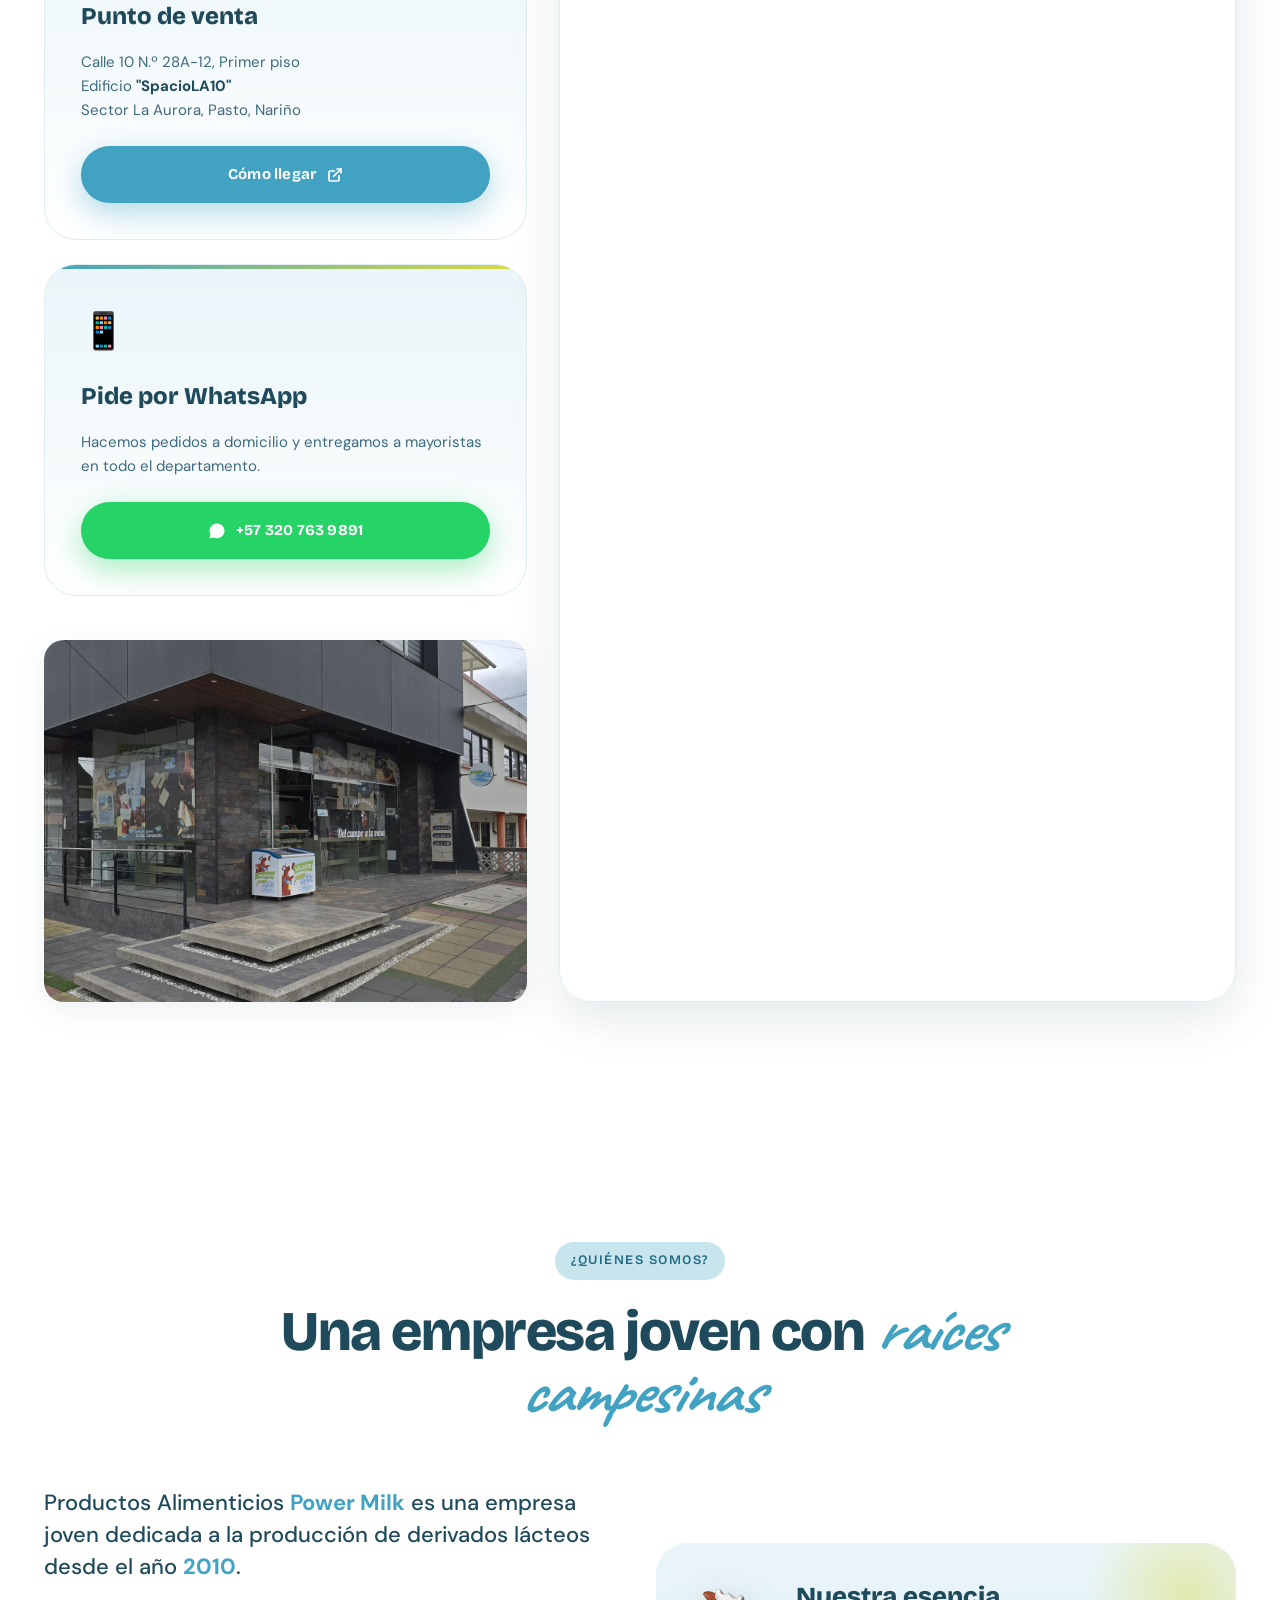
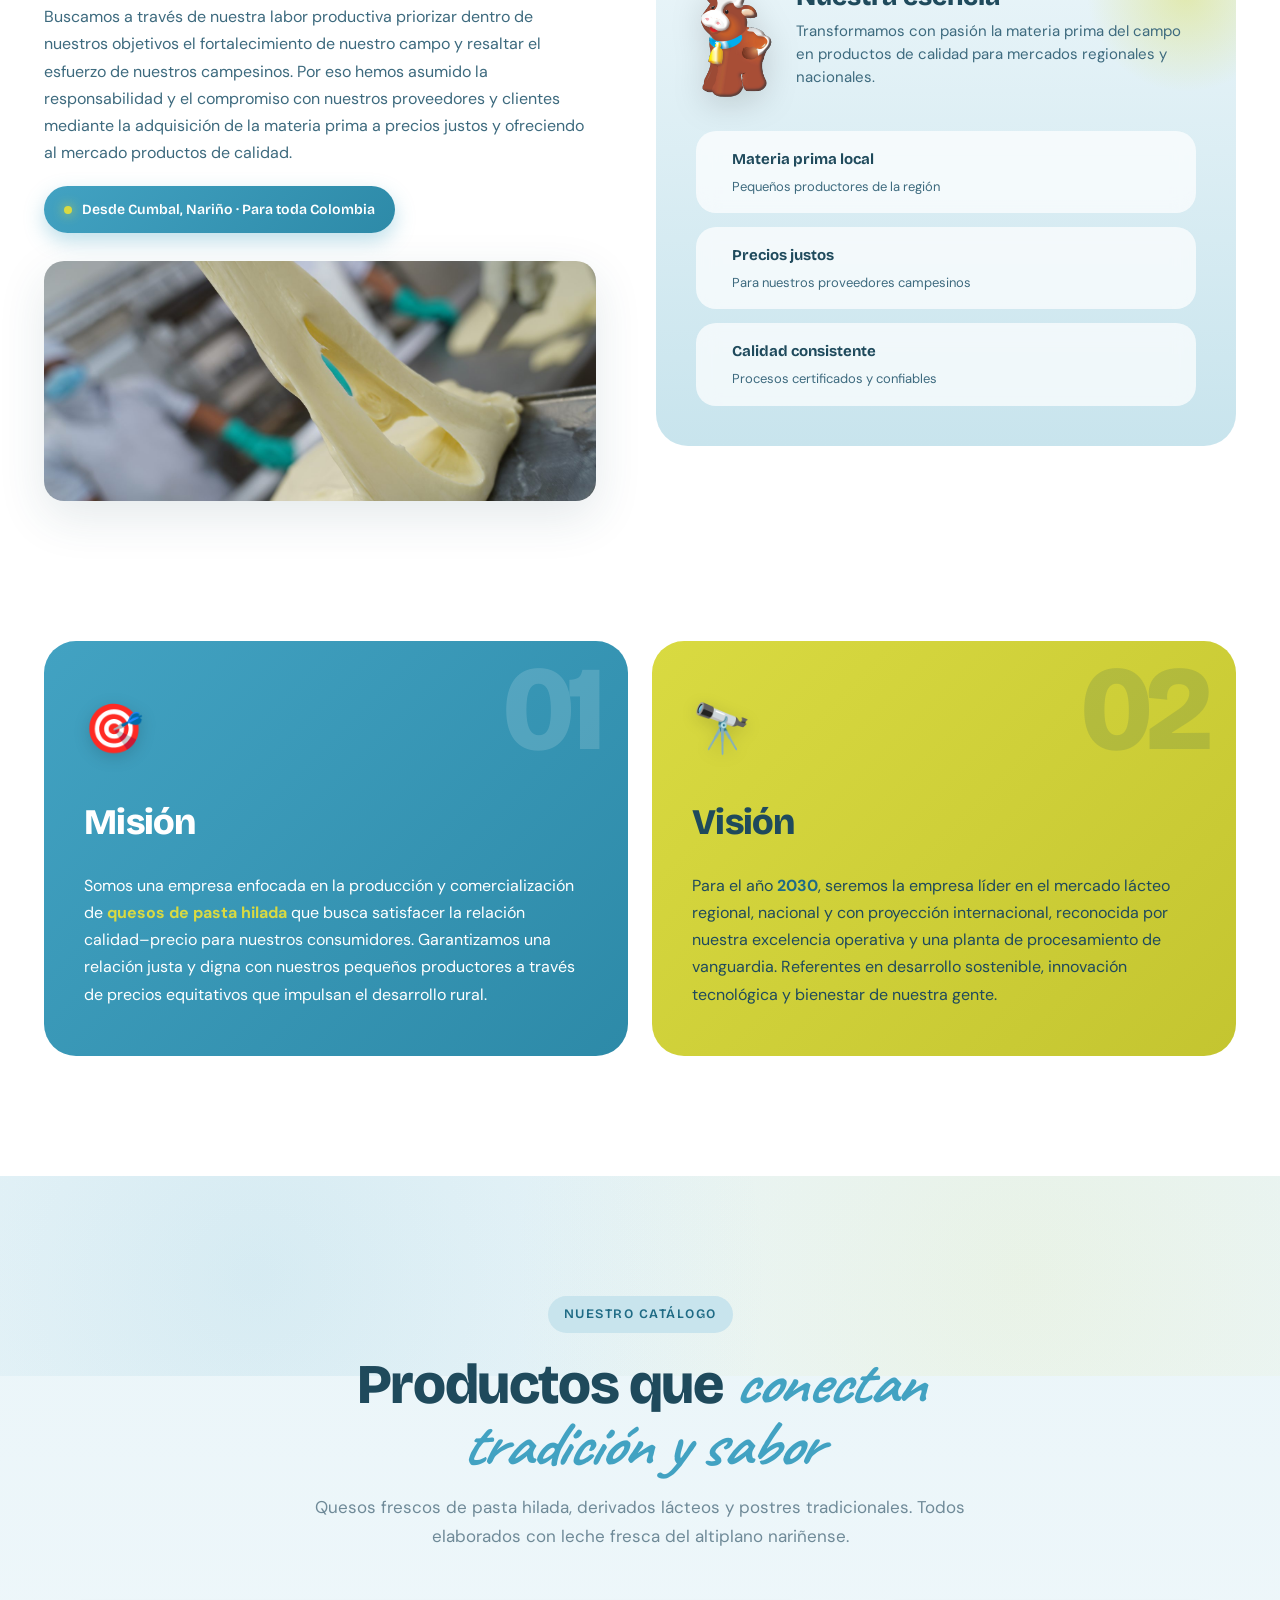
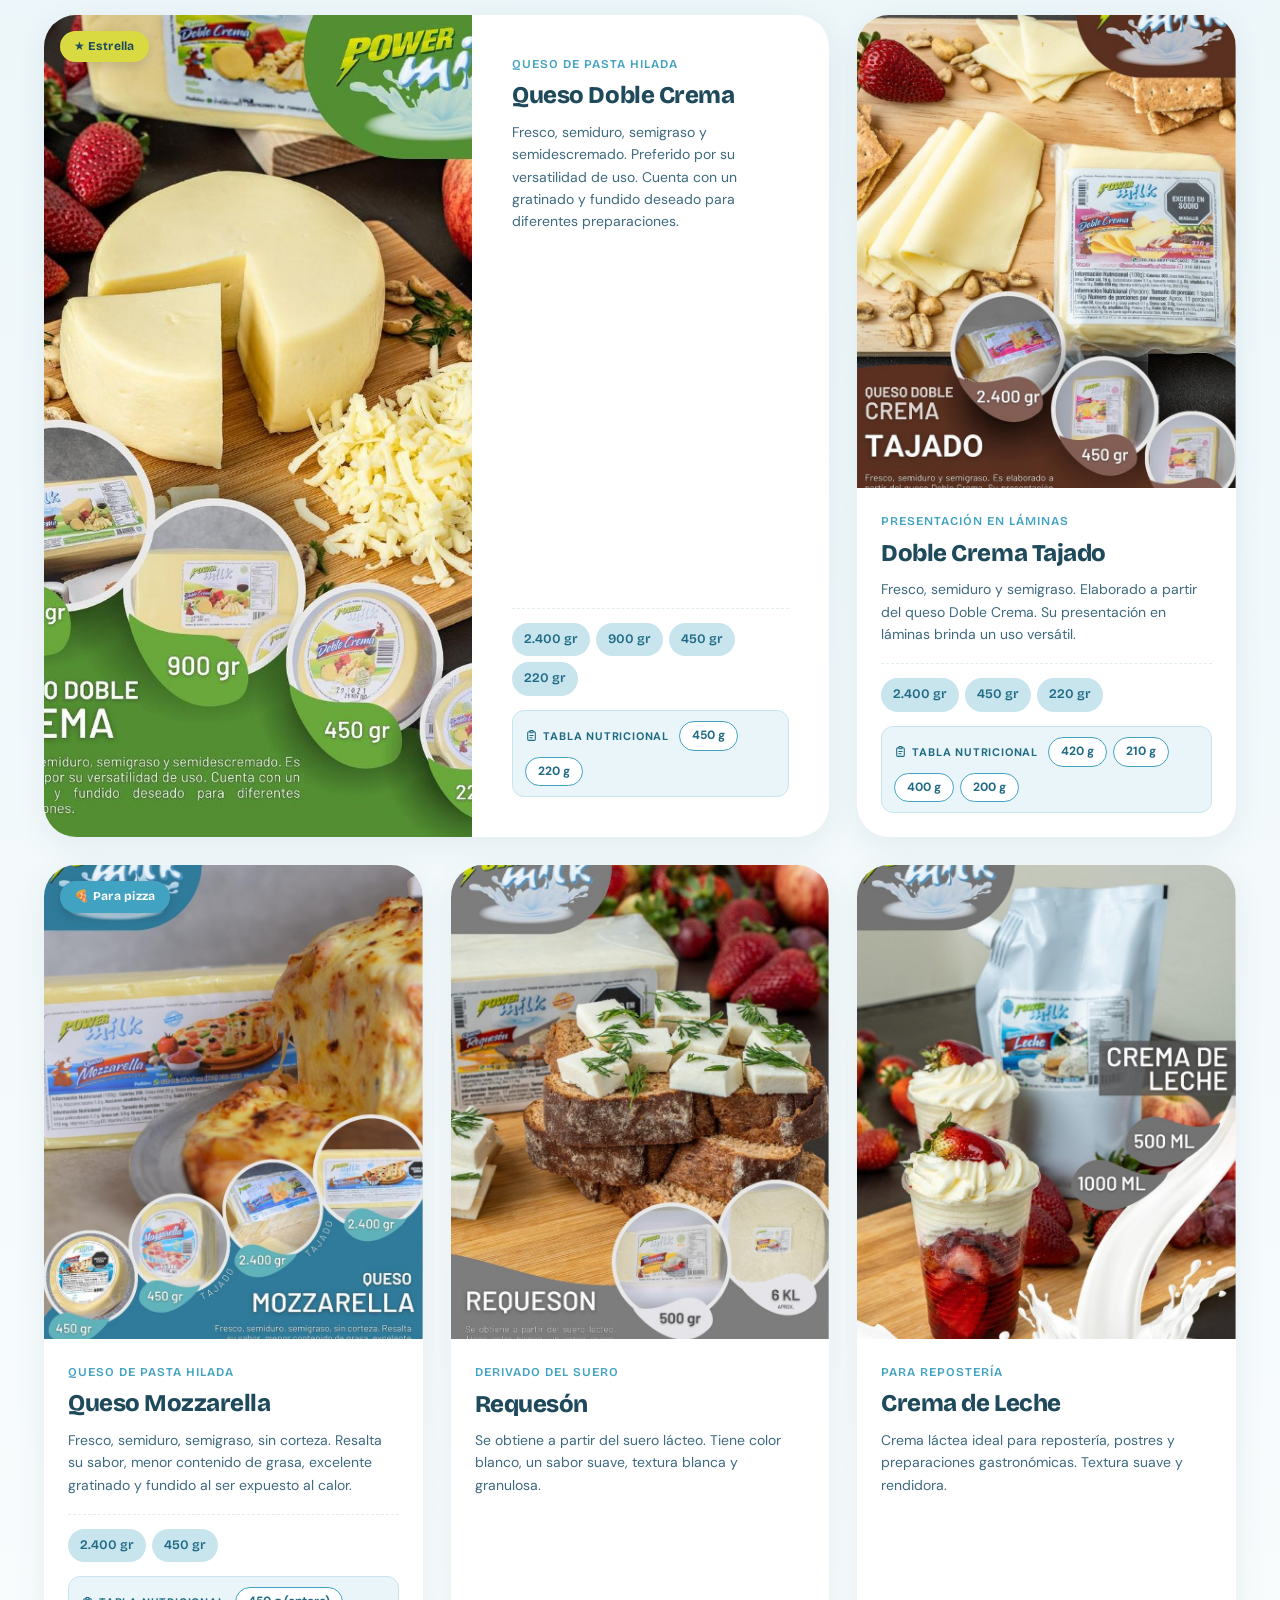
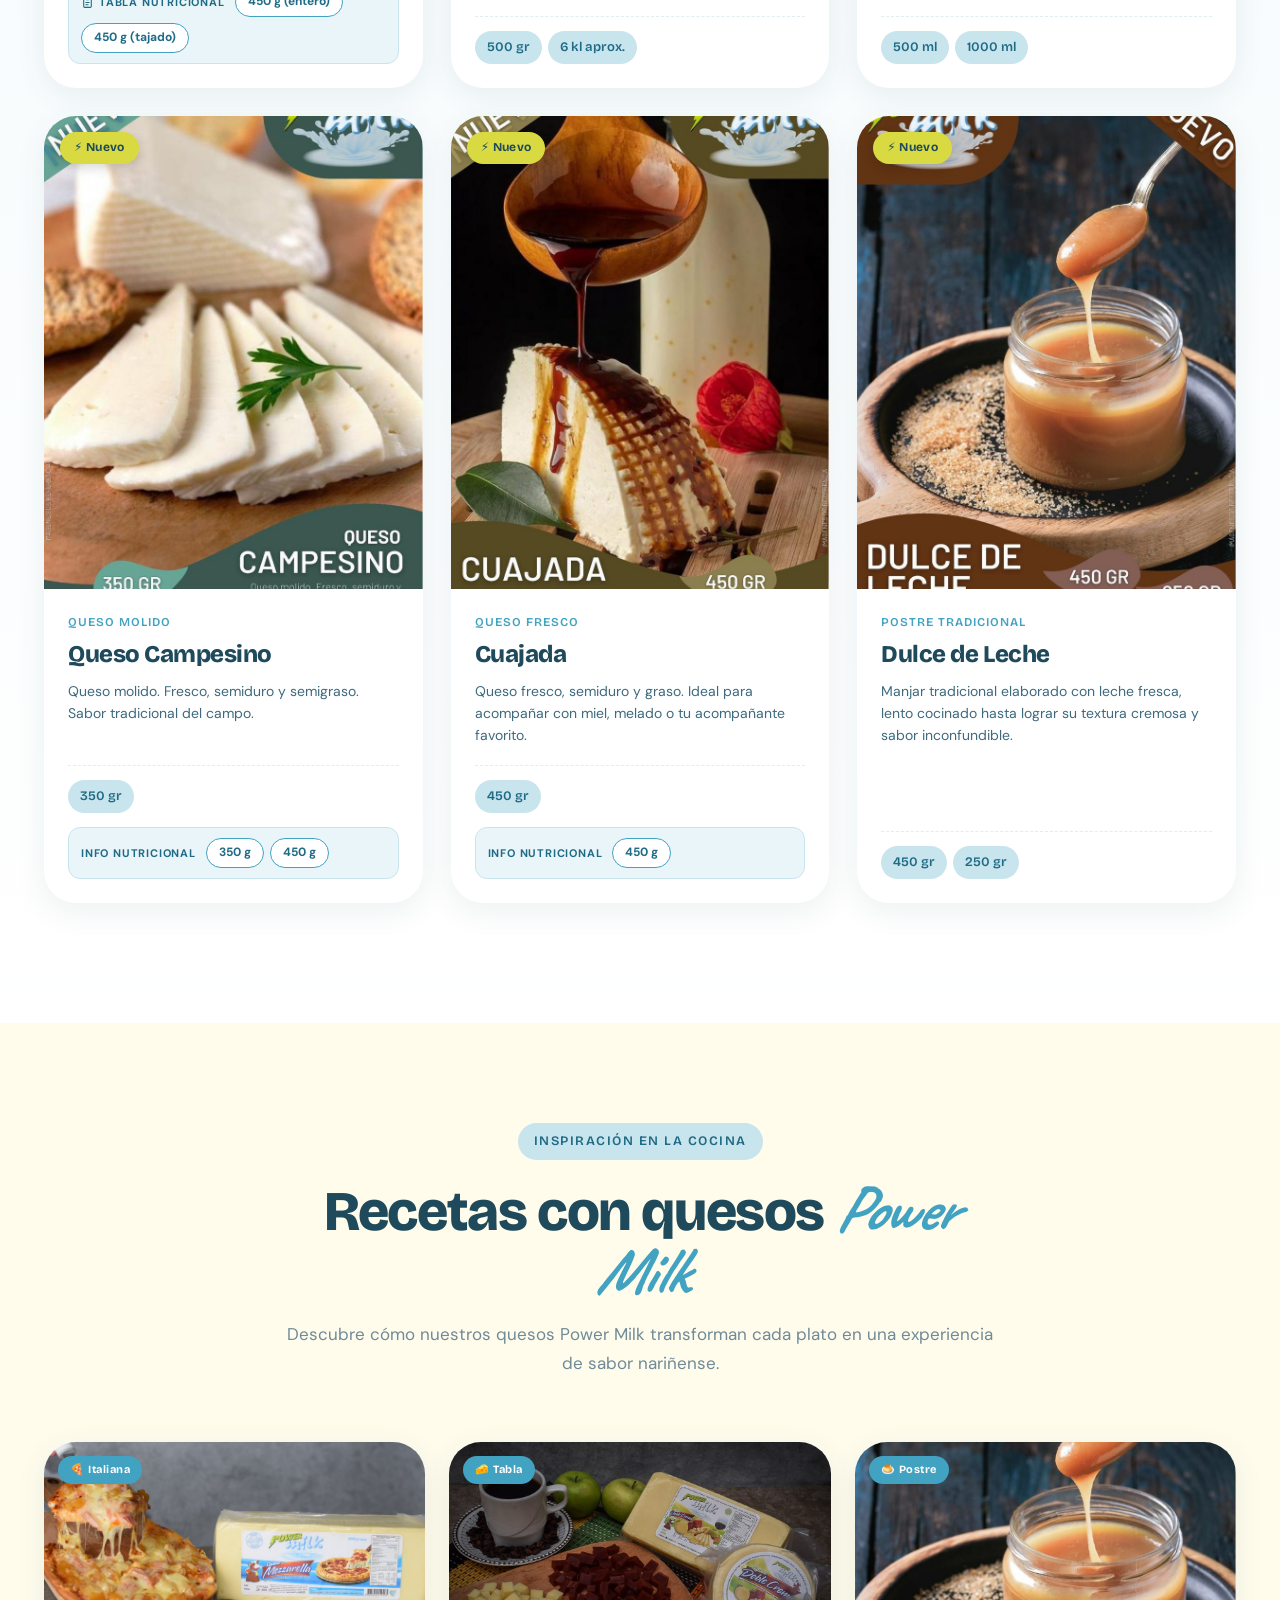
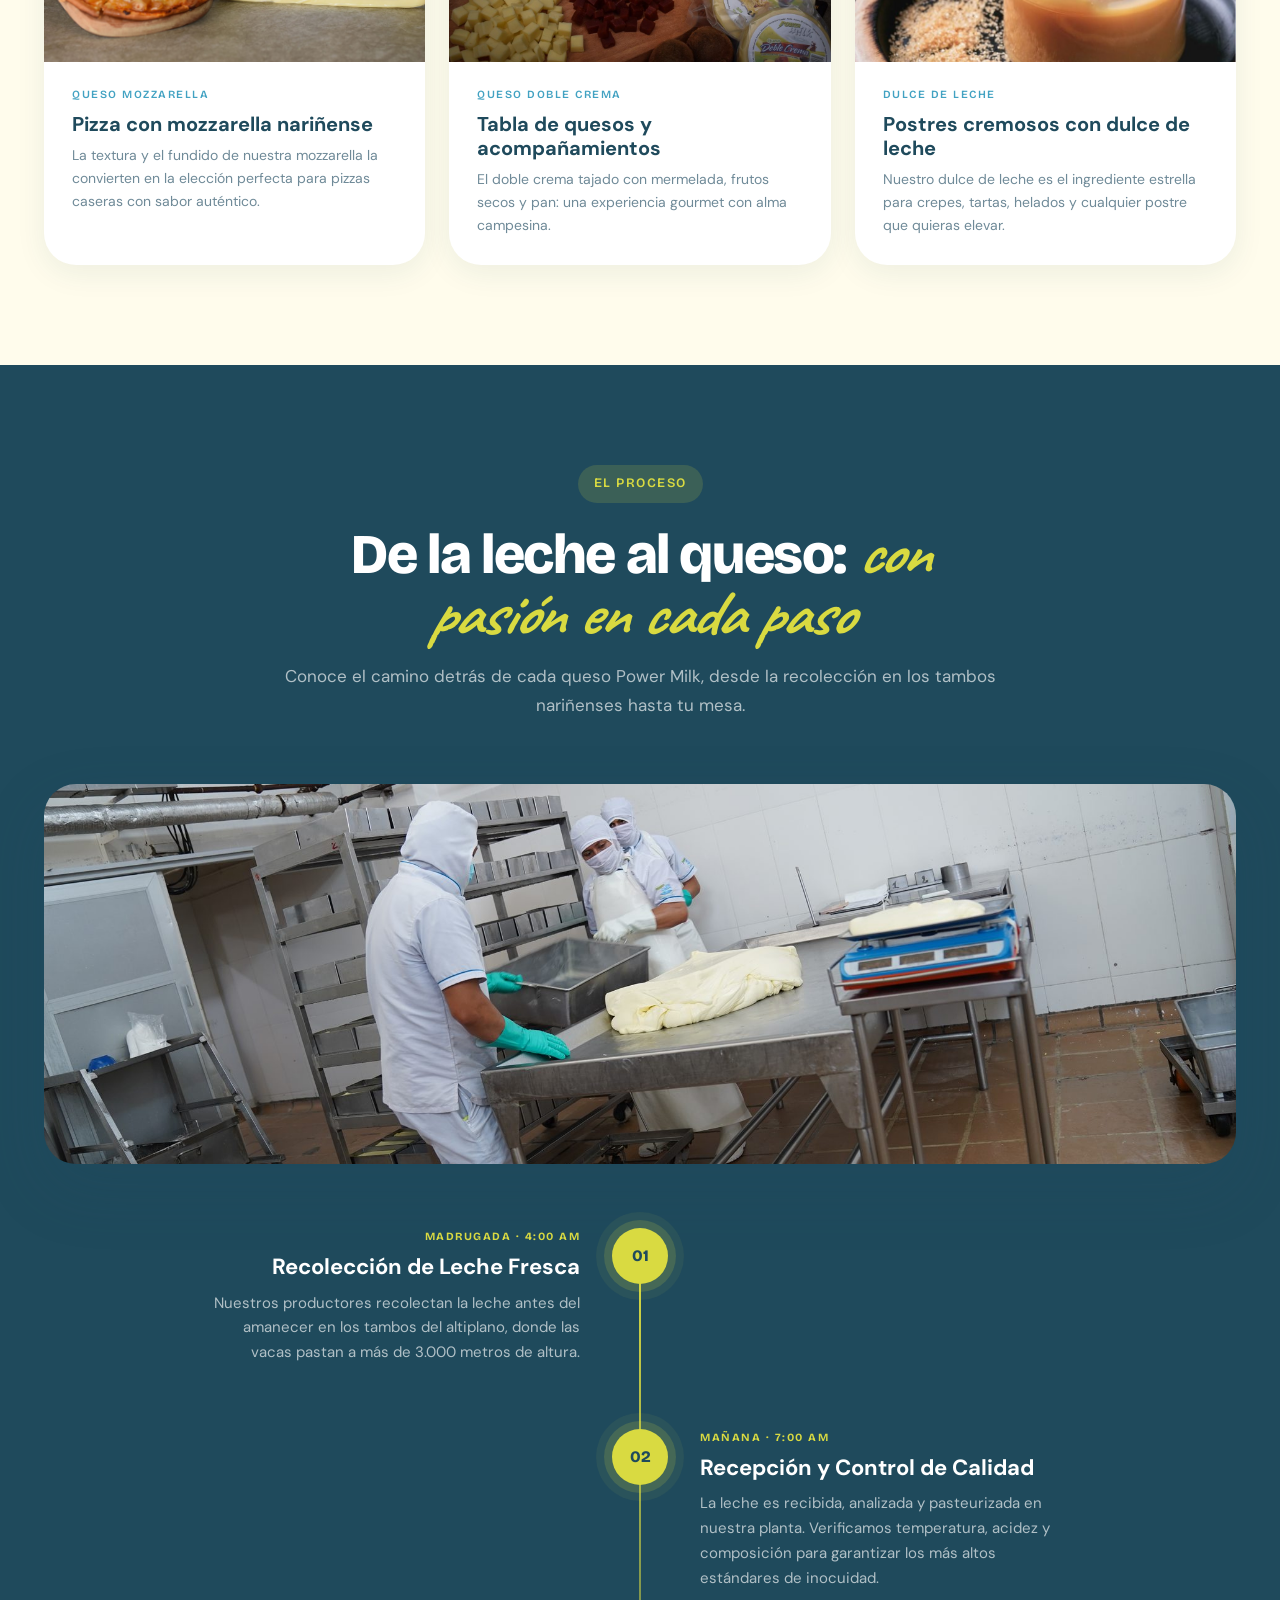
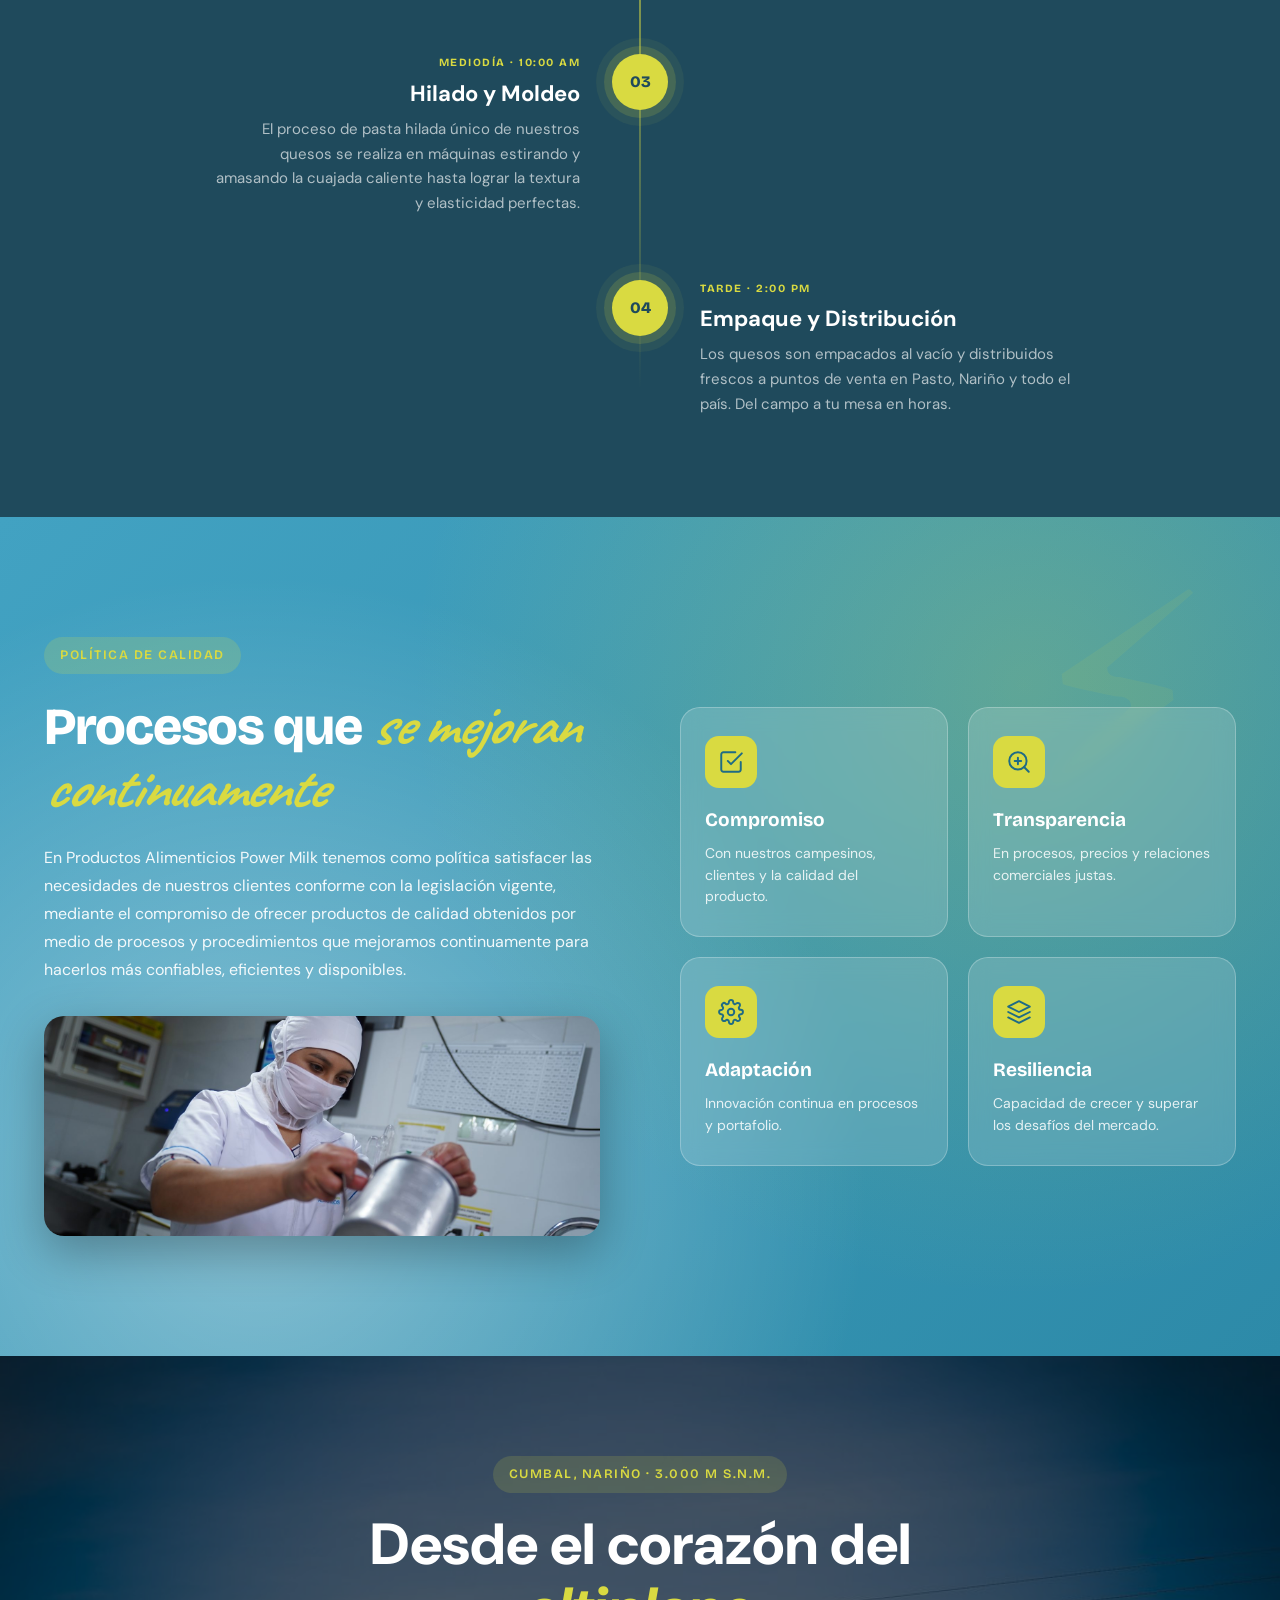
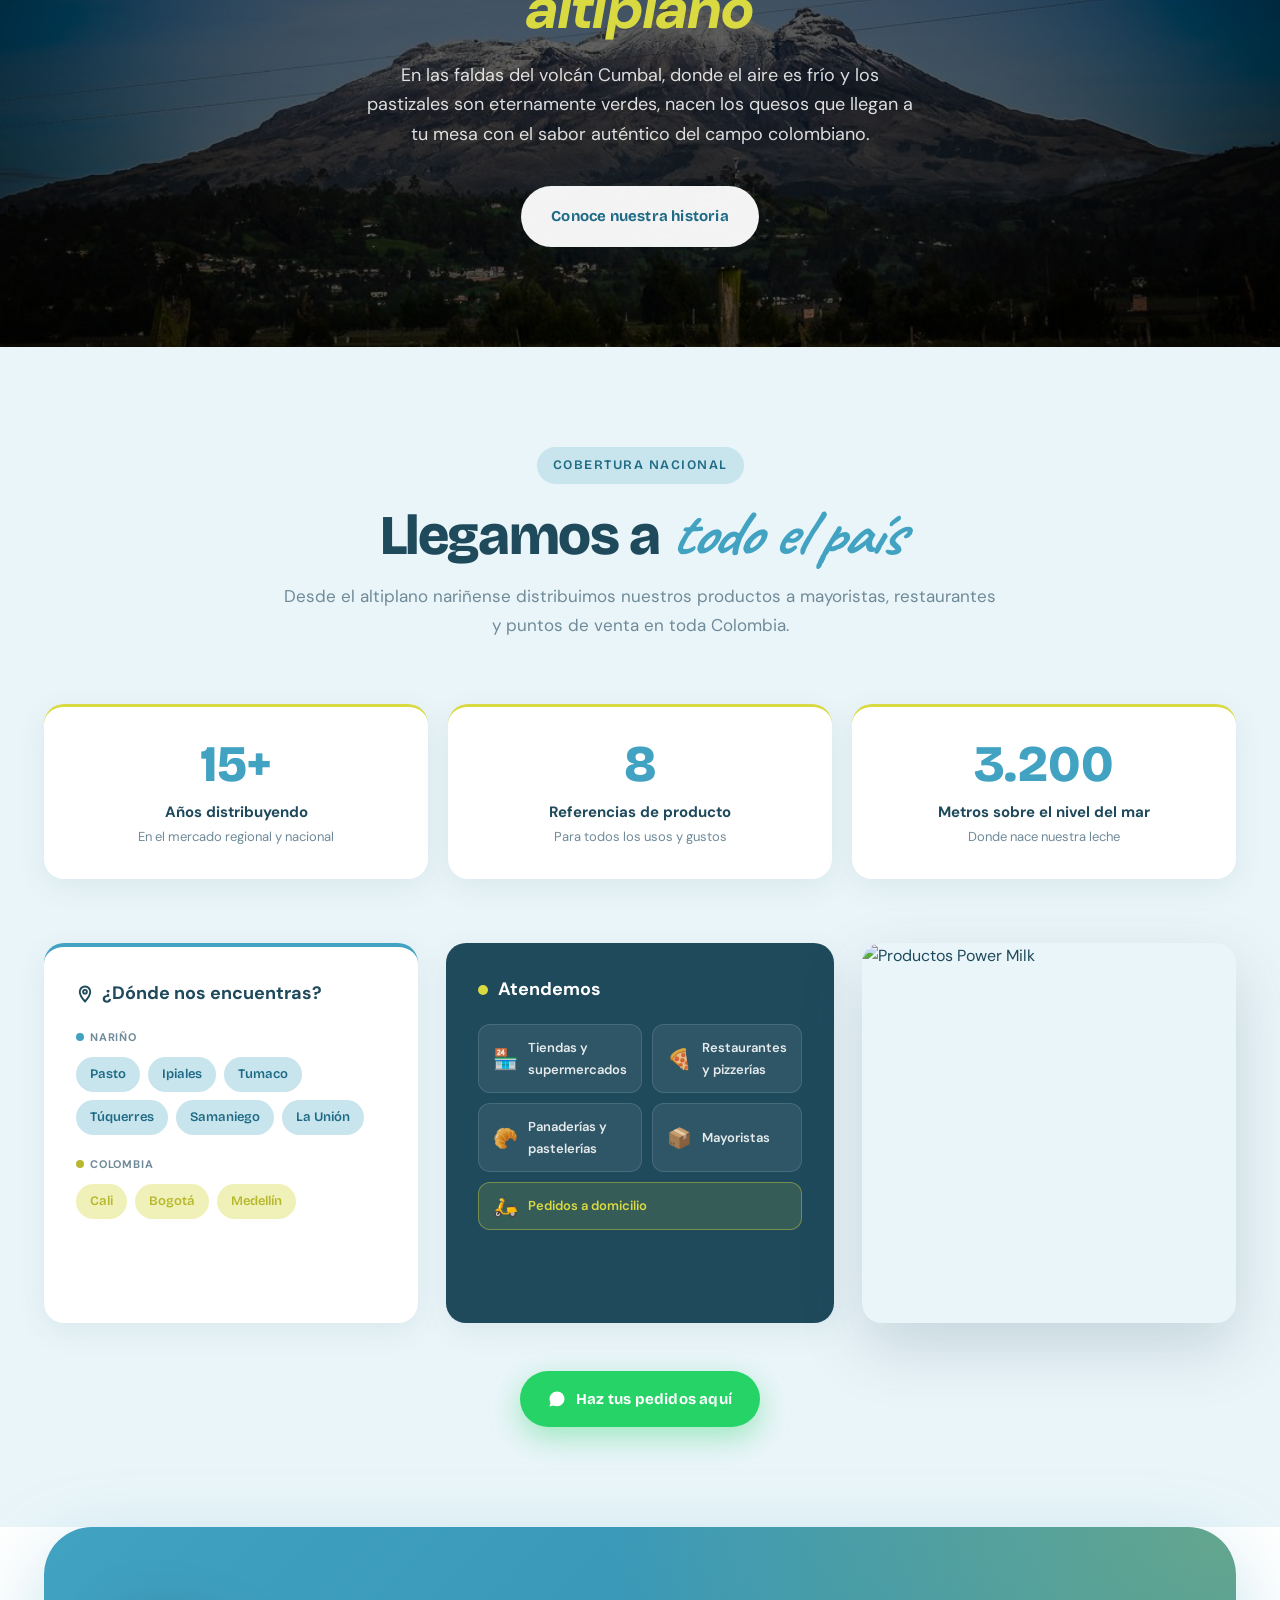
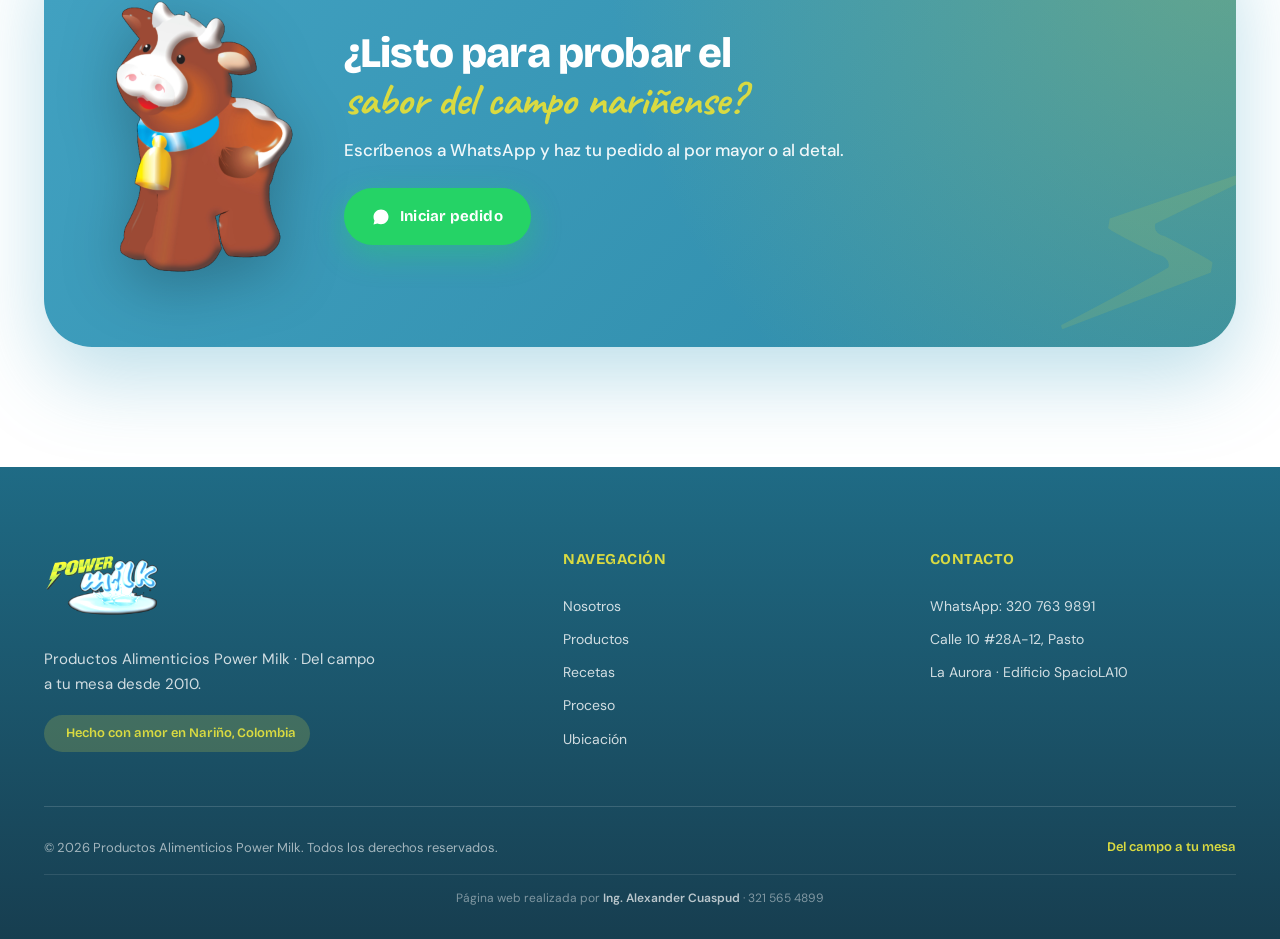
==== commit fac94c56: "Fix typo in Spanish text in index.html add ´ on i" ====
--- a/index.html
+++ b/index.html
@@ -920,7 +920,7 @@
             <path
               d="M17.5 14.4c-.3-.2-1.8-.9-2.1-1-.3-.1-.5-.2-.7.2s-.8 1-.9 1.2c-.2.2-.3.2-.6.1-1.8-.9-3-1.6-4.2-3.7-.3-.5.3-.5.9-1.5.1-.2 0-.4 0-.5s-.7-1.6-.9-2.2c-.2-.6-.5-.5-.7-.5h-.6c-.2 0-.5.1-.8.4-.3.3-1 1-1 2.5s1.1 2.9 1.2 3.1c.2.2 2.2 3.4 5.4 4.7 2 .8 2.8.9 3.8.8.6-.1 1.8-.7 2-1.5.3-.7.3-1.4.2-1.5-.1-.2-.3-.2-.6-.4M12 2C6.5 2 2 6.5 2 12c0 1.8.5 3.5 1.3 4.9L2 22l5.2-1.4c1.4.7 3 1.1 4.8 1.1 5.5 0 10-4.5 10-10S17.5 2 12 2" />
           </svg>
-          Haz tus pedidos aqui
+          Haz tus pedidos aquí
         </a>
       </div>
 
@@ -1023,4 +1023,4 @@
   <script src="/script.js"></script>
 </body>
 
-</html>+</html>
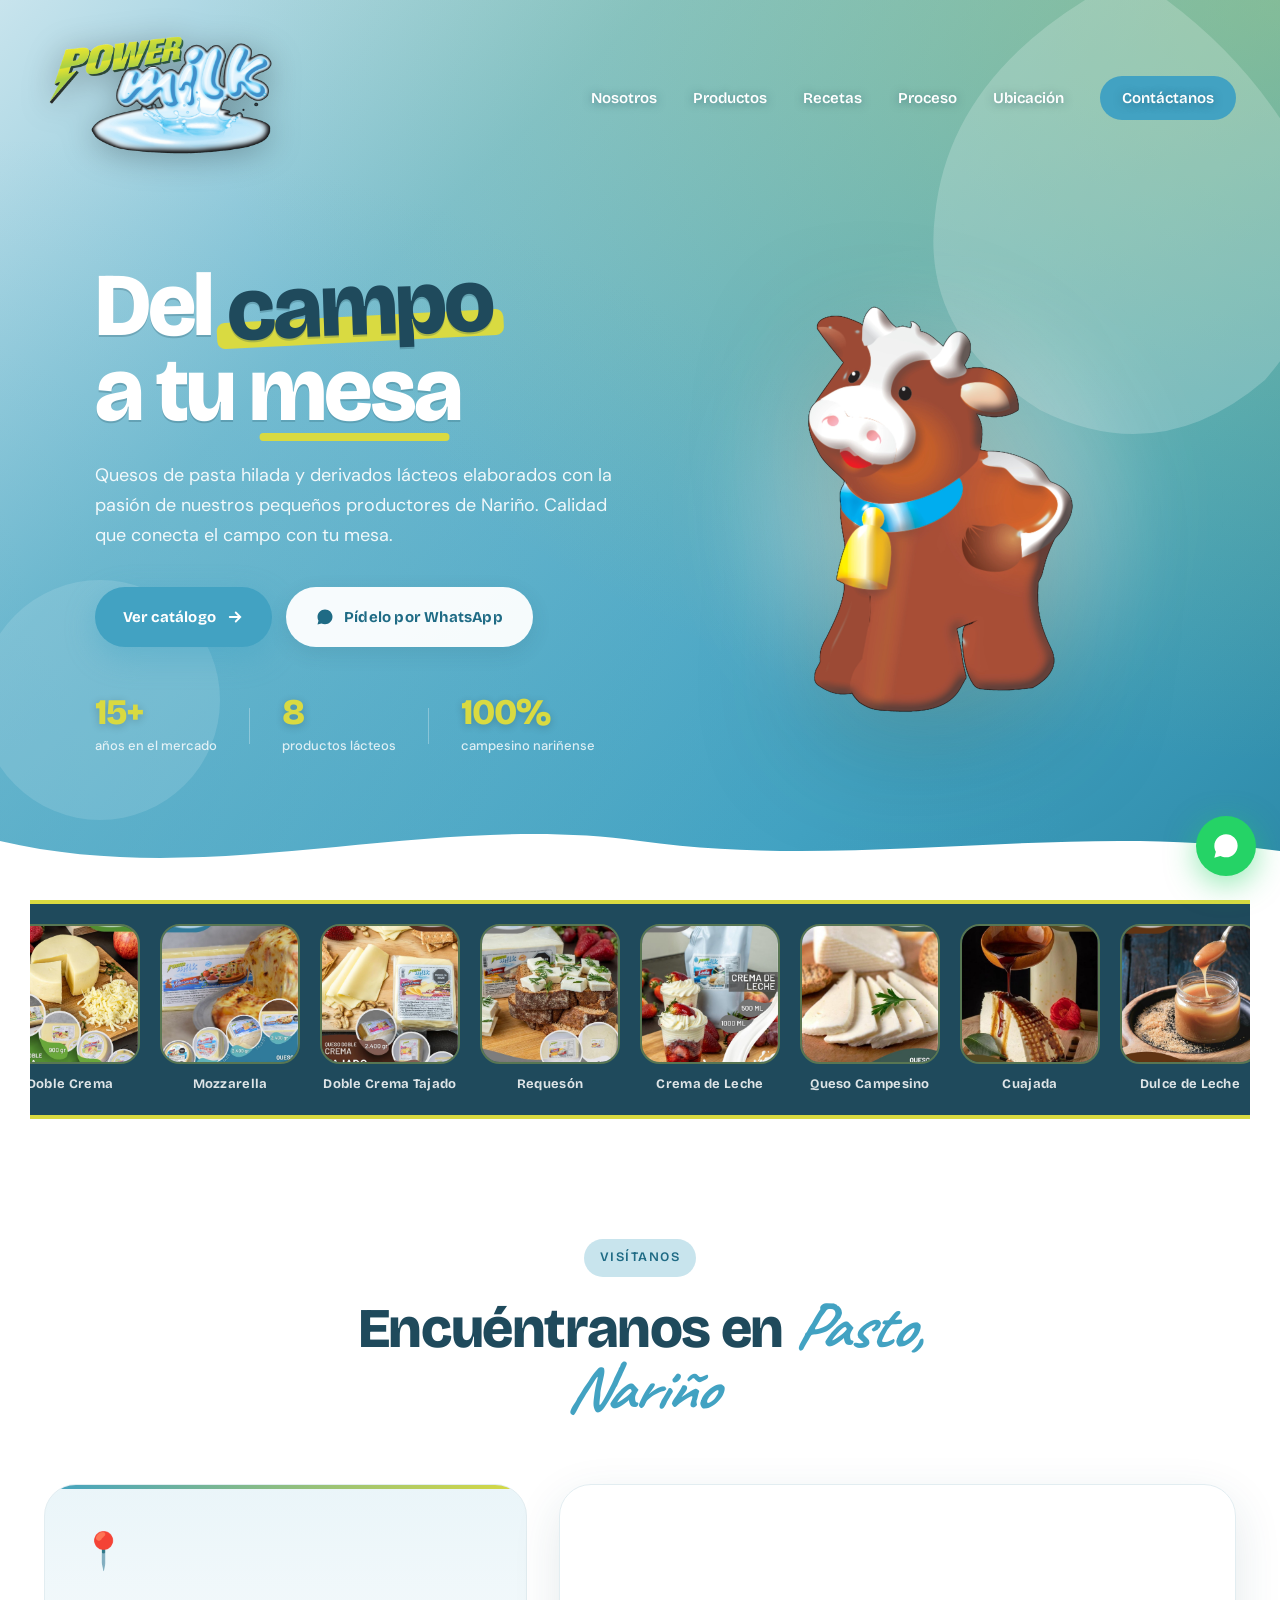
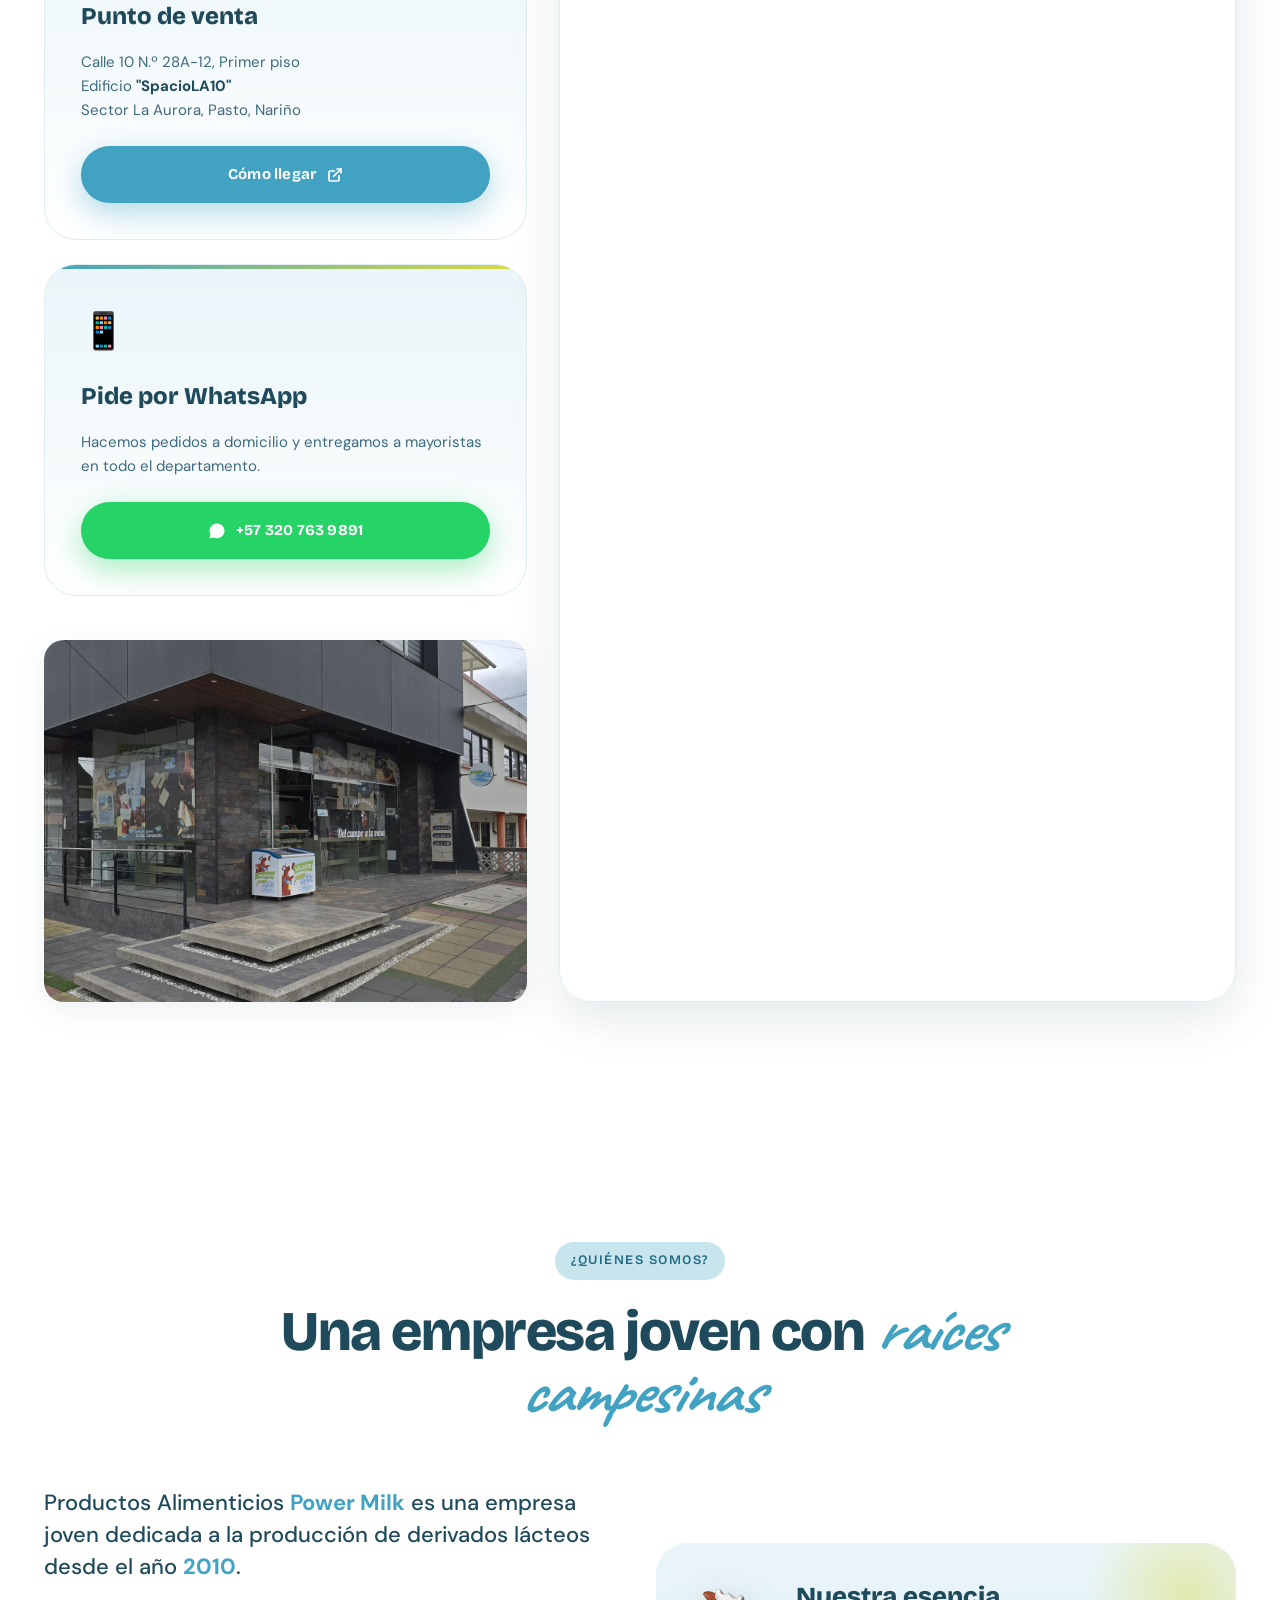
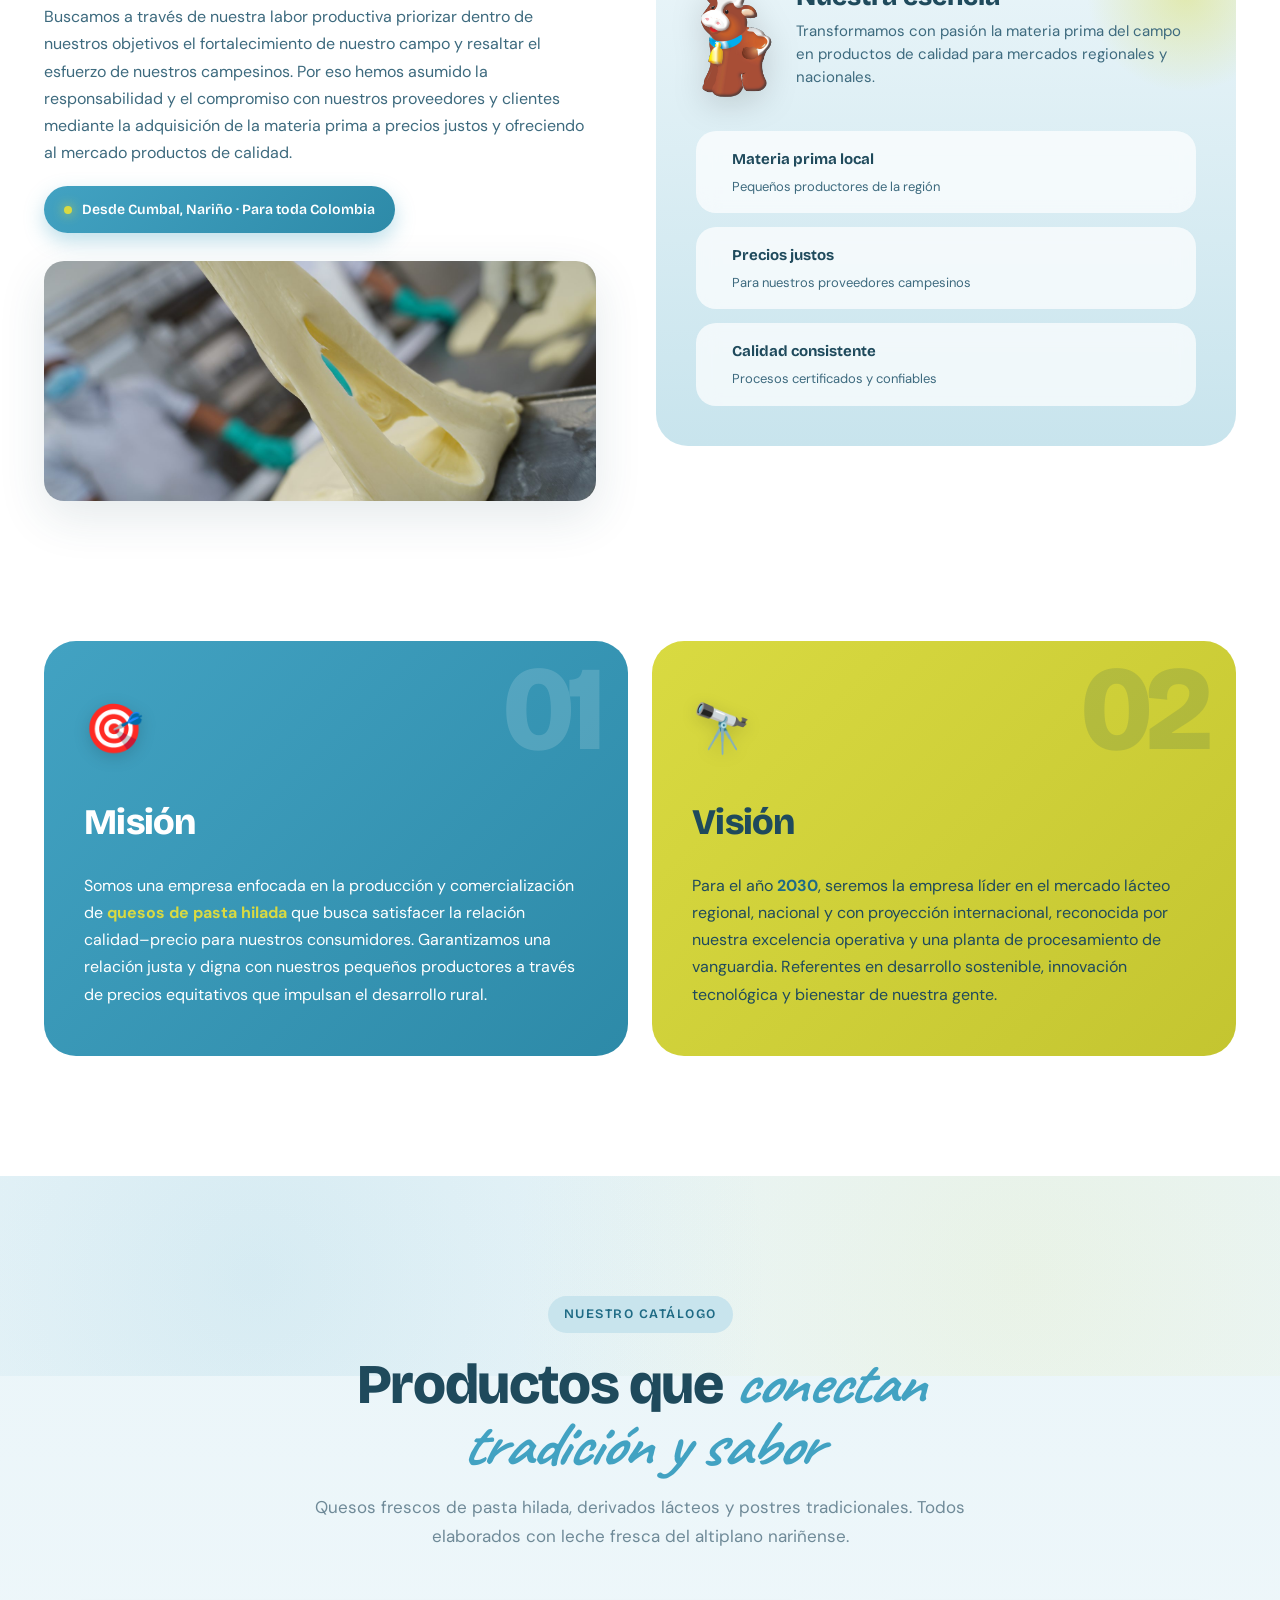
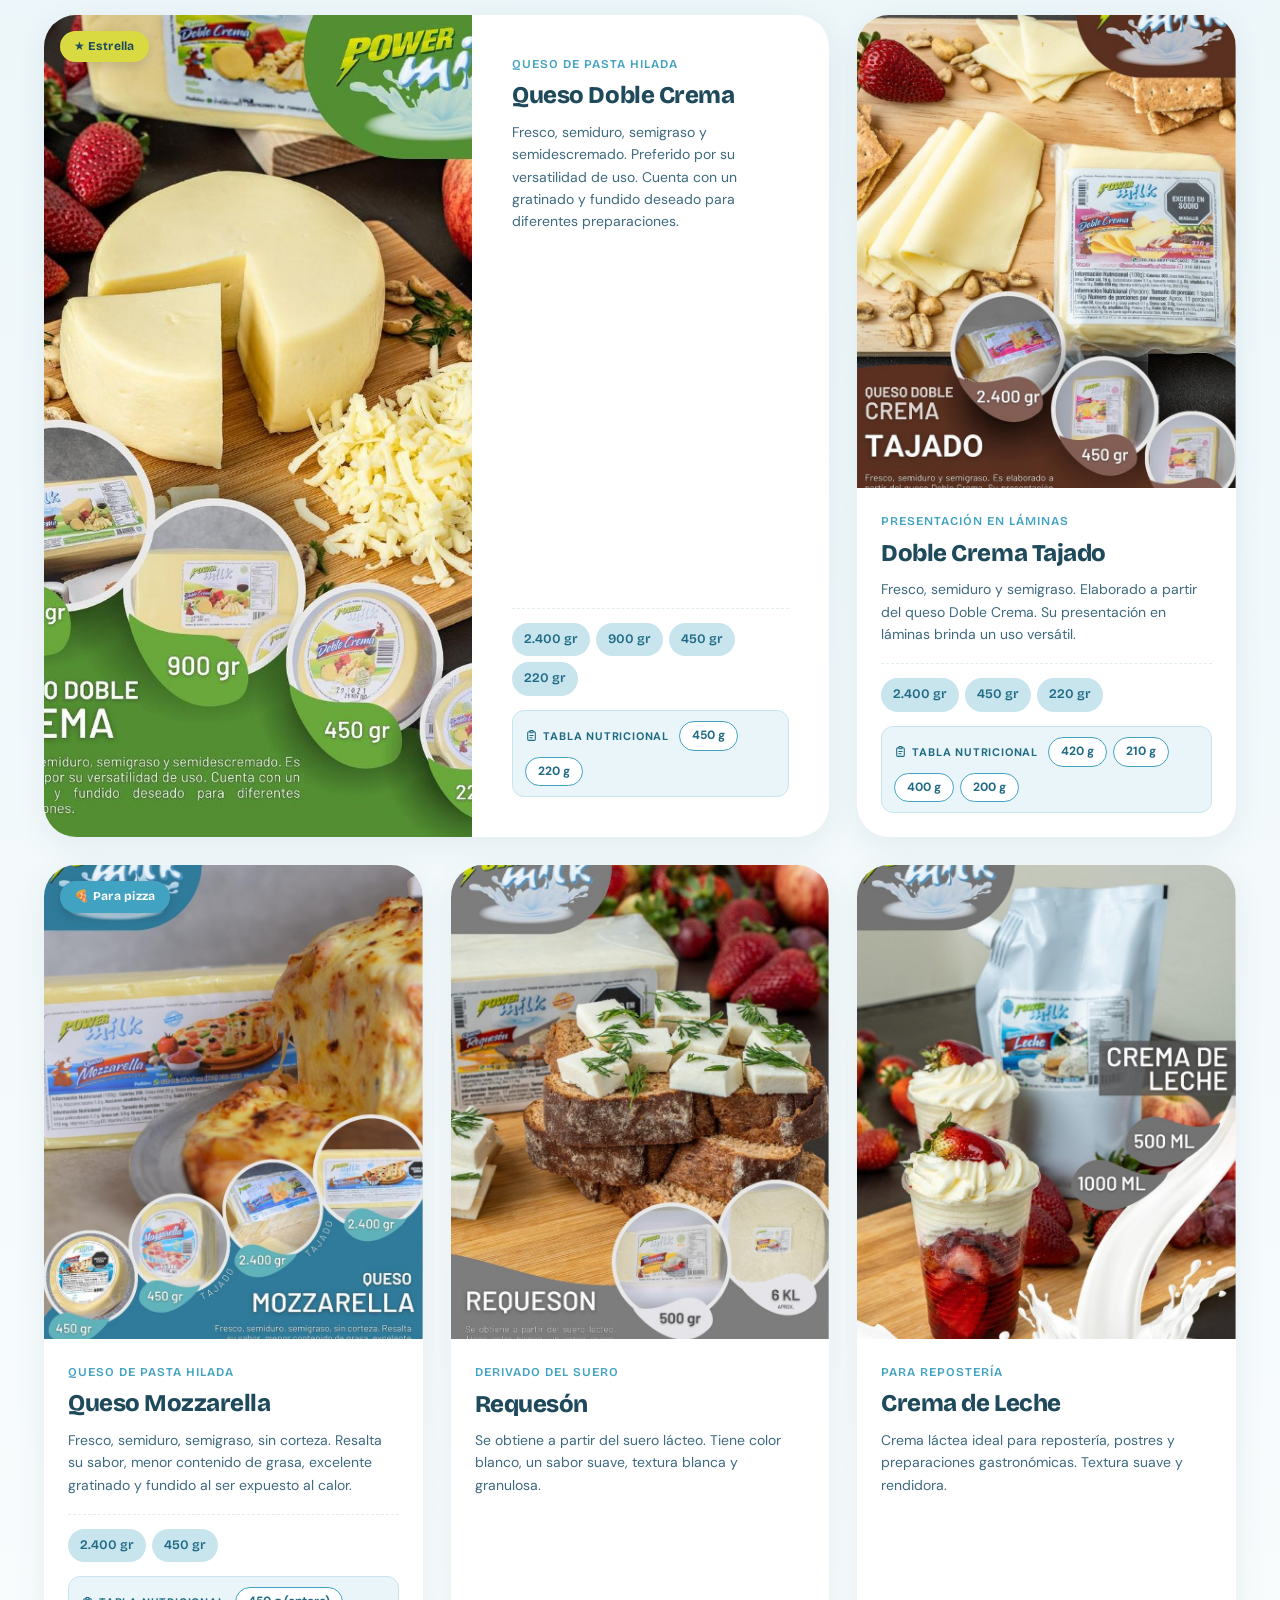
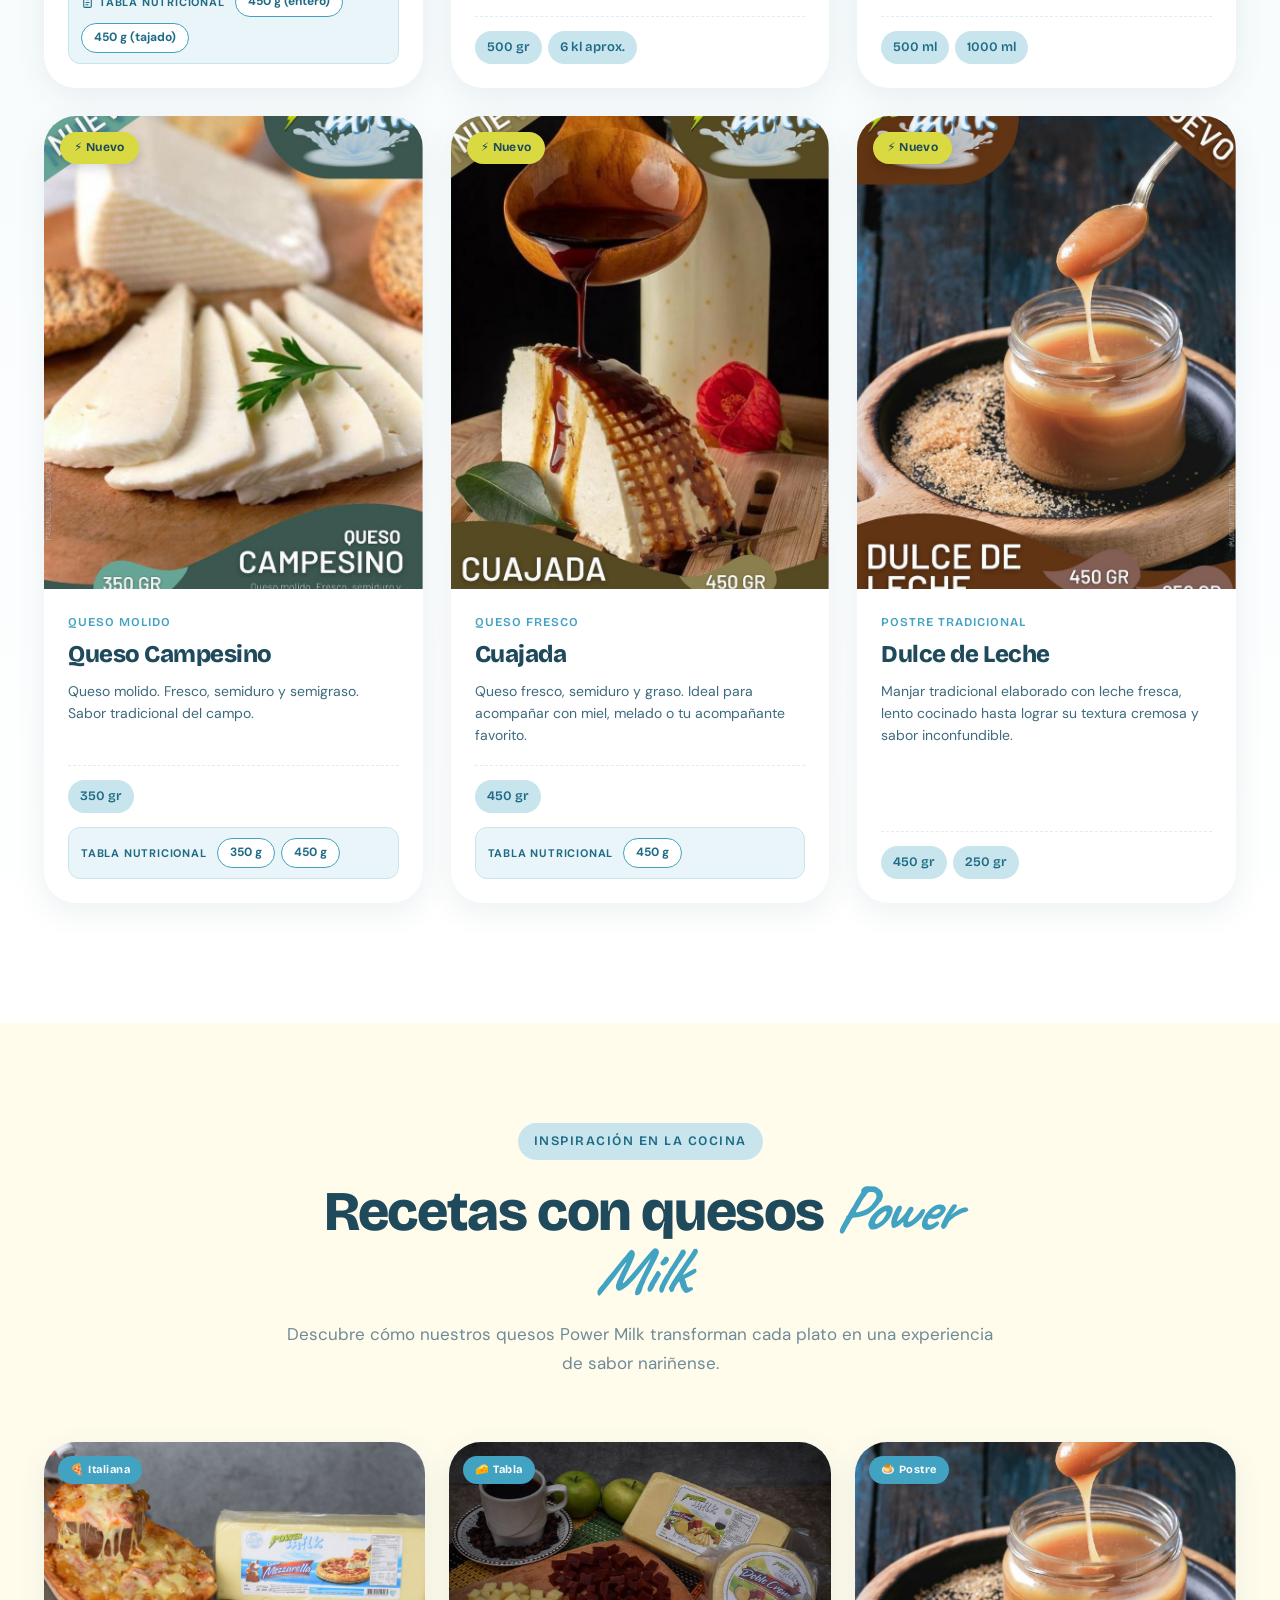
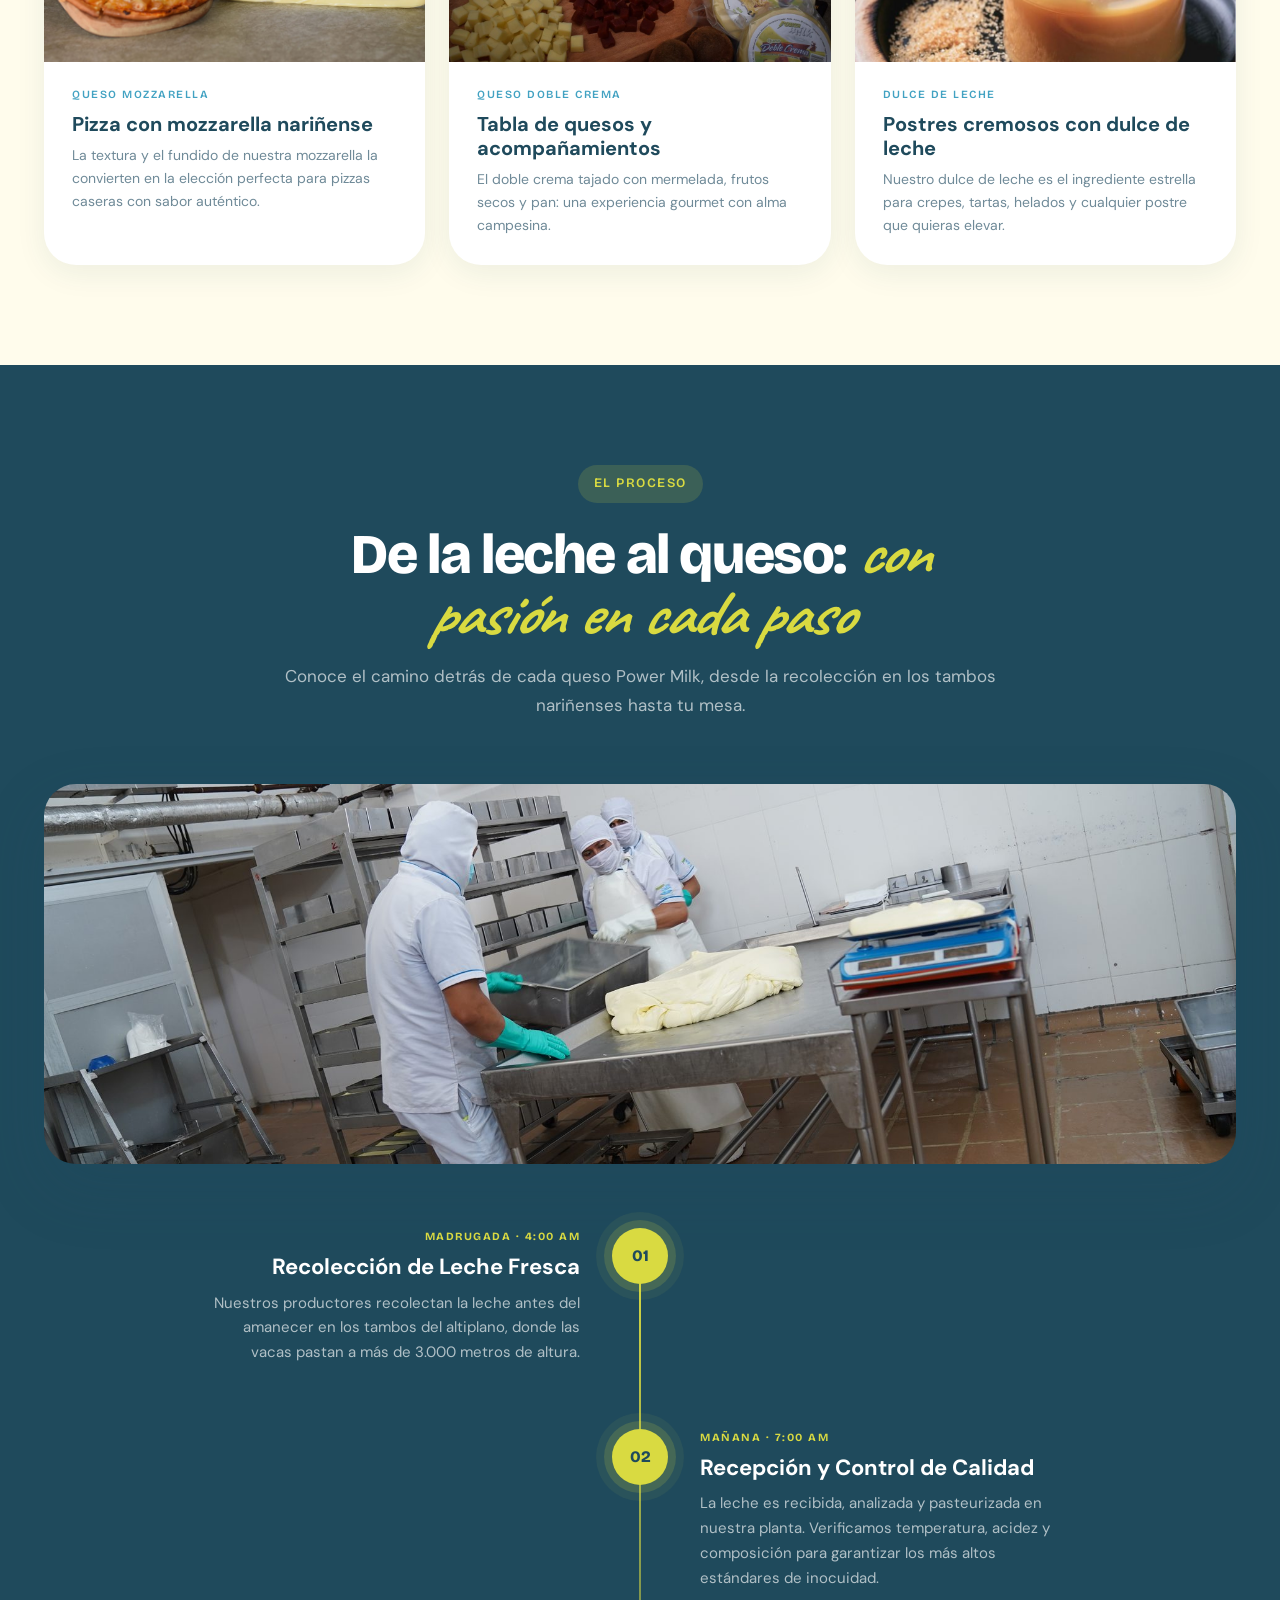
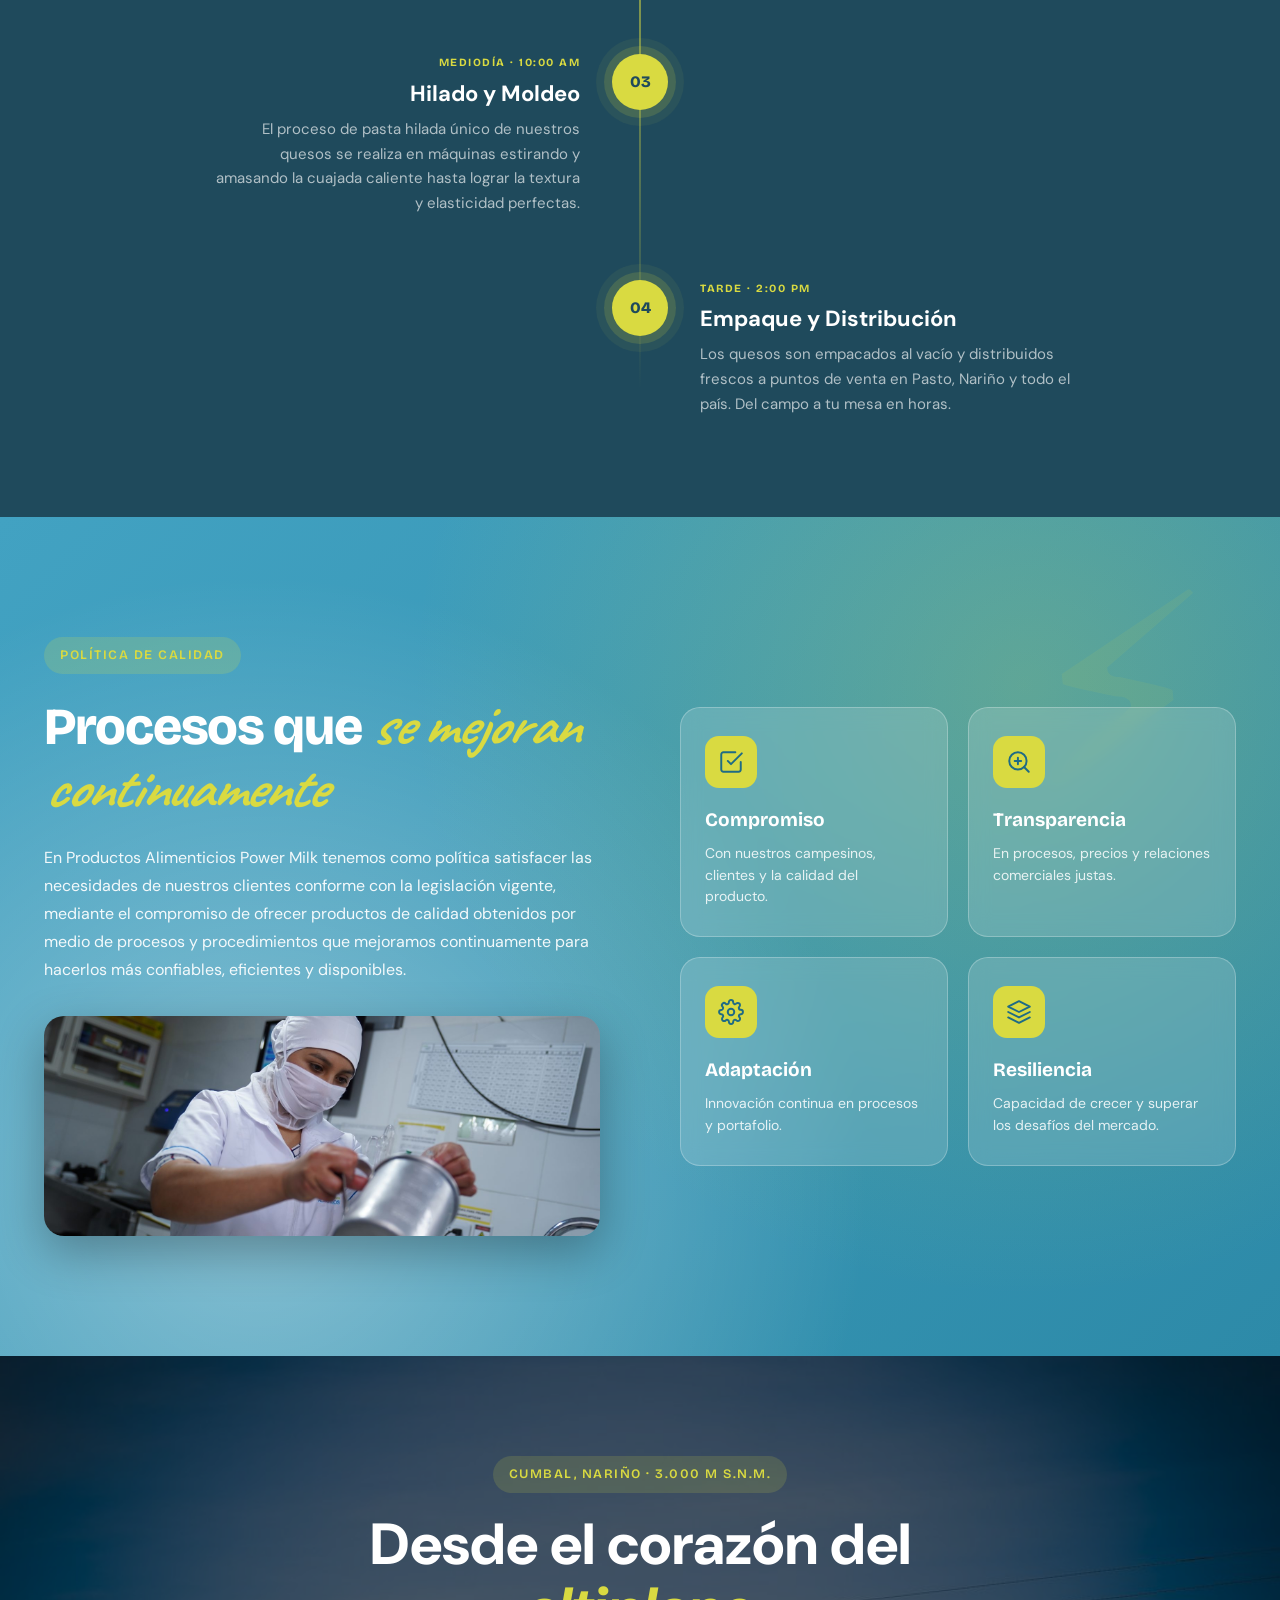
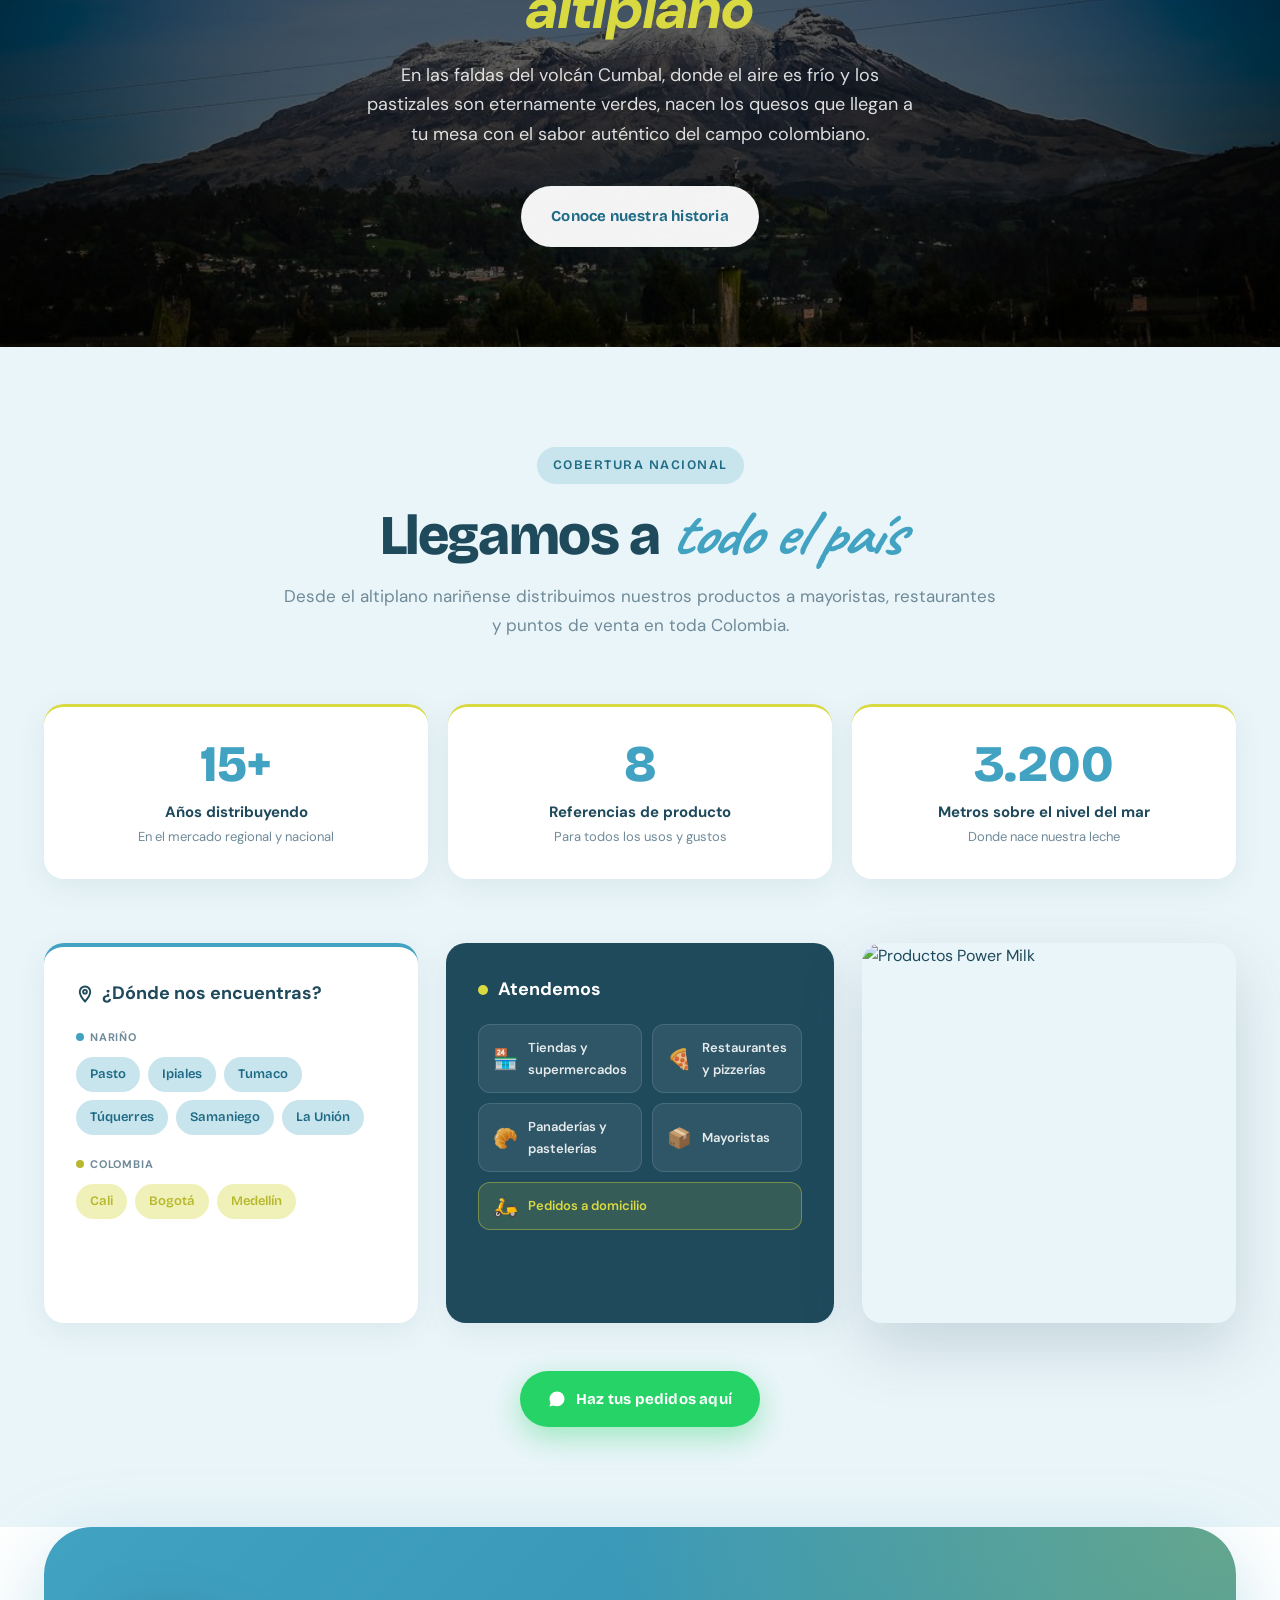
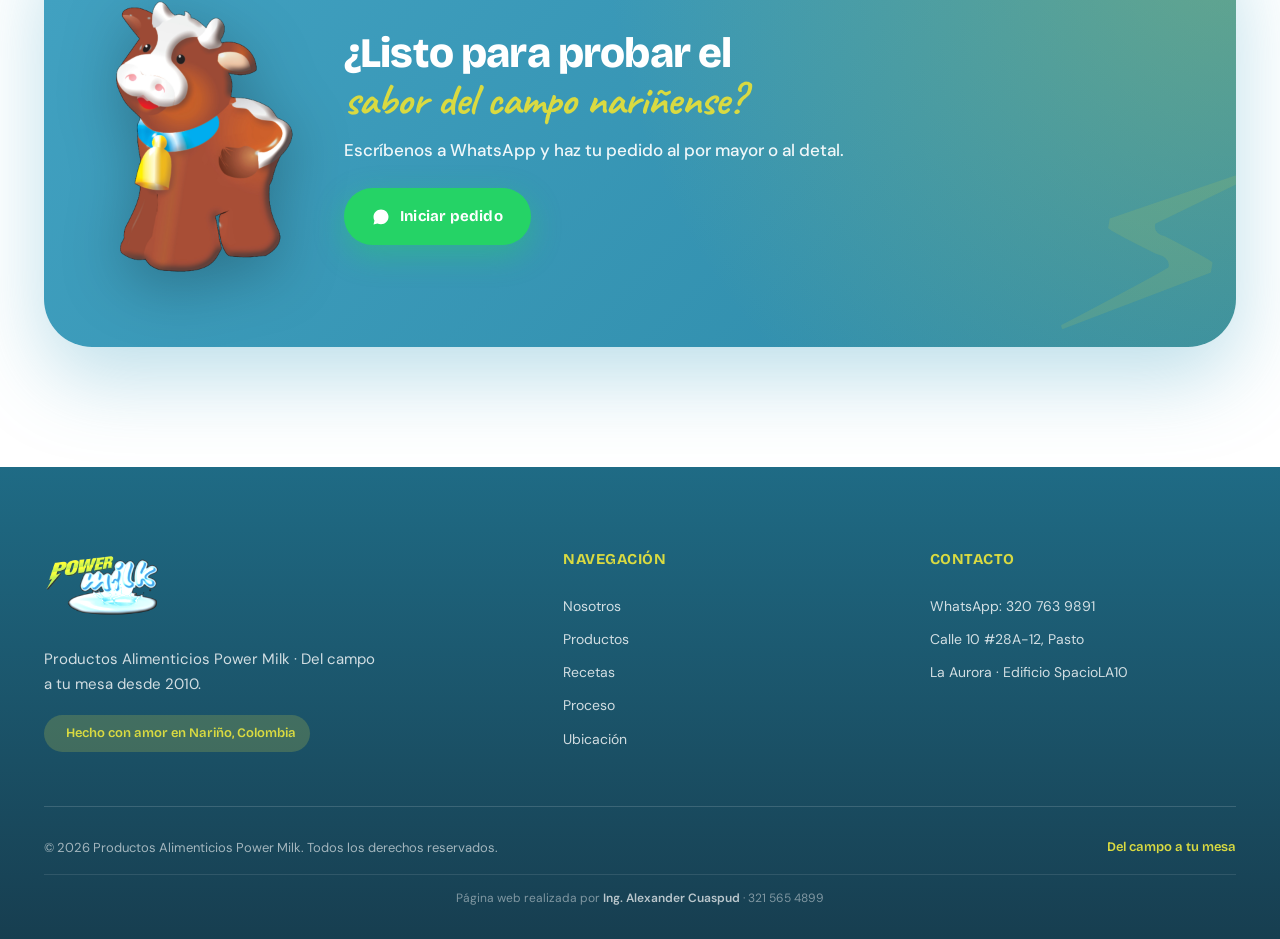
==== commit 187a3e6d: "feat: actualizar tablas nutricionales" ====
--- a/index.html
+++ b/index.html
@@ -564,7 +564,7 @@
               <span>350 gr</span>
             </div>
             <div class="nutri-links">
-              <span class="nutri-links-label">Info nutricional</span>
+              <span class="nutri-links-label">Tabla Nutricional</span>
               <a href="/nutricional/queso-campesino-molido-350g.html" class="nutri-link">350 g</a>
               <a href="/nutricional/queso-campesino-molido-450g.html" class="nutri-link">450 g</a>
             </div>
@@ -585,7 +585,7 @@
               <span>450 gr</span>
             </div>
             <div class="nutri-links">
-              <span class="nutri-links-label">Info nutricional</span>
+              <span class="nutri-links-label">Tabla Nutricional</span>
               <a href="/nutricional/cuajada-450g.html" class="nutri-link">450 g</a>
             </div>
           </div>
